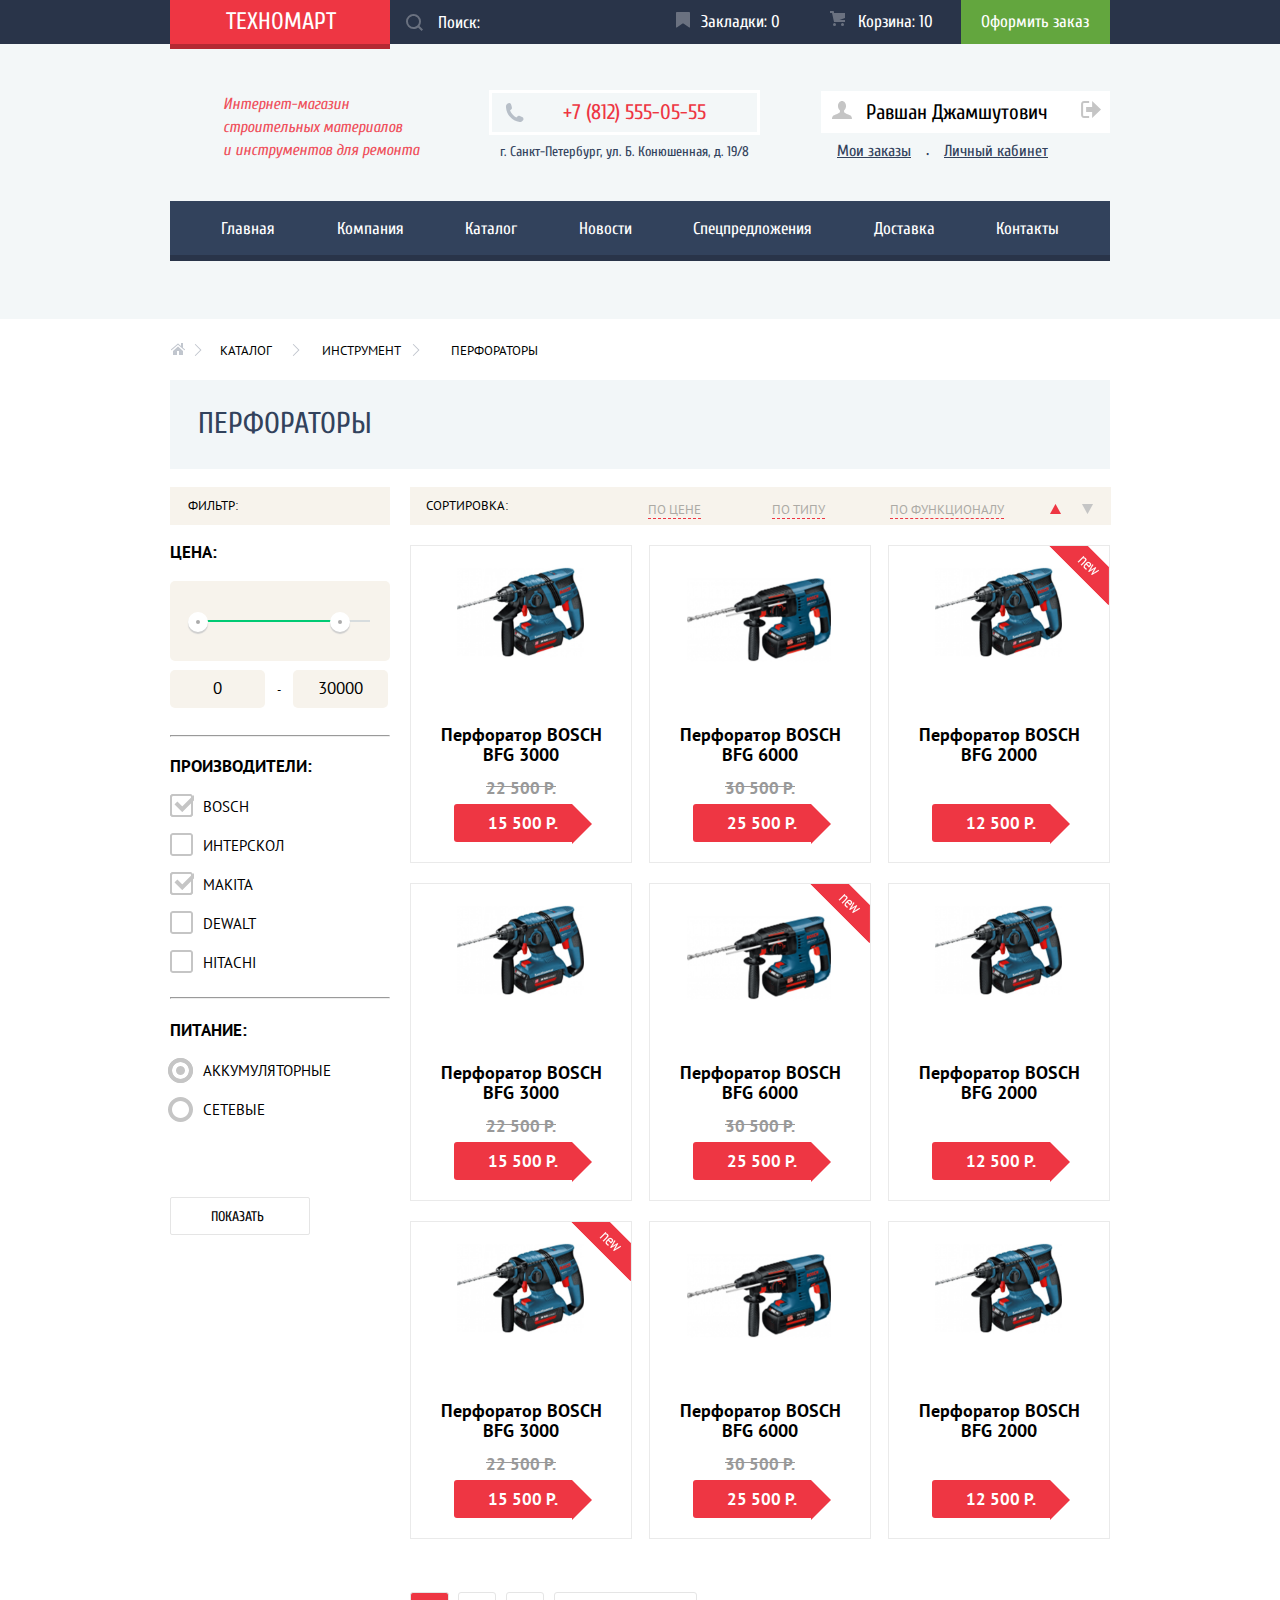
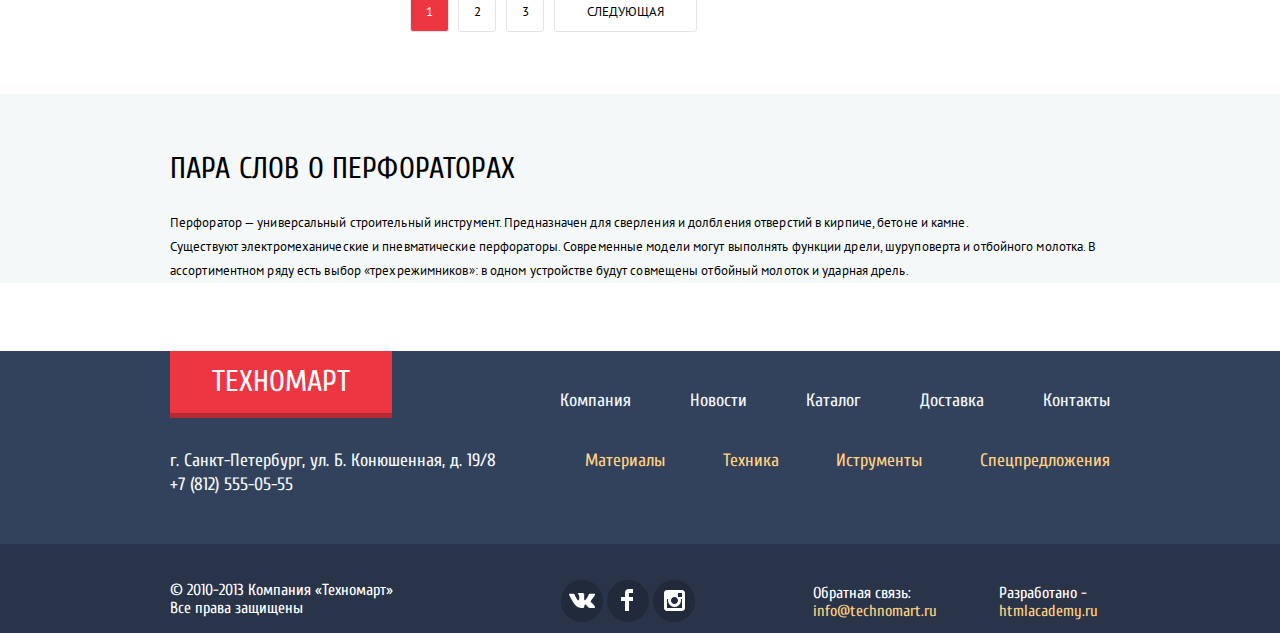
==== catalog.html @ dd12ba01 "Подправил обе страницы, прописал почти все состояния." ====
<!DOCTYPE html>
<html lang="ru">
  <head>
    <meta charset="utf-8">
    <title>Техномарт: Каталог</title>
    <link href="https://fonts.googleapis.com/css?family=Cuprum:400,400i,700&amp;subset=cyrillic" rel="stylesheet">
    <link href="https://fonts.googleapis.com/css?family=PT+Sans:400,400i,700" rel="stylesheet">
    <link href="css/normalize.css" rel="stylesheet">
    <link href="css/style.css" type="text/css" rel="stylesheet">
    <meta name="keywords" content="строительные материалы, стрительный инструмент, строительная техника, перфораторы, дрели, bosch, makita, dewalt, интерскол, hitachi, lg, aeg, metabo">
    <meta name="description" content="интернет магазин строительных материалов и инструментов для ремонта">
  </head>
  <body class="inner-page">
  	<header class="header"> <!--Скопировал шапку с главной и немного подправил-->
      <div class="top-menu-wrapper"> <!--Тянучка верхней панели хедера-->
        <div class="container"><!--Блок центровщик верхней панели хедера-->
          <div class="header-top-menu"><!--Блок верхней панели хедера-->
            <a class="top-menu-logo logo-button" href="index.html" aria-label="Логотип главной страницы">Техномарт</a><!--Эта ссылка на гл. страницу-->
              <div class="search-form">
                <form class="search" method="GET" action="https://echo.htmlacademy.ru">
                  <button class="search-button" type="submit" value="">
                    <svg xmlns="http://www.w3.org/2000/svg" width="17" height="17" viewBox="0 0 17 17">
                      <path fill="#ffffff" d="M17 15.586l-3.542-3.542A7.465 7.465 0 0 0 15 7.5 7.5 7.5 0 1 0 7.5 15c1.71 0 3.282-.579 4.544-1.542L15.586 17 17 15.586zM2 7.5C2 4.467 4.467 2 7.5 2 10.532 2 13 4.467 13 7.5c0 3.032-2.468 5.5-5.5 5.5A5.506 5.506 0 0 1 2 7.5z"/>
                    </svg>
                  </button>
                  <label class="visually-hidden" for="user-search">Поиск</label>
                  <input id="user-search" type="text" name="search" placeholder="Поиск:">
                </form>
              </div>
              <div class="user-items">
                <a class="bookmarks" href="#">Закладки: 0</a>
                <a class="cart cart-active" href="#">Корзина: 10</a>
              </div>
            <a class="order" href="#">Оформить заказ</a>  
          </div><!--Блок верхней панели закончен-->
        </div>
      </div>
      <div class="header-info-wrapper"><!--Блок средней панели шапки сайта-->
        <div class="container">
          <div class="header-info">
            <div class="middle-wrapper">
              <h1 class="header-page-title">Интернет-магазин строительных материалов<br> и инструментов для ремонта</h1><!--Далее шрифт уменьшу с помощью стилей CSS-->
              <div class="contact">
                <div class="contact-information">
                  <a href="tel:+7(812)555-05-55" aria-label="Номер телефона компании">+7 (812) 555-05-55</a>
                </div>
                <p class="address" aria-label="Адрес компании">г. Санкт-Петербург, ул. Б. Конюшенная, д. 19/8</p>
              </div>
              <div class="user-navigation">
                <div class="user-account-block">
                  <a class="user-login" href="#">
                  <svg xmlns="http://www.w3.org/2000/svg" width="20" height="18" viewBox="0 0 20 18">
                  <path fill="#c5c5c5" d="M17.881 14.166c-2.144-.735-4.256-1.666-5.207-2.39-.657-.501-.77-1.618-.517-2.415 1.118-.903 1.864-2.477 1.864-4.278C14.021 2.276 12.221 0 10 0S5.979 2.276 5.979 5.083c0 1.801.746 3.374 1.863 4.277.253.798.141 1.915-.517 2.416-.95.724-3.063 1.654-5.207 2.39S0 18 0 18h20s.025-3.099-2.119-3.834z"/>
                  </svg>
                  Равшан Джамшутович
                  </a>
                  <a class="user-logout" href="#">
                  <svg xmlns="http://www.w3.org/2000/svg" width="21" height="17" viewBox="0 0 21 17">
                  <g fill="#c5c5c5">
                  <path fill="#c5c5c5" d="M21 8.5L12.125 0v6h-6v5h6v6z"/>
                  <path fill="#c5c5c5" d="M3.106 13.952V3.048c.018-.376.171-1.057 1.01-1.057h5.027V0H4.116C1.938 0 1.112 1.81 1.087 3.027v10.946C1.112 15.189 1.938 17 4.116 17h5.027v-1.99H4.116c-.839 0-.992-.683-1.01-1.058z"/></g>
                  </svg>
                  </a>
                </div>
                <ul class="user-navigation user-block">
                  <li class="user-orders">
                    <a href="#">Мои заказы</a>
                    <span>.</span>
                  </li>
                  <li class="user-account">
                    <a href="#">Личный кабинет</a>
                  </li>
                </ul>
              </div>
            </div>
            <nav class="header-navigation" aria-label="Меню главнйо страницы"><!--Навигация в шапке сайта-->
              <ul class="site-navigation">
                <li><a href="index.html" aria-label="Главная страница сайта">Главная</a></li>
                <li><a href="#" aria-label="Переход на страницу компании">Компания</a></li>
                <li><a href="catalog.html" aria-label="Переход на страницу каталога">Каталог</a></li>
                <li><a href="#" aria-label="Переход на страницу новостей">Новости</a></li>
                <li><a href="#" aria-label="Переход на страницу спецпрдложений">Спецпредложения</a></li>
                <li><a href="#" aria-label="Информация о доставке товаров">Доставка</a></li>
                <li><a href="#" aria-label="Переход на страницу контактов">Контакты</a></li>
              </ul>
            </nav>
          </div>
        </div>
      </div>
    </header>
    <main class="main-content"><!--Блок основного контента страницы-->
      <div class="container"> <!--Блок центровщик страницы-->
        <ul class="breadcrumbs"><!--Делал по образу и подобию как в видео Barbershop-->
          <li><a href="#"></a></li>
          <li><a href="#">Каталог</a></li>
          <li><a href="#">Инструмент</a></li>
          <li class="breadcrumbs-current">Перфораторы</li>
        </ul>
        <div class="title">
          <h1 class="page-title">Перфораторы</h1>
        </div>
        <div class="catalog-columns">
          <aside class="filter-block">
            <div class="wrapper-filter">
              <h2 class="block-title">Фильтр:</h2>
            </div>
            <form class="filter" method="GET" action="https://echo.htmlacademy.ru" aria-label="Форма с фильтром"><!-- Блок с фильтром -->
              <fieldset class="filter-item">
                <legend>Цена:</legend>
                <div class="range-filter">
                  <div class="range-controls">
                    <div class="scale">
                      <div class="bar"></div>
                    </div>
                    <div class="toggle toggle-min"></div>
                    <div class="toggle toggle-max"></div>
                  </div>
                  <div class="price-controls">
                    <label class="min-price">
                      <input name="min-price" type="text" value="0">
                    </label>
                    <span>-</span>
                    <label class="max-price">
                      <input name="max-price" type="text" value="30000">
                    </label>
                  </div>
                </div>
              </fieldset>
              <hr class="filter-share1">
              <fieldset class="filter-item">
                <legend class="manufacturer">Производители:</legend>
                <ul>
                  
                  <li class="filter-option">
                    <input class="filter-input filter-input-checkbox" type="checkbox" name="bosch" value="bosch" id="bosch" checked>
                    <label class="checkbox-on" for="bosch">Bosch</label>
                  </li>
                  <li class="filter-option">
                    <input class="filter-input filter-input-checkbox" type="checkbox" name="интерскол" value="интерскол" id="interskol">
                    <label class="checkbox" for="interskol">Интерскол</label>
                  </li>
                  <li class="filter-option">
                    <input class="filter-input filter-input-checkbox" type="checkbox" name="makita" value="makita" id="makita" checked>
                    <label class="checkbox-on" for="makita">Makita</label>
                  </li>
                  <li class="filter-option">
                    <input class="filter-input filter-input-checkbox" type="checkbox" name="dewalt" value="dewalt" id="dewalt">
                    <label class="checkbox" for="dewalt">Dewalt</label>
                  </li>
                  <li class="filter-option">
                    <input class="filter-input filter-input-checkbox" type="checkbox" name="hitachi" value="hitachi" id="hitachi">
                    <label class="checkbox" for="hitachi">Hitachi</label>
                  </li>

                </ul>
              </fieldset>
              <hr class="filter-share2">
              <fieldset class="filter-item">
                <legend class="power-grid">Питание:</legend>
                <ul>
                  <li class="filter-option">
                    <input class="filter-input filter-input-radio" type="radio" name="power-supply" value="аккумуляторные" id="battery" checked>
                    <label class="radio-on" for="battery">Аккумуляторные</label>
                  </li>
                  <li class="filter-option">
                    <input class="filter-input filter-input-radio" type="radio" name="power-supply" value="сетевые" id="power-grid">
                    <label class="radio" for="power-grid">Сетевые</label>
                  </li>
                </ul>
              </fieldset>
              <button type="submit" class="filter-button button">
                Показать
              </button>
            </form>
          </aside>
          <div class="wrapper">
            <section class="sort-block">
              <h2 class="block-title">Сортировка:</h2>
              <ul class="sort-panel">
                <li class="by-price activ"><a href="#">По цене</a></li>
                <li class="by-type"><a href="#">По типу</a></li>
                <li class="by-function"><a href="#">По функционалу</a></li>
                <li class="sort-up"><a href="#"><img src="img/icon-up-dir.png" width="11" height="10" alt="Сортировка вверх"></a></li>
                <li class="sort-down"><a href="#"><img src="img/icon-down-dir.png" width="11" height="10" alt="Сортировка вниз"></a></li>
              </ul>
            </section>
            <section class="catalog-block">
              <h2 class="visually-hidden">Перечень товаров</h2><!--Заголовок раздела в последующем скроется-->
              <ul class="catalog-item-list">

                <li class="catalog-item"><!--Начало карточки одного из товаров-->
                  <div class="actions">
                    <a href="#" class="item-buy">Купить</a>
                    <a href="#" class="item-bookmarks">В закладки</a>
                  </div>
                  <a href="catalog-items.html">
                    <p class="image">
                      <img src="img/bfg3000.jpg" width="127" height="112" alt="Перфоратор BOSCH BFG 3000">
                    </p>
                    <h3>
                      <span class="catalog-item-title">Перфоратор BOSCH BFG 3000</span>
                    </h3>
                    <p class="catalog-item-price">
                      <b aria-label="Цена BOSCH BFG 3000">22 500 Р.</b>
                    </p>
                    <p class="item-discount btn" aria-label="Цена BOSCH BFG 3000 со скидкой">15 500 Р.</p>
                  </a>
                </li><!--Конец карточки одного из товаров-->

                <li class="catalog-item"><!--Карточка следующего товара-->
                  <div class="actions">
                    <a href="#" class="item-buy">Купить</a>
                    <a href="#" class="item-bookmarks">В закладки</a>
                  </div>
                  <a href="catalog-items.html">
                    <p class="image">
                      <img src="img/bfg6000.jpg" width="144" height="128" alt="Перфоратор BOSCH BFG 6000">
                    </p>
                    <h3>
                      <span class="catalog-item-title">Перфоратор BOSCH BFG 6000</span>
                    </h3>
                    <p class="catalog-item-price">
                      <b aria-label="Цена BOSCH BFG 6000">30 500 Р.</b>
                    </p>
                    <p class="item-discount btn" aria-label="Цена BOSCH BFG 6000 со скидкой">25 500 Р.</p>
                  </a>
                </li><!--Конец карточки следующего товара-->
                
                <li class="catalog-item flag-new">
                  <div class="actions">
                    <a href="#" class="item-buy">Купить</a>
                    <a href="#" class="item-bookmarks">В закладки</a>
                  </div>
                  <a href="catalog-items.html">
                    <p class="image">
                      <img src="img/bfg2000.jpg" width="127" height="112" alt="Перфоратор BOSCH BFG 2000">
                    </p>
                    <h3>
                      <span class="catalog-item-title">Перфоратор BOSCH BFG 2000</span>
                    </h3>
                    <p class="catalog-item-price">
                      <b></b>
                    </p>
                    <p class="item-discount btn" aria-label="Цена BOSCH BFG 2000 со скидкой">12 500 Р.</p>
                  </a>
                </li>

                <li class="catalog-item">
                  <div class="actions">
                    <a href="#" class="item-buy">Купить</a>
                    <a href="#" class="item-bookmarks">В закладки</a>
                  </div>
                  <a href="catalog-items.html">
                    <p class="image">
                      <img src="img/bfg3000.jpg" width="127" height="112" alt="Перфоратор BOSCH BFG 3000">
                    </p>
                    <h3>
                      <span class="catalog-item-title">Перфоратор BOSCH BFG 3000</span>
                    </h3>
                    <p class="catalog-item-price">
                      <b aria-label="Цена BOSCH BFG 3000">22 500 Р.</b>
                    </p>
                    <p class="item-discount btn" aria-label="Цена BOSCH BFG 3000 со скидкой">15 500 Р.</p>
                  </a>
                </li>

                <li class="catalog-item flag-new">
                  <div class="actions">
                    <a href="#" class="item-buy">Купить</a>
                    <a href="#" class="item-bookmarks">В закладки</a>
                  </div>
                  <a href="catalog-items.html">
                    <p class="image">
                      <img src="img/bfg6000.jpg" width="144" height="128" alt="Перфоратор BOSCH BFG 6000">
                    </p>
                    <h3>
                      <span class="catalog-item-title">Перфоратор BOSCH BFG 6000</span>
                    </h3>
                    <p class="catalog-item-price">
                      <b aria-label="Цена BOSCH BFG 6000">30 500 Р.</b>
                    </p>
                    <p class="item-discount btn" aria-label="Цена BOSCH BFG 6000 со скидкой">25 500 Р.</p>
                  </a>
                </li>

                <li class="catalog-item">
                  <div class="actions">
                    <a href="#" class="item-buy">Купить</a>
                    <a href="#" class="item-bookmarks">В закладки</a>
                  </div>
                  <a href="catalog-items.html">
                    <p class="image">
                      <img src="img/bfg2000.jpg" width="127" height="112" alt="Перфоратор BOSCH BFG 2000">
                    </p>
                    <h3>
                      <span class="catalog-item-title">Перфоратор BOSCH BFG 2000</span>
                    </h3>
                    <p class="catalog-item-price">
                      <b></b>
                    </p>
                    <p class="item-discount btn" aria-label="Цена BOSCH BFG 2000 со скидкой">12 500 Р.</p>
                  </a>
                </li>

                <li class="catalog-item flag-new">
                  <div class="actions">
                    <a href="#" class="item-buy">Купить</a>
                    <a href="#" class="item-bookmarks">В закладки</a>
                  </div>
                  <a href="catalog-items.html">
                    <p class="image">
                      <img src="img/bfg3000.jpg" width="127" height="112" alt="Перфоратор BOSCH BFG 3000">
                    </p>
                    <h3>
                      <span class="catalog-item-title">Перфоратор BOSCH BFG 3000</span>
                    </h3>
                    <p class="catalog-item-price">
                      <b aria-label="Цена BOSCH BFG 3000">22 500 Р.</b>
                    </p>
                    <p class="item-discount btn" aria-label="Цена BOSCH BFG 3000 со скидкой">15 500 Р.</p>
                  </a>
                </li>

                <li class="catalog-item">
                  <div class="actions">
                    <a href="#" class="item-buy">Купить</a>
                    <a href="#" class="item-bookmarks">В закладки</a>
                  </div>
                  <a href="catalog-items.html">
                    <p class="image">
                      <img src="img/bfg6000.jpg" width="144" height="128" alt="Перфоратор BOSCH BFG 6000">
                    </p>
                    <h3>
                      <span class="catalog-item-title">Перфоратор BOSCH BFG 6000</span>
                    </h3>
                    <p class="catalog-item-price">
                      <b aria-label="Цена BOSCH BFG 6000">30 500 Р.</b>
                    </p>
                    <p class="item-discount btn" aria-label="Цена BOSCH BFG 6000 со скидкой">25 500 Р.</p>
                  </a>
                </li>

                <li class="catalog-item">
                  <div class="actions">
                    <a href="#" class="item-buy">Купить</a>
                    <a href="#" class="item-bookmarks">В закладки</a>
                  </div>
                  <a href="catalog-items.html">
                    <p class="image">
                      <img src="img/bfg2000.jpg" width="127" height="112" alt="Перфоратор BOSCH BFG 2000">
                    </p>
                    <h3>
                      <span class="catalog-item-title">Перфоратор BOSCH BFG 2000</span>
                    </h3>
                    <p class="catalog-item-price">
                      <b></b>
                    </p>
                    <p class="item-discount btn" aria-label="Цена BOSCH BFG 2000 со скидкой">12 500 Р.</p>
                  </a>
                </li>
              </ul>
            </section>
            <ul class="pagination-list"><!--Пагинатор-->
              <li>
                <a href="#" class="pagination-item pagination-btn-active">1</a>
              </li><!--Текущая страница-->
              <li>
                <a href="#" class="pagination-item pagination-btn">2</a>
              </li>
              <li>
                <a href="#" class="pagination-item pagination-btn">3</a>
              </li>
              <li>
                <a href="#" class="pagination-item pagination-btn last-page">Следующая</a>
              </li>
            </ul>
          </div>
        </div>  
      </div>
      <div class="info-block-wrapper">
          <div class="container">
            <section class="info-items-block"><!-- Блок услуг данной компании -->
              <div class="info">
                <h2 class="info-block-title">Пара слов о перфораторах</h2>
                <p class="info-item">Перфоратор — универсальный строительный инструмент. Предназначен для сверления и долбления отверстий в кирпиче, бетоне и камне.<br> Существуют электромеханические и пневматические перфораторы. Современные модели могут выполнять функции дрели, шуруповерта и отбойного молотка. В ассортиментном ряду есть выбор «трехрежимников»: в одном устройстве будут совмещены отбойный молоток и ударная дрель.</p>
              </div>
            </section>
          </div>  
        </div>
    </main>
    <footer class="footer"><!--Блок футера-->
      <div class="container"><!--Блок центровщик футера-->
        <div class="footer-top"><!--Блок верхней панели в футере-->
          <a class="footer-top-logo logo-button" href="#" aria-label="Логотип главной страницы">Техномарт</a>
          <ul class="footer-user-navigation">
            <li><a href="#" aria-label="Переход на страницу компании">Компания</a></li>
            <li><a href="#" aria-label="Переход на страницу новостей">Новости</a></li>
            <li><a href="catalog.html" aria-label="Переход на страницу каталога">Каталог</a></li>
            <li><a href="#" aria-label="Информация о доставке товаров">Доставка</a></li>
            <li><a href="#" aria-label="Переход на страницу контактов">Контакты</a></li>
          </ul>
        </div>
        <div class="footer-middle"><!--Блок с адресом компании-->
          <div class="address-company">
            <p class="footer-address" aria-label="Адрес компании">г. Санкт-Петербург, ул. Б. Конюшенная, д. 19/8</p>
            <a href="tel:+7(812)555-05-55" aria-label="Номер телефона компании">+7 (812) 555-05-55</a>
          </div>
          <ul class="footer-goods-company">
            <li><a href="#" aria-label="Переход на страницу строительных материалов">Материалы</a></li>
            <li><a href="#" aria-label="Переход на страницу со строительной техникой">Техника</a></li>
            <li><a href="#" aria-label="Переход на страницу с инструментами">Иструменты</a></li>
            <li><a href="#" aria-label="Переход на страницу со спецпредложениями">Спецпредложения</a></li>
          </ul>
        </div>
      </div>  
      <div class="footer-bottom-wrapper">
        <div class="container">             
          <div class="footer-bottom">
            <div class="footer-contacts"> <!--Блок авторские права-->
              <p>© 2010-2013 Компания «Техномарт»<br>
              Все права защищены</p>
            </div>
            <div class="footer-social"> <!--Блок соцсети-->
              <a href="#" class="social-btn social-btn-vk" aria-label="Ссылка на страницу Вконтакте"><span>Вконтакте</span></a>
              <a href="#" class="social-btn social-btn-fb" aria-label="Ссылка на страницу Фейсбук"><span>Фейсбук</span></a>
              <a href="#" class="social-btn social-btn-inst" aria-label="Ссылка на страницу Инстаграмм"><span>Инстаграмм</span></a>
            </div>
            <div class="footer-contacts-mail"> <!--Блок обратной связи-->
              <span>Обратная связь:</span>
              <a class="btn-feedback-form" href="mailto:info@technomart.ru?subject=">info@technomart.ru</a>
            </div>
            <div class="footer-copyright"> <!--Блок разработчика-->
              <span>Разработано -</span>
              <a class="btn-developer" href="https://htmlacademy.ru/intensive/htmlcss">htmlacademy.ru</a>
            </div>
          </div>
        </div>
      </div>
    </footer>
    <div class="modal modal-buy-curt">
      <h2 class="visually-hidden">Форма оформления заказа</h2>
      <!-- Модальное окно - форма оформления заказа -->
      <div class="info-order">
        <img src="img/icon-mark.svg" width="66" height="66" alt="Успешная операция">
        <p>Товар добавлен в корзину!</p>
      </div>
      <div class="button-form">
        <form class="buy-order">
          <button class="submit-order button" type="submit" aria-label="Здесь откроется форма заказа товара">Оформить заказ</button>
          <a href="#" class="order-close button" aria-label="Продолжить покупки">Продолжить покупки</a>
        </form>
      </div>
      <button class="modal-close" type="button" value="Закрыть">
        <span>Закрыть</span><!-- Для чтения ридером и стилизации -->
      </button>
    </div>
    <script src="js/maininner.js"></script>
  </body>
</html>
---- css/style.css ----
/*Базовая стилизауия*/
body {
	margin: 0;
	padding: 0;

	font-family: "PT Sans", "Arial", sans-serif;
	font-size: 14px;
	line-height: 24px;
	font-weight: normal;
	color: #000000;

	background-color: #ffffff;
}

a {
	text-decoration: none;
}

img {
  max-width: 100%;
  height: auto;
}

/* Универсальный класс 
для скрытых эл-тов */
.visually-hidden:not(:focus):not(:active),
input[type="checkbox"].visually-hidden,
input[type="radio"].visually-hidden {
  	position: absolute;

  	width: 1px;
  	height: 1px;
  	margin: -1px;
  	border: 0;
  	padding: 0;

  	white-space: nowrap;

  	-webkit-clip-path: inset(100%);

  	        clip-path: inset(100%);
  	clip: rect(0 0 0 0);
  	overflow: hidden;
}


/* =====Верхняя панель хедера ==================*/
/* Сеточные стили */
html,
body {
	min-width: 1200px;
}
/*===Контейнер центровщик ===*/
.container {
	width: 940px;
	margin: 0 auto;
	padding: 0 10px;
}

/*========================*/
/*==Логотип Техномарт=====*/
.logo-button {
	padding-top: 10px;
    padding-bottom: 10px;
    padding-left: 50px;
    padding-right: 48px;
	min-width: 122px;
	text-align: center;
	vertical-align: middle;
	
	background-color: #ee3643;
	-webkit-box-shadow: 0px 5px 0px 0px #b52933;
	        box-shadow: 0px 5px 0px 0px #b52933;
}

.logo-button:hover {
	background-color: #ca2c37;
}


/*=========================*/
.header-top-menu {
	display: -webkit-box;
	display: -ms-flexbox;
	display: flex;
	-webkit-box-pack: justify;
	    -ms-flex-pack: justify;
	        justify-content: space-between;
	-webkit-box-align: center;
	    -ms-flex-align: center;
	        align-items: center;
	-ms-flex-wrap: wrap;
	    flex-wrap: wrap;
}

.search-button {
	/*background-image: url("../img/icon-search.svg");
	background-repeat: no-repeat;*/
	width: 17px;
	height: 17px;
	background-color: transparent;
	border: none;
	opacity: 0.3;
}

.search-button:hover {
	opacity: 1;
}

.search-button:focus path,
.search-button:active path {
	fill: #ee3643;
	opacity: 1;
	z-index: 100;
}

/*.search-button:focus {
	background-image: url("../img/icon-search-active.svg");
	background-repeat: no-repeat;
	width: 15px;
	height: 15px;
}*/

.search {
	position: relative;
}

.search input[type="text"] {
	background-color: transparent;
	border: none;
	min-width: 238px;
	height: 41px;
	
	cursor: pointer;
}

.inner-page .search input[type="text"] {
	min-width: 236px;
}

input[type="text"]:hover {
	background-color: #212a3a;
}

input[type="text"]:focus,
input[type="text"]:active {
	background-color: #ffffff;
	/*background-image: url("../img/icon-search-active.svg");
	background-repeat: no-repeat;
	background-position: 0 0;*/
}

input[type="text"]::-webkit-input-placeholder {
 	color: #ffffff; 
}

input[type="text"]:-ms-input-placeholder {
 	color: #ffffff; 
}

input[type="text"]::-ms-input-placeholder {
 	color: #ffffff; 
}

input[type="text"]::placeholder {
 	color: #ffffff; 
}

input[type="text"]:focus::-webkit-input-placeholder,
input[type="text"]:active::-webkit-input-placeholder {
 	color: #000000;
}

input[type="text"]:focus:-ms-input-placeholder,
input[type="text"]:active:-ms-input-placeholder {
 	color: #000000;
}

input[type="text"]:focus::-ms-input-placeholder,
input[type="text"]:active::-ms-input-placeholder {
 	color: #000000;
}

input[type="text"]:focus::placeholder,
input[type="text"]:active::placeholder {
 	color: #000000;
}

.search input[placeholder] {
	padding-left: 48px;
	/*color: #ffffff;*/
}

.search-button {
	position: absolute;
	top: 12px;
	left: 10px;
	/*margin-right: 15px;*/
}

.user-items .bookmarks {
	position: relative;
  	display: inline-block;
  	
	padding-top: 13px;
    padding-right: 36px;
    padding-bottom: 13px;
    padding-left: 25px;
    min-width: 49px;
    
	text-align: center;
	vertical-align: middle;
	
	background-color: #293449;
}

.inner-page .bookmarks {
    padding-right: 30px;
}

.bookmarks::before {
	content: "";
	
	position: absolute;
	top: 12px;
	left: 0px;
	
	width: 14px;
	height: 16px;
	
	background-image: url("../img/icon-bookmark.svg");
	background-repeat: no-repeat;
	background-position: 0 0;
	
	opacity: 0.3;
}

.bookmarks:hover::before {
	opacity: 1;
}

.bookmarks:hover {
	background-color: #212a3a;
}

.cart-background {
	background-color: #ee3643;
	color: green;
}

.cart {
	position: relative;
 
  	display: inline-block;
  	
	padding-top: 13px;
    padding-right: 31px;
    padding-bottom: 13px;
    padding-left: 35px;
    min-width: 49px;
    
	text-align: center;
	vertical-align: middle;
	
	background-color: #293449;
}

.inner-page .cart {
	background-color: #293449;
}

.inner-page .cart-background {
	background-color: #ee3643;
}

.cart::before {
	content: "";
	
	position: absolute;
	top: 12px;
	left: 5px;
	
	width: 15px;
	height: 16px;
	
	background-image: url("../img/icon-cart.svg");
	background-repeat: no-repeat;
	background-position: 0 0;
	
	opacity: 0.3;
}

.cart:hover::before {
	opacity: 1;
}

.cart:hover {
	background-color: #212a3a;
}

.order {
	display: inline-block;
	padding: 13px 10px;
	min-width: 130px;
	text-align: center;
	vertical-align: middle;
	
	background-color: #63a63e;
}

.order:hover {
	background-color: #5fbb2d;
}

.user-items {
	margin-left: auto;
}
/*=========================*/

/*==========================*/
/*Сетка для блока*/
.middle-wrapper {
	display: -webkit-box;
	display: -ms-flexbox;
	display: flex;
	-webkit-box-pack: justify;
	    -ms-flex-pack: justify;
	        justify-content: space-between;
	-webkit-box-align: center;
	    -ms-flex-align: center;
	        align-items: center;
	-ms-flex-wrap: wrap;
	    flex-wrap: wrap;
}

.middle-wrapper {
	min-width: 940px;
}


.header-info {
	display: -webkit-box;
	display: -ms-flexbox;
	display: flex;
	-ms-flex-pack: distribute;
	    justify-content: space-around;
	-webkit-box-align: center;
	    -ms-flex-align: center;
	        align-items: center;
	-ms-flex-wrap: wrap;
	    flex-wrap: wrap;
}

.header-page-title {
	width: 200px;
    margin-top: 49px;
    margin-bottom: 39px;
    margin-left: 53px;
    margin-right: 40px;
}
/*===========================*/
.user-navigation li {
	display: inline-block;
}

.registration {
	margin-right: 20px;
}

/*Главное меню хедера*/
/*Сетка для блока*/
.header-navigation {
	margin-bottom: 67px;
}

.inner-page .header-navigation {
	margin-bottom: 64px;
}

.site-navigation {
	display: -webkit-box;
	display: -ms-flexbox;
	display: flex;
	-webkit-box-pack: justify;
	    -ms-flex-pack: justify;
	        justify-content: space-between;
	-webkit-box-align: center;
	    -ms-flex-align: center;
	        align-items: center;
	-ms-flex-wrap: wrap;
	    flex-wrap: wrap;
}

.site-navigation a {
	display: block;
	padding: 18px 6px;
  	vertical-align: middle;
}

.site-navigation li:first-child {
	padding-left: 45px;
}

.site-navigation li:last-child {
	padding-right: 45px;
}

.site-navigation {
	width: 940px;
	/*height: 55px;*/
}

.site-navigation {
	-webkit-box-shadow: 0px 6px #293449;
	        box-shadow: 0px 6px #293449;
}
/*Состояния элементов*/
.site-navigation a:hover,
.site-navigation a:focus {
	background-color: #293449;
}

.site-navigation a:active {
	background-color: #1d2739;
}

/*Тянучка фона хедера 
на ширину браузера и верхней 
панели*/
.header {
	width: 100%;
	background-color: #f3f7f8;
}

.top-menu-wrapper {
	/*width: 100%;*/
	background-color: #293449
}

.header {
	margin-bottom: 58px;
}

/* Сброс маргинов и паддиногов */
.user-navigation,
.site-navigation,
.company-offer,
.cards-item h3,
.slider-list,
.slide-title,
.popular-items h3,
.popular-items-list,
.popular-company-list,
.list-services,
.service,
.delivery-company,
.footer-user-navigation {
	margin: 0;
	padding: 0;
}

.site-navigation {
	padding-top: 1px;
    padding-bottom: 0px;
}

/* Стили для текста - начало */
.top-menu-logo {
	font-family: "Cuprum", "Arial", sans-serif;
	font-size: 24px;
	line-height: 24px;
	font-weight: normal;
	color: #ffffff;
	text-transform: uppercase;

	background-color: #ee3643;
}

.search input[type="text"],
.bookmarks,
.cart,
.order {
	font-family: "Cuprum", "Arial", sans-serif;
	font-size: 17px;
	line-height: 18px;
	font-weight: normal;
	color: #ffffff;
}
/* Стили для текста - конец */

/* Фон верхней части хедера */
.header-top-menu {
	background-color: #293449;
}

/*.order {
	background-color: #63a63e;
}*/

/* =====Средняя панель хедера ================*/
/* Стили для текста - начало */
.header-page-title,
.contact-information a,
.address,
.user-navigation {
	font-family: "Cuprum", "Arial", sans-serif;
}

.header-page-title {
	font-size: 16px;
	font-style: italic;
	line-height: 23px;
	font-weight: normal;
	color: #ef505b;
}

.contact-information a {
	font-size: 21px;
	font-style: normal;
	line-height: 21px;
	font-weight: normal;
	color: #ee3643;
}

.address {
	font-size: 14px;
	line-height: 24px;
	font-weight: normal;
	color: #32425c;
}

.user-navigation {
	font-size: 21px;
	line-height: 21px;
	font-weight: normal;
	color: #000000;
	list-style: none;
}

.inner-page .user-login {
	font-size: 21px;
	line-height: 21px;
	font-weight: normal;
	color: #000000;
	list-style: none;
	text-decoration: none;
}
/*======= Стили для входа в 
личн. кабинет ======*/
.inner-page .user-orders a,
.inner-page .user-account a {
	font-size: 16px;
	line-height: 18px;
	font-weight: normal;
	color: #32425c;
	text-decoration: underline;
}
/* Стили для текста - конец */
/* Фон оставшейся части хедера */
.header-info {
	background-color: #f3f7f8;
}

.contact .contact-information {
	margin: 0;
}

.contact .contact-information {
	margin-top: 8px;
    margin-right: 35px;
    margin-bottom: 5px;
    border: 3px solid #ffffff;
    margin-left: 26px;
}

.contact-information a {
	display: block;
	text-align: center;
}

.contact-information {
	width: 252px;
    padding-top: 9px;
    padding-bottom: 9px;
    padding-right: 13px;
}

.contact-information a {
	position: relative;
    padding-left: 33px;
}

.contact-information a::before {
	content: "";
	
	position: absolute;
	top: 1px;
	left: 13px;
	
	width: 19px;
	height: 19px;
	
	background-image: url("../img/icon-phone.svg");
	background-repeat: no-repeat;
	background-position: 0 0;

	border-color: red;
}

.contact .address {
	margin: 0;
	margin-left: 37px;
}

.user-navigation li {
	margin: 0;
}

.user-navigation a {
	color: #000000;
}

.login-link a {
	display: inline-block;
	padding-top: 12px;
    padding-right: 29px;
    padding-bottom: 12px;
    min-width: 49px;
	text-align: center;
	vertical-align: middle;
	margin-right: 4px;
	
	background-color: #ffffff;
}

.login-link svg {
    padding-left: 13px;
    padding-right: 7px;
    vertical-align: middle;
}

.user-navigation {
	 margin-left: auto; 
	 padding-bottom: 21px; 
}

.inner-page .user-navigation {
	margin-left: auto;
    padding-top: 6px;
    padding-bottom: 0px;
}

.registration a {
	display: inline-block;
	padding-top: 12px;
    padding-right: 25px;
    padding-bottom: 12px;
    padding-left: 22px;
	min-width: 100px;
	text-align: center;
	vertical-align: middle;
	
	background-color: #ffffff;
}

.user-navigation .login-link {
	position: relative;
}

.login-link a:hover,
.registration a:hover {
	color: #ee3643;
}

.login-link:hover path {
  	fill: #293449;
}

.login-link a:active,
.registration a:active {
	color: #cacaca;
}

.login-link:active path {
  	fill: #cacaca;
}

.login-link:hover::before {
	opacity: 1;
}

/*Страница каталога*/

.inner-page .cart {
	position: relative;
    margin-right: -1px;
    padding-left: 28px;
    display: inline-block;
    padding-top: 13px;
    padding-right: 28px;
    padding-bottom: 13px;
    padding-left: 44px;
    min-width: 0px;
    text-align: center;
    vertical-align: middle;
    /*background-color: #ee3643;*/
}

.inner-page .cart::before {
	content: "";
    position: absolute;
    top: 11px;
    left: 16px;
    width: 15px;
    height: 16px;
    background-image: url(../img/icon-cart.svg);
    background-repeat: no-repeat;
    background-position: 0 0;
    opacity: 0.3;
}

.user-account-block {
	display: flex;
	justify-content: space-between;
}


.user-login {
	position: relative;
	display: inline-block;
	
    padding-top: 10px;
   
    padding-bottom: 10px;
   
    min-width: 184px;
    
    text-align: center;
    vertical-align: middle;
    /*margin-right: 4px;*/
    background-color: #ffffff;

}

.user-logout {
	position: relative;
	display: inline-block;
	
    padding-top: 10px;
   
    padding-bottom: 10px;
   
    min-width: 10px;
    
    text-align: center;
    vertical-align: middle;
    /*margin-right: 4px;*/
    background-color: #ffffff;

}

.user-login svg:first-child {
	padding-left: 11px;
    padding-right: 9px;
    /*vertical-align: middle;*/
}

.user-logout svg:last-child {
	padding-left: 32px;
    padding-right: 9px;
    /*vertical-align: middle;*/
}

.user-login:hover path {
	fill: #293449;
}

.user-logout:hover path {
	fill: #293449;
}

.user-login:active {
	color: #cacaca;
}

.user-login:active path,
.user-logout:active path {
	fill: #cacaca;
}

.inner-page .user-orders {
	padding-left: 16px;
    padding-right: 10px;
} 

.user-orders span {
	font-size: 19px;
	vertical-align: top;
	
	padding-left: 10px;
}


.inner-page .user-block {
	color: #32425c;
}

.inner-page .user-orders a:hover,
.inner-page .user-account a:hover {
	color: #ee3643;
}

/*.inner-page .user-navigation li {
	padding-left: 19px;
}*/

/* ===Панель главной навигаци ==*/
.header-navigation li {
	list-style: none;
	display: inline-block;
}

.header-navigation a {
	font-family: "Cuprum", "Arial", sans-serif;
	font-size: 17px;
	line-height: 17px;
	font-weight: normal;
	color: #ffffff;
}

.header-navigation {
	background-color: #32425c;
}

.inner-page .header {
	margin-bottom: 23px;
}
/* ==================================== */

/* =====Основной контент внутр. страницы====*/
/* Общие стили внутр. страниц */
/* Стили для текста*/
.block-title,
.breadcrumbs,
.input-price input[type="text"],
.filter-option label,
.filter-option label,
.sort-panel a,
.filter legend,
.filter-button,
.pagination-list {
	font-family: "PT Sans", "Arial", sans-serif;
	font-size: 14px;
	line-height: 18px;
	font-weight: normal;
	color: #000000;
}

/*.inner-page .bookmarks {
	margin-right: 23px;
	vertical-align: middle;
}*/

.breadcrumbs {
	font-size: 13px;
}

.breadcrumbs a {
	color: #000000;
}

.filter legend {
	font-weight: bold;
	text-transform: uppercase;
}

/*.inner-page .header {
	margin-bottom: 23px; 
}*/

.breadcrumbs {
	padding: 0;
  	margin: 0;
  	margin-bottom: 18px;
}

.breadcrumbs {
	display: -webkit-box;
	display: -ms-flexbox;
	display: flex;
}

.breadcrumbs,
.pagination-list {
	text-transform: uppercase;
}

.inner-page .title {
	height: 89px;
	margin-bottom: 18px;
}


/* Убрал маркеры */
.breadcrumbs {
	position: relative;
}

.breadcrumbs li {
	list-style: none;
}


.breadcrumbs a {
	position: relative;
    margin-right: 50px;
}

.breadcrumbs-current {
	margin-right: 1px;
}


.breadcrumbs li:first-child::before {
	position: absolute;
	top: 1px;
	content: "";
	background-image: url("../img/icon-home.svg");
	background-repeat: no-repeat;
	width: 14px;
	height: 12px;
	padding-left: 15px;
}

.breadcrumbs li:first-child::after {
	position: absolute;
	top: 2px;
	left: 24px;
	content: "";
	background-image: url("../img/icon-right-small.svg");
	background-repeat: no-repeat;
	width: 14px;
	height: 12px;
}

.breadcrumbs li:nth-child(2)::after {
	position: absolute;
	top: 2px;
	left: 122px;
	content: "";
	background-image: url("../img/icon-right-small.svg");
	background-repeat: no-repeat;
	width: 14px;
	height: 12px;
}

.breadcrumbs li:last-child::after {
	position: absolute;
	top: 2px;
	left: 242px;
	content: "";
	background-image: url("../img/icon-right-small.svg");
	background-repeat: no-repeat;
	width: 14px;
	height: 12px;
}


/*Сетка для фильтра и каталога*/
/*Сетка фильтра */
/*===========================*/
.filter-block {
	width: 220px;
	margin-right: 20px;
}

.wrapper-filter .block-title {
	font-size: 13px;
}

.wrapper-filter {
	width: 220px;
	margin-bottom: 12px;
	background-color: #f7f3ec;
}

.catalog-columns {
	display: -webkit-box;
	display: -ms-flexbox;
	display: flex;
}

.filter-item {
  	margin: 0;
  	padding: 0;
  
  	border: none;
}

.range-filter {
  	width: 220px;
  	margin-top: 14px;
}

.range-controls {
  	position: relative;

  	height: 41px;
  	padding-top: 39px;
	margin-bottom: 9px;
	padding-right: 20px;
	padding-left: 20px;
  	background-color: #f7f3ec;
  
  	border-radius: 5px;
}

.range-controls .bar {
	width: 80%;
	height: 2px;

	background: #00ca74;
}

.range-controls .scale {
	height: 2px;

	background: #d7dcde;
}

.range-controls .toggle {
	position: absolute;
	top: 31px;
	left: 0;

	width: 4px;
	height: 4px;
	padding: 0;

	border: 8px solid #ffffff;
	border-radius: 50%;
	background-color: #ababab;
	-webkit-box-shadow: 0 2px 1px 0 #cfcfcf;
	        box-shadow: 0 2px 1px 0 #cfcfcf;
	cursor: pointer;
}

.range-controls .toggle-min {
	left: 18px;
}

.range-controls .toggle-max {
	left: 160px;
}

.price-controls {
	font-size: 0;
}

.price-controls span {
	font-size: 12px;
	margin-right: 12px;
}

.price-controls label {
	display: inline-block;
	/*width: 50%;*/
	
	font-size: 17px;
	text-transform: uppercase;
}

.price-controls input {
	font-family: "PT Sans", "Arial", sans-serif;
	font-size: 17px;
	/*line-height: 18px;*/
	text-align: center;
	color: #000000;
	
	width: 95px;
	padding: 9px 0;
	margin-right: 12px;
	
	border: none;
	border-radius: 5px;
	background: #f7f3ec;
}

.max-price {
	text-align: right;
}

.max-price input {
	margin-right: 0;
}

.filter-share1 {
	margin-top: 27px;
    margin-bottom: 14px;
}

.filter-share2 {
	margin-top: 7px;
    margin-bottom: 16px;
}

.filter-block fieldset {
	border: none;
}

.filter legend {
	font-size: 17px;
	line-height: 30px;
}

.input-price input[type="text"] {
	font-size: 17px;
	line-height: 18px;
}

.filter-option label,
.filter-option label {
	font-size: 15px;
	line-height: 20px;
}

.manufacturer {
	margin-bottom: 14px;
}

.manufacturer input:focus {
	
}

.power-grid {
	margin-bottom: 14px;
}

.filter-option {
	margin-bottom: 15px;
}

.filter-option label {
	position: relative;
	padding-left: 33px;
	text-transform: uppercase;
	cursor: pointer;
}

.filter-option input[type="radio"],
.filter-option input[type="checkbox"] {
	display: none;
}


.filter-option input[type=checkbox] + label::before {
	content: "";
    position: absolute;
    width: 26px;
    height: 26px;
    top: -3px;
    left: -2px;
    background-image: url("../img/css_sprites.png");
    background-repeat: no-repeat;
    background-position: -55px -55px;
}
	
.filter-option input[type="checkbox"]:checked + label::after {
	content: '';
    position: absolute;
    width: 26px;
    height: 26px;
    top: -3px;
    left: -2px;
	background-image: url("../img/css_sprites.png");
	background-repeat: no-repeat;
	background-position: -8px -55px;
}

.filter-option input[type=radio] + label::before {
	content: "";
    position: absolute;
    width: 26px;
    height: 26px;
    top: -3px;
    left: -2px;
    background-image: url("../img/css_sprites.png");
    background-repeat: no-repeat;
    background-position: -10px -10px;
}

.filter-option input[type=radio]:checked + label::after {
	content: "";
    position: absolute;
    width: 26px;
    height: 26px;
    top: -3px;
    left: -2px;
    background-image: url("../img/css_sprites.png");
    background-repeat: no-repeat;
    background-position: -55px -10px;
}

.inner-page .filter-button {
	display: inline-block;
	padding-top: 10px;
    padding-right: 45px;
    padding-bottom: 8px;
    padding-left: 40px;
    
    margin-top: 60px;
	text-align: center;
	vertical-align: middle;
	border: 1px solid #e5e5e5;
	border-radius: 2px;
	
	background-color: #ffffff;
}


/*Сетка для сортировки*/
/*========================*/
.filter-block ul,
.inner-page .sort-panel,
.catalog-block h3,
.inner-page .footer-user-navigation,
.inner-page .footer-goods-company {
	margin: 0;
	padding: 0;
}

.sort-block {
	width: 685px;
    margin-bottom: 20px;
    padding-left: 16px;
    padding-top: 10px;
    padding-bottom: 4px;
}

.sort-block h2,
.filter-block h2 {
	margin: 0;
	padding: 0;
}

.wrapper-filter .block-title {
    font-size: 13px;
    text-transform: uppercase;
    margin: 10px 0;
    display: -webkit-inline-box;
    display: -ms-inline-flexbox;
    display: inline-flex;
    padding-left: 18px;
}

.sort-block {
	display: -webkit-box;
	display: -ms-flexbox;
	display: flex;
	-webkit-box-pack: justify;
	    -ms-flex-pack: justify;
	        justify-content: space-between;
	
    background-color: #f7f3ec;
    text-transform: uppercase;
}	

.sort-panel {
	display: -webkit-box;
	display: -ms-flexbox;
	display: flex;
	-ms-flex-pack: distribute;
	    justify-content: space-around;
}
/*=============================*/


/*Сетка для каталога*/
/*============================*/
.catalog-block {
	margin: 0;
	padding: 0;
}

.catalog-block {
	width: 700px;
	margin-bottom: 33px;
}

.catalog-item-list {
	margin: 0;
	padding: 0;
}

.catalog-item-list {
	display: -webkit-box;
	display: -ms-flexbox;
	display: flex;
	-webkit-box-pack: justify;
	    -ms-flex-pack: justify;
	        justify-content: space-between;
	-ms-flex-wrap: wrap;
	    flex-wrap: wrap;
}

.catalog-item {
	width: 220px;
    margin-bottom: 20px;
	border: 1px solid #eaeaea;
}

.catalog-item {
	display: -webkit-box;
	display: -ms-flexbox;
	display: flex;
	-webkit-box-orient: vertical;
	-webkit-box-direction: normal;
	    -ms-flex-direction: column;
	        flex-direction: column;
	-webkit-box-pack: center;
	    -ms-flex-pack: center;
	        justify-content: center;
	-webkit-box-align: center;
	    -ms-flex-align: center;
	        align-items: center;
}

.catalog-item {
	cursor: pointer;
}
/*===========================*/

/*Сетка пагинатора*/
/*=========================*/
.pagination-list {
	margin: 0;
	padding: 0;
}

.pagination-list {
	margin-bottom: 62px;
}

.pagination-list {
	display: -webkit-box;
	display: -ms-flexbox;
	display: flex;
}

/*.pagination-list li {
	width: 15px;
	margin-right: 10px;
}*/

.title {
	background-color: #f2f6f8;
}

.title h1 {
	font-family: "Cuprum", "Arial", sans-serif;
	font-size: 30px;
	line-height: 30px;
	font-weight: normal;
	color: #32425c;
	text-transform: uppercase;
}

.title h1 {
	padding-top: 29px;
    padding-left: 28px;
}


.filter-button,
.pagination-list {
	font-size: 13px;
	line-height: 18px;
}

.pagination-list .pagination-btn,
.pagination-list .last-page {
	color: #000000;
}

.pagination-btn {
	border: 1px solid #eaeaea;
}

.pagination-btn-active {
	border: 1px solid #eaeaea;
	color: #fef5f6;
    background-color: #ee3643;
}

.pagination-btn-active {
	display: -webkit-box;
	display: -ms-flexbox;
	display: flex;
    
    margin-right: 9px;
    padding-top: 10px;
    padding-right: 15px;
    padding-bottom: 10px;
    padding-left: 15px;
    /* min-width: 89px; */
    
    text-align: center;
    vertical-align: middle;
    color: #ffffff;
    
    border: 1px solid #e5e5e5;
    border-radius: 3px;
}    
	
.pagination-btn {
	display: -webkit-box;
	display: -ms-flexbox;
	display: flex;
	
	margin-right: 10px;
	padding-top: 10px;
    padding-right: 14px;
    padding-bottom: 10px;
    padding-left: 15px;
    
    text-align: center;
	vertical-align: middle;
	
	border: 1px solid #e5e5e5;
    border-radius: 3px;
}

.last-page {
	display: -webkit-box;
	display: -ms-flexbox;
	display: flex;
	
	margin-right: 10px;
	padding-top: 10px;
    padding-right: 32px;
    padding-bottom: 10px;
    padding-left: 32px;
    min-width: 76px;

    text-align: center;
	vertical-align: middle;
	
	border: 1px solid #e5e5e5;
    border-radius: 3px;
}

.pagination-item:hover {
	border-color: #bdc6ca;
}

.pagination-item:active {
	border-color: #ee3643;
}

.sort-panel li,
.pagination-list,
.filter-option {
	list-style: none;
}

.sort-block .block-title {
	font-size: 13px;
}

.sort-panel a {
	font-size: 13px;
}

.sort-panel .sort-down {
	padding-right: 18px;
}

.sort-panel .sort-up {
	padding-right: 21px;
}

.sort-panel .by-function {
	padding-right: 46px;
}

.by-function a {
	color: #acaaa5;
    border-bottom: 1px dashed #ee3643;
}

.by-function a:focus,
.by-function a:active {
	color: #ee3643;
    border-bottom: none;
}

.sort-panel .by-type {
	padding-right: 65px;
}

.by-type a {
	color: #acaaa5;
    border-bottom: 1px dashed #ee3643;
}

.by-type a:focus,
.by-type a:active {
	color: #ee3643;
    border-bottom: none;
}

.sort-panel .by-price {
	padding-right: 71px;
}

.by-price a {
    color: #acaaa5;
    border-bottom: 1px dashed #ee3643;
}

.by-price a:focus,
.by-price a:active {
    color: #ee3643;
    border-bottom: none;
}

.info-items-block {
	margin-bottom: 68px;
}

.info .info-block-title {
	margin: 0;
	padding: 0;
}

.info .info-block-title {
	margin-bottom: 27px;
	padding-top: 60px;
}

.info .info-item {
	margin: 0;
	padding: 0;
}

.info-block-wrapper {
	width: 100%;
    background-color: #f4f8f9;
    height: 100%;
}

/* =====Основной контент 
гл. страница =====*/
/* ========Промо-блок ======== */
/* ========Сетка ======== */
.top-line {
	display: -webkit-box;
	display: -ms-flexbox;
	display: flex;
	-webkit-box-pack: justify;
	    -ms-flex-pack: justify;
	        justify-content: space-between;
	/*align-items: center;*/
}

.top-line {
	margin-bottom: 20px;
}

.bottom-line {
	display: -webkit-box;
	display: -ms-flexbox;
	display: flex;
	-webkit-box-pack: justify;
	    -ms-flex-pack: justify;
	        justify-content: space-between;
	-ms-flex-wrap: wrap;
	    flex-wrap: wrap;
}

.vertical-line .discount {
	margin-bottom: 20px;
}

.promo-block {
	margin-bottom: 53px;
}

.cards-item .btn {
	display: inline-block;
	padding-top: 10px;
    padding-right: 23px;
    padding-bottom: 10px;
    padding-left: 23px;
	min-width: 89px;
	text-align: center;
	vertical-align: middle;
	
	background-color: #e5e5e5;
}

.materials,
.tools,
.mechanism,
.discount,
.delivery {
	position: relative;
}

.flag-new::before {
	content: '';
    position: absolute;
    top: 0;
    right: 0;
    z-index: 10;
    
    width: 60px;
    height: 60px;
  
	background-image: url("../img/new-flag.png");
	background-repeat: no-repeat;
	background-position: 0 0;
  
  	/*opacity: 0.3;*/
}

.materials p::after {
	content: "";
  
	position: absolute;
	bottom: 27px;
	right: 43px;
  
	width: 44px;
	height: 65px;
  
	background-image: url("../img/icon-1.svg");
	background-repeat: no-repeat;
	background-position: 0 0;
  
  	/*opacity: 0.3;*/
}

.tools p::after {
	content: "";
  
  	position: absolute;
  	bottom: 29px;
  	right: 28px;
  
  	width: 75px;
  	height: 61px;
  
  	background-image: url("../img/icon-2.svg");
  	background-repeat: no-repeat;
  	background-position: 0 0;
}

.mechanism p::after {
	content: "";
  
  	position: absolute;
  	bottom: 30px;
  	right: 31px;
  
  	width: 78px;
  	height: 62px;
  
  	background-image: url("../img/icon-3.svg");
  	background-repeat: no-repeat;
  	background-position: 0 0;
}

.discount p::after {
	content: "";
  
  	position: absolute;
  	bottom: 25px;
  	right: 45px;
  
  	width: 59px;
  	height: 72px;
  
  	background-image: url("../img/icon-4.svg");
  	background-repeat: no-repeat;
  	background-position: 0 0;
}

.delivery p::after {
	content: "";
  
  	position: absolute;
  	bottom: 28px;
  	right: 31px;
  
  	width: 78px;
  	height: 63px;
  
  	background-image: url("../img/icon-5.svg");
  	background-repeat: no-repeat;
  	background-position: 0 0;
}

/*===========================*/
/*Параметры блоков*/
.materials,
.tools,
.mechanism,
.discount,
.delivery {
	width: 300px;
	height: 123px;
}

.cards-item h3 {
	padding-top: 21px;
    padding-left: 23px;
}

.cards-item .btn {
	margin-left: 24px;
}

.slider {
	width: 620px;
	height: 266px;
}

.company-offer {
	list-style: none;
}
/* Стили для текста - начало */
.company-offer h3 {
	font-family: "Cuprum", "Arial", sans-serif;
	font-size: 24px;
	line-height: 30px;
	font-weight: bold;
	color: #ffffff;
}

.company-offer-item a {
	font-family: "Cuprum", "Arial", sans-serif;
	font-size: 14px;
	line-height: 18px;
	font-weight: normal;
	color: #ffffff;
	border-radius: 2px;
	
	text-transform: uppercase;
}
/* Стили для текста - конец */
/* Здесь фоны и состояния для блочков товаров и услуг */
.company-offer .materials {
	background-color: #ffbf47;
}

.company-offer .tools {
	background-color: #3bbce3;
}

.company-offer .mechanism {
	background-color: #dc91d8;
}

.company-offer .discount {
	background-color: #8ed78f;
}

.company-offer .delivery {
	background-color: #ffc047;
}

.cards-item .btn {
	background-color: rgba(0, 0, 0, 0.1);
}

.cards-item .btn:hover,
.cards-item .btn:focus {
	background-color: rgba(0, 0, 0, 0.2);
}

.cards-item .btn:active {
	background-color: rgba(0, 0, 0, 0.3);
}

/* Здесь стилизация для слайдера */
/* Стили для текста - начало */
.slider .slide-title {
	font-family: "Cuprum", "Arial", sans-serif;;
	font-size: 36px;
	line-height: 30px;
	font-weight: bold;
	color: #ffffff;
	text-transform: uppercase;
}

.slider .slide-description {
	font-family: "PT Sans", "Arial", sans-serif;;
	font-size: 18px;
	line-height: 24px;
	font-weight: normal;
	color: #ffffff;
}

.slider a {
	font-family: "Cuprum", "Arial", sans-serif;
	font-size: 14px;
	line-height: 18px;
	font-weight: normal;
	color: #ffffff;
}

/*Слайдер и его стили*/
/*стиль для обертки слайдера*/
.slider::after {
	content: "";
  	visibility: hidden;
}

.slider::after {
	background-image: url("../img/slider2.jpg");
}

.slider {
	width: 620px;
	position: relative;
}
/*дефолтные стили - сброс*/
.slider-list {
	margin: 0;
	padding: 0;
	list-style: none;
}

.slide-description {
	margin: 0;
}

.slide {
  display: none;
}

.slide-title {
	width: 620px;
	margin-left: 24px;
	padding-top: 27px;
}

.slide-description {
	margin-left: 24px;
	padding-bottom: 125px;
}

.slider-btn {
	display: inline-block;
	
	margin-left: 27px;
	margin-bottom: 20px;
	padding: 11px 44px;
	min-width: 105px;
	
	text-align: center;
	vertical-align: middle;
	
	background-color: #ee3643;
	border-radius: 3px;
	
	cursor: pointer;
}

.slider-btn:hover {
	background-color: #ca2c37;
}

.slider-btn:active {
	background-color: #ba2732;
}

.slider-controls {
  	position: absolute;
  	bottom: 23px;
  	right: 286px;
  	z-index: 20;
  
  	font-size: 0;
}

.arrow-left::before {
	content: "";
    position: absolute;
    z-index: 20;
    left: 22px;
    top: 123px;
    -webkit-transform: rotate(-45deg);
        -ms-transform: rotate(-45deg);
            transform: rotate(-45deg);
    display: block;
    width: 28px;
    height: 4px;
    background: #ffffff;
    cursor: pointer;
}

.arrow-left::after {
	content: "";
    position: absolute;
    z-index: 20;
    left: 22px;
    top: 140px;
    -webkit-transform: rotate(45deg);
        -ms-transform: rotate(45deg);
            transform: rotate(45deg);
    display: block;
    width: 28px;
    height: 4px;
    background: #ffffff;
    cursor: pointer;
}

.arrow-right::before {
	content: "";
    position: absolute;
    z-index: 20;
    right: 21px;
    top: 123px;
    -webkit-transform: rotate(45deg);
        -ms-transform: rotate(45deg);
            transform: rotate(45deg);
    display: block;
    width: 28px;
    height: 4px;
    background: #ffffff;
    cursor: pointer;
}

.arrow-right::after {
	content: "";
    position: absolute;
    z-index: 20;
    right: 21px;
    top: 140px;
    -webkit-transform: rotate(-45deg);
        -ms-transform: rotate(-45deg);
            transform: rotate(-45deg);
    display: block;
    width: 28px;
    height: 4px;
    background: #ffffff;
    cursor: pointer;
}

.slider-controls label {
	display: inline-block;
	width: 8px;
  	height: 8px;
  	margin-right: 8px;
  	
  	vertical-align: top;
  	
  	background-color: transparent;
  	border: 2px solid #ffffff;
  	border-radius: 50%;
  	cursor: pointer;
}

#btn-1:checked ~ .slider-list {
  background-image: url("../img/slider.jpg");
}

#btn-2:checked ~ .slider-list {
  background-image: url("../img/slider2.jpg");
}

#btn-1:checked ~ .slider-list #slide1,
#btn-2:checked ~ .slider-list #slide2 {
  display: block;
}

#btn-1:checked ~ .slider-controls label[for="btn-1"],
#btn-2:checked ~ .slider-controls label[for="btn-2"] {
  background-color: #ee3643;
}

#btn-1:not(:checked) ~ .slider-controls label[for="btn-1"],
#btn-2:not(:checked) ~ .slider-controls label[for="btn-2"] {
  background-color: #ffffff;
}

/*=====Блок популярные товары ==*/
/*Сетка для блока*/
.popular-items-block {
	display: -webkit-box;
	display: -ms-flexbox;
	display: flex;
    -webkit-box-pack: justify;
        -ms-flex-pack: justify;
            justify-content: space-between;
    -webkit-box-align: center;
        -ms-flex-align: center;
            align-items: center;
    
    padding-left: 28px;
    padding-top: 7px;
    padding-right: 23px;
}

.btn-popular-items {
	display: inline-block;
    padding: 11px 55px;
    min-width: 111px;
    text-align: center;
    vertical-align: middle;
    background-color: #ee3643;
    border-radius: 3px;
    /* cursor: pointer; */
}

.btn-popular-company {
	display: inline-block;
    padding: 11px 61px;
    min-width: 131px;
    text-align: center;
    vertical-align: middle;
    background-color: #ee3643;
    border-radius: 3px;
    /* cursor: pointer; */
}

.btn-popular-items:hover,
.btn-popular-company:hover {
	background-color: #ca2c37;
}

.popular-items-block {
	margin-bottom: 20px;
}

.popular-items-list {
	margin-bottom: 20px;
}

.popular-items-list {
	display: -webkit-box;
	display: -ms-flexbox;
	display: flex;
	-webkit-box-pack: justify;
	    -ms-flex-pack: justify;
	        justify-content: space-between;
}

.card-item,
.popular-item {
	display: -webkit-box;
	display: -ms-flexbox;
	display: flex;
	-webkit-box-orient: vertical;
	-webkit-box-direction: normal;
	    -ms-flex-direction: column;
	        flex-direction: column;
	-webkit-box-align: center;
	    -ms-flex-align: center;
	        align-items: center;
}

.catalog-category,
.catalog-item-title {
	display: block;
}

.catalog-category,
.catalog-item-title {
	text-align: center;
}

.popular-item,
.catalog-item {
    position: relative;
    display: inline-block;
    width: 220px;
    
    border: 1px solid #eaeaea;
 
    text-align: center;
}

.popular-item .flag,
.catalog-item .flag {
    position: absolute;
    top: -1px;
    right: -1px;
    width: 60px;
    height: 60px;
    text-indent: -1000px;
    overflow: hidden;
    z-index: 20;
}

.popular-item .flag-new,
.catalog-item .flag-new {
    background-image: url("../img/new-flag.png");
	background-repeat: no-repeat;
  	background-position: 0 0;
}

.popular-item .actions,
.catalog-item .actions {
    position: absolute;
    top: 0;
    left: 0;
    width: 218px;
    height: 88px;
    padding: 40px 0;
    background-color: rgba(255, 255, 255, 0.9);
    z-index: 10;
}

.actions .item-buy,
.actions .item-bookmarks {
    display: block;
    width: 129px;
    margin: 0 auto;
    margin-bottom: 7px;
    padding: 7px 0;
    border: 3px solid #63a63e;
    border-bottom-color: #367315; 
    background-color: #63a63e;
    color: #ffffff;
    font-size: 14px;
    font-weight: normal;
    font-family: "Cuprum", sans-serif;
    line-height: 18px;
    text-decoration: none;
    text-transform: uppercase;    
    border-radius: 3px;
}

.actions .item-buy:hover {
	background-color: #5fbb2d;
}

.actions .item-buy:active {
	background-color: #518534;
}

.actions .item-bookmarks {
    color: #32425c;
    background-color: #ffffff;
    border-bottom-color: #63a63e;
}

.actions .item-bookmarks:hover {
	border-color: #32425c;
}

.actions .item-bookmarks:active {
	color: rgba(50, 66, 92, 0.3);
	border-color: rgba(0, 0, 0, 0.3);;
}

.popular-item .actions,
.catalog-item .actions {
    display:none;
}

.popular-item:hover .actions,
.catalog-item:hover .actions {
    display:block;
}

.popular-item .image,
.catalog-item .image {
    width: 218px;
    height: 155px;
    margin-top: 10px;
}

.popular-item .image img,
.catalog-item .image img {
    max-width: 100%;
}
 
.catalog-item-title {
    min-height: 40px;
    padding: 0 25px;
    margin-top: 10px;
    margin-bottom: 15px;    
}

.catalog-item-price {
	margin: 0;
	padding: 0;
}

.catalog-item-price {
    height: 17px;
    margin-top: 12px;
    margin-bottom: 10px;
    color: #999999;
    text-decoration: line-through;
}

.inner-page .catalog-item-price {
	margin-top: -3px;
}

.popular-item .item-discount,
.catalog-item .item-discount {
    position: relative;
    width: 80px;
    margin: 10px 43px;
    margin-bottom: 20px;
    padding: 10px 29px;
    color: white;
    background: #ee3643;
    border-radius: 3px;
}

.popular-item .item-discount:after,
.catalog-item .item-discount:after {
    content: "";
    position: absolute;
    top: 0;
    right: -20px;
    width: 0;
    height: 0;
    border: 20px solid white;
    border-left-color: #ee3643;
}

.popular-item:hover,
.catalog-item:hover {
	-webkit-box-shadow: -2px 1px 15px 0px #a9adb5,
				2px 15px 25px 0px #a9adb5;
	        box-shadow: -2px 1px 15px 0px #a9adb5,
				2px 15px 25px 0px #a9adb5;
}

/*.popular-item {
	width: 220px;
	border: 1px solid #eaeaea;
}*/

/*===========================*/

/* Общий фон всего блока */
.popular-items-block {
	background-color: #f9f5f0;
}
/* Стили для текста - начало */
.popular-items-block .block-title {
	font-family: "Cuprum", "Arial", sans-serif;
	font-size: 30px;
	line-height: 30px;
	font-weight: normal;
	text-transform: uppercase;
	color: #32425c;
}

.popular-items-block a {
	font-family: "Cuprum", "Arial", sans-serif;
	font-size: 14px;
	line-height: 18px;
	font-weight: normal;
	color: #ffffff;
	text-transform: uppercase;
}

.popular-item  h3,
.catalog-item h3,
.catalog-item-new h3 {
	font-family: "PT Sans", "Arial", sans-serif;;
	font-size: 18px;
	line-height: 20px;
	font-weight: bold;
	color: #000000;
}

.item-buy,
.item-bookmarks {
	font-family: "Cuprum", "Arial", sans-serif;
	font-size: 14px;
	line-height: 18px;
	font-weight: normal;
	text-transform: uppercase;
}

.item-buy {
	color: #ffffff;
}

.item-bookmarks {
	color: #32425c;
}

.catalog-item-price b,
.item-discount,
.item-discount a {
	font-family: "PT Sans", "Arial", sans-serif;;
	font-size: 17px;
	line-height: 18px;
	font-weight: bold;
	color: #999999;
}

.item-discount,
.item-discount a {
	color: #ffffff;
}

/* ====Блок популярные компании ==*/
/*Сетка для блока*/
.popular-company-block {
	display: -webkit-box;
	display: -ms-flexbox;
	display: flex;
    -webkit-box-pack: justify;
        -ms-flex-pack: justify;
            justify-content: space-between;
    -webkit-box-align: center;
        -ms-flex-align: center;
            align-items: center;
    padding-left: 28px;
    padding-top: 7px;
    padding-right: 24px;
}

.popular-company-list {
	display: -webkit-box;
	display: -ms-flexbox;
	display: flex;
	-webkit-box-pack: justify;
	    -ms-flex-pack: justify;
	        justify-content: space-between;
	-ms-flex-line-pack: justify;
	    align-content: space-between;
	-ms-flex-wrap: wrap;
	    flex-wrap: wrap;
}

.brand-company {
	display: -webkit-box;
	display: -ms-flexbox;
	display: flex;
    -webkit-box-pack: center;
        -ms-flex-pack: center;
            justify-content: center;
    -webkit-box-align: center;
        -ms-flex-align: center;
            align-items: center;
}

.popular-company-block {
	margin-bottom: 20px;
}

.popular-company {
	margin-bottom:58px;
}

.brand-company:hover {
	-webkit-box-shadow: -2px 1px 15px 0px #a9adb5,
				2px 15px 25px 0px #a9adb5;
	        box-shadow: -2px 1px 15px 0px #a9adb5,
				2px 15px 25px 0px #a9adb5;
}

/* Общий фон всего блока */
.popular-company-block {
	background-color: #f9f5f0;
}

.brand-company {
	width: 220px;
	height: 145px;
	border: 1px solid #eaeaea;
    margin-bottom: 20px;
}

.popular-company-list {
	list-style: none;
}
/* Стили для текста - начало */
.popular-company-block .block-title {
	font-family: "Cuprum", "Arial", sans-serif;
	font-size: 30px;
	line-height: 30px;
	font-weight: normal;
	color: #32425c;
	text-transform: uppercase;
}

.popular-company-block a {
	font-family: "Cuprum", "Arial", sans-serif;
	font-size: 14px;
	line-height: 18px;
	font-weight: normal;
	color: #ffffff;
	text-transform: uppercase;
}
/* Стили для текста - конец */
.popular-company-block a {
	background-color: #ee3643;
}

/* =====Блок сервисы ========*/
/*Сетка для блока*/
.services-block .services-block-title,
.services-block .slogan {
	margin: 0;
	/*padding: 0;*/
}

.services-block .services-block-title {
	padding-bottom: 24px;
}


.services-block {
	margin-bottom: 76px;
}

.services {
	display: -webkit-box;
	display: -ms-flexbox;
	display: flex;
	-ms-flex-wrap: wrap;
	    flex-wrap: wrap;
	-webkit-box-align: center;
	    -ms-flex-align: center;
	        align-items: center;
}

.services {
	width: 400px;
	/*height: 105px;*/
	padding-top: 70px;
	padding-bottom: 68px;
}

.service-block-info {
	display: -webkit-box;
	display: -ms-flexbox;
	display: flex;
	-webkit-box-pack: start;
	    -ms-flex-pack: start;
	        justify-content: flex-start;
}

/*Слайдер в блоке сервисов*/
/*Подготовка блока переключения*/
.service-block-info {
	position: relative;
}

.list-services li {
	width: 240px;
    height: 61px;
    -webkit-box-align: center;
        -ms-flex-align: center;
            align-items: center;
    color: #ffffff;
    border-bottom: 1px solid #4d637b;
    background-color: #32425c;
}

.list-services label {
	display: block;
	padding-left: 22px;
	padding-top: 15px;
	padding-bottom: 16px;
}
/*============================*/
.list-services .credit-active {
	border-bottom: none;
	margin-bottom: 102px;
}
/*состояние при наведении*/
.list-services li:hover {
    background-color: #293449;
}
/*Картинки в псевдоэлементах*/
.service::before,
.service::after {
  content: "";

  visibility: hidden;
}

.service::before {
  background-image: url("../img/guaranty.png");
}

.service::after {
  background-image: url("../img/credit.png");
}
/*=============================*/
/*Здесь подключены слайды*/
#delivery:checked ~ .service {
	background-image: url("../img/delivery.png");
	background-repeat: no-repeat;
  	background-position: 232px 27px;
}

#guaranty:checked ~ .service {
	background-image: url("../img/guaranty.png");
	background-repeat: no-repeat;
  	background-position: 315px 0;
}

#credit:checked ~ .service {
	background-image: url("../img/credit.png");
	background-repeat: no-repeat;
  	background-position: 220px 0;
}
/*===========================*/
/*Здесь состояние кнопок при
нажатии*/
#delivery:checked ~ .service #sl1,
#guaranty:checked ~ .service #sl2,
#credit:checked ~ .service #sl3 {
  	display: block;
}

#delivery:checked ~ .list-services label[for="delivery"],
#guaranty:checked ~ .list-services label[for="guaranty"],
#credit:checked ~ .list-services label[for="credit"] {
  	padding-bottom: 18px;
  	color: #000000;
    background-color: #ffffff;
}

#delivery:checked ~ .list-services label[for="delivery"]:visited,
#guaranty:checked ~ .list-services label[for="guaranty"]:visited,
#credit:checked ~ .list-services label[for="credit"]:visited {
  	color: #000000;
  	background-color: #ffffff;
}

.service,
.service::before,
.service::after {
	width: auto;
}
/*============================*/
/* Общий фон всего блока */
.services-block-wrapper {
	width: 100%;
	background-color: #f4f8f9;
}
/* Стили для текста блока выбора услуги - начало */
.services .services-block-title,
.info-block-title {
	font-family: "Cuprum", "Arial", sans-serif;
	font-size: 30px;
	line-height: 30px;
	font-weight: normal;
	color: #000000;
	text-transform: uppercase;
}

.inner-page .info-block-title {
	letter-spacing: 0.16px;
}

.services .slogan,
.info .info-item {
	font-family: "PT Sans", "Arial", sans-serif;;
	font-size: 13px;
	line-height: 24px;
	font-weight: normal;
	color: #000000;
}

.info .info-item {
	letter-spacing: 0.1px;
}

.list-services label {
	font-family: "Cuprum", "Arial", sans-serif;
	font-size: 21px;
	line-height: 30px;
	font-weight: bold;
}
/* Стили для текста - конец */
.service-block-info .visually-hidden {
	display: none;
}

.list-services,
.service {
	list-style: none;
}

.list-services {
	position: relative
}

.list-services::after {
	content: "";
    position: absolute;
    z-index: 70;
    top: -45px;
    left: 230px;
    width: 10px;
    height: 284px;
    background-image: url(../img/line.png);
    background-repeat: no-repeat;
    background-position: 0 0;
}

/* Стили для текста блока 
какая услуга выбрана - начало */
.delivery-active h3,
.guaranty-active h3,
.credit-active h3 {
	font-family: "Cuprum", "Arial", sans-serif;
	font-size: 36px;
	line-height: 36px;
	font-weight: normal;
	color: #32425c;
	text-transform: uppercase;
	margin: 0;
    margin-top: 4px;
}

.delivery-active p,
.guaranty-active p,
.credit-active p {
	font-family: "PT Sans", "Arial", sans-serif;;
	font-size: 13px;
	line-height: 24px;
	font-weight: normal;
	color: #000000;
}

.credit-active a {
	font-family: "Cuprum", "Arial", sans-serif;
	font-size: 14px;
	line-height: 18px;
	font-weight: normal;
	color: #ffffff;
	text-transform: uppercase;
}

.delivery-company li {
	font-family: "Cuprum", "Arial", sans-serif;
	font-size: 18px;
	line-height: 20px;
	font-weight: normal;
	color: #000000;
}

/* Стили для текста - конец */
.credit-active a {
	margin-left: 80px;
	background-color: #ee3643;
}

.service-title {
	padding-left: 80px;
}

.service-description {
	width: 700px;
	padding-left: 80px;
    padding-bottom: 15px;
    padding-top: 10px;
}

/*====Блок о компании 
и блок с адресом==========*/
/*Сетка для блока*/
.company-promo {
	display: -webkit-box;
	display: -ms-flexbox;
	display: flex;
	-webkit-box-pack: justify;
	    -ms-flex-pack: justify;
	        justify-content: space-between;
}

.left-column {
	width: 540px;
	margin-right: 113px;
}

.right-column {
	width: 310px;
}

.company-promo .company-title,
.company-promo .address-title {
	margin: 0;
	margin-bottom: 26px;
}

.company-promo .company-info,
.company-promo .address-info,
.company-promo .company-delivery {
	margin: 0;
	margin-bottom: 24px;
}
/*Элементы списка*/
.delivery-company li {
	position: relative;
    padding-left: 36px;
    padding-bottom: 20px;
}

.delivery-company li::before {
	content: '';
    position: absolute;
    left: -2px;
    top: 9px;
    display: block;
    width: 25px;
    height: 2px;
    background: #fb565a;
}

.about-company .btn-company {
	text-transform: uppercase;
}

.about-company {
	margin: 0;
    margin-top: 17px;
    margin-bottom: 83px;
}

.about-company a {
	margin: 0;
}

.open-modal {
	margin: 0;
	margin-top: 40px;
}

.btn-company {
	display: inline-block;
	
	margin-left: 27px;
	margin-bottom: 20px;
	padding: 11px 40px;
	min-width: 105px;
	
	text-align: center;
	vertical-align: middle;
	
	background-color: #ee3643;
	border-radius: 3px;
	
	cursor: pointer;
}

.btn-company:hover {
	background-color: #ca2c37;
}	

.modal-btn {
	display: inline-block;
    margin-bottom: 20px;
    padding: 11px 61px;
    min-width: 121px;
    text-align: center;
    vertical-align: middle;
    background-color: #ee3643;
    border-radius: 3px;
}

.modal-btn:hover {
	background-color: #ca2c37;
}	
/*===========================*/

.company-promo .delivery-company {
	list-style: none;
}
/* Стили для текста - начало */
.company-promo {
	font-family: "Cuprum", "Arial", sans-serif;
}

.company-promo h2 {
	font-size: 30px;
	line-height: 30px;
	font-weight: normal;
	color: #000000;
	text-transform: uppercase;
}

.company-promo p {
	font-family: "PT Sans", "Arial", sans-serif;
	font-size: 13px;
	line-height: 24px;
	font-weight: normal;
	color: #000000;
	letter-spacing: 0.1px;
}

.company-promo .delivery {
	font-size: 18px;
	line-height: 20px;
	font-weight: normal;
	color: #000000;
}

.company-promo a {
	font-size: 14px;
	line-height: 18px;
	font-weight: normal;
	color: #ffffff;
}

.open-modal a {
	font-family: "Cuprum", "Arial", sans-serif;
	font-size: 14px;
	line-height: 18px;
	font-weight: normal;
	color: #ffffff;
	text-transform: uppercase;
}
/* Стили для текста - конец */
/*.company-promo a {
	background-color: #ee3643;
}*/

/*=======Футер - верх=========*/
/*Сетка для блока*/
.footer-top-logo {
	display: inline-block;
    padding: 16px 42px;
    min-width: 136px;
    text-align: center;
    vertical-align: middle;
    background-color: #ee3643;
}

.footer-top {
	display: -webkit-box;
	display: -ms-flexbox;
	display: flex;
	-webkit-box-pack: justify;
	    -ms-flex-pack: justify;
	        justify-content: space-between;
	margin-bottom: 36px; 
}

.footer-user-navigation {
	display: -webkit-box;
	display: -ms-flexbox;
	display: flex;
    -webkit-box-pack: justify;
        -ms-flex-pack: justify;
            justify-content: space-between;
    -webkit-box-align: center;
        -ms-flex-align: center;
            align-items: center;
    
    width: 550px;
    margin-top: 36px;
}

.inner-page .footer-user-navigation{
	-webkit-box-align: end;
	    -ms-flex-align: end;
	        align-items: flex-end;
}

.footer-middle {
	display: -webkit-box;
	display: -ms-flexbox;
	display: flex;
    -webkit-box-pack: justify;
        -ms-flex-pack: justify;
            justify-content: space-between;
    margin-bottom: 47px;
}

.footer-address {
	width: 380px;
}

.address-company a {
	font-family: "Cuprum", "Arial", sans-serif;
    font-size: 18px;
    line-height: 24px;
    font-weight: normal;
    color: #f3f7f9;
}

.footer-goods-company {
	display: -webkit-box;
	display: -ms-flexbox;
	display: flex;
	-webkit-box-pack: justify;
	    -ms-flex-pack: justify;
	        justify-content: space-between;
	-webkit-box-align: start;
	    -ms-flex-align: start;
	        align-items: flex-start;

	width: 540px;
	margin: 0;
}

.inner-page .footer-goods-company {
	width: 525px;
}

.footer-bottom,
.footer-contacts,
.footer-contacts-mail,
.footer-copyright {
	margin: 0;
}

.footer-bottom {
	display: -webkit-box;
	display: -ms-flexbox;
	display: flex;
    -webkit-box-align: center;
        -ms-flex-align: center;
            align-items: center;
}

.footer-contacts {
	width: 235px;
	margin-right: 155px;
	margin-top: 21px;
}

.footer-social {
	width: 135px;
	margin-right: 118px;
}

.footer-contacts-mail {
	width: 140px;
}

.footer-copyright {
	display: -webkit-box;
	display: -ms-flexbox;
	display: flex;
    -webkit-box-orient: vertical;
    -webkit-box-direction: normal;
        -ms-flex-direction: column;
            flex-direction: column;
    -webkit-box-align: start;
        -ms-flex-align: start;
            align-items: flex-start;
    margin-right: auto;
    
    margin-left: 46px;
    padding-top: 26px;
}

.footer {
	background-color: #32425c;
}
/* Стили для текста - начало */
.footer-top-logo {
	font-family: "Cuprum", "Arial", sans-serif;
	font-size: 30px;
	line-height: 30px;
	font-weight: normal;
	color: #ffffff;
	text-transform: uppercase;
}

.footer-top li,
.footer-goods-company li {
	list-style: none;
}

.footer-user-navigation a {
	font-family: "Cuprum", "Arial", sans-serif;
	font-size: 18px;
	line-height: 24px;
	font-weight: normal;
	color: #f3f7f9;
}
/* Стили для текста - конец */
.footer-user-navigation li {
	display: inline-block;
}

.footer-user-navigation a:hover,
.footer-goods-company a:hover {
	text-decoration: underline;
}

/*======== Футер середина ================*/
/* Стили для текста - начало */
.footer-address {
	font-family: "Cuprum", "Arial", sans-serif;
	font-size: 18px;
	line-height: 24px;
	font-weight: normal;
	color: #f3f7f9;
	margin: 0;
}

.footer-goods-company a {
	font-family: "Cuprum", "Arial", sans-serif;
	font-size: 18px;
	line-height: 24px;
	font-weight: normal;
	color: #ffd180;
}
/* Стили для текста - конец */
.footer-goods-company li {
	display: inline-block;
}

/*====== Нижняя часть футера ===================*/
.footer-bottom-wrapper {
	width: 100%;
	background-color: #293449;
}
/* Стили для текста - начало */
.footer-contacts p {
	font-family: "Cuprum", "Arial", sans-serif;
	font-size: 16px;
	line-height: 18px;
	font-weight: normal;
	color: #ffffff;
}

.footer-social {
	text-align: center;
}

.social-btn {
	color: #ffffff;
}

.social-btn-vk {
	position: relative;
    display: inline-block;
    margin-top: 32px;
    width: 42px;
    height: 42px;
    line-height: 42px;
    text-decoration: none;
    background-color: #212a3a;
    border-radius: 50px;
}

.social-btn-vk:hover {
	background-color: #ee3643;
}

.social-btn-vk::before {
	content: "";
    position: absolute;
	top: 13px;
    left: 8px;
    width: 26px;
	height: 15px;
	background-image: url("../img/icon-vk.svg");
	background-repeat: no-repeat;
}

.social-btn-fb {
	position: relative;
    display: inline-block;
    width: 42px;
    height: 42px;
    line-height: 42px;
    text-decoration: none;
    background-color: #212a3a;
    border-radius: 50px;
}

.social-btn-fb:hover {
	background-color: #ee3643;
}

.social-btn-fb::before {
	content: "";
    position: absolute;
    top: 9px;
    left: 14px;
    width: 12px;
	height: 22px;
	background-image: url("../img/icon-fb.svg");
	background-repeat: no-repeat;
}

.social-btn-inst {
	position: relative;
    display: inline-block;
    width: 42px;
    height: 42px;
    line-height: 42px;
    text-decoration: none;
    background-color: #212a3a;
    border-radius: 50px;
}

.social-btn-inst:hover {
	background-color: #ee3643;
}

.social-btn-inst::before {
	content: "";
    position: absolute;
    top: 10px;
    left: 11px;
    width: 21px;
	height: 21px;
	background-image: url("../img/icon-insta.svg");
	background-repeat: no-repeat;
}
.social-btn span {
	display: none;
}

/* Блок обратной связи */
.footer-contacts-mail {
	display: -webkit-box;
	display: -ms-flexbox;
	display: flex;
    -webkit-box-orient: vertical;
    -webkit-box-direction: normal;
        -ms-flex-direction: column;
            flex-direction: column;
    -webkit-box-align: start;
        -ms-flex-align: start;
            align-items: flex-start;
	text-align: right;
	padding-top: 27px;
}

.footer-contacts-mail span {
	font-family: "Cuprum", "Arial", sans-serif;
	font-size: 16px;
	line-height: 18px;
	font-weight: normal;
	color: #ffffff;
}

.footer-contacts-mail a {
	font-family: "Cuprum", "Arial", sans-serif;
	font-size: 16px;
	line-height: 18px;
	font-weight: normal;
	color: #ffd180;
}
/* Стили для текста - конец */
/* ===== Блок разработчика =====*/
.footer-copyright {
	text-align: right;
}

.footer-copyright span {
	font-family: "Cuprum", "Arial", sans-serif;
	font-size: 16px;
	line-height: 18px;
	font-weight: normal;
	color: #ffffff;
}

.footer-copyright a {
	font-family: "Cuprum", "Arial", sans-serif;
	font-size: 16px;
	line-height: 18px;
	font-weight: normal;
	color: #ffd180;
}

/* Модальные окна */
/* Форма связи*/
.modal {
	position: fixed;

	color: #000000;
	background-color: #ffffff;
	
	-webkit-box-shadow: 0 30px 50px rgba(0, 0, 0, 0.7);
	
	        box-shadow: 0 30px 50px rgba(0, 0, 0, 0.7);
}

.modal-close {
	position: absolute;
	top: 7px;
	right: 7px;

	width: 21px;
	height: 21px;
	
	font-size: 0;
	border: 0;
	background-color: #ffffff;
	
	cursor: pointer;
	
	z-index: 3;
}

.modal-close::before,
.modal-close::after {
	content: "";
	position: absolute;
	top: 9px;
	left: 0px;
	
	width: 21px;
	height: 3px;
	
	background-color: #ee3643;
}

.modal-close::before {
	-webkit-transform: rotate(45deg);
	    -ms-transform: rotate(45deg);
	        transform: rotate(45deg);
}

.modal-close::after {
	-webkit-transform: rotate(-45deg);
	    -ms-transform: rotate(-45deg);
	        transform: rotate(-45deg);
}

.modal-login {
	font-family: "Cuprum", "Arial", sans-serif;
	font-size: 18px;
	line-height: 18px;
	font-weight: normal;
}

.user-data input[type="text"],
.user-data input[type="email"],
.user-data textarea[name="letter"] {
	font-family: "PT Sans", "Arial", sans-serif;
	font-size: 14px;
	line-height: 18px;
	font-weight: normal;
	color: #a9a9a9;
	border: 2px solid #dee3e4;
}

.user-data input[type="text"]:hover,
.user-data input[type="email"]:hover {
	border-color: #b5b5b5;
}

.user-data input[type="text"]:focus,
.user-data input[type="email"]:focus {
	border-color: #ee3643;
}

.modal-login {
	width: 620px;
    margin-left: -310px;
    padding-top: 48px;
    z-index: 1000;
    
    top: 135px;
	left: 50%;
    
    border-top: 7px solid #ee3643;
}

.user-data {
	margin: 0 auto;
}

.user-data,
.feedback-form,
.button-form {
	display: -webkit-box;
	display: -ms-flexbox;
	display: flex;
	-ms-flex-pack: distribute;
	    justify-content: space-around;
	-ms-flex-wrap: wrap;
	    flex-wrap: wrap;
}

.feedback-form {
	width: 460px;
	margin: 0;
	padding: 0;
}

.appointment-item {
	margin: 0;
}

.button-form {
	width: 620px;
    background-color: #f4f4f4;
}

.appointment-item {
	width: 220px;
}

.name {
	margin-right: 20px;
	margin-bottom: 22px;
}

.textarea,
.user-data textarea[name="letter"] {
	width: 460px;
}

.user-data textarea[name="letter"]:hover {
	border-color: #b5b5b5;
}

.user-data textarea[name="letter"]:focus {
	border-color: #ee3643;
}

.appointment-item label {
  	display: block;
  	margin-bottom: 15px;
}

.appointment-item input {
  	-webkit-box-sizing: border-box;
  	        box-sizing: border-box;
  	width: 220px;
  	padding-top: 10px;
  	padding-left: 14px;
  	padding-right: 14px;
  	padding-bottom: 10px;

  	
  	border: 2px solid #dee3e4;
  	border-radius: 2px;
}  

.user-data textarea[name="letter"] {
	-webkit-box-sizing: border-box;
	        box-sizing: border-box;
  	width: 460px;
  	padding-top: 10px;
  	padding-left: 14px;
  	padding-right: 14px;
  	/*padding-bottom: 10px;*/

  	
  	border: 2px solid #dee3e4;
  	border-radius: 2px;
}

.user-data textarea {
	margin-bottom: 37px;
}

.button-form .button-submit {
	display: block;
	padding-top: 14px;
  	/*padding-left: 14px;
  	padding-right: 14px;*/
  	padding-bottom: 14px;
	width: 460px;
	border: 0;
	border-radius: 5px;
	margin-top: 37px;
    margin-bottom: 37px;
}

.button-form .button-submit:hover {
	background-color: #ca2c37;
}

.size-background {
	width: 100%;
	min-height: 112px;
	background-color: #f4f4f4;
}

.modal-map {
	width: 940px;
	height: 446px;
    margin-left: -470px;
    
    z-index: 1000;
    
    top: 55px;/*Координаты будут как и у формы*/
	left: 50%;
}

.modal-map p {
 	position: absolute;
 	top: 0;
	left: 0;
	z-index: 1;

	margin: 0;
}

.modal-map iframe {
  	position: relative;
  	z-index: 2;

  	border: none;
}

.modal-map p {
	margin: 0;
}

/* текстовый стиль кнопки*/
.button-submit {
	font-family: "Cuprum", "Arial", sans-serif;
	font-size: 14px;
	line-height: 18px;
	font-weight: normal;
	color: #ffffff;
	text-transform: uppercase;
	text-align: center;

	background-color: #ee3643;
}

.button {
	font-family: "Cuprum", "Arial", sans-serif;
	font-size: 14px;
	line-height: 18px;
	font-weight: normal;
	color: #000000;
	text-transform: uppercase;

	background-color: #ffffff;
}

/*.button-submit {
	text-align: center;
}*/


/* Форма закза */
.modal-buy-curt {
	font-family: "Cuprum", "Arial", sans-serif;
	font-size: 30px;
	line-height: 30px;
	font-weight: normal;
	color: #000000;

	background-color: #ffffff;
	
	z-index: 1000;
}

.modal-buy-curt {
	width: 620px;
    margin-left: -310px;
    /*padding-top: 48px;*/
    
    top: 47px;
	left: 50%;
	
	border-top: 7px solid #ee3643;
}

.info-order {
	display: -webkit-box;
	display: -ms-flexbox;
	display: flex;
	-webkit-box-pack: center;
	    -ms-flex-pack: center;
	        justify-content: center;
	-webkit-box-align: center;
	    -ms-flex-align: center;
	        align-items: center;
	-ms-flex-wrap: wrap;
	    flex-wrap: wrap;
}

.info-order img {
	margin-top: 48px;
	margin-right: 32px;
	margin-bottom: 49px;
}

.button-form .submit-order {
	display: inline-block;
	padding-top: 14px;
  	padding-left: 59px;
  	padding-right: 62px;
  	padding-bottom: 14px;
	min-width: 99px;
	border-radius: 5px;
	margin-top: 37px;
    margin-bottom: 37px;
    margin-right: 20px;
    
    color: #ffffff;
    background-color: #ee3643;
    
    border: 0;
}

.button-form .submit-order:hover {
	background-color: #ca2c37;
}

.button-form .order-close {
	display: inline-block;
	padding-top: 14px;
  	padding-left: 44px;
  	padding-right: 48px;
  	padding-bottom: 14px;
	min-width: 128px;
	border-radius: 5px;
	margin-top: 37px;
    margin-bottom: 37px;
}

.button-form .order-close:hover {
	background-color: #ee3643;
}

.modal {
	display: none;
}


.modal-show {
	display: block;
	-webkit-animation-name: bounce;
	        animation-name: bounce;
	-webkit-animation-duration: 0.6s;
	        animation-duration: 0.6s
}

.modal-error {
	-webkit-animation-name: shake;
	        animation-name: shake;
	-webkit-animation-duration: 0.6s;
	        animation-duration: 0.6s
}

@-webkit-keyframes bounce {
	0% {
	-webkit-transform: translateY(-1000px);
	        transform: translateY(-1000px);
  	}
  	70% {
	-webkit-transform: translateY(30px);
	        transform: translateY(30px);
  	}
  	90% {
	-webkit-transform: translateY(-10px);
	        transform: translateY(-10px);
  	}
  	100% {
	-webkit-transform: translateY(0);
	        transform: translateY(0);
  	}
}

@keyframes bounce {
	0% {
	-webkit-transform: translateY(-1000px);
	        transform: translateY(-1000px);
  	}
  	70% {
	-webkit-transform: translateY(30px);
	        transform: translateY(30px);
  	}
  	90% {
	-webkit-transform: translateY(-10px);
	        transform: translateY(-10px);
  	}
  	100% {
	-webkit-transform: translateY(0);
	        transform: translateY(0);
  	}
}

@-webkit-keyframes shake {
	0%, 100% {
	-webkit-transform: translateX(0);
	        transform: translateX(0);
  	}
  	10%, 30%, 50%, 70%, 90% {
	-webkit-transform: translateX(-10px);
	        transform: translateX(-10px);
  	}
  	20%, 40%, 60%, 80% {
	-webkit-transform: translateY(10px);
	        transform: translateY(10px);
  	}
}

@keyframes shake {
	0%, 100% {
	-webkit-transform: translateX(0);
	        transform: translateX(0);
  	}
  	10%, 30%, 50%, 70%, 90% {
	-webkit-transform: translateX(-10px);
	        transform: translateX(-10px);
  	}
  	20%, 40%, 60%, 80% {
	-webkit-transform: translateY(10px);
	        transform: translateY(10px);
  	}
}
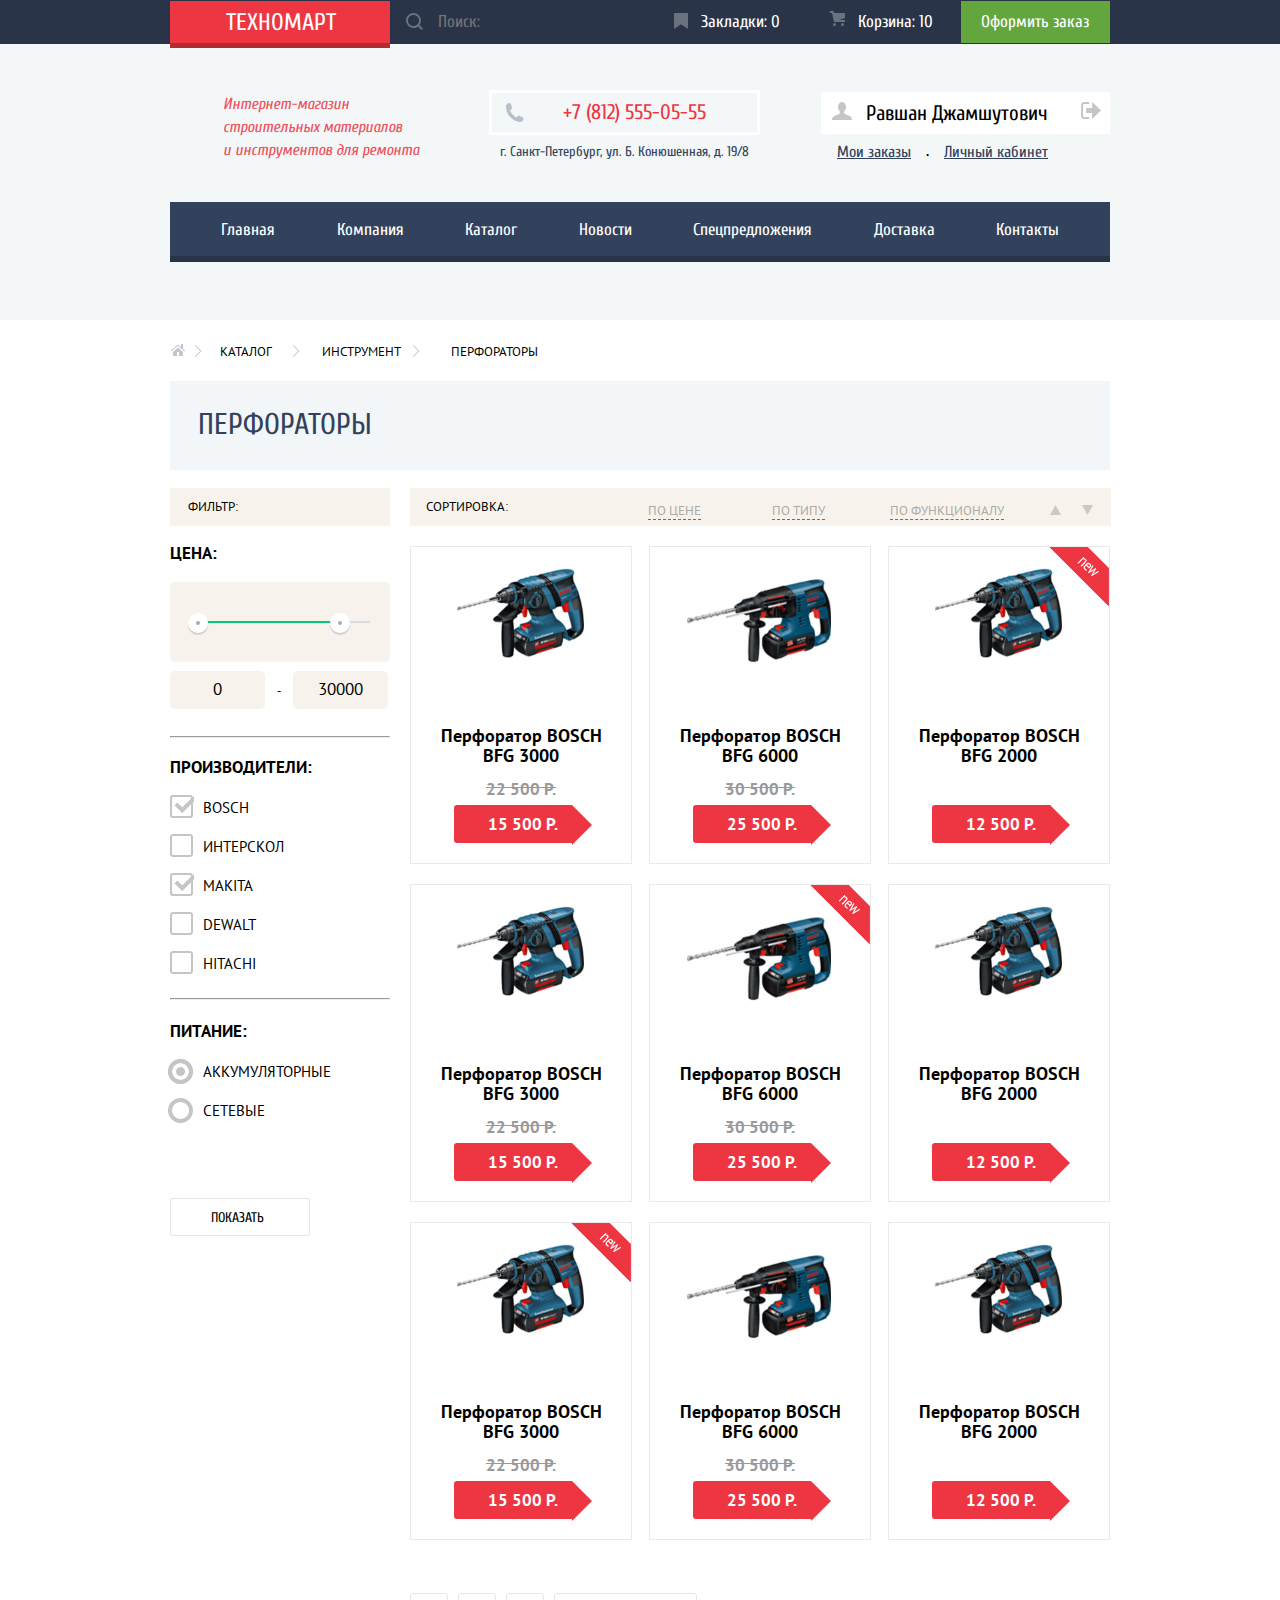
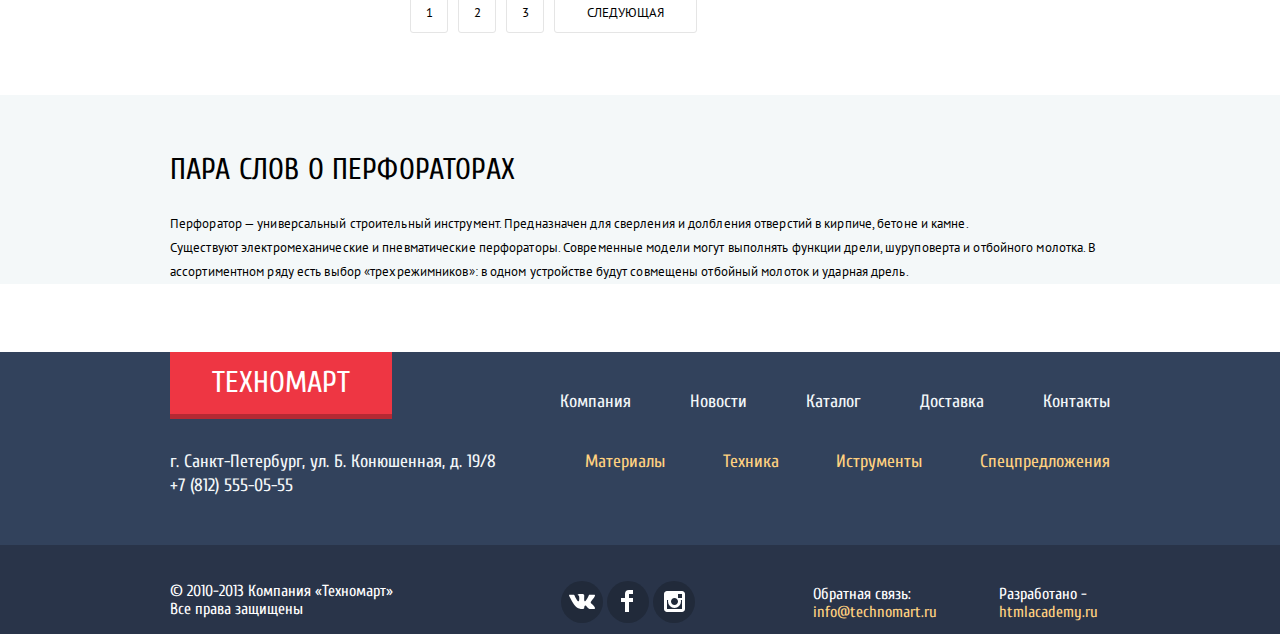
==== commit f0f5ba96: "Сделал состояние кнопок в сортировке и пагинаторе." ====
--- a/catalog.html
+++ b/catalog.html
@@ -18,13 +18,14 @@
             <a class="top-menu-logo logo-button" href="index.html" aria-label="Логотип главной страницы">Техномарт</a><!--Эта ссылка на гл. страницу-->
               <div class="search-form">
                 <form class="search" method="GET" action="https://echo.htmlacademy.ru">
+                  
+                  <label class="visually-hidden" for="user-search">Поиск</label>
+                  <input id="user-search" type="text" name="search" placeholder="Поиск:">
                   <button class="search-button" type="submit" value="">
                     <svg xmlns="http://www.w3.org/2000/svg" width="17" height="17" viewBox="0 0 17 17">
                       <path fill="#ffffff" d="M17 15.586l-3.542-3.542A7.465 7.465 0 0 0 15 7.5 7.5 7.5 0 1 0 7.5 15c1.71 0 3.282-.579 4.544-1.542L15.586 17 17 15.586zM2 7.5C2 4.467 4.467 2 7.5 2 10.532 2 13 4.467 13 7.5c0 3.032-2.468 5.5-5.5 5.5A5.506 5.506 0 0 1 2 7.5z"/>
                     </svg>
                   </button>
-                  <label class="visually-hidden" for="user-search">Поиск</label>
-                  <input id="user-search" type="text" name="search" placeholder="Поиск:">
                 </form>
               </div>
               <div class="user-items">
@@ -177,11 +178,23 @@
             <section class="sort-block">
               <h2 class="block-title">Сортировка:</h2>
               <ul class="sort-panel">
-                <li class="by-price activ"><a href="#">По цене</a></li>
+                <li class="by-price"><a href="#" class="sort-active">По цене</a></li>
                 <li class="by-type"><a href="#">По типу</a></li>
                 <li class="by-function"><a href="#">По функционалу</a></li>
-                <li class="sort-up"><a href="#"><img src="img/icon-up-dir.png" width="11" height="10" alt="Сортировка вверх"></a></li>
-                <li class="sort-down"><a href="#"><img src="img/icon-down-dir.png" width="11" height="10" alt="Сортировка вниз"></a></li>
+                <li class="sort-up">
+                  <a href="#"">
+                  <svg xmlns="http://www.w3.org/2000/svg" width="11" height="10" viewBox="0 0 11 10">
+                    <path fill="#231F20" d="M5.5 0L0 10h11z"/>
+                  </svg>
+                  </a>
+                </li>
+                <li class="sort-down">
+                  <a href="#">
+                    <svg xmlns="http://www.w3.org/2000/svg" width="11" height="10" viewBox="0 0 11 10">
+                      <path fill="#231F20" d="M5.5 10L0 0h11"/>
+                    </svg>
+                  </a>
+                </li>
               </ul>
             </section>
             <section class="catalog-block">
@@ -362,7 +375,7 @@
             </section>
             <ul class="pagination-list"><!--Пагинатор-->
               <li>
-                <a href="#" class="pagination-item pagination-btn-active">1</a>
+                <a href="#" class="pagination-item pagination-btn first-page">1</a>
               </li><!--Текущая страница-->
               <li>
                 <a href="#" class="pagination-item pagination-btn">2</a>
@@ -454,6 +467,7 @@
         <span>Закрыть</span><!-- Для чтения ридером и стилизации -->
       </button>
     </div>
+    <!-- <script src="js/main.js"></script> -->
     <script src="js/maininner.js"></script>
   </body>
 </html>
--- a/css/style.css
+++ b/css/style.css
@@ -61,7 +61,7 @@
 /*==Логотип Техномарт=====*/
 .logo-button {
 	padding-top: 10px;
-    padding-bottom: 10px;
+    padding-bottom: 8px;
     padding-left: 50px;
     padding-right: 48px;
 	min-width: 122px;
@@ -77,6 +77,9 @@
 	background-color: #ca2c37;
 }
 
+.logo-button:active {
+	background-color: #ba2732;
+}
 
 /*=========================*/
 .header-top-menu {
@@ -103,33 +106,35 @@
 	opacity: 0.3;
 }
 
+.search {
+	position: relative;
+}
+
 .search-button:hover {
 	opacity: 1;
 }
 
-.search-button:focus path,
-.search-button:active path {
-	fill: #ee3643;
+.search input[type="text"]:focus {
+	color: #000000;
+}
+
+.search input[type="text"]:focus + button {
 	opacity: 1;
-	z-index: 100;
-}
-
-/*.search-button:focus {
-	background-image: url("../img/icon-search-active.svg");
-	background-repeat: no-repeat;
-	width: 15px;
-	height: 15px;
-}*/
-
-.search {
-	position: relative;
+}
+
+.search input[type="text"]:focus + button path {
+	fill: red;
 }
 
 .search input[type="text"] {
 	background-color: transparent;
 	border: none;
+	padding-top: 12px;
+    /*padding-right: 36px;*/
+    padding-bottom: 12px;
+    /*padding-left: 25px;*/
 	min-width: 238px;
-	height: 41px;
+	/*height: 41px;*/
 	
 	cursor: pointer;
 }
@@ -140,50 +145,15 @@
 
 input[type="text"]:hover {
 	background-color: #212a3a;
+}
+
+input[type="text"]:hover + button {
+	opacity: 1;
 }
 
 input[type="text"]:focus,
 input[type="text"]:active {
 	background-color: #ffffff;
-	/*background-image: url("../img/icon-search-active.svg");
-	background-repeat: no-repeat;
-	background-position: 0 0;*/
-}
-
-input[type="text"]::-webkit-input-placeholder {
- 	color: #ffffff; 
-}
-
-input[type="text"]:-ms-input-placeholder {
- 	color: #ffffff; 
-}
-
-input[type="text"]::-ms-input-placeholder {
- 	color: #ffffff; 
-}
-
-input[type="text"]::placeholder {
- 	color: #ffffff; 
-}
-
-input[type="text"]:focus::-webkit-input-placeholder,
-input[type="text"]:active::-webkit-input-placeholder {
- 	color: #000000;
-}
-
-input[type="text"]:focus:-ms-input-placeholder,
-input[type="text"]:active:-ms-input-placeholder {
- 	color: #000000;
-}
-
-input[type="text"]:focus::-ms-input-placeholder,
-input[type="text"]:active::-ms-input-placeholder {
- 	color: #000000;
-}
-
-input[type="text"]:focus::placeholder,
-input[type="text"]:active::placeholder {
- 	color: #000000;
 }
 
 .search input[placeholder] {
@@ -193,7 +163,7 @@
 
 .search-button {
 	position: absolute;
-	top: 12px;
+	top: 11px;
 	left: 10px;
 	/*margin-right: 15px;*/
 }
@@ -202,9 +172,9 @@
 	position: relative;
   	display: inline-block;
   	
-	padding-top: 13px;
+	padding-top: 12px;
     padding-right: 36px;
-    padding-bottom: 13px;
+    padding-bottom: 12px;
     padding-left: 25px;
     min-width: 49px;
     
@@ -223,7 +193,7 @@
 	
 	position: absolute;
 	top: 12px;
-	left: 0px;
+	left: -2px;
 	
 	width: 14px;
 	height: 16px;
@@ -241,6 +211,10 @@
 
 .bookmarks:hover {
 	background-color: #212a3a;
+}
+
+.bookmarks:active {
+	background-color: #161d29;
 }
 
 .cart-background {
@@ -253,9 +227,9 @@
  
   	display: inline-block;
   	
-	padding-top: 13px;
+	padding-top: 12px;
     padding-right: 31px;
-    padding-bottom: 13px;
+    padding-bottom: 12px;
     padding-left: 35px;
     min-width: 49px;
     
@@ -278,7 +252,7 @@
 	
 	position: absolute;
 	top: 12px;
-	left: 5px;
+	left: 6px;
 	
 	width: 15px;
 	height: 16px;
@@ -294,13 +268,21 @@
 	opacity: 1;
 }
 
+.inner-page .cart:hover::before {
+	opacity: 1;
+}
+
 .cart:hover {
 	background-color: #212a3a;
 }
 
+.cart:active {
+	background-color: #161d29;
+}
+
 .order {
 	display: inline-block;
-	padding: 13px 10px;
+	padding: 12px 10px;
 	min-width: 130px;
 	text-align: center;
 	vertical-align: middle;
@@ -310,6 +292,10 @@
 
 .order:hover {
 	background-color: #5fbb2d;
+}
+
+.order:active {
+	background-color: #518534;
 }
 
 .user-items {
@@ -354,7 +340,7 @@
 .header-page-title {
 	width: 200px;
     margin-top: 49px;
-    margin-bottom: 39px;
+    margin-bottom: 40px;
     margin-left: 53px;
     margin-right: 40px;
 }
@@ -422,6 +408,7 @@
 
 .site-navigation a:active {
 	background-color: #1d2739;
+	color: rgba(255, 255, 255, 0.5);
 }
 
 /*Тянучка фона хедера 
@@ -555,6 +542,7 @@
 	color: #32425c;
 	text-decoration: underline;
 }
+
 /* Стили для текста - конец */
 /* Фон оставшейся части хедера */
 .header-info {
@@ -616,9 +604,9 @@
 	margin: 0;
 }
 
-.user-navigation a {
+/*.user-navigation a {
 	color: #000000;
-}
+}*/
 
 .login-link a {
 	display: inline-block;
@@ -629,6 +617,7 @@
 	text-align: center;
 	vertical-align: middle;
 	margin-right: 4px;
+	color: #000000;
 	
 	background-color: #ffffff;
 }
@@ -659,6 +648,7 @@
 	min-width: 100px;
 	text-align: center;
 	vertical-align: middle;
+	color: #000000;
 	
 	background-color: #ffffff;
 }
@@ -800,19 +790,15 @@
 	padding-left: 10px;
 }
 
-
-.inner-page .user-block {
-	color: #32425c;
-}
-
 .inner-page .user-orders a:hover,
 .inner-page .user-account a:hover {
 	color: #ee3643;
 }
 
-/*.inner-page .user-navigation li {
-	padding-left: 19px;
-}*/
+.inner-page .user-orders a:active,
+.inner-page .user-account a:active {
+	color: rgba(50, 66, 92, 0.3);
+}
 
 /* ===Панель главной навигаци ==*/
 .header-navigation li {
@@ -1383,38 +1369,6 @@
 }
 
 .pagination-btn {
-	border: 1px solid #eaeaea;
-}
-
-.pagination-btn-active {
-	border: 1px solid #eaeaea;
-	color: #fef5f6;
-    background-color: #ee3643;
-}
-
-.pagination-btn-active {
-	display: -webkit-box;
-	display: -ms-flexbox;
-	display: flex;
-    
-    margin-right: 9px;
-    padding-top: 10px;
-    padding-right: 15px;
-    padding-bottom: 10px;
-    padding-left: 15px;
-    /* min-width: 89px; */
-    
-    text-align: center;
-    vertical-align: middle;
-    color: #ffffff;
-    
-    border: 1px solid #e5e5e5;
-    border-radius: 3px;
-}    
-	
-.pagination-btn {
-	display: -webkit-box;
-	display: -ms-flexbox;
 	display: flex;
 	
 	margin-right: 10px;
@@ -1431,10 +1385,6 @@
 }
 
 .last-page {
-	display: -webkit-box;
-	display: -ms-flexbox;
-	display: flex;
-	
 	margin-right: 10px;
 	padding-top: 10px;
     padding-right: 32px;
@@ -1449,15 +1399,19 @@
     border-radius: 3px;
 }
 
-.pagination-item:hover {
-	border-color: #bdc6ca;
-}
-
-.pagination-item:active {
-	border-color: #ee3643;
+.pagination-btn:hover {
+	border: 1px solid #bdc6ca;
+}
+
+.pagination-btn:focus,
+.pagination-btn:active {
+	color: #fef5f6;
+    background-color: #ee3643;
+	border: 1px solid #ee3643;
 }
 
 .sort-panel li,
+.sort-up-down li,
 .pagination-list,
 .filter-option {
 	list-style: none;
@@ -1479,6 +1433,34 @@
 	padding-right: 21px;
 }
 
+.sort-up a path {
+	opacity: 0.2; 
+}
+
+.sort-up a:hover path {
+	opacity: 1; 
+}
+
+.sort-up a:focus path,
+.sort-up a:active path {
+	fill: #ee3643;
+	opacity: 1; 
+}
+
+.sort-down a path {
+	opacity: 0.2;
+}
+
+.sort-down a:hover path {
+	opacity: 1; 
+}
+
+.sort-down a:focus path,
+.sort-down a:active path {
+	fill: #ee3643; 
+	opacity: 1;
+}
+
 .sort-panel .by-function {
 	padding-right: 46px;
 }
@@ -1486,6 +1468,11 @@
 .by-function a {
 	color: #acaaa5;
     border-bottom: 1px dashed #ee3643;
+}
+
+.by-function a:hover {
+	color: #000000;
+	border-bottom: 1px dashed #ee3643;
 }
 
 .by-function a:focus,
@@ -1503,6 +1490,11 @@
     border-bottom: 1px dashed #ee3643;
 }
 
+.by-type a:hover {
+	color: #000000;
+	border-bottom: 1px dashed #ee3643;
+}
+
 .by-type a:focus,
 .by-type a:active {
 	color: #ee3643;
@@ -1516,6 +1508,11 @@
 .by-price a {
     color: #acaaa5;
     border-bottom: 1px dashed #ee3643;
+}
+
+.by-price a:hover {
+	color: #000000;
+	border-bottom: 1px dashed #ee3643;
 }
 
 .by-price a:focus,
@@ -2700,6 +2697,15 @@
 	margin: 0;
 	margin-bottom: 24px;
 }
+
+.company-promo .company-delivery {
+	padding-right: 132px;
+}
+
+.company-promo .address-info {
+	padding-right: 119px;
+}
+
 /*Элементы списка*/
 .delivery-company li {
 	position: relative;
@@ -2807,6 +2813,7 @@
 }
 
 .company-promo a {
+	font-family: "Cuprum", "Arial", sans-serif;
 	font-size: 14px;
 	line-height: 18px;
 	font-weight: normal;
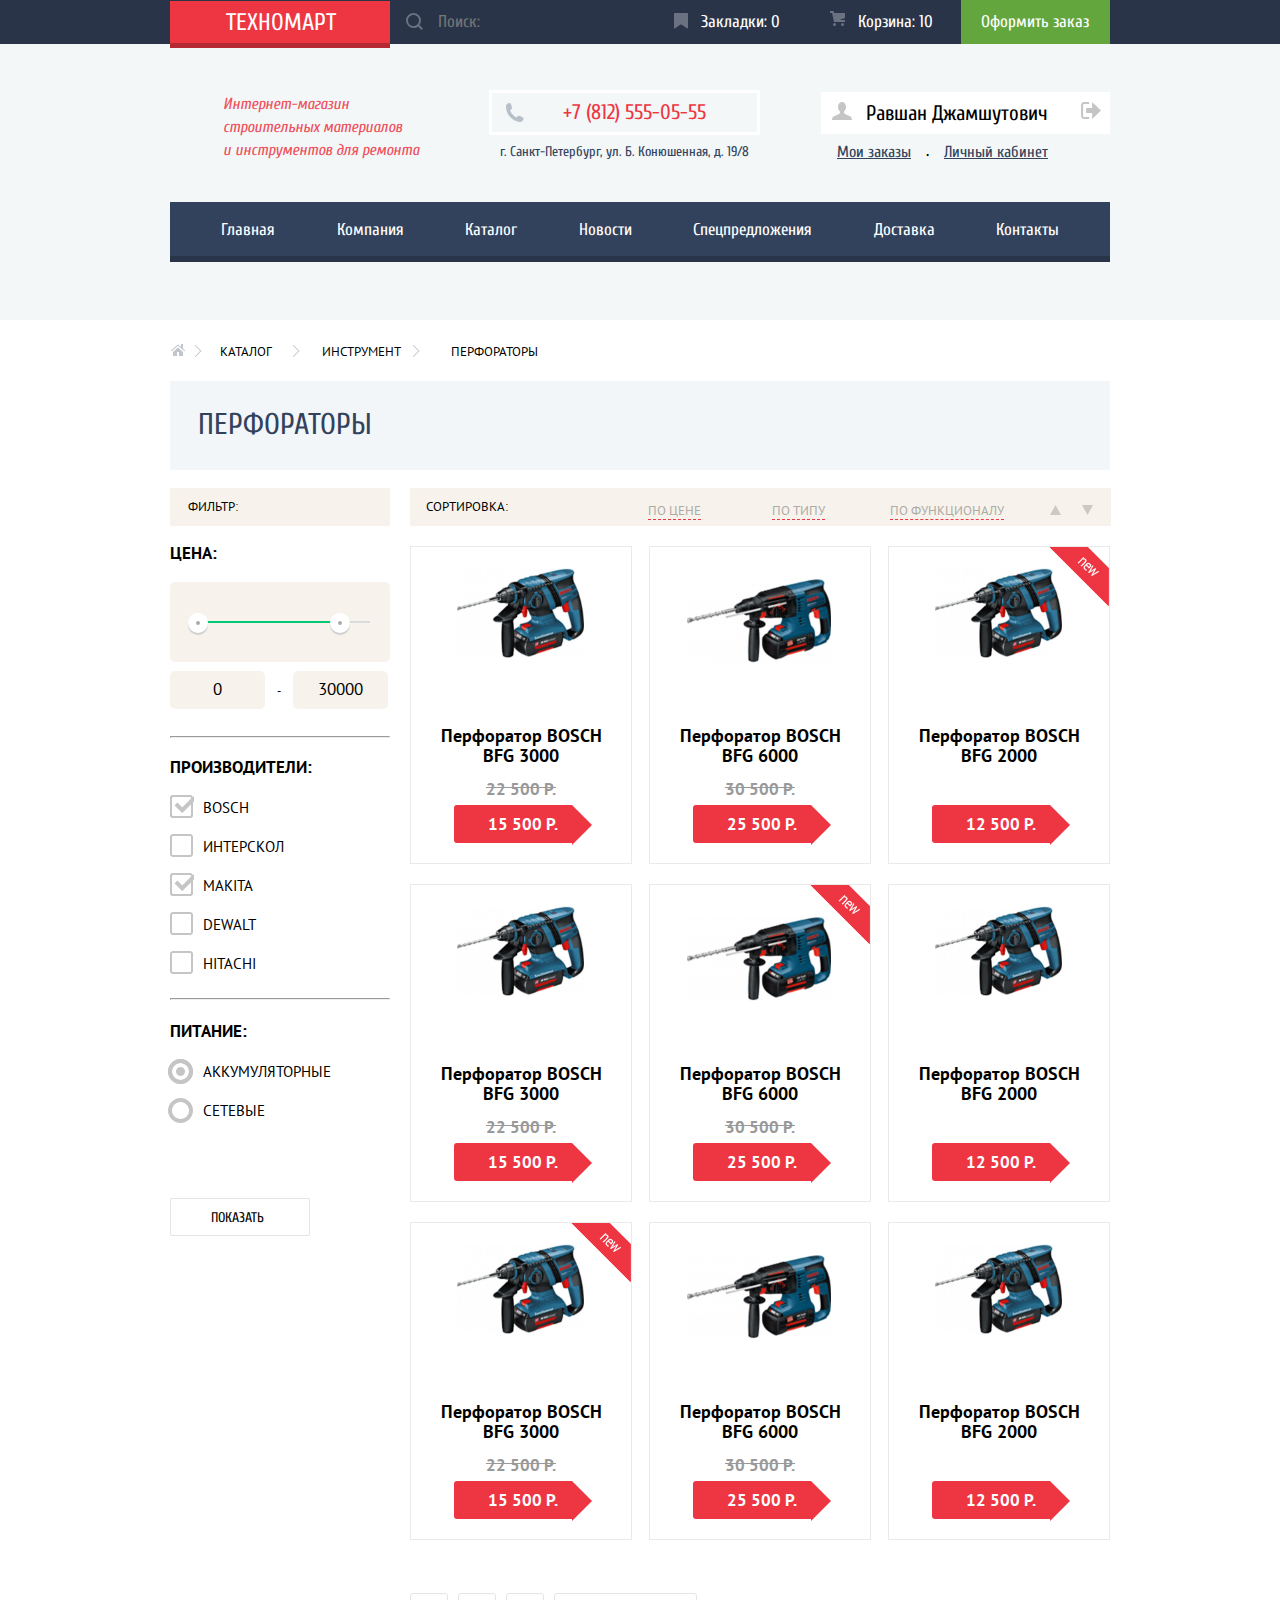
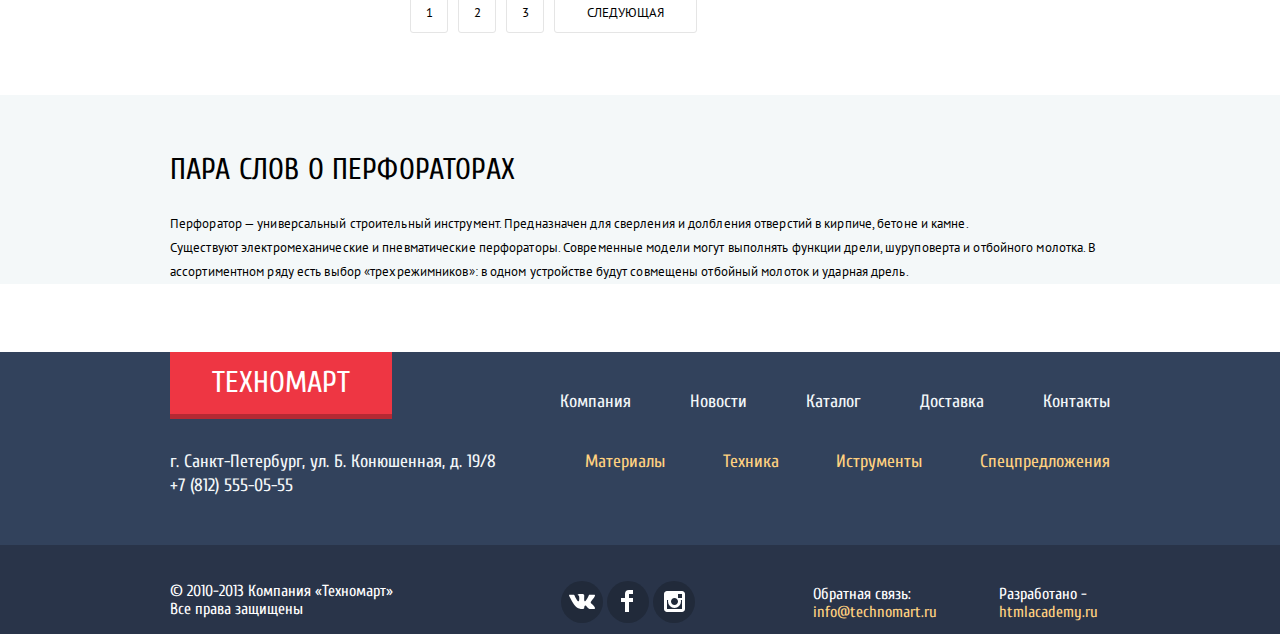
==== commit 487cf168: "Подготовил проект для предзащиты" ====
--- a/catalog.html
+++ b/catalog.html
@@ -6,7 +6,7 @@
     <link href="https://fonts.googleapis.com/css?family=Cuprum:400,400i,700&amp;subset=cyrillic" rel="stylesheet">
     <link href="https://fonts.googleapis.com/css?family=PT+Sans:400,400i,700" rel="stylesheet">
     <link href="css/normalize.css" rel="stylesheet">
-    <link href="css/style.css" type="text/css" rel="stylesheet">
+    <link href="css/style.min.css" type="text/css" rel="stylesheet">
     <meta name="keywords" content="строительные материалы, стрительный инструмент, строительная техника, перфораторы, дрели, bosch, makita, dewalt, интерскол, hitachi, lg, aeg, metabo">
     <meta name="description" content="интернет магазин строительных материалов и инструментов для ремонта">
   </head>
@@ -182,7 +182,7 @@
                 <li class="by-type"><a href="#">По типу</a></li>
                 <li class="by-function"><a href="#">По функционалу</a></li>
                 <li class="sort-up">
-                  <a href="#"">
+                  <a href="#">
                   <svg xmlns="http://www.w3.org/2000/svg" width="11" height="10" viewBox="0 0 11 10">
                     <path fill="#231F20" d="M5.5 0L0 10h11z"/>
                   </svg>
@@ -468,6 +468,6 @@
       </button>
     </div>
     <!-- <script src="js/main.js"></script> -->
-    <script src="js/maininner.js"></script>
+    <script src="js/popap.min.js"></script>
   </body>
 </html>
--- a/css/style.min.css
+++ b/css/style.min.css
@@ -0,0 +1 @@
+@-webkit-keyframes bounce{0%{-webkit-transform:translateY(-1000px);transform:translateY(-1000px)}70%{-webkit-transform:translateY(30px);transform:translateY(30px)}90%{-webkit-transform:translateY(-10px);transform:translateY(-10px)}to{-webkit-transform:translateY(0);transform:translateY(0)}}@keyframes bounce{0%{-webkit-transform:translateY(-1000px);transform:translateY(-1000px)}70%{-webkit-transform:translateY(30px);transform:translateY(30px)}90%{-webkit-transform:translateY(-10px);transform:translateY(-10px)}to{-webkit-transform:translateY(0);transform:translateY(0)}}@-webkit-keyframes shake{0%,to{-webkit-transform:translateX(0);transform:translateX(0)}10%,30%,50%,70%,90%{-webkit-transform:translateX(-10px);transform:translateX(-10px)}20%,40%,60%,80%{-webkit-transform:translateY(10px);transform:translateY(10px)}}@keyframes shake{0%,to{-webkit-transform:translateX(0);transform:translateX(0)}10%,30%,50%,70%,90%{-webkit-transform:translateX(-10px);transform:translateX(-10px)}20%,40%,60%,80%{-webkit-transform:translateY(10px);transform:translateY(10px)}}body{margin:0;padding:0;font-family:"PT Sans","Arial",sans-serif;font-size:14px;line-height:24px;font-weight:400;color:#000;background-color:#fff}a{text-decoration:none}img{max-width:100%;height:auto}.visually-hidden:not(:focus):not(:active),input[type=checkbox].visually-hidden,input[type=radio].visually-hidden{position:absolute;width:1px;height:1px;margin:-1px;border:0;padding:0;white-space:nowrap;-webkit-clip-path:inset(100%);clip-path:inset(100%);clip:rect(0,0,0,0);overflow:hidden}body,html{min-width:1200px}.container{width:940px;margin:0 auto;padding:0 10px}.logo-button{padding:10px 48px 8px 50px;min-width:122px;text-align:center;vertical-align:middle;background-color:#ee3643;-webkit-box-shadow:0 5px 0 0 #b52933;box-shadow:0 5px 0 0 #b52933}.logo-button:hover{background-color:#ca2c37}.logo-button:active{background-color:#ba2732}.header-top-menu{display:-webkit-box;display:-ms-flexbox;display:flex;-webkit-box-pack:justify;-ms-flex-pack:justify;justify-content:space-between;-webkit-box-align:center;-ms-flex-align:center;align-items:center;-ms-flex-wrap:wrap;flex-wrap:wrap}.search-button{width:17px;height:17px;background-color:transparent;border:0;opacity:.3}.search{position:relative}.bookmarks:hover::before,.cart:hover::before,.inner-page .cart:hover::before,.login-link:hover::before,.search-button:hover,.sort-up a:hover path,input[type=text]:hover+button{opacity:1}.search input[type=text]:focus{color:#000}.search input[type=text]:focus+button{opacity:1}.search input[type=text]:focus+button path{fill:red}.search input[type=text]{background-color:transparent;border:0;padding-top:12px;padding-bottom:12px;min-width:238px;cursor:pointer}.inner-page .search input[type=text]{min-width:236px}input[type=text]:hover{background-color:#212a3a}input[type=text]:active,input[type=text]:focus{background-color:#fff}.search input[placeholder]{padding-left:48px}.search-button{position:absolute;top:11px;left:10px}.user-items .bookmarks{position:relative;display:inline-block;padding:12px 36px 12px 25px;min-width:49px;text-align:center;vertical-align:middle;background-color:#293449}.inner-page .bookmarks{padding-right:30px}.bookmarks::before,.cart::before{content:"";position:absolute;top:12px;left:-2px;width:14px;height:16px;background-image:url(../img/icon-bookmark.svg);background-repeat:no-repeat;background-position:0 0;opacity:.3}.bookmarks:hover{background-color:#212a3a}.bookmarks:active{background-color:#161d29}.cart-background{background-color:#ee3643;color:green}.cart,.order{display:inline-block;text-align:center;vertical-align:middle}.cart{position:relative;padding:12px 31px 12px 35px;min-width:49px}.cart,.inner-page .cart{background-color:#293449}.inner-page .cart-background{background-color:#ee3643}.cart::before{left:6px;width:15px;background-image:url(../img/icon-cart.svg)}.cart:hover{background-color:#212a3a}.cart:active{background-color:#161d29}.order{padding:12px 10px;min-width:130px;background-color:#63a63e}.inner-page .order{padding:13px 10px}.order:hover{background-color:#5fbb2d}.order:active{background-color:#518534}.user-items{margin-left:auto}.header-info,.middle-wrapper{display:-webkit-box;display:-ms-flexbox;display:flex;-webkit-box-align:center;-ms-flex-align:center;align-items:center;-ms-flex-wrap:wrap;flex-wrap:wrap}.middle-wrapper{-webkit-box-pack:justify;min-width:940px;-ms-flex-pack:justify;justify-content:space-between}.header-info{-ms-flex-pack:distribute;justify-content:space-around}.header-page-title{width:200px;margin:49px 40px 40px 53px}.user-navigation li{display:inline-block;margin:0}.registration{margin-right:20px}.header-navigation{margin-bottom:67px}.inner-page .header-navigation{margin-bottom:64px}.site-navigation{display:-webkit-box;display:-ms-flexbox;display:flex;-webkit-box-pack:justify;-ms-flex-pack:justify;justify-content:space-between;-webkit-box-align:center;-ms-flex-align:center;align-items:center;-ms-flex-wrap:wrap;flex-wrap:wrap;width:940px;-webkit-box-shadow:0 6px #293449;box-shadow:0 6px #293449}.site-navigation a{display:block;padding:18px 6px;vertical-align:middle}.site-navigation li:first-child{padding-left:45px}.site-navigation li:last-child{padding-right:45px}.site-navigation a:focus,.site-navigation a:hover{background-color:#293449}.site-navigation a:active{background-color:#1d2739;color:rgba(255,255,255,.5)}.header{width:100%;background-color:#f3f7f8}.top-menu-wrapper{background-color:#293449}.header{margin-bottom:58px}.user-navigation{padding:0}.cards-item h3,.company-offer,.site-navigation{margin:0;padding:0}.popular-items-list,.slide-title{padding:0}.delivery-company,.list-services,.popular-company-list,.popular-items h3,.service{margin:0;padding:0}.footer-user-navigation{padding:0}.site-navigation{padding-top:1px;padding-bottom:0}.bookmarks,.cart,.order,.search input[type=text],.top-menu-logo{font-family:"Cuprum","Arial",sans-serif;font-weight:400;color:#fff}.top-menu-logo{text-transform:uppercase;background-color:#ee3643;font-size:24px;line-height:24px}.bookmarks,.cart,.order,.search input[type=text]{font-size:17px;line-height:18px}.header-top-menu,.list-services li:hover{background-color:#293449}.address,.contact-information a,.header-page-title,.user-navigation{font-family:"Cuprum","Arial",sans-serif}.header-page-title{font-size:16px;font-style:italic;line-height:23px;font-weight:400;color:#ef505b}.contact-information a{font-size:21px;font-style:normal;line-height:21px;font-weight:400;color:#ee3643;display:block;text-align:center;position:relative;padding-left:33px}.address{font-size:14px;line-height:24px;font-weight:400;color:#32425c}.inner-page .user-login,.user-navigation{font-size:21px;line-height:21px;font-weight:400;color:#000;list-style:none}.inner-page .user-login{text-decoration:none}.inner-page .user-account a,.inner-page .user-orders a{font-size:16px;line-height:18px;font-weight:400;color:#32425c;text-decoration:underline}.header-info{background-color:#f3f7f8}.contact .contact-information{border:3px solid #fff;margin:8px 35px 5px 26px}.contact-information{width:252px;padding-top:9px;padding-bottom:9px;padding-right:13px}.contact-information a::before,.inner-page .cart::before{content:"";position:absolute;background-repeat:no-repeat;background-position:0 0}.contact-information a::before{border-color:red;top:1px;left:13px;width:19px;height:19px;background-image:url(../img/icon-phone.svg)}.contact .address{margin:0 0 0 37px}.login-link a{padding-top:12px;padding-right:29px;padding-bottom:12px;min-width:49px;margin-right:4px;color:#000;background-color:#fff}.login-link svg{padding-left:13px;padding-right:7px;vertical-align:middle}.user-navigation{margin:0 0 0 auto;padding-bottom:21px}.inner-page .user-navigation{margin-left:auto;padding-top:6px;padding-bottom:0}.inner-page .cart,.login-link a,.registration a,.user-login,.user-logout{display:inline-block;text-align:center;vertical-align:middle}.registration a{padding:12px 25px 12px 22px;min-width:100px;color:#000;background-color:#fff}.user-navigation .login-link{position:relative}.inner-page .user-account a:hover,.inner-page .user-orders a:hover,.login-link a:hover,.registration a:hover{color:#ee3643}.login-link:hover path{fill:#293449}.login-link a:active,.registration a:active{color:#cacaca}.login-link:active path{fill:#cacaca}.inner-page .cart,.user-login,.user-logout{position:relative}.inner-page .cart{margin-right:-1px;padding:13px 28px 13px 44px;min-width:0}.inner-page .cart::before{top:11px;left:16px;width:15px;height:16px;background-image:url(../img/icon-cart.svg);opacity:.3}.user-account-block{display:flex;justify-content:space-between}.user-login,.user-logout{padding-top:10px;padding-bottom:10px;min-width:184px;background-color:#fff}.user-logout{min-width:10px}.user-login svg:first-child{padding-left:11px;padding-right:9px}.user-logout svg:last-child{padding-left:32px;padding-right:9px}.user-login:hover path,.user-logout:hover path{fill:#293449}.user-login:active{color:#cacaca}.user-login:active path,.user-logout:active path{fill:#cacaca}.inner-page .user-orders{padding-left:16px;padding-right:10px}.user-orders span{font-size:19px;vertical-align:top;padding-left:10px}.inner-page .user-account a:active,.inner-page .user-orders a:active{color:rgba(50,66,92,.3)}.header-navigation li{list-style:none;display:inline-block}.header-navigation a{font-family:"Cuprum","Arial",sans-serif;font-size:17px;line-height:17px;font-weight:400;color:#fff}.header-navigation{background-color:#32425c}.inner-page .header{margin-bottom:23px}.block-title{font-family:"PT Sans","Arial",sans-serif;font-size:14px;font-weight:400;color:#000}.block-title,.breadcrumbs,.sort-panel a{line-height:18px}.breadcrumbs,.filter legend,.filter-button,.filter-option label,.input-price input[type=text],.pagination-list,.sort-panel a{font-family:"PT Sans","Arial",sans-serif;font-weight:400;color:#000}.filter legend{font-weight:700;font-size:17px;line-height:30px}.breadcrumbs{font-size:13px;padding:0;margin:0 0 18px;display:-webkit-box;display:-ms-flexbox;display:flex}.breadcrumbs a{color:#000;margin-right:50px}.breadcrumbs,.filter legend,.pagination-list{text-transform:uppercase}.inner-page .title{height:89px;margin-bottom:18px}.breadcrumbs,.breadcrumbs a{position:relative}.breadcrumbs li{list-style:none}.breadcrumbs-current{margin-right:1px}.breadcrumbs li:first-child::after,.breadcrumbs li:first-child::before{position:absolute;content:"";background-repeat:no-repeat;width:14px;height:12px}.breadcrumbs li:first-child::before{padding-left:15px;top:1px;background-image:url(../img/icon-home.svg)}.breadcrumbs li:first-child::after{top:2px;left:24px;background-image:url(../img/icon-right-small.svg)}.breadcrumbs li:nth-child(2)::after{position:absolute;top:2px;left:122px;content:"";background-image:url(../img/icon-right-small.svg);background-repeat:no-repeat;width:14px;height:12px}.breadcrumbs li:last-child::after{position:absolute;top:2px;left:242px;content:"";background-image:url(../img/icon-right-small.svg);background-repeat:no-repeat;width:14px;height:12px}.filter-block{width:220px;margin-right:20px}.wrapper-filter{width:220px;margin-bottom:12px;background-color:#f7f3ec}.catalog-columns{display:-webkit-box;display:-ms-flexbox;display:flex}.filter-item{margin:0;padding:0;border:0}.range-filter{width:220px;margin-top:14px}.range-controls{position:relative;height:41px;padding-top:39px;margin-bottom:9px;padding-right:20px;padding-left:20px;background-color:#f7f3ec;border-radius:5px}.range-controls .bar{width:80%;height:2px;background:#00ca74}.range-controls .scale{height:2px;background:#d7dcde}.range-controls .toggle{position:absolute;top:31px;left:0;width:4px;height:4px;padding:0;border:8px solid #fff;border-radius:50%;background-color:#ababab;-webkit-box-shadow:0 2px 1px 0 #cfcfcf;box-shadow:0 2px 1px 0 #cfcfcf;cursor:pointer}.range-controls .toggle-min{left:18px}.range-controls .toggle-max{left:160px}.price-controls{font-size:0}.price-controls span{font-size:12px;margin-right:12px}.price-controls label{display:inline-block;font-size:17px;text-transform:uppercase}.price-controls input{font-family:"PT Sans","Arial",sans-serif;font-size:17px;text-align:center;color:#000;width:95px;padding:9px 0;margin-right:12px;border:0;border-radius:5px;background:#f7f3ec}.price-controls:hover input{background:#f7f3ec}.max-price{text-align:right}.max-price input{margin-right:0}.filter-share1{margin-top:27px;margin-bottom:14px}.filter-share2{margin-top:7px;margin-bottom:16px}.filter-block fieldset{border:0}.input-price input[type=text]{font-size:17px;line-height:18px}.filter-option label{font-size:15px;line-height:20px;position:relative;padding-left:33px;text-transform:uppercase;cursor:pointer}.manufacturer,.power-grid{margin-bottom:14px}.filter-option{margin-bottom:15px}.filter-option input[type=checkbox],.filter-option input[type=radio]{display:none}.filter-option input[type=checkbox]+label::before{content:"";position:absolute;width:26px;height:26px;top:-3px;left:-2px;background-image:url(../img/css_sprites.png);background-repeat:no-repeat;background-position:-55px -55px}.filter-option input[type=checkbox]:checked+label::after{content:'';position:absolute;width:26px;height:26px;top:-3px;left:-2px;background-image:url(../img/css_sprites.png);background-repeat:no-repeat;background-position:-8px -55px}.filter-option input[type=radio]+label::before{content:"";position:absolute;width:26px;height:26px;top:-3px;left:-2px;background-image:url(../img/css_sprites.png);background-repeat:no-repeat;background-position:-10px -10px}.filter-option input[type=radio]:checked+label::after{content:"";position:absolute;width:26px;height:26px;top:-3px;left:-2px;background-image:url(../img/css_sprites.png);background-repeat:no-repeat;background-position:-55px -10px}.inner-page .filter-button{display:inline-block;padding:10px 45px 8px 40px;margin-top:60px;text-align:center;vertical-align:middle;border:1px solid #e5e5e5;border-radius:2px;background-color:#fff}.catalog-block h3,.filter-block h2,.filter-block ul,.inner-page .footer-goods-company,.inner-page .footer-user-navigation,.inner-page .sort-panel,.sort-block h2{margin:0;padding:0}.sort-block,.sort-panel{display:-webkit-box;display:-ms-flexbox;display:flex}.sort-block{width:685px;margin-bottom:20px;padding-left:16px;padding-top:10px;padding-bottom:4px;-webkit-box-pack:justify;background-color:#f7f3ec;text-transform:uppercase;-ms-flex-pack:justify;justify-content:space-between}.wrapper-filter .block-title{font-size:13px;text-transform:uppercase;margin:10px 0;display:-webkit-inline-box;display:-ms-inline-flexbox;display:inline-flex;padding-left:18px}.sort-panel{-ms-flex-pack:distribute;justify-content:space-around}.catalog-block{padding:0;width:700px;margin:0 0 33px}.catalog-item-list{margin:0;padding:0;-webkit-box-pack:justify;-ms-flex-pack:justify;justify-content:space-between;-ms-flex-wrap:wrap;flex-wrap:wrap}.catalog-item,.catalog-item-list,.pagination-list{display:-webkit-box;display:-ms-flexbox;display:flex}.catalog-item{margin-bottom:20px;-webkit-box-orient:vertical;-webkit-box-direction:normal;-ms-flex-direction:column;flex-direction:column;-webkit-box-pack:center;-ms-flex-pack:center;justify-content:center;-webkit-box-align:center;-ms-flex-align:center;align-items:center;cursor:pointer}.pagination-list{padding:0;margin:0 0 62px}.title{background-color:#f2f6f8}.title h1{font-family:"Cuprum","Arial",sans-serif;font-size:30px;line-height:30px;font-weight:400;color:#32425c;text-transform:uppercase;padding-top:29px;padding-left:28px}.filter-button,.pagination-list{font-size:13px;line-height:18px}.pagination-list .last-page,.pagination-list .pagination-btn{color:#000}.last-page,.pagination-btn{margin-right:10px;text-align:center;vertical-align:middle;border:1px solid #e5e5e5;border-radius:3px}.pagination-btn{display:flex;padding:10px 14px 10px 15px}.last-page{padding:10px 32px;min-width:76px}.pagination-btn:hover{border:1px solid #bdc6ca}.pagination-btn:active,.pagination-btn:focus{color:#fef5f6;background-color:#ee3643;border:1px solid #ee3643}.filter-option,.pagination-list,.sort-panel li,.sort-up-down li{list-style:none}.sort-block .block-title,.sort-panel a{font-size:13px}.sort-panel .sort-down{padding-right:18px}.sort-panel .sort-up{padding-right:21px}.sort-down a path,.sort-up a path{opacity:.2}.sort-up a:active path,.sort-up a:focus path{fill:#ee3643;opacity:1}.sort-down a:hover path{opacity:1}.sort-down a:active path,.sort-down a:focus path{fill:#ee3643;opacity:1}.sort-panel .by-function{padding-right:46px}.by-function a,.by-function a:hover,.by-price a,.by-type a{color:#acaaa5;border-bottom:1px dashed #ee3643}.by-function a:hover{color:#000}.by-function a:active,.by-function a:focus{color:#ee3643;border-bottom:none}.sort-panel .by-type{padding-right:65px}.by-type a:hover{color:#000;border-bottom:1px dashed #ee3643}.by-type a:active,.by-type a:focus{color:#ee3643;border-bottom:none}.sort-panel .by-price{padding-right:71px}.by-price a:hover{color:#000;border-bottom:1px dashed #ee3643}.by-price a:active,.by-price a:focus{color:#ee3643;border-bottom:none}.info-items-block{margin-bottom:68px}.info .info-block-title{margin:0 0 27px;padding:60px 0 0}.info .info-item{margin:0;padding:0}.info-block-wrapper{width:100%;background-color:#f4f8f9;height:100%}.bottom-line,.top-line{display:-webkit-box;display:-ms-flexbox;display:flex;-webkit-box-pack:justify;-ms-flex-pack:justify;justify-content:space-between}.top-line{margin-bottom:20px}.bottom-line{-ms-flex-wrap:wrap;flex-wrap:wrap}.vertical-line .discount{margin-bottom:20px}.promo-block{margin-bottom:53px}.cards-item .btn{display:inline-block;padding:10px 23px;min-width:89px;text-align:center;vertical-align:middle;background-color:#e5e5e5;margin-left:24px}.delivery,.discount,.materials,.mechanism,.tools{position:relative;width:300px;height:123px}.flag-new::before{content:'';position:absolute;top:0;right:0;z-index:10;width:60px;height:60px;background-image:url(../img/new-flag.png);background-repeat:no-repeat;background-position:0 0}.delivery p::after,.discount p::after,.materials p::after,.mechanism p::after,.tools p::after{content:"";position:absolute;bottom:27px;right:43px;width:44px;height:65px;background-image:url(../img/icon-1.svg);background-repeat:no-repeat;background-position:0 0}.delivery p::after,.discount p::after,.mechanism p::after,.tools p::after{bottom:29px;right:28px;width:75px;height:61px;background-image:url(../img/icon-2.svg)}.delivery p::after,.discount p::after,.mechanism p::after{bottom:30px;right:31px;width:78px;height:62px;background-image:url(../img/icon-3.svg)}.delivery p::after,.discount p::after{bottom:25px;right:45px;width:59px;height:72px;background-image:url(../img/icon-4.svg)}.delivery p::after{bottom:28px;right:31px;width:78px;height:63px;background-image:url(../img/icon-5.svg)}.cards-item h3{padding-top:21px;padding-left:23px}.slider{height:266px}.company-offer{list-style:none}.company-offer h3,.company-offer-item a{font-family:"Cuprum","Arial",sans-serif;font-size:24px;line-height:30px;font-weight:700;color:#fff}.company-offer-item a{font-size:14px;line-height:18px;font-weight:400;border-radius:2px;text-transform:uppercase}.company-offer .materials{background-color:#ffbf47}.company-offer .tools{background-color:#3bbce3}.company-offer .mechanism{background-color:#dc91d8}.company-offer .discount{background-color:#8ed78f}.company-offer .delivery{background-color:#ffc047}.cards-item .btn{background-color:rgba(0,0,0,.1)}.cards-item .btn:focus,.cards-item .btn:hover{background-color:rgba(0,0,0,.2)}.cards-item .btn:active{background-color:rgba(0,0,0,.3)}.slider .slide-title{font-family:"Cuprum","Arial",sans-serif;font-size:36px;line-height:30px;font-weight:700;color:#fff;text-transform:uppercase}.slider .slide-description,.slider a{font-family:"PT Sans","Arial",sans-serif;font-size:18px;line-height:24px;font-weight:400;color:#fff}.slider a{font-family:"Cuprum","Arial",sans-serif;font-size:14px;line-height:18px}.slider::after{content:"";visibility:hidden;background-image:url(../img/slider2.jpg)}.slider{width:620px;position:relative}.slider-list{margin:0;padding:0;list-style:none}.slide-description{margin:0}.slide{display:none}.slide-title{width:620px;margin:0 0 0 24px;padding-top:27px}.slide-description{margin-left:24px;padding-bottom:125px}.slider-btn{display:inline-block;margin-left:27px;margin-bottom:20px;padding:11px 44px;min-width:105px;text-align:center;vertical-align:middle;background-color:#ee3643;border-radius:3px;cursor:pointer}.slider-btn:hover{background-color:#ca2c37}.slider-btn:active{background-color:#ba2732}.slider-controls{position:absolute;bottom:23px;right:286px;z-index:20;font-size:0}.arrow-left::after,.arrow-left::before,.arrow-right::after,.arrow-right::before{content:"";position:absolute;z-index:20;display:block;width:28px;height:4px;background:#fff;cursor:pointer}.arrow-left::before{left:22px;top:123px;-webkit-transform:rotate(-45deg);-ms-transform:rotate(-45deg);transform:rotate(-45deg)}.arrow-left::after,.arrow-right::after,.arrow-right::before{-webkit-transform:rotate(45deg);-ms-transform:rotate(45deg);transform:rotate(45deg)}.arrow-left::after{left:22px;top:140px}.arrow-right::after,.arrow-right::before{right:21px;top:123px}.arrow-right::after{top:140px;-webkit-transform:rotate(-45deg);-ms-transform:rotate(-45deg);transform:rotate(-45deg)}.slider-controls label{display:inline-block;width:8px;height:8px;margin-right:8px;vertical-align:top;background-color:transparent;border:2px solid #fff;border-radius:50%;cursor:pointer}#btn-1:checked~.slider-list{background-image:url(../img/slider.jpg)}#btn-2:checked~.slider-list{background-image:url(../img/slider2.jpg)}#btn-1:checked~.slider-list #slide1,#btn-2:checked~.slider-list #slide2,#credit:checked~.service #sl3,#delivery:checked~.service #sl1,#guaranty:checked~.service #sl2{display:block}#btn-1:checked~.slider-controls label[for=btn-1],#btn-2:checked~.slider-controls label[for=btn-2]{background-color:#ee3643}#btn-1:not(:checked)~.slider-controls label[for=btn-1],#btn-2:not(:checked)~.slider-controls label[for=btn-2]{background-color:#fff}.popular-items-block{display:-webkit-box;display:-ms-flexbox;display:flex;-webkit-box-pack:justify;-ms-flex-pack:justify;justify-content:space-between;-webkit-box-align:center;-ms-flex-align:center;align-items:center;padding-left:28px;padding-top:7px;padding-right:23px}.btn-popular-company,.btn-popular-items{display:inline-block;padding:11px 55px;min-width:111px;text-align:center;vertical-align:middle;background-color:#ee3643;border-radius:3px}.btn-popular-company{padding:11px 61px;min-width:131px}.btn-popular-company:hover,.btn-popular-items:hover{background-color:#ca2c37}.popular-items-block{margin-bottom:20px}.card-item,.popular-item,.popular-items-list{display:-webkit-box;display:-ms-flexbox;display:flex}.popular-items-list{margin:0 0 20px;-webkit-box-pack:justify;-ms-flex-pack:justify;justify-content:space-between}.card-item,.popular-item{-webkit-box-orient:vertical;-webkit-box-direction:normal;-ms-flex-direction:column;flex-direction:column;-webkit-box-align:center;-ms-flex-align:center;align-items:center}.catalog-category,.catalog-item-title{display:block;text-align:center}.catalog-item,.popular-item{position:relative;display:inline-block;width:220px;border:1px solid #eaeaea;text-align:center}.catalog-item .flag,.popular-item .flag{position:absolute;top:-1px;right:-1px;width:60px;height:60px;text-indent:-1000px;overflow:hidden;z-index:20}.catalog-item .flag-new,.popular-item .flag-new{background-image:url(../img/new-flag.png);background-repeat:no-repeat;background-position:0 0}.catalog-item .actions,.popular-item .actions{position:absolute;top:0;left:0;width:218px;height:88px;padding:40px 0;background-color:rgba(255,255,255,.9);z-index:10}.actions .item-bookmarks,.actions .item-buy{display:block;width:129px;margin:0 auto 7px;padding:7px 0;border:3px solid #63a63e;border-bottom-color:#367315;background-color:#63a63e;color:#fff;font-size:14px;font-weight:400;font-family:"Cuprum",sans-serif;line-height:18px;text-decoration:none;text-transform:uppercase;border-radius:3px}.actions .item-bookmarks{color:#32425c;background-color:#fff;border-bottom-color:#63a63e}.actions .item-buy:hover{background-color:#5fbb2d}.actions .item-buy:active{background-color:#518534}.actions .item-bookmarks:hover{border-color:#32425c}.actions .item-bookmarks:active{color:rgba(50,66,92,.3);border-color:rgba(0,0,0,.3)}.catalog-item .actions,.popular-item .actions{display:none}.catalog-item:hover .actions,.popular-item:hover .actions{display:block}.catalog-item .image,.popular-item .image{width:218px;height:155px;margin-top:10px}.catalog-item .image img,.popular-item .image img{max-width:100%}.catalog-item-title{min-height:40px;padding:0 25px;margin-top:10px;margin-bottom:15px}.catalog-item-price{padding:0;height:17px;margin:12px 0 10px;color:#999;text-decoration:line-through}.inner-page .catalog-item-price{margin-top:-3px}.catalog-item .item-discount,.popular-item .item-discount{position:relative;width:80px;margin:10px 43px 20px;padding:10px 29px;color:#fff;background:#ee3643;border-radius:3px}.catalog-item .item-discount:after,.popular-item .item-discount:after{content:"";position:absolute;top:0;right:-20px;width:0;height:0;border:20px solid #fff;border-left-color:#ee3643}.catalog-item:hover,.popular-item:hover{-webkit-box-shadow:-2px 1px 15px 0 #a9adb5,2px 15px 25px 0 #a9adb5;box-shadow:-2px 1px 15px 0 #a9adb5,2px 15px 25px 0 #a9adb5}.popular-items-block{background-color:#f9f5f0}.popular-items-block .block-title{font-family:"Cuprum","Arial",sans-serif;font-size:30px;line-height:30px;font-weight:400;text-transform:uppercase;color:#32425c}.popular-items-block a{color:#fff}.catalog-item h3,.catalog-item-new h3,.popular-item h3{font-family:"PT Sans","Arial",sans-serif;font-size:18px;line-height:20px;font-weight:700;color:#000}.item-bookmarks,.item-buy,.popular-items-block a{font-family:"Cuprum","Arial",sans-serif;font-size:14px;line-height:18px;font-weight:400;text-transform:uppercase}.item-buy{color:#fff}.item-bookmarks{color:#32425c}.catalog-item-price b,.item-discount,.item-discount a{font-family:"PT Sans","Arial",sans-serif;font-size:17px;line-height:18px;font-weight:700;color:#999}.item-discount,.item-discount a{color:#fff}.popular-company-block{-webkit-box-pack:justify;-ms-flex-pack:justify;justify-content:space-between;-webkit-box-align:center;-ms-flex-align:center;align-items:center;padding-left:28px;padding-top:7px;padding-right:24px}.brand-company,.popular-company-block,.popular-company-list{display:-webkit-box;display:-ms-flexbox;display:flex}.popular-company-list{-ms-flex-line-pack:justify;align-content:space-between;-ms-flex-wrap:wrap;flex-wrap:wrap;-webkit-box-pack:justify;-ms-flex-pack:justify;justify-content:space-between}.brand-company{-webkit-box-pack:center;-ms-flex-pack:center;justify-content:center;-webkit-box-align:center;-ms-flex-align:center;align-items:center}.popular-company-block{margin-bottom:20px}.popular-company{margin-bottom:58px}.brand-company:hover{-webkit-box-shadow:-2px 1px 15px 0 #a9adb5,2px 15px 25px 0 #a9adb5;box-shadow:-2px 1px 15px 0 #a9adb5,2px 15px 25px 0 #a9adb5}.popular-company-block{background-color:#f9f5f0}.brand-company{width:220px;height:145px;border:1px solid #eaeaea;margin-bottom:20px}.popular-company-list{list-style:none}.popular-company-block .block-title,.popular-company-block a{font-family:"Cuprum","Arial",sans-serif;font-size:30px;line-height:30px;font-weight:400;color:#32425c;text-transform:uppercase}.popular-company-block a{font-size:14px;line-height:18px;color:#fff;background-color:#ee3643}.services-block .services-block-title,.services-block .slogan{margin:0}.services-block .services-block-title{padding-bottom:24px}.services-block{margin-bottom:76px}.service-block-info,.services{display:-webkit-box;display:-ms-flexbox;display:flex}.services{-ms-flex-wrap:wrap;flex-wrap:wrap;-webkit-box-align:center;-ms-flex-align:center;align-items:center;width:400px;padding-top:70px;padding-bottom:68px}.service-block-info{-webkit-box-pack:start;-ms-flex-pack:start;justify-content:flex-start;position:relative}.list-services li{width:240px;height:61px;-webkit-box-align:center;-ms-flex-align:center;align-items:center;color:#fff;border-bottom:1px solid #4d637b;background-color:#32425c}.list-services label{display:block;padding-left:22px;padding-top:15px;padding-bottom:16px;font-family:"Cuprum","Arial",sans-serif;font-size:21px;line-height:30px;font-weight:700}.list-services .credit-active{border-bottom:none;margin-bottom:102px}.service::after,.service::before{content:"";visibility:hidden}.service::before{background-image:url(../img/guaranty.png)}.service::after{background-image:url(../img/credit.png)}#delivery:checked~.service{background-image:url(../img/delivery.png);background-repeat:no-repeat;background-position:232px 27px}#credit:checked~.service,#guaranty:checked~.service{background-image:url(../img/guaranty.png);background-repeat:no-repeat;background-position:315px 0}#credit:checked~.service{background-image:url(../img/credit.png);background-position:220px 0}#credit:checked~.list-services label[for=credit],#delivery:checked~.list-services label[for=delivery],#guaranty:checked~.list-services label[for=guaranty]{padding-bottom:18px;color:#000;background-color:#fff}#credit:checked~.list-services label[for=credit]:visited,#delivery:checked~.list-services label[for=delivery]:visited,#guaranty:checked~.list-services label[for=guaranty]:visited{color:#000;background-color:#fff}.service,.service::after,.service::before{width:auto}.services-block-wrapper{width:100%;background-color:#f4f8f9}.credit-active h3,.delivery-active h3,.guaranty-active h3,.info-block-title,.services .services-block-title{font-family:"Cuprum","Arial",sans-serif;font-size:30px;line-height:30px;font-weight:400;color:#000;text-transform:uppercase}.inner-page .info-block-title{letter-spacing:.16px}.credit-active p,.delivery-active p,.guaranty-active p,.info .info-item,.services .slogan{font-family:"PT Sans","Arial",sans-serif;font-size:13px;line-height:24px;font-weight:400;color:#000}.info .info-item{letter-spacing:.1px}.service-block-info .visually-hidden,.social-btn span{display:none}.list-services,.service{list-style:none}.list-services{position:relative}.list-services::after{content:"";position:absolute;z-index:70;top:-45px;left:230px;width:10px;height:284px;background-image:url(../img/line.png);background-repeat:no-repeat;background-position:0 0}.credit-active h3,.delivery-active h3,.guaranty-active h3{font-size:36px;line-height:36px;color:#32425c;margin:4px 0 0}.credit-active a,.delivery-company li{font-family:"Cuprum","Arial",sans-serif;font-weight:400}.credit-active a{text-transform:uppercase;margin-left:80px;background-color:#ee3643;font-size:14px;line-height:18px;color:#fff}.delivery-company li{font-size:18px;line-height:20px;color:#000;position:relative;padding-left:36px;padding-bottom:20px}.service-title{padding-left:80px}.service-description{width:700px;padding-left:80px;padding-bottom:15px;padding-top:10px}.company-promo{display:-webkit-box;display:-ms-flexbox;display:flex;-webkit-box-pack:justify;-ms-flex-pack:justify;justify-content:space-between}.left-column{width:540px;margin-right:113px}.right-column{width:310px}.company-promo .address-title,.company-promo .company-title{margin:0 0 26px}.company-promo .address-info,.company-promo .company-delivery,.company-promo .company-info{margin:0 0 24px}.company-promo .company-delivery{padding-right:132px}.company-promo .address-info{padding-right:119px}.delivery-company li::before{content:'';position:absolute;left:-2px;top:9px;display:block;width:25px;height:2px;background:#fb565a}.about-company .btn-company{text-transform:uppercase}.about-company{margin:17px 0 83px}.about-company a{margin:0}.open-modal{margin:40px 0 0}.btn-company,.modal-btn{display:inline-block;margin-bottom:20px;text-align:center;vertical-align:middle;background-color:#ee3643;border-radius:3px}.btn-company{margin-left:27px;cursor:pointer;padding:11px 40px;min-width:105px}.btn-company:hover,.button-form .button-submit:hover,.button-form .submit-order:hover,.modal-btn:hover{background-color:#ca2c37}.modal-btn{padding:11px 61px;min-width:121px}.company-promo .delivery-company,.footer-goods-company li,.footer-top li{list-style:none}.company-promo,.company-promo a,.open-modal a{font-family:"Cuprum","Arial",sans-serif}.company-promo .delivery,.company-promo h2,.company-promo p{font-size:30px;line-height:30px;font-weight:400;color:#000}.company-promo p{font-family:"PT Sans","Arial",sans-serif;font-size:13px;line-height:24px;letter-spacing:.1px}.company-promo .delivery{font-size:18px;line-height:20px}.company-promo a,.open-modal a{font-size:14px;line-height:18px;font-weight:400;color:#fff}.company-promo h2,.open-modal a{text-transform:uppercase}.footer-top-logo{display:inline-block;padding:16px 42px;min-width:136px;text-align:center;vertical-align:middle;background-color:#ee3643}.footer-top{margin-bottom:36px}.footer-middle,.footer-top,.footer-user-navigation{display:-webkit-box;display:-ms-flexbox;display:flex;-webkit-box-pack:justify;-ms-flex-pack:justify;justify-content:space-between}.footer-user-navigation{-webkit-box-align:center;-ms-flex-align:center;align-items:center;width:550px;margin:36px 0 0}.inner-page .footer-user-navigation{-webkit-box-align:end;-ms-flex-align:end;align-items:flex-end}.footer-middle{margin-bottom:47px}.footer-address{width:380px}.address-company a,.footer-user-navigation a{font-family:"Cuprum","Arial",sans-serif;font-size:18px;line-height:24px;font-weight:400;color:#f3f7f9}.footer-goods-company{display:-webkit-box;display:-ms-flexbox;display:flex;-webkit-box-pack:justify;-ms-flex-pack:justify;justify-content:space-between;-webkit-box-align:start;-ms-flex-align:start;align-items:flex-start;width:540px;margin:0}.inner-page .footer-goods-company{width:525px}.footer-bottom,.footer-contacts,.footer-contacts-mail,.footer-copyright{margin:0}.footer-bottom{display:-webkit-box;display:-ms-flexbox;display:flex;-webkit-box-align:center;-ms-flex-align:center;align-items:center}.footer-contacts{width:235px;margin-right:155px;margin-top:21px}.footer-social{width:135px;margin-right:118px}.footer-contacts-mail{width:140px}.footer-copyright{display:-webkit-box;display:-ms-flexbox;display:flex;-webkit-box-orient:vertical;-webkit-box-direction:normal;-ms-flex-direction:column;flex-direction:column;-webkit-box-align:start;-ms-flex-align:start;align-items:flex-start;margin-right:auto;margin-left:46px;padding-top:26px}.footer{background-color:#32425c}.footer-top-logo{font-family:"Cuprum","Arial",sans-serif;font-size:30px;line-height:30px;font-weight:400;color:#fff;text-transform:uppercase}.footer-goods-company li,.footer-user-navigation li{display:inline-block}.footer-goods-company a:hover,.footer-user-navigation a:hover{text-decoration:underline}.footer-address,.footer-goods-company a{font-family:"Cuprum","Arial",sans-serif;font-size:18px;line-height:24px;font-weight:400}.footer-address{margin:0;color:#f3f7f9}.footer-goods-company a{color:#ffd180}.footer-bottom-wrapper{width:100%;background-color:#293449}.footer-contacts p,.footer-contacts-mail a,.footer-contacts-mail span,.footer-copyright a,.footer-copyright span{font-family:"Cuprum","Arial",sans-serif;font-size:16px;line-height:18px;font-weight:400;color:#fff}.footer-social{text-align:center}.social-btn{color:#fff}.social-btn-vk{margin-top:32px}.button-form .order-close:hover,.social-btn-fb:hover,.social-btn-inst:hover,.social-btn-vk:hover{background-color:#ee3643}.social-btn-fb::before,.social-btn-inst::before,.social-btn-vk::before{content:"";position:absolute;top:13px;left:8px;width:26px;height:15px;background-image:url(../img/icon-vk.svg);background-repeat:no-repeat}.social-btn-fb,.social-btn-inst,.social-btn-vk{position:relative;display:inline-block;width:42px;height:42px;line-height:42px;text-decoration:none;background-color:#212a3a;border-radius:50px}.social-btn-fb::before,.social-btn-inst::before{top:9px;left:14px;width:12px;height:22px;background-image:url(../img/icon-fb.svg)}.social-btn-inst::before{top:10px;left:11px;width:21px;height:21px;background-image:url(../img/icon-insta.svg)}.footer-contacts-mail{display:-webkit-box;display:-ms-flexbox;display:flex;-webkit-box-orient:vertical;-webkit-box-direction:normal;-ms-flex-direction:column;flex-direction:column;-webkit-box-align:start;-ms-flex-align:start;align-items:flex-start;text-align:right;padding-top:27px}.footer-contacts-mail a,.footer-copyright a{color:#ffd180}.footer-copyright{text-align:right}.modal,.modal-close{background-color:#fff}.modal{color:#000;-webkit-box-shadow:0 30px 50px rgba(0,0,0,.7);box-shadow:0 30px 50px rgba(0,0,0,.7);position:fixed}.modal-close{position:absolute;top:7px;right:7px;width:21px;height:21px;font-size:0;border:0;cursor:pointer;z-index:3}.modal-close::after,.modal-close::before{content:"";position:absolute;top:9px;left:0;width:21px;height:3px;background-color:#ee3643}.modal-close::before{-webkit-transform:rotate(45deg);-ms-transform:rotate(45deg);transform:rotate(45deg)}.modal-close::after{-webkit-transform:rotate(-45deg);-ms-transform:rotate(-45deg);transform:rotate(-45deg)}.modal-login{font-family:"Cuprum","Arial",sans-serif;font-size:18px;line-height:18px;font-weight:400;width:620px;margin-left:-310px;padding-top:48px;z-index:1000;top:135px;left:50%;border-top:7px solid #ee3643}.user-data input[type=email],.user-data input[type=text]{border:2px solid #dee3e4}.user-data input[type=email],.user-data input[type=text],.user-data textarea[name=letter]{font-family:"PT Sans","Arial",sans-serif;font-size:14px;line-height:18px;font-weight:400;color:#a9a9a9}.user-data input[type=email]:hover,.user-data input[type=text]:hover,.user-data textarea[name=letter]:hover{border-color:#b5b5b5}.user-data input[type=email]:focus,.user-data input[type=text]:focus,.user-data textarea[name=letter]:focus{border-color:#ee3643}.user-data{margin:0 auto}.button-form,.feedback-form,.user-data{display:-webkit-box;display:-ms-flexbox;display:flex;-ms-flex-pack:distribute;justify-content:space-around;-ms-flex-wrap:wrap;flex-wrap:wrap}.feedback-form{width:460px;margin:0;padding:0}.appointment-item{margin:0}.button-form{width:620px;background-color:#f4f4f4}.appointment-item{width:220px}.name{margin-right:20px;margin-bottom:22px}.textarea{width:460px}.appointment-item label{display:block;margin-bottom:15px}.appointment-item input,.user-data textarea[name=letter]{-webkit-box-sizing:border-box;box-sizing:border-box;border:2px solid #dee3e4;border-radius:2px;outline:0}.appointment-item input{padding:10px 14px;width:220px}.user-data textarea[name=letter]{width:460px;padding-top:10px;padding-left:14px;padding-right:14px}.user-data textarea{margin-bottom:37px}.button-form .button-submit{display:block;padding-top:14px;padding-bottom:14px;width:460px;border:0;border-radius:5px;margin-top:37px;margin-bottom:37px}.size-background{width:100%;min-height:112px;background-color:#f4f4f4}.modal-map{width:940px;height:446px;margin-left:-470px;z-index:1000;top:55px;left:50%}.modal-map p{position:absolute;top:0;left:0;z-index:1;margin:0}.modal-map iframe{position:relative;z-index:2;border:0}.button,.button-submit,.modal-buy-curt{font-family:"Cuprum","Arial",sans-serif;font-weight:400}.button-submit{font-size:14px;line-height:18px;text-transform:uppercase;text-align:center;color:#fff;background-color:#ee3643}.button,.modal-buy-curt{color:#000;background-color:#fff}.button{text-transform:uppercase;font-size:14px;line-height:18px}.modal-buy-curt{font-size:30px;line-height:30px;z-index:1000;width:620px;margin-left:-310px;top:47px;left:50%;border-top:7px solid #ee3643}.info-order{display:-webkit-box;display:-ms-flexbox;display:flex;-webkit-box-pack:center;-ms-flex-pack:center;justify-content:center;-webkit-box-align:center;-ms-flex-align:center;align-items:center;-ms-flex-wrap:wrap;flex-wrap:wrap}.info-order img{margin-top:48px;margin-right:32px;margin-bottom:49px}.button-form .order-close,.button-form .submit-order{display:inline-block;border-radius:5px;margin-top:37px;margin-bottom:37px}.button-form .submit-order{margin-right:20px;color:#fff;background-color:#ee3643;border:0;padding:14px 62px 14px 59px;min-width:99px}.button-form .order-close{padding:14px 48px 14px 44px;min-width:128px}.modal{display:none}.modal-error,.modal-show{-webkit-animation-duration:.6s;animation-duration:.6s}.modal-show{display:block;-webkit-animation-name:bounce;animation-name:bounce}.modal-error{-webkit-animation-name:shake;animation-name:shake}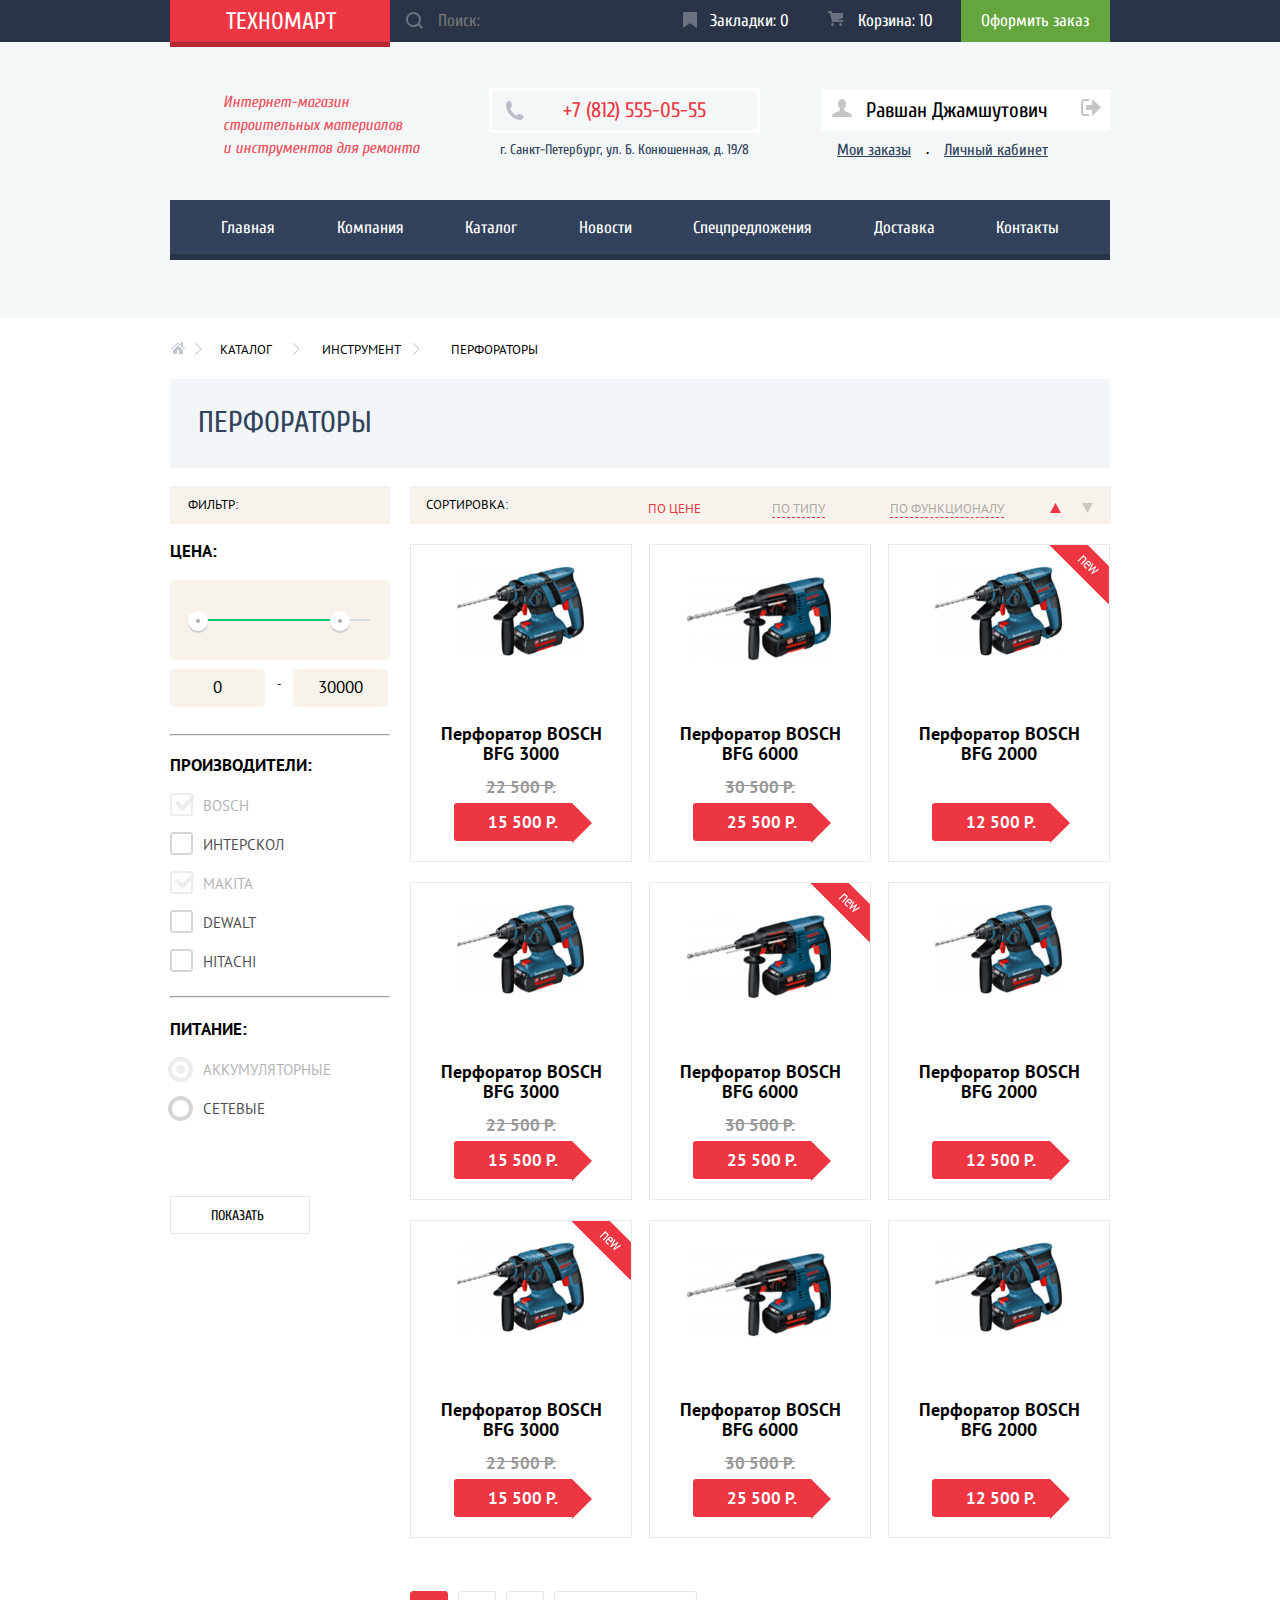
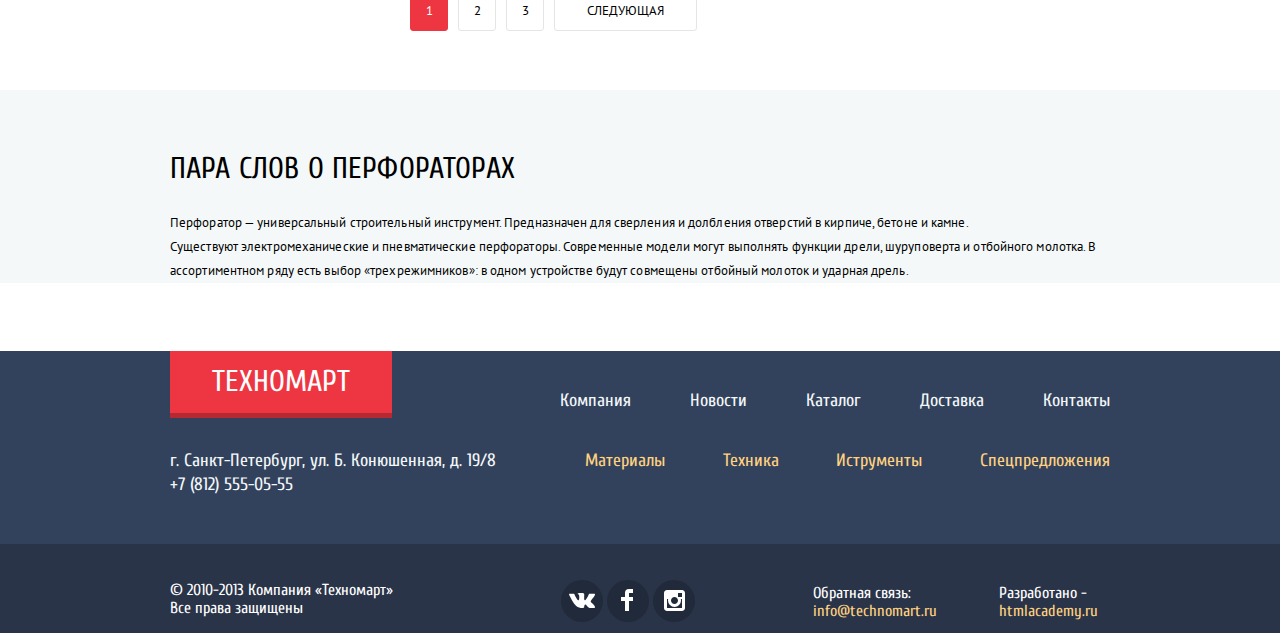
==== commit bcc5a976: "Устранил замечания наставника" ====
--- a/catalog.html
+++ b/catalog.html
@@ -16,18 +16,16 @@
         <div class="container"><!--Блок центровщик верхней панели хедера-->
           <div class="header-top-menu"><!--Блок верхней панели хедера-->
             <a class="top-menu-logo logo-button" href="index.html" aria-label="Логотип главной страницы">Техномарт</a><!--Эта ссылка на гл. страницу-->
-              <div class="search-form">
-                <form class="search" method="GET" action="https://echo.htmlacademy.ru">
+            <form class="search" method="GET" action="https://echo.htmlacademy.ru">
                   
-                  <label class="visually-hidden" for="user-search">Поиск</label>
-                  <input id="user-search" type="text" name="search" placeholder="Поиск:">
-                  <button class="search-button" type="submit" value="">
-                    <svg xmlns="http://www.w3.org/2000/svg" width="17" height="17" viewBox="0 0 17 17">
-                      <path fill="#ffffff" d="M17 15.586l-3.542-3.542A7.465 7.465 0 0 0 15 7.5 7.5 7.5 0 1 0 7.5 15c1.71 0 3.282-.579 4.544-1.542L15.586 17 17 15.586zM2 7.5C2 4.467 4.467 2 7.5 2 10.532 2 13 4.467 13 7.5c0 3.032-2.468 5.5-5.5 5.5A5.506 5.506 0 0 1 2 7.5z"/>
-                    </svg>
-                  </button>
-                </form>
-              </div>
+              <label class="visually-hidden" for="user-search">Поиск</label>
+              <input id="user-search" type="text" name="search" placeholder="Поиск:">
+              <button class="search-button" type="submit" value="">
+                <svg xmlns="http://www.w3.org/2000/svg" width="17" height="17" viewBox="0 0 17 17">
+                  <path fill="#ffffff" d="M17 15.586l-3.542-3.542A7.465 7.465 0 0 0 15 7.5 7.5 7.5 0 1 0 7.5 15c1.71 0 3.282-.579 4.544-1.542L15.586 17 17 15.586zM2 7.5C2 4.467 4.467 2 7.5 2 10.532 2 13 4.467 13 7.5c0 3.032-2.468 5.5-5.5 5.5A5.506 5.506 0 0 1 2 7.5z"/>
+                </svg>
+              </button>
+            </form>
               <div class="user-items">
                 <a class="bookmarks" href="#">Закладки: 0</a>
                 <a class="cart cart-active" href="#">Корзина: 10</a>
@@ -77,12 +75,12 @@
             <nav class="header-navigation" aria-label="Меню главнйо страницы"><!--Навигация в шапке сайта-->
               <ul class="site-navigation">
                 <li><a href="index.html" aria-label="Главная страница сайта">Главная</a></li>
-                <li><a href="#" aria-label="Переход на страницу компании">Компания</a></li>
+                <li><a href="company.html" aria-label="Переход на страницу компании">Компания</a></li>
                 <li><a href="catalog.html" aria-label="Переход на страницу каталога">Каталог</a></li>
-                <li><a href="#" aria-label="Переход на страницу новостей">Новости</a></li>
-                <li><a href="#" aria-label="Переход на страницу спецпрдложений">Спецпредложения</a></li>
-                <li><a href="#" aria-label="Информация о доставке товаров">Доставка</a></li>
-                <li><a href="#" aria-label="Переход на страницу контактов">Контакты</a></li>
+                <li><a href="news.html" aria-label="Переход на страницу новостей">Новости</a></li>
+                <li><a href="actions.html" aria-label="Переход на страницу спецпрдложений">Спецпредложения</a></li>
+                <li><a href="delivery.html" aria-label="Информация о доставке товаров">Доставка</a></li>
+                <li><a href="contacts.html" aria-label="Переход на страницу контактов">Контакты</a></li>
               </ul>
             </nav>
           </div>
@@ -178,10 +176,10 @@
             <section class="sort-block">
               <h2 class="block-title">Сортировка:</h2>
               <ul class="sort-panel">
-                <li class="by-price"><a href="#" class="sort-active">По цене</a></li>
+                <li class="by-price activ"><a href="#" class="sort-active">По цене</a></li>
                 <li class="by-type"><a href="#">По типу</a></li>
                 <li class="by-function"><a href="#">По функционалу</a></li>
-                <li class="sort-up">
+                <li class="sort-up activ">
                   <a href="#">
                   <svg xmlns="http://www.w3.org/2000/svg" width="11" height="10" viewBox="0 0 11 10">
                     <path fill="#231F20" d="M5.5 0L0 10h11z"/>
@@ -203,16 +201,14 @@
 
                 <li class="catalog-item"><!--Начало карточки одного из товаров-->
                   <div class="actions">
-                    <a href="#" class="item-buy">Купить</a>
-                    <a href="#" class="item-bookmarks">В закладки</a>
-                  </div>
-                  <a href="catalog-items.html">
-                    <p class="image">
-                      <img src="img/bfg3000.jpg" width="127" height="112" alt="Перфоратор BOSCH BFG 3000">
-                    </p>
-                    <h3>
-                      <span class="catalog-item-title">Перфоратор BOSCH BFG 3000</span>
-                    </h3>
+                    <a href="form.html" class="item-buy open-form">Купить</a>
+                    <a href="#" class="item-bookmarks">В закладки</a>
+                  </div>
+                  <a href="catalog-items.html">
+                    <p class="image">
+                      <img src="img/perforator-3000.jpg" width="127" height="112" alt="Перфоратор BOSCH BFG 3000">
+                    </p>
+                    <h3>Перфоратор BOSCH BFG 3000</h3>
                     <p class="catalog-item-price">
                       <b aria-label="Цена BOSCH BFG 3000">22 500 Р.</b>
                     </p>
@@ -222,16 +218,14 @@
 
                 <li class="catalog-item"><!--Карточка следующего товара-->
                   <div class="actions">
-                    <a href="#" class="item-buy">Купить</a>
-                    <a href="#" class="item-bookmarks">В закладки</a>
-                  </div>
-                  <a href="catalog-items.html">
-                    <p class="image">
-                      <img src="img/bfg6000.jpg" width="144" height="128" alt="Перфоратор BOSCH BFG 6000">
-                    </p>
-                    <h3>
-                      <span class="catalog-item-title">Перфоратор BOSCH BFG 6000</span>
-                    </h3>
+                    <a href="form.html" class="item-buy open-form">Купить</a>
+                    <a href="#" class="item-bookmarks">В закладки</a>
+                  </div>
+                  <a href="catalog-items.html">
+                    <p class="image">
+                      <img src="img/perforator-6000.jpg" width="144" height="128" alt="Перфоратор BOSCH BFG 6000">
+                    </p>
+                    <h3>Перфоратор BOSCH BFG 6000</h3>
                     <p class="catalog-item-price">
                       <b aria-label="Цена BOSCH BFG 6000">30 500 Р.</b>
                     </p>
@@ -241,16 +235,14 @@
                 
                 <li class="catalog-item flag-new">
                   <div class="actions">
-                    <a href="#" class="item-buy">Купить</a>
-                    <a href="#" class="item-bookmarks">В закладки</a>
-                  </div>
-                  <a href="catalog-items.html">
-                    <p class="image">
-                      <img src="img/bfg2000.jpg" width="127" height="112" alt="Перфоратор BOSCH BFG 2000">
-                    </p>
-                    <h3>
-                      <span class="catalog-item-title">Перфоратор BOSCH BFG 2000</span>
-                    </h3>
+                    <a href="form.html" class="item-buy open-form">Купить</a>
+                    <a href="#" class="item-bookmarks">В закладки</a>
+                  </div>
+                  <a href="catalog-items.html">
+                    <p class="image">
+                      <img src="img/perforator-2000.jpg" width="127" height="112" alt="Перфоратор BOSCH BFG 2000">
+                    </p>
+                    <h3>Перфоратор BOSCH BFG 2000</h3>
                     <p class="catalog-item-price">
                       <b></b>
                     </p>
@@ -260,16 +252,14 @@
 
                 <li class="catalog-item">
                   <div class="actions">
-                    <a href="#" class="item-buy">Купить</a>
-                    <a href="#" class="item-bookmarks">В закладки</a>
-                  </div>
-                  <a href="catalog-items.html">
-                    <p class="image">
-                      <img src="img/bfg3000.jpg" width="127" height="112" alt="Перфоратор BOSCH BFG 3000">
-                    </p>
-                    <h3>
-                      <span class="catalog-item-title">Перфоратор BOSCH BFG 3000</span>
-                    </h3>
+                    <a href="form.html" class="item-buy open-form">Купить</a>
+                    <a href="#" class="item-bookmarks">В закладки</a>
+                  </div>
+                  <a href="catalog-items.html">
+                    <p class="image">
+                      <img src="img/perforator-3000.jpg" width="127" height="112" alt="Перфоратор BOSCH BFG 3000">
+                    </p>
+                    <h3>Перфоратор BOSCH BFG 3000</h3>
                     <p class="catalog-item-price">
                       <b aria-label="Цена BOSCH BFG 3000">22 500 Р.</b>
                     </p>
@@ -279,16 +269,14 @@
 
                 <li class="catalog-item flag-new">
                   <div class="actions">
-                    <a href="#" class="item-buy">Купить</a>
-                    <a href="#" class="item-bookmarks">В закладки</a>
-                  </div>
-                  <a href="catalog-items.html">
-                    <p class="image">
-                      <img src="img/bfg6000.jpg" width="144" height="128" alt="Перфоратор BOSCH BFG 6000">
-                    </p>
-                    <h3>
-                      <span class="catalog-item-title">Перфоратор BOSCH BFG 6000</span>
-                    </h3>
+                    <a href="form.html" class="item-buy open-form">Купить</a>
+                    <a href="#" class="item-bookmarks">В закладки</a>
+                  </div>
+                  <a href="catalog-items.html">
+                    <p class="image">
+                      <img src="img/perforator-6000.jpg" width="144" height="128" alt="Перфоратор BOSCH BFG 6000">
+                    </p>
+                    <h3>Перфоратор BOSCH BFG 6000</h3>
                     <p class="catalog-item-price">
                       <b aria-label="Цена BOSCH BFG 6000">30 500 Р.</b>
                     </p>
@@ -298,16 +286,14 @@
 
                 <li class="catalog-item">
                   <div class="actions">
-                    <a href="#" class="item-buy">Купить</a>
-                    <a href="#" class="item-bookmarks">В закладки</a>
-                  </div>
-                  <a href="catalog-items.html">
-                    <p class="image">
-                      <img src="img/bfg2000.jpg" width="127" height="112" alt="Перфоратор BOSCH BFG 2000">
-                    </p>
-                    <h3>
-                      <span class="catalog-item-title">Перфоратор BOSCH BFG 2000</span>
-                    </h3>
+                    <a href="form.html" class="item-buy open-form">Купить</a>
+                    <a href="#" class="item-bookmarks">В закладки</a>
+                  </div>
+                  <a href="catalog-items.html">
+                    <p class="image">
+                      <img src="img/perforator-2000.jpg" width="127" height="112" alt="Перфоратор BOSCH BFG 2000">
+                    </p>
+                    <h3>Перфоратор BOSCH BFG 2000</h3>
                     <p class="catalog-item-price">
                       <b></b>
                     </p>
@@ -317,16 +303,14 @@
 
                 <li class="catalog-item flag-new">
                   <div class="actions">
-                    <a href="#" class="item-buy">Купить</a>
-                    <a href="#" class="item-bookmarks">В закладки</a>
-                  </div>
-                  <a href="catalog-items.html">
-                    <p class="image">
-                      <img src="img/bfg3000.jpg" width="127" height="112" alt="Перфоратор BOSCH BFG 3000">
-                    </p>
-                    <h3>
-                      <span class="catalog-item-title">Перфоратор BOSCH BFG 3000</span>
-                    </h3>
+                    <a href="form.html" class="item-buy open-form">Купить</a>
+                    <a href="#" class="item-bookmarks">В закладки</a>
+                  </div>
+                  <a href="catalog-items.html">
+                    <p class="image">
+                      <img src="img/perforator-3000.jpg" width="127" height="112" alt="Перфоратор BOSCH BFG 3000">
+                    </p>
+                    <h3>Перфоратор BOSCH BFG 3000</h3>
                     <p class="catalog-item-price">
                       <b aria-label="Цена BOSCH BFG 3000">22 500 Р.</b>
                     </p>
@@ -336,16 +320,14 @@
 
                 <li class="catalog-item">
                   <div class="actions">
-                    <a href="#" class="item-buy">Купить</a>
-                    <a href="#" class="item-bookmarks">В закладки</a>
-                  </div>
-                  <a href="catalog-items.html">
-                    <p class="image">
-                      <img src="img/bfg6000.jpg" width="144" height="128" alt="Перфоратор BOSCH BFG 6000">
-                    </p>
-                    <h3>
-                      <span class="catalog-item-title">Перфоратор BOSCH BFG 6000</span>
-                    </h3>
+                    <a href="form.html" class="item-buy open-form">Купить</a>
+                    <a href="#" class="item-bookmarks">В закладки</a>
+                  </div>
+                  <a href="catalog-items.html">
+                    <p class="image">
+                      <img src="img/perforator-6000.jpg" width="144" height="128" alt="Перфоратор BOSCH BFG 6000">
+                    </p>
+                    <h3>Перфоратор BOSCH BFG 6000</h3>
                     <p class="catalog-item-price">
                       <b aria-label="Цена BOSCH BFG 6000">30 500 Р.</b>
                     </p>
@@ -355,16 +337,14 @@
 
                 <li class="catalog-item">
                   <div class="actions">
-                    <a href="#" class="item-buy">Купить</a>
-                    <a href="#" class="item-bookmarks">В закладки</a>
-                  </div>
-                  <a href="catalog-items.html">
-                    <p class="image">
-                      <img src="img/bfg2000.jpg" width="127" height="112" alt="Перфоратор BOSCH BFG 2000">
-                    </p>
-                    <h3>
-                      <span class="catalog-item-title">Перфоратор BOSCH BFG 2000</span>
-                    </h3>
+                    <a href="form.html" class="item-buy open-form">Купить</a>
+                    <a href="#" class="item-bookmarks">В закладки</a>
+                  </div>
+                  <a href="catalog-items.html">
+                    <p class="image">
+                      <img src="img/perforator-2000.jpg" width="127" height="112" alt="Перфоратор BOSCH BFG 2000">
+                    </p>
+                    <h3>Перфоратор BOSCH BFG 2000</h3>
                     <p class="catalog-item-price">
                       <b></b>
                     </p>
@@ -375,7 +355,7 @@
             </section>
             <ul class="pagination-list"><!--Пагинатор-->
               <li>
-                <a href="#" class="pagination-item pagination-btn first-page">1</a>
+                <a href="#" class="pagination-item pagination-btn first-page active-btn">1</a>
               </li><!--Текущая страница-->
               <li>
                 <a href="#" class="pagination-item pagination-btn">2</a>
@@ -404,7 +384,7 @@
     <footer class="footer"><!--Блок футера-->
       <div class="container"><!--Блок центровщик футера-->
         <div class="footer-top"><!--Блок верхней панели в футере-->
-          <a class="footer-top-logo logo-button" href="#" aria-label="Логотип главной страницы">Техномарт</a>
+          <a class="footer-top-logo logo-button" href="index.html" aria-label="Логотип главной страницы">Техномарт</a>
           <ul class="footer-user-navigation">
             <li><a href="#" aria-label="Переход на страницу компании">Компания</a></li>
             <li><a href="#" aria-label="Переход на страницу новостей">Новости</a></li>
--- a/css/style.min.css
+++ b/css/style.min.css
@@ -1 +1 @@
-@-webkit-keyframes bounce{0%{-webkit-transform:translateY(-1000px);transform:translateY(-1000px)}70%{-webkit-transform:translateY(30px);transform:translateY(30px)}90%{-webkit-transform:translateY(-10px);transform:translateY(-10px)}to{-webkit-transform:translateY(0);transform:translateY(0)}}@keyframes bounce{0%{-webkit-transform:translateY(-1000px);transform:translateY(-1000px)}70%{-webkit-transform:translateY(30px);transform:translateY(30px)}90%{-webkit-transform:translateY(-10px);transform:translateY(-10px)}to{-webkit-transform:translateY(0);transform:translateY(0)}}@-webkit-keyframes shake{0%,to{-webkit-transform:translateX(0);transform:translateX(0)}10%,30%,50%,70%,90%{-webkit-transform:translateX(-10px);transform:translateX(-10px)}20%,40%,60%,80%{-webkit-transform:translateY(10px);transform:translateY(10px)}}@keyframes shake{0%,to{-webkit-transform:translateX(0);transform:translateX(0)}10%,30%,50%,70%,90%{-webkit-transform:translateX(-10px);transform:translateX(-10px)}20%,40%,60%,80%{-webkit-transform:translateY(10px);transform:translateY(10px)}}body{margin:0;padding:0;font-family:"PT Sans","Arial",sans-serif;font-size:14px;line-height:24px;font-weight:400;color:#000;background-color:#fff}a{text-decoration:none}img{max-width:100%;height:auto}.visually-hidden:not(:focus):not(:active),input[type=checkbox].visually-hidden,input[type=radio].visually-hidden{position:absolute;width:1px;height:1px;margin:-1px;border:0;padding:0;white-space:nowrap;-webkit-clip-path:inset(100%);clip-path:inset(100%);clip:rect(0,0,0,0);overflow:hidden}body,html{min-width:1200px}.container{width:940px;margin:0 auto;padding:0 10px}.logo-button{padding:10px 48px 8px 50px;min-width:122px;text-align:center;vertical-align:middle;background-color:#ee3643;-webkit-box-shadow:0 5px 0 0 #b52933;box-shadow:0 5px 0 0 #b52933}.logo-button:hover{background-color:#ca2c37}.logo-button:active{background-color:#ba2732}.header-top-menu{display:-webkit-box;display:-ms-flexbox;display:flex;-webkit-box-pack:justify;-ms-flex-pack:justify;justify-content:space-between;-webkit-box-align:center;-ms-flex-align:center;align-items:center;-ms-flex-wrap:wrap;flex-wrap:wrap}.search-button{width:17px;height:17px;background-color:transparent;border:0;opacity:.3}.search{position:relative}.bookmarks:hover::before,.cart:hover::before,.inner-page .cart:hover::before,.login-link:hover::before,.search-button:hover,.sort-up a:hover path,input[type=text]:hover+button{opacity:1}.search input[type=text]:focus{color:#000}.search input[type=text]:focus+button{opacity:1}.search input[type=text]:focus+button path{fill:red}.search input[type=text]{background-color:transparent;border:0;padding-top:12px;padding-bottom:12px;min-width:238px;cursor:pointer}.inner-page .search input[type=text]{min-width:236px}input[type=text]:hover{background-color:#212a3a}input[type=text]:active,input[type=text]:focus{background-color:#fff}.search input[placeholder]{padding-left:48px}.search-button{position:absolute;top:11px;left:10px}.user-items .bookmarks{position:relative;display:inline-block;padding:12px 36px 12px 25px;min-width:49px;text-align:center;vertical-align:middle;background-color:#293449}.inner-page .bookmarks{padding-right:30px}.bookmarks::before,.cart::before{content:"";position:absolute;top:12px;left:-2px;width:14px;height:16px;background-image:url(../img/icon-bookmark.svg);background-repeat:no-repeat;background-position:0 0;opacity:.3}.bookmarks:hover{background-color:#212a3a}.bookmarks:active{background-color:#161d29}.cart-background{background-color:#ee3643;color:green}.cart,.order{display:inline-block;text-align:center;vertical-align:middle}.cart{position:relative;padding:12px 31px 12px 35px;min-width:49px}.cart,.inner-page .cart{background-color:#293449}.inner-page .cart-background{background-color:#ee3643}.cart::before{left:6px;width:15px;background-image:url(../img/icon-cart.svg)}.cart:hover{background-color:#212a3a}.cart:active{background-color:#161d29}.order{padding:12px 10px;min-width:130px;background-color:#63a63e}.inner-page .order{padding:13px 10px}.order:hover{background-color:#5fbb2d}.order:active{background-color:#518534}.user-items{margin-left:auto}.header-info,.middle-wrapper{display:-webkit-box;display:-ms-flexbox;display:flex;-webkit-box-align:center;-ms-flex-align:center;align-items:center;-ms-flex-wrap:wrap;flex-wrap:wrap}.middle-wrapper{-webkit-box-pack:justify;min-width:940px;-ms-flex-pack:justify;justify-content:space-between}.header-info{-ms-flex-pack:distribute;justify-content:space-around}.header-page-title{width:200px;margin:49px 40px 40px 53px}.user-navigation li{display:inline-block;margin:0}.registration{margin-right:20px}.header-navigation{margin-bottom:67px}.inner-page .header-navigation{margin-bottom:64px}.site-navigation{display:-webkit-box;display:-ms-flexbox;display:flex;-webkit-box-pack:justify;-ms-flex-pack:justify;justify-content:space-between;-webkit-box-align:center;-ms-flex-align:center;align-items:center;-ms-flex-wrap:wrap;flex-wrap:wrap;width:940px;-webkit-box-shadow:0 6px #293449;box-shadow:0 6px #293449}.site-navigation a{display:block;padding:18px 6px;vertical-align:middle}.site-navigation li:first-child{padding-left:45px}.site-navigation li:last-child{padding-right:45px}.site-navigation a:focus,.site-navigation a:hover{background-color:#293449}.site-navigation a:active{background-color:#1d2739;color:rgba(255,255,255,.5)}.header{width:100%;background-color:#f3f7f8}.top-menu-wrapper{background-color:#293449}.header{margin-bottom:58px}.user-navigation{padding:0}.cards-item h3,.company-offer,.site-navigation{margin:0;padding:0}.popular-items-list,.slide-title{padding:0}.delivery-company,.list-services,.popular-company-list,.popular-items h3,.service{margin:0;padding:0}.footer-user-navigation{padding:0}.site-navigation{padding-top:1px;padding-bottom:0}.bookmarks,.cart,.order,.search input[type=text],.top-menu-logo{font-family:"Cuprum","Arial",sans-serif;font-weight:400;color:#fff}.top-menu-logo{text-transform:uppercase;background-color:#ee3643;font-size:24px;line-height:24px}.bookmarks,.cart,.order,.search input[type=text]{font-size:17px;line-height:18px}.header-top-menu,.list-services li:hover{background-color:#293449}.address,.contact-information a,.header-page-title,.user-navigation{font-family:"Cuprum","Arial",sans-serif}.header-page-title{font-size:16px;font-style:italic;line-height:23px;font-weight:400;color:#ef505b}.contact-information a{font-size:21px;font-style:normal;line-height:21px;font-weight:400;color:#ee3643;display:block;text-align:center;position:relative;padding-left:33px}.address{font-size:14px;line-height:24px;font-weight:400;color:#32425c}.inner-page .user-login,.user-navigation{font-size:21px;line-height:21px;font-weight:400;color:#000;list-style:none}.inner-page .user-login{text-decoration:none}.inner-page .user-account a,.inner-page .user-orders a{font-size:16px;line-height:18px;font-weight:400;color:#32425c;text-decoration:underline}.header-info{background-color:#f3f7f8}.contact .contact-information{border:3px solid #fff;margin:8px 35px 5px 26px}.contact-information{width:252px;padding-top:9px;padding-bottom:9px;padding-right:13px}.contact-information a::before,.inner-page .cart::before{content:"";position:absolute;background-repeat:no-repeat;background-position:0 0}.contact-information a::before{border-color:red;top:1px;left:13px;width:19px;height:19px;background-image:url(../img/icon-phone.svg)}.contact .address{margin:0 0 0 37px}.login-link a{padding-top:12px;padding-right:29px;padding-bottom:12px;min-width:49px;margin-right:4px;color:#000;background-color:#fff}.login-link svg{padding-left:13px;padding-right:7px;vertical-align:middle}.user-navigation{margin:0 0 0 auto;padding-bottom:21px}.inner-page .user-navigation{margin-left:auto;padding-top:6px;padding-bottom:0}.inner-page .cart,.login-link a,.registration a,.user-login,.user-logout{display:inline-block;text-align:center;vertical-align:middle}.registration a{padding:12px 25px 12px 22px;min-width:100px;color:#000;background-color:#fff}.user-navigation .login-link{position:relative}.inner-page .user-account a:hover,.inner-page .user-orders a:hover,.login-link a:hover,.registration a:hover{color:#ee3643}.login-link:hover path{fill:#293449}.login-link a:active,.registration a:active{color:#cacaca}.login-link:active path{fill:#cacaca}.inner-page .cart,.user-login,.user-logout{position:relative}.inner-page .cart{margin-right:-1px;padding:13px 28px 13px 44px;min-width:0}.inner-page .cart::before{top:11px;left:16px;width:15px;height:16px;background-image:url(../img/icon-cart.svg);opacity:.3}.user-account-block{display:flex;justify-content:space-between}.user-login,.user-logout{padding-top:10px;padding-bottom:10px;min-width:184px;background-color:#fff}.user-logout{min-width:10px}.user-login svg:first-child{padding-left:11px;padding-right:9px}.user-logout svg:last-child{padding-left:32px;padding-right:9px}.user-login:hover path,.user-logout:hover path{fill:#293449}.user-login:active{color:#cacaca}.user-login:active path,.user-logout:active path{fill:#cacaca}.inner-page .user-orders{padding-left:16px;padding-right:10px}.user-orders span{font-size:19px;vertical-align:top;padding-left:10px}.inner-page .user-account a:active,.inner-page .user-orders a:active{color:rgba(50,66,92,.3)}.header-navigation li{list-style:none;display:inline-block}.header-navigation a{font-family:"Cuprum","Arial",sans-serif;font-size:17px;line-height:17px;font-weight:400;color:#fff}.header-navigation{background-color:#32425c}.inner-page .header{margin-bottom:23px}.block-title{font-family:"PT Sans","Arial",sans-serif;font-size:14px;font-weight:400;color:#000}.block-title,.breadcrumbs,.sort-panel a{line-height:18px}.breadcrumbs,.filter legend,.filter-button,.filter-option label,.input-price input[type=text],.pagination-list,.sort-panel a{font-family:"PT Sans","Arial",sans-serif;font-weight:400;color:#000}.filter legend{font-weight:700;font-size:17px;line-height:30px}.breadcrumbs{font-size:13px;padding:0;margin:0 0 18px;display:-webkit-box;display:-ms-flexbox;display:flex}.breadcrumbs a{color:#000;margin-right:50px}.breadcrumbs,.filter legend,.pagination-list{text-transform:uppercase}.inner-page .title{height:89px;margin-bottom:18px}.breadcrumbs,.breadcrumbs a{position:relative}.breadcrumbs li{list-style:none}.breadcrumbs-current{margin-right:1px}.breadcrumbs li:first-child::after,.breadcrumbs li:first-child::before{position:absolute;content:"";background-repeat:no-repeat;width:14px;height:12px}.breadcrumbs li:first-child::before{padding-left:15px;top:1px;background-image:url(../img/icon-home.svg)}.breadcrumbs li:first-child::after{top:2px;left:24px;background-image:url(../img/icon-right-small.svg)}.breadcrumbs li:nth-child(2)::after{position:absolute;top:2px;left:122px;content:"";background-image:url(../img/icon-right-small.svg);background-repeat:no-repeat;width:14px;height:12px}.breadcrumbs li:last-child::after{position:absolute;top:2px;left:242px;content:"";background-image:url(../img/icon-right-small.svg);background-repeat:no-repeat;width:14px;height:12px}.filter-block{width:220px;margin-right:20px}.wrapper-filter{width:220px;margin-bottom:12px;background-color:#f7f3ec}.catalog-columns{display:-webkit-box;display:-ms-flexbox;display:flex}.filter-item{margin:0;padding:0;border:0}.range-filter{width:220px;margin-top:14px}.range-controls{position:relative;height:41px;padding-top:39px;margin-bottom:9px;padding-right:20px;padding-left:20px;background-color:#f7f3ec;border-radius:5px}.range-controls .bar{width:80%;height:2px;background:#00ca74}.range-controls .scale{height:2px;background:#d7dcde}.range-controls .toggle{position:absolute;top:31px;left:0;width:4px;height:4px;padding:0;border:8px solid #fff;border-radius:50%;background-color:#ababab;-webkit-box-shadow:0 2px 1px 0 #cfcfcf;box-shadow:0 2px 1px 0 #cfcfcf;cursor:pointer}.range-controls .toggle-min{left:18px}.range-controls .toggle-max{left:160px}.price-controls{font-size:0}.price-controls span{font-size:12px;margin-right:12px}.price-controls label{display:inline-block;font-size:17px;text-transform:uppercase}.price-controls input{font-family:"PT Sans","Arial",sans-serif;font-size:17px;text-align:center;color:#000;width:95px;padding:9px 0;margin-right:12px;border:0;border-radius:5px;background:#f7f3ec}.price-controls:hover input{background:#f7f3ec}.max-price{text-align:right}.max-price input{margin-right:0}.filter-share1{margin-top:27px;margin-bottom:14px}.filter-share2{margin-top:7px;margin-bottom:16px}.filter-block fieldset{border:0}.input-price input[type=text]{font-size:17px;line-height:18px}.filter-option label{font-size:15px;line-height:20px;position:relative;padding-left:33px;text-transform:uppercase;cursor:pointer}.manufacturer,.power-grid{margin-bottom:14px}.filter-option{margin-bottom:15px}.filter-option input[type=checkbox],.filter-option input[type=radio]{display:none}.filter-option input[type=checkbox]+label::before{content:"";position:absolute;width:26px;height:26px;top:-3px;left:-2px;background-image:url(../img/css_sprites.png);background-repeat:no-repeat;background-position:-55px -55px}.filter-option input[type=checkbox]:checked+label::after{content:'';position:absolute;width:26px;height:26px;top:-3px;left:-2px;background-image:url(../img/css_sprites.png);background-repeat:no-repeat;background-position:-8px -55px}.filter-option input[type=radio]+label::before{content:"";position:absolute;width:26px;height:26px;top:-3px;left:-2px;background-image:url(../img/css_sprites.png);background-repeat:no-repeat;background-position:-10px -10px}.filter-option input[type=radio]:checked+label::after{content:"";position:absolute;width:26px;height:26px;top:-3px;left:-2px;background-image:url(../img/css_sprites.png);background-repeat:no-repeat;background-position:-55px -10px}.inner-page .filter-button{display:inline-block;padding:10px 45px 8px 40px;margin-top:60px;text-align:center;vertical-align:middle;border:1px solid #e5e5e5;border-radius:2px;background-color:#fff}.catalog-block h3,.filter-block h2,.filter-block ul,.inner-page .footer-goods-company,.inner-page .footer-user-navigation,.inner-page .sort-panel,.sort-block h2{margin:0;padding:0}.sort-block,.sort-panel{display:-webkit-box;display:-ms-flexbox;display:flex}.sort-block{width:685px;margin-bottom:20px;padding-left:16px;padding-top:10px;padding-bottom:4px;-webkit-box-pack:justify;background-color:#f7f3ec;text-transform:uppercase;-ms-flex-pack:justify;justify-content:space-between}.wrapper-filter .block-title{font-size:13px;text-transform:uppercase;margin:10px 0;display:-webkit-inline-box;display:-ms-inline-flexbox;display:inline-flex;padding-left:18px}.sort-panel{-ms-flex-pack:distribute;justify-content:space-around}.catalog-block{padding:0;width:700px;margin:0 0 33px}.catalog-item-list{margin:0;padding:0;-webkit-box-pack:justify;-ms-flex-pack:justify;justify-content:space-between;-ms-flex-wrap:wrap;flex-wrap:wrap}.catalog-item,.catalog-item-list,.pagination-list{display:-webkit-box;display:-ms-flexbox;display:flex}.catalog-item{margin-bottom:20px;-webkit-box-orient:vertical;-webkit-box-direction:normal;-ms-flex-direction:column;flex-direction:column;-webkit-box-pack:center;-ms-flex-pack:center;justify-content:center;-webkit-box-align:center;-ms-flex-align:center;align-items:center;cursor:pointer}.pagination-list{padding:0;margin:0 0 62px}.title{background-color:#f2f6f8}.title h1{font-family:"Cuprum","Arial",sans-serif;font-size:30px;line-height:30px;font-weight:400;color:#32425c;text-transform:uppercase;padding-top:29px;padding-left:28px}.filter-button,.pagination-list{font-size:13px;line-height:18px}.pagination-list .last-page,.pagination-list .pagination-btn{color:#000}.last-page,.pagination-btn{margin-right:10px;text-align:center;vertical-align:middle;border:1px solid #e5e5e5;border-radius:3px}.pagination-btn{display:flex;padding:10px 14px 10px 15px}.last-page{padding:10px 32px;min-width:76px}.pagination-btn:hover{border:1px solid #bdc6ca}.pagination-btn:active,.pagination-btn:focus{color:#fef5f6;background-color:#ee3643;border:1px solid #ee3643}.filter-option,.pagination-list,.sort-panel li,.sort-up-down li{list-style:none}.sort-block .block-title,.sort-panel a{font-size:13px}.sort-panel .sort-down{padding-right:18px}.sort-panel .sort-up{padding-right:21px}.sort-down a path,.sort-up a path{opacity:.2}.sort-up a:active path,.sort-up a:focus path{fill:#ee3643;opacity:1}.sort-down a:hover path{opacity:1}.sort-down a:active path,.sort-down a:focus path{fill:#ee3643;opacity:1}.sort-panel .by-function{padding-right:46px}.by-function a,.by-function a:hover,.by-price a,.by-type a{color:#acaaa5;border-bottom:1px dashed #ee3643}.by-function a:hover{color:#000}.by-function a:active,.by-function a:focus{color:#ee3643;border-bottom:none}.sort-panel .by-type{padding-right:65px}.by-type a:hover{color:#000;border-bottom:1px dashed #ee3643}.by-type a:active,.by-type a:focus{color:#ee3643;border-bottom:none}.sort-panel .by-price{padding-right:71px}.by-price a:hover{color:#000;border-bottom:1px dashed #ee3643}.by-price a:active,.by-price a:focus{color:#ee3643;border-bottom:none}.info-items-block{margin-bottom:68px}.info .info-block-title{margin:0 0 27px;padding:60px 0 0}.info .info-item{margin:0;padding:0}.info-block-wrapper{width:100%;background-color:#f4f8f9;height:100%}.bottom-line,.top-line{display:-webkit-box;display:-ms-flexbox;display:flex;-webkit-box-pack:justify;-ms-flex-pack:justify;justify-content:space-between}.top-line{margin-bottom:20px}.bottom-line{-ms-flex-wrap:wrap;flex-wrap:wrap}.vertical-line .discount{margin-bottom:20px}.promo-block{margin-bottom:53px}.cards-item .btn{display:inline-block;padding:10px 23px;min-width:89px;text-align:center;vertical-align:middle;background-color:#e5e5e5;margin-left:24px}.delivery,.discount,.materials,.mechanism,.tools{position:relative;width:300px;height:123px}.flag-new::before{content:'';position:absolute;top:0;right:0;z-index:10;width:60px;height:60px;background-image:url(../img/new-flag.png);background-repeat:no-repeat;background-position:0 0}.delivery p::after,.discount p::after,.materials p::after,.mechanism p::after,.tools p::after{content:"";position:absolute;bottom:27px;right:43px;width:44px;height:65px;background-image:url(../img/icon-1.svg);background-repeat:no-repeat;background-position:0 0}.delivery p::after,.discount p::after,.mechanism p::after,.tools p::after{bottom:29px;right:28px;width:75px;height:61px;background-image:url(../img/icon-2.svg)}.delivery p::after,.discount p::after,.mechanism p::after{bottom:30px;right:31px;width:78px;height:62px;background-image:url(../img/icon-3.svg)}.delivery p::after,.discount p::after{bottom:25px;right:45px;width:59px;height:72px;background-image:url(../img/icon-4.svg)}.delivery p::after{bottom:28px;right:31px;width:78px;height:63px;background-image:url(../img/icon-5.svg)}.cards-item h3{padding-top:21px;padding-left:23px}.slider{height:266px}.company-offer{list-style:none}.company-offer h3,.company-offer-item a{font-family:"Cuprum","Arial",sans-serif;font-size:24px;line-height:30px;font-weight:700;color:#fff}.company-offer-item a{font-size:14px;line-height:18px;font-weight:400;border-radius:2px;text-transform:uppercase}.company-offer .materials{background-color:#ffbf47}.company-offer .tools{background-color:#3bbce3}.company-offer .mechanism{background-color:#dc91d8}.company-offer .discount{background-color:#8ed78f}.company-offer .delivery{background-color:#ffc047}.cards-item .btn{background-color:rgba(0,0,0,.1)}.cards-item .btn:focus,.cards-item .btn:hover{background-color:rgba(0,0,0,.2)}.cards-item .btn:active{background-color:rgba(0,0,0,.3)}.slider .slide-title{font-family:"Cuprum","Arial",sans-serif;font-size:36px;line-height:30px;font-weight:700;color:#fff;text-transform:uppercase}.slider .slide-description,.slider a{font-family:"PT Sans","Arial",sans-serif;font-size:18px;line-height:24px;font-weight:400;color:#fff}.slider a{font-family:"Cuprum","Arial",sans-serif;font-size:14px;line-height:18px}.slider::after{content:"";visibility:hidden;background-image:url(../img/slider2.jpg)}.slider{width:620px;position:relative}.slider-list{margin:0;padding:0;list-style:none}.slide-description{margin:0}.slide{display:none}.slide-title{width:620px;margin:0 0 0 24px;padding-top:27px}.slide-description{margin-left:24px;padding-bottom:125px}.slider-btn{display:inline-block;margin-left:27px;margin-bottom:20px;padding:11px 44px;min-width:105px;text-align:center;vertical-align:middle;background-color:#ee3643;border-radius:3px;cursor:pointer}.slider-btn:hover{background-color:#ca2c37}.slider-btn:active{background-color:#ba2732}.slider-controls{position:absolute;bottom:23px;right:286px;z-index:20;font-size:0}.arrow-left::after,.arrow-left::before,.arrow-right::after,.arrow-right::before{content:"";position:absolute;z-index:20;display:block;width:28px;height:4px;background:#fff;cursor:pointer}.arrow-left::before{left:22px;top:123px;-webkit-transform:rotate(-45deg);-ms-transform:rotate(-45deg);transform:rotate(-45deg)}.arrow-left::after,.arrow-right::after,.arrow-right::before{-webkit-transform:rotate(45deg);-ms-transform:rotate(45deg);transform:rotate(45deg)}.arrow-left::after{left:22px;top:140px}.arrow-right::after,.arrow-right::before{right:21px;top:123px}.arrow-right::after{top:140px;-webkit-transform:rotate(-45deg);-ms-transform:rotate(-45deg);transform:rotate(-45deg)}.slider-controls label{display:inline-block;width:8px;height:8px;margin-right:8px;vertical-align:top;background-color:transparent;border:2px solid #fff;border-radius:50%;cursor:pointer}#btn-1:checked~.slider-list{background-image:url(../img/slider.jpg)}#btn-2:checked~.slider-list{background-image:url(../img/slider2.jpg)}#btn-1:checked~.slider-list #slide1,#btn-2:checked~.slider-list #slide2,#credit:checked~.service #sl3,#delivery:checked~.service #sl1,#guaranty:checked~.service #sl2{display:block}#btn-1:checked~.slider-controls label[for=btn-1],#btn-2:checked~.slider-controls label[for=btn-2]{background-color:#ee3643}#btn-1:not(:checked)~.slider-controls label[for=btn-1],#btn-2:not(:checked)~.slider-controls label[for=btn-2]{background-color:#fff}.popular-items-block{display:-webkit-box;display:-ms-flexbox;display:flex;-webkit-box-pack:justify;-ms-flex-pack:justify;justify-content:space-between;-webkit-box-align:center;-ms-flex-align:center;align-items:center;padding-left:28px;padding-top:7px;padding-right:23px}.btn-popular-company,.btn-popular-items{display:inline-block;padding:11px 55px;min-width:111px;text-align:center;vertical-align:middle;background-color:#ee3643;border-radius:3px}.btn-popular-company{padding:11px 61px;min-width:131px}.btn-popular-company:hover,.btn-popular-items:hover{background-color:#ca2c37}.popular-items-block{margin-bottom:20px}.card-item,.popular-item,.popular-items-list{display:-webkit-box;display:-ms-flexbox;display:flex}.popular-items-list{margin:0 0 20px;-webkit-box-pack:justify;-ms-flex-pack:justify;justify-content:space-between}.card-item,.popular-item{-webkit-box-orient:vertical;-webkit-box-direction:normal;-ms-flex-direction:column;flex-direction:column;-webkit-box-align:center;-ms-flex-align:center;align-items:center}.catalog-category,.catalog-item-title{display:block;text-align:center}.catalog-item,.popular-item{position:relative;display:inline-block;width:220px;border:1px solid #eaeaea;text-align:center}.catalog-item .flag,.popular-item .flag{position:absolute;top:-1px;right:-1px;width:60px;height:60px;text-indent:-1000px;overflow:hidden;z-index:20}.catalog-item .flag-new,.popular-item .flag-new{background-image:url(../img/new-flag.png);background-repeat:no-repeat;background-position:0 0}.catalog-item .actions,.popular-item .actions{position:absolute;top:0;left:0;width:218px;height:88px;padding:40px 0;background-color:rgba(255,255,255,.9);z-index:10}.actions .item-bookmarks,.actions .item-buy{display:block;width:129px;margin:0 auto 7px;padding:7px 0;border:3px solid #63a63e;border-bottom-color:#367315;background-color:#63a63e;color:#fff;font-size:14px;font-weight:400;font-family:"Cuprum",sans-serif;line-height:18px;text-decoration:none;text-transform:uppercase;border-radius:3px}.actions .item-bookmarks{color:#32425c;background-color:#fff;border-bottom-color:#63a63e}.actions .item-buy:hover{background-color:#5fbb2d}.actions .item-buy:active{background-color:#518534}.actions .item-bookmarks:hover{border-color:#32425c}.actions .item-bookmarks:active{color:rgba(50,66,92,.3);border-color:rgba(0,0,0,.3)}.catalog-item .actions,.popular-item .actions{display:none}.catalog-item:hover .actions,.popular-item:hover .actions{display:block}.catalog-item .image,.popular-item .image{width:218px;height:155px;margin-top:10px}.catalog-item .image img,.popular-item .image img{max-width:100%}.catalog-item-title{min-height:40px;padding:0 25px;margin-top:10px;margin-bottom:15px}.catalog-item-price{padding:0;height:17px;margin:12px 0 10px;color:#999;text-decoration:line-through}.inner-page .catalog-item-price{margin-top:-3px}.catalog-item .item-discount,.popular-item .item-discount{position:relative;width:80px;margin:10px 43px 20px;padding:10px 29px;color:#fff;background:#ee3643;border-radius:3px}.catalog-item .item-discount:after,.popular-item .item-discount:after{content:"";position:absolute;top:0;right:-20px;width:0;height:0;border:20px solid #fff;border-left-color:#ee3643}.catalog-item:hover,.popular-item:hover{-webkit-box-shadow:-2px 1px 15px 0 #a9adb5,2px 15px 25px 0 #a9adb5;box-shadow:-2px 1px 15px 0 #a9adb5,2px 15px 25px 0 #a9adb5}.popular-items-block{background-color:#f9f5f0}.popular-items-block .block-title{font-family:"Cuprum","Arial",sans-serif;font-size:30px;line-height:30px;font-weight:400;text-transform:uppercase;color:#32425c}.popular-items-block a{color:#fff}.catalog-item h3,.catalog-item-new h3,.popular-item h3{font-family:"PT Sans","Arial",sans-serif;font-size:18px;line-height:20px;font-weight:700;color:#000}.item-bookmarks,.item-buy,.popular-items-block a{font-family:"Cuprum","Arial",sans-serif;font-size:14px;line-height:18px;font-weight:400;text-transform:uppercase}.item-buy{color:#fff}.item-bookmarks{color:#32425c}.catalog-item-price b,.item-discount,.item-discount a{font-family:"PT Sans","Arial",sans-serif;font-size:17px;line-height:18px;font-weight:700;color:#999}.item-discount,.item-discount a{color:#fff}.popular-company-block{-webkit-box-pack:justify;-ms-flex-pack:justify;justify-content:space-between;-webkit-box-align:center;-ms-flex-align:center;align-items:center;padding-left:28px;padding-top:7px;padding-right:24px}.brand-company,.popular-company-block,.popular-company-list{display:-webkit-box;display:-ms-flexbox;display:flex}.popular-company-list{-ms-flex-line-pack:justify;align-content:space-between;-ms-flex-wrap:wrap;flex-wrap:wrap;-webkit-box-pack:justify;-ms-flex-pack:justify;justify-content:space-between}.brand-company{-webkit-box-pack:center;-ms-flex-pack:center;justify-content:center;-webkit-box-align:center;-ms-flex-align:center;align-items:center}.popular-company-block{margin-bottom:20px}.popular-company{margin-bottom:58px}.brand-company:hover{-webkit-box-shadow:-2px 1px 15px 0 #a9adb5,2px 15px 25px 0 #a9adb5;box-shadow:-2px 1px 15px 0 #a9adb5,2px 15px 25px 0 #a9adb5}.popular-company-block{background-color:#f9f5f0}.brand-company{width:220px;height:145px;border:1px solid #eaeaea;margin-bottom:20px}.popular-company-list{list-style:none}.popular-company-block .block-title,.popular-company-block a{font-family:"Cuprum","Arial",sans-serif;font-size:30px;line-height:30px;font-weight:400;color:#32425c;text-transform:uppercase}.popular-company-block a{font-size:14px;line-height:18px;color:#fff;background-color:#ee3643}.services-block .services-block-title,.services-block .slogan{margin:0}.services-block .services-block-title{padding-bottom:24px}.services-block{margin-bottom:76px}.service-block-info,.services{display:-webkit-box;display:-ms-flexbox;display:flex}.services{-ms-flex-wrap:wrap;flex-wrap:wrap;-webkit-box-align:center;-ms-flex-align:center;align-items:center;width:400px;padding-top:70px;padding-bottom:68px}.service-block-info{-webkit-box-pack:start;-ms-flex-pack:start;justify-content:flex-start;position:relative}.list-services li{width:240px;height:61px;-webkit-box-align:center;-ms-flex-align:center;align-items:center;color:#fff;border-bottom:1px solid #4d637b;background-color:#32425c}.list-services label{display:block;padding-left:22px;padding-top:15px;padding-bottom:16px;font-family:"Cuprum","Arial",sans-serif;font-size:21px;line-height:30px;font-weight:700}.list-services .credit-active{border-bottom:none;margin-bottom:102px}.service::after,.service::before{content:"";visibility:hidden}.service::before{background-image:url(../img/guaranty.png)}.service::after{background-image:url(../img/credit.png)}#delivery:checked~.service{background-image:url(../img/delivery.png);background-repeat:no-repeat;background-position:232px 27px}#credit:checked~.service,#guaranty:checked~.service{background-image:url(../img/guaranty.png);background-repeat:no-repeat;background-position:315px 0}#credit:checked~.service{background-image:url(../img/credit.png);background-position:220px 0}#credit:checked~.list-services label[for=credit],#delivery:checked~.list-services label[for=delivery],#guaranty:checked~.list-services label[for=guaranty]{padding-bottom:18px;color:#000;background-color:#fff}#credit:checked~.list-services label[for=credit]:visited,#delivery:checked~.list-services label[for=delivery]:visited,#guaranty:checked~.list-services label[for=guaranty]:visited{color:#000;background-color:#fff}.service,.service::after,.service::before{width:auto}.services-block-wrapper{width:100%;background-color:#f4f8f9}.credit-active h3,.delivery-active h3,.guaranty-active h3,.info-block-title,.services .services-block-title{font-family:"Cuprum","Arial",sans-serif;font-size:30px;line-height:30px;font-weight:400;color:#000;text-transform:uppercase}.inner-page .info-block-title{letter-spacing:.16px}.credit-active p,.delivery-active p,.guaranty-active p,.info .info-item,.services .slogan{font-family:"PT Sans","Arial",sans-serif;font-size:13px;line-height:24px;font-weight:400;color:#000}.info .info-item{letter-spacing:.1px}.service-block-info .visually-hidden,.social-btn span{display:none}.list-services,.service{list-style:none}.list-services{position:relative}.list-services::after{content:"";position:absolute;z-index:70;top:-45px;left:230px;width:10px;height:284px;background-image:url(../img/line.png);background-repeat:no-repeat;background-position:0 0}.credit-active h3,.delivery-active h3,.guaranty-active h3{font-size:36px;line-height:36px;color:#32425c;margin:4px 0 0}.credit-active a,.delivery-company li{font-family:"Cuprum","Arial",sans-serif;font-weight:400}.credit-active a{text-transform:uppercase;margin-left:80px;background-color:#ee3643;font-size:14px;line-height:18px;color:#fff}.delivery-company li{font-size:18px;line-height:20px;color:#000;position:relative;padding-left:36px;padding-bottom:20px}.service-title{padding-left:80px}.service-description{width:700px;padding-left:80px;padding-bottom:15px;padding-top:10px}.company-promo{display:-webkit-box;display:-ms-flexbox;display:flex;-webkit-box-pack:justify;-ms-flex-pack:justify;justify-content:space-between}.left-column{width:540px;margin-right:113px}.right-column{width:310px}.company-promo .address-title,.company-promo .company-title{margin:0 0 26px}.company-promo .address-info,.company-promo .company-delivery,.company-promo .company-info{margin:0 0 24px}.company-promo .company-delivery{padding-right:132px}.company-promo .address-info{padding-right:119px}.delivery-company li::before{content:'';position:absolute;left:-2px;top:9px;display:block;width:25px;height:2px;background:#fb565a}.about-company .btn-company{text-transform:uppercase}.about-company{margin:17px 0 83px}.about-company a{margin:0}.open-modal{margin:40px 0 0}.btn-company,.modal-btn{display:inline-block;margin-bottom:20px;text-align:center;vertical-align:middle;background-color:#ee3643;border-radius:3px}.btn-company{margin-left:27px;cursor:pointer;padding:11px 40px;min-width:105px}.btn-company:hover,.button-form .button-submit:hover,.button-form .submit-order:hover,.modal-btn:hover{background-color:#ca2c37}.modal-btn{padding:11px 61px;min-width:121px}.company-promo .delivery-company,.footer-goods-company li,.footer-top li{list-style:none}.company-promo,.company-promo a,.open-modal a{font-family:"Cuprum","Arial",sans-serif}.company-promo .delivery,.company-promo h2,.company-promo p{font-size:30px;line-height:30px;font-weight:400;color:#000}.company-promo p{font-family:"PT Sans","Arial",sans-serif;font-size:13px;line-height:24px;letter-spacing:.1px}.company-promo .delivery{font-size:18px;line-height:20px}.company-promo a,.open-modal a{font-size:14px;line-height:18px;font-weight:400;color:#fff}.company-promo h2,.open-modal a{text-transform:uppercase}.footer-top-logo{display:inline-block;padding:16px 42px;min-width:136px;text-align:center;vertical-align:middle;background-color:#ee3643}.footer-top{margin-bottom:36px}.footer-middle,.footer-top,.footer-user-navigation{display:-webkit-box;display:-ms-flexbox;display:flex;-webkit-box-pack:justify;-ms-flex-pack:justify;justify-content:space-between}.footer-user-navigation{-webkit-box-align:center;-ms-flex-align:center;align-items:center;width:550px;margin:36px 0 0}.inner-page .footer-user-navigation{-webkit-box-align:end;-ms-flex-align:end;align-items:flex-end}.footer-middle{margin-bottom:47px}.footer-address{width:380px}.address-company a,.footer-user-navigation a{font-family:"Cuprum","Arial",sans-serif;font-size:18px;line-height:24px;font-weight:400;color:#f3f7f9}.footer-goods-company{display:-webkit-box;display:-ms-flexbox;display:flex;-webkit-box-pack:justify;-ms-flex-pack:justify;justify-content:space-between;-webkit-box-align:start;-ms-flex-align:start;align-items:flex-start;width:540px;margin:0}.inner-page .footer-goods-company{width:525px}.footer-bottom,.footer-contacts,.footer-contacts-mail,.footer-copyright{margin:0}.footer-bottom{display:-webkit-box;display:-ms-flexbox;display:flex;-webkit-box-align:center;-ms-flex-align:center;align-items:center}.footer-contacts{width:235px;margin-right:155px;margin-top:21px}.footer-social{width:135px;margin-right:118px}.footer-contacts-mail{width:140px}.footer-copyright{display:-webkit-box;display:-ms-flexbox;display:flex;-webkit-box-orient:vertical;-webkit-box-direction:normal;-ms-flex-direction:column;flex-direction:column;-webkit-box-align:start;-ms-flex-align:start;align-items:flex-start;margin-right:auto;margin-left:46px;padding-top:26px}.footer{background-color:#32425c}.footer-top-logo{font-family:"Cuprum","Arial",sans-serif;font-size:30px;line-height:30px;font-weight:400;color:#fff;text-transform:uppercase}.footer-goods-company li,.footer-user-navigation li{display:inline-block}.footer-goods-company a:hover,.footer-user-navigation a:hover{text-decoration:underline}.footer-address,.footer-goods-company a{font-family:"Cuprum","Arial",sans-serif;font-size:18px;line-height:24px;font-weight:400}.footer-address{margin:0;color:#f3f7f9}.footer-goods-company a{color:#ffd180}.footer-bottom-wrapper{width:100%;background-color:#293449}.footer-contacts p,.footer-contacts-mail a,.footer-contacts-mail span,.footer-copyright a,.footer-copyright span{font-family:"Cuprum","Arial",sans-serif;font-size:16px;line-height:18px;font-weight:400;color:#fff}.footer-social{text-align:center}.social-btn{color:#fff}.social-btn-vk{margin-top:32px}.button-form .order-close:hover,.social-btn-fb:hover,.social-btn-inst:hover,.social-btn-vk:hover{background-color:#ee3643}.social-btn-fb::before,.social-btn-inst::before,.social-btn-vk::before{content:"";position:absolute;top:13px;left:8px;width:26px;height:15px;background-image:url(../img/icon-vk.svg);background-repeat:no-repeat}.social-btn-fb,.social-btn-inst,.social-btn-vk{position:relative;display:inline-block;width:42px;height:42px;line-height:42px;text-decoration:none;background-color:#212a3a;border-radius:50px}.social-btn-fb::before,.social-btn-inst::before{top:9px;left:14px;width:12px;height:22px;background-image:url(../img/icon-fb.svg)}.social-btn-inst::before{top:10px;left:11px;width:21px;height:21px;background-image:url(../img/icon-insta.svg)}.footer-contacts-mail{display:-webkit-box;display:-ms-flexbox;display:flex;-webkit-box-orient:vertical;-webkit-box-direction:normal;-ms-flex-direction:column;flex-direction:column;-webkit-box-align:start;-ms-flex-align:start;align-items:flex-start;text-align:right;padding-top:27px}.footer-contacts-mail a,.footer-copyright a{color:#ffd180}.footer-copyright{text-align:right}.modal,.modal-close{background-color:#fff}.modal{color:#000;-webkit-box-shadow:0 30px 50px rgba(0,0,0,.7);box-shadow:0 30px 50px rgba(0,0,0,.7);position:fixed}.modal-close{position:absolute;top:7px;right:7px;width:21px;height:21px;font-size:0;border:0;cursor:pointer;z-index:3}.modal-close::after,.modal-close::before{content:"";position:absolute;top:9px;left:0;width:21px;height:3px;background-color:#ee3643}.modal-close::before{-webkit-transform:rotate(45deg);-ms-transform:rotate(45deg);transform:rotate(45deg)}.modal-close::after{-webkit-transform:rotate(-45deg);-ms-transform:rotate(-45deg);transform:rotate(-45deg)}.modal-login{font-family:"Cuprum","Arial",sans-serif;font-size:18px;line-height:18px;font-weight:400;width:620px;margin-left:-310px;padding-top:48px;z-index:1000;top:135px;left:50%;border-top:7px solid #ee3643}.user-data input[type=email],.user-data input[type=text]{border:2px solid #dee3e4}.user-data input[type=email],.user-data input[type=text],.user-data textarea[name=letter]{font-family:"PT Sans","Arial",sans-serif;font-size:14px;line-height:18px;font-weight:400;color:#a9a9a9}.user-data input[type=email]:hover,.user-data input[type=text]:hover,.user-data textarea[name=letter]:hover{border-color:#b5b5b5}.user-data input[type=email]:focus,.user-data input[type=text]:focus,.user-data textarea[name=letter]:focus{border-color:#ee3643}.user-data{margin:0 auto}.button-form,.feedback-form,.user-data{display:-webkit-box;display:-ms-flexbox;display:flex;-ms-flex-pack:distribute;justify-content:space-around;-ms-flex-wrap:wrap;flex-wrap:wrap}.feedback-form{width:460px;margin:0;padding:0}.appointment-item{margin:0}.button-form{width:620px;background-color:#f4f4f4}.appointment-item{width:220px}.name{margin-right:20px;margin-bottom:22px}.textarea{width:460px}.appointment-item label{display:block;margin-bottom:15px}.appointment-item input,.user-data textarea[name=letter]{-webkit-box-sizing:border-box;box-sizing:border-box;border:2px solid #dee3e4;border-radius:2px;outline:0}.appointment-item input{padding:10px 14px;width:220px}.user-data textarea[name=letter]{width:460px;padding-top:10px;padding-left:14px;padding-right:14px}.user-data textarea{margin-bottom:37px}.button-form .button-submit{display:block;padding-top:14px;padding-bottom:14px;width:460px;border:0;border-radius:5px;margin-top:37px;margin-bottom:37px}.size-background{width:100%;min-height:112px;background-color:#f4f4f4}.modal-map{width:940px;height:446px;margin-left:-470px;z-index:1000;top:55px;left:50%}.modal-map p{position:absolute;top:0;left:0;z-index:1;margin:0}.modal-map iframe{position:relative;z-index:2;border:0}.button,.button-submit,.modal-buy-curt{font-family:"Cuprum","Arial",sans-serif;font-weight:400}.button-submit{font-size:14px;line-height:18px;text-transform:uppercase;text-align:center;color:#fff;background-color:#ee3643}.button,.modal-buy-curt{color:#000;background-color:#fff}.button{text-transform:uppercase;font-size:14px;line-height:18px}.modal-buy-curt{font-size:30px;line-height:30px;z-index:1000;width:620px;margin-left:-310px;top:47px;left:50%;border-top:7px solid #ee3643}.info-order{display:-webkit-box;display:-ms-flexbox;display:flex;-webkit-box-pack:center;-ms-flex-pack:center;justify-content:center;-webkit-box-align:center;-ms-flex-align:center;align-items:center;-ms-flex-wrap:wrap;flex-wrap:wrap}.info-order img{margin-top:48px;margin-right:32px;margin-bottom:49px}.button-form .order-close,.button-form .submit-order{display:inline-block;border-radius:5px;margin-top:37px;margin-bottom:37px}.button-form .submit-order{margin-right:20px;color:#fff;background-color:#ee3643;border:0;padding:14px 62px 14px 59px;min-width:99px}.button-form .order-close{padding:14px 48px 14px 44px;min-width:128px}.modal{display:none}.modal-error,.modal-show{-webkit-animation-duration:.6s;animation-duration:.6s}.modal-show{display:block;-webkit-animation-name:bounce;animation-name:bounce}.modal-error{-webkit-animation-name:shake;animation-name:shake}+@-webkit-keyframes bounce{0%{-webkit-transform:translateY(-1000px);transform:translateY(-1000px)}70%{-webkit-transform:translateY(30px);transform:translateY(30px)}90%{-webkit-transform:translateY(-10px);transform:translateY(-10px)}to{-webkit-transform:translateY(0);transform:translateY(0)}}@keyframes bounce{0%{-webkit-transform:translateY(-1000px);transform:translateY(-1000px)}70%{-webkit-transform:translateY(30px);transform:translateY(30px)}90%{-webkit-transform:translateY(-10px);transform:translateY(-10px)}to{-webkit-transform:translateY(0);transform:translateY(0)}}@-webkit-keyframes shake{0%,to{-webkit-transform:translateX(0);transform:translateX(0)}10%,30%,50%,70%,90%{-webkit-transform:translateX(-10px);transform:translateX(-10px)}20%,40%,60%,80%{-webkit-transform:translateY(10px);transform:translateY(10px)}}@keyframes shake{0%,to{-webkit-transform:translateX(0);transform:translateX(0)}10%,30%,50%,70%,90%{-webkit-transform:translateX(-10px);transform:translateX(-10px)}20%,40%,60%,80%{-webkit-transform:translateY(10px);transform:translateY(10px)}}body{margin:0;padding:0;font-family:"PT Sans","Arial",sans-serif;font-size:14px;line-height:24px;font-weight:400;color:#000;background-color:#fff}a{text-decoration:none}img{max-width:100%;height:auto}.visually-hidden:not(:focus):not(:active),input[type=checkbox].visually-hidden,input[type=radio].visually-hidden{position:absolute;width:1px;height:1px;margin:-1px;border:0;padding:0;white-space:nowrap;-webkit-clip-path:inset(100%);clip-path:inset(100%);clip:rect(0,0,0,0);overflow:hidden}body,html{min-width:1200px}.container{width:940px;margin:0 auto;padding:0 10px}.logo-button{padding:10px 48px 8px 50px;min-width:122px;text-align:center;vertical-align:middle;background-color:#ee3643;-webkit-box-shadow:0 5px 0 0 #b52933;box-shadow:0 5px 0 0 #b52933}.logo-button:hover{background-color:#ca2c37}.logo-button:active{background-color:#ba2732}.header-top-menu{display:-webkit-box;display:-ms-flexbox;display:flex;-webkit-box-pack:justify;-ms-flex-pack:justify;justify-content:space-between;-webkit-box-align:center;-ms-flex-align:center;align-items:center;-ms-flex-wrap:wrap;flex-wrap:wrap}.search-button{width:17px;height:17px;background-color:transparent;border:0;opacity:.3}.search{position:relative}.bookmarks:hover::before,.cart:hover::before,.filter-option input[type=checkbox]+label:hover,.inner-page .cart:hover::before,.login-link:hover::before,.search-button:hover,input[type=text]:hover+button{opacity:1}.search input[type=text]:focus{color:#000}.search input[type=text]:focus+.search-button{opacity:1}.search input[type=text]:focus+.search-button path{fill:red}.search input[type=text]{background-color:transparent;border:0;padding-top:12px;padding-bottom:12px;min-width:240px;cursor:pointer}.inner-page .search input[type=text]{min-width:236px}input[type=text]:hover{background-color:#212a3a}input[type=text]:active,input[type=text]:focus{background-color:#fff}.search input[placeholder]{padding-left:48px}.search-button{position:absolute;top:11px;left:10px}.user-items .bookmarks{position:relative;display:inline-block;padding:12px 36px 12px 27px;min-width:49px;text-align:center;vertical-align:middle;background-color:#293449}.inner-page .bookmarks{padding-right:27px}.bookmarks::before,.cart::before{content:"";position:absolute;top:12px;left:0;width:14px;height:16px;background-image:url(../img/icon-bookmark.svg);background-repeat:no-repeat;background-position:0 0;opacity:.3}.bookmarks:hover{background-color:#212a3a}.bookmarks:active{background-color:#161d29}.cart-background{background-color:#ee3643;color:green}.cart,.order{display:inline-block;text-align:center;vertical-align:middle}.cart{position:relative;padding:12px 31px 12px 35px;min-width:49px}.cart,.inner-page .cart{background-color:#293449}.inner-page .cart-background{background-color:#ee3643}.cart::before{left:6px;width:15px;background-image:url(../img/icon-cart.svg)}.cart:hover{background-color:#212a3a}.cart:active{background-color:#161d29}.order{min-width:130px;background-color:#63a63e}.inner-page .order,.order{padding:12px 10px}.order:hover{background-color:#5fbb2d}.order:active{background-color:#518534}.user-items{margin-left:auto}.header-info,.middle-wrapper{display:-webkit-box;display:-ms-flexbox;display:flex;-webkit-box-align:center;-ms-flex-align:center;align-items:center;-ms-flex-wrap:wrap;flex-wrap:wrap}.middle-wrapper{-webkit-box-pack:justify;min-width:940px;-ms-flex-pack:justify;justify-content:space-between}.header-info{-ms-flex-pack:distribute;justify-content:space-around}.header-page-title{width:200px;margin:49px 40px 40px 53px}.user-navigation li{display:inline-block;vertical-align:middle;margin:0}.registration{margin-right:20px}.header-navigation{margin-bottom:67px}.inner-page .header-navigation{margin-bottom:64px}.site-navigation{display:-webkit-box;display:-ms-flexbox;display:flex;-webkit-box-pack:justify;-ms-flex-pack:justify;justify-content:space-between;-webkit-box-align:center;-ms-flex-align:center;align-items:center;-ms-flex-wrap:wrap;flex-wrap:wrap;width:940px;-webkit-box-shadow:0 6px #293449;box-shadow:0 6px #293449}.site-navigation a{display:block;padding:18px 6px;vertical-align:middle}.site-navigation li:first-child{padding-left:45px}.site-navigation li:last-child{padding-right:45px}.site-navigation a:focus,.site-navigation a:hover{background-color:#293449}.site-navigation a:active{background-color:#1d2739;color:rgba(255,255,255,.5)}.header{width:100%;background-color:#f3f7f8}.top-menu-wrapper{background-color:#293449}.header{margin-bottom:58px}.user-navigation{padding:0}.cards-item h3,.company-offer,.site-navigation{margin:0;padding:0}.popular-items-list,.slide-title{padding:0}.delivery-company,.list-services,.popular-company-list,.popular-items h3,.service{margin:0;padding:0}.footer-user-navigation{padding:0}.site-navigation{padding-top:1px;padding-bottom:0}.bookmarks,.cart,.order,.search input[type=text],.top-menu-logo{font-family:"Cuprum","Arial",sans-serif;font-weight:400;color:#fff}.top-menu-logo{text-transform:uppercase;background-color:#ee3643;font-size:24px;line-height:24px}.bookmarks,.cart,.order,.search input[type=text]{font-size:17px;line-height:18px}.header-top-menu,.list-services li:hover{background-color:#293449}.address,.contact-information a,.header-page-title,.user-navigation{font-family:"Cuprum","Arial",sans-serif}.header-page-title{font-size:16px;font-style:italic;line-height:23px;font-weight:400;color:#ef505b}.contact-information a{font-size:21px;font-style:normal;line-height:21px;font-weight:400;color:#ee3643;display:block;text-align:center;position:relative;padding-left:33px}.address{font-size:14px;line-height:24px;font-weight:400;color:#32425c}.inner-page .user-login,.user-navigation{font-size:21px;line-height:21px;font-weight:400;color:#000;list-style:none}.inner-page .user-login{text-decoration:none}.inner-page .user-account a,.inner-page .user-orders a{font-size:16px;line-height:18px;font-weight:400;color:#32425c;text-decoration:underline}.header-info{background-color:#f3f7f8}.contact .contact-information{border:3px solid #fff;margin:8px 35px 5px 26px}.contact-information{width:252px;padding-top:9px;padding-bottom:9px;padding-right:13px}.contact-information a::before,.inner-page .cart::before{content:"";position:absolute;background-repeat:no-repeat;background-position:0 0}.contact-information a::before{border-color:red;top:1px;left:13px;width:19px;height:19px;background-image:url(../img/icon-phone.svg)}.contact .address{margin:0 0 0 37px}.login-link a{padding-top:12px;padding-right:29px;padding-bottom:12px;min-width:49px;margin-right:4px;color:#000;background-color:#fff}.login-link svg{padding-left:13px;padding-right:7px;vertical-align:middle}.user-navigation{margin:0 0 0 auto;padding-bottom:21px}.inner-page .user-navigation{margin-left:auto;padding-top:6px;padding-bottom:0}.inner-page .cart,.login-link a,.registration a,.user-login,.user-logout{display:inline-block;text-align:center;vertical-align:middle}.registration a{padding:12px 25px 12px 22px;min-width:100px;color:#000;background-color:#fff}.user-navigation .login-link{position:relative}.inner-page .user-account a:hover,.inner-page .user-orders a:hover,.login-link a:hover,.registration a:hover{color:#ee3643}.login-link:hover path{fill:#293449}.login-link a:active,.registration a:active{color:#cacaca}.login-link:active path{fill:#cacaca}.inner-page .cart,.user-login,.user-logout{position:relative}.inner-page .cart{margin-right:-1px;padding:12px 28px 12px 38px;min-width:0}.inner-page .cart::before{top:11px;left:8px;width:15px;height:16px;background-image:url(../img/icon-cart.svg);opacity:.3}.user-account-block{display:flex;justify-content:space-between}.user-login,.user-logout{padding-top:10px;padding-bottom:10px;min-width:184px;background-color:#fff}.user-logout{min-width:10px}.user-login svg:first-child{padding-left:11px;padding-right:9px}.user-logout svg:last-child{padding-left:32px;padding-right:9px}.user-login:hover path,.user-logout:hover path{fill:#293449}.user-login:active{color:#cacaca}.user-login:active path,.user-logout:active path{fill:#cacaca}.inner-page .user-orders{padding-left:16px;padding-right:10px}.user-orders span{font-size:19px;vertical-align:top;padding-left:10px}.inner-page .user-account a:active,.inner-page .user-orders a:active{color:rgba(50,66,92,.3)}.header-navigation li{list-style:none;display:inline-block;vertical-align:middle}.header-navigation a{font-family:"Cuprum","Arial",sans-serif;font-size:17px;line-height:17px;font-weight:400;color:#fff}.header-navigation{background-color:#32425c}.inner-page .header{margin-bottom:23px}.block-title{font-family:"PT Sans","Arial",sans-serif;font-size:14px;font-weight:400;color:#000}.block-title,.breadcrumbs,.sort-panel a{line-height:18px}.breadcrumbs,.filter legend,.filter-button,.filter-option label,.input-price input[type=text],.pagination-list,.sort-panel a{font-family:"PT Sans","Arial",sans-serif;font-weight:400;color:#000}.filter legend{font-weight:700;font-size:17px;line-height:30px}.breadcrumbs{font-size:13px;padding:0;margin:0 0 18px;display:-webkit-box;display:-ms-flexbox;display:flex}.breadcrumbs a{color:#000;margin-right:50px}.breadcrumbs,.filter legend,.pagination-list{text-transform:uppercase}.inner-page .title{height:89px;margin-bottom:18px}.breadcrumbs,.breadcrumbs a{position:relative}.breadcrumbs li{list-style:none}.breadcrumbs-current{margin-right:1px}.breadcrumbs li:first-child::after,.breadcrumbs li:first-child::before{position:absolute;content:"";background-repeat:no-repeat;width:14px;height:12px}.breadcrumbs li:first-child::before{padding-left:15px;top:1px;background-image:url(../img/icon-home.svg)}.breadcrumbs li:first-child::after{top:2px;left:24px;background-image:url(../img/icon-right-small.svg)}.breadcrumbs li:nth-child(2)::after{position:absolute;top:2px;left:122px;content:"";background-image:url(../img/icon-right-small.svg);background-repeat:no-repeat;width:14px;height:12px}.breadcrumbs li:last-child::after{position:absolute;top:2px;left:242px;content:"";background-image:url(../img/icon-right-small.svg);background-repeat:no-repeat;width:14px;height:12px}.filter-block{width:220px;margin-right:20px}.wrapper-filter{width:220px;margin-bottom:12px;background-color:#f7f3ec}.catalog-columns{display:-webkit-box;display:-ms-flexbox;display:flex}.filter-item{margin:0;padding:0;border:0}.range-filter{width:220px;margin-top:14px}.range-controls{position:relative;height:41px;padding-top:39px;margin-bottom:9px;padding-right:20px;padding-left:20px;background-color:#f7f3ec;border-radius:5px}.range-controls .bar{width:80%;height:2px;background:#00ca74}.range-controls .scale{height:2px;background:#d7dcde}.range-controls .toggle{position:absolute;top:31px;left:0;width:4px;height:4px;padding:0;border:8px solid #fff;border-radius:50%;background-color:#ababab;-webkit-box-shadow:0 2px 1px 0 #cfcfcf;box-shadow:0 2px 1px 0 #cfcfcf;cursor:pointer}.range-controls .toggle-min{left:18px}.range-controls .toggle-max{left:160px}.price-controls{font-size:0}.price-controls span{font-size:12px;margin-right:12px}.price-controls label{display:inline-block;vertical-align:middle;font-size:17px;text-transform:uppercase}.price-controls input{font-family:"PT Sans","Arial",sans-serif;font-size:17px;text-align:center;color:#000;width:95px;padding:9px 0;margin-right:12px;border:0;border-radius:5px;background:#f7f3ec}.price-controls:hover input{background:#f7f3ec}.max-price{text-align:right}.max-price input{margin-right:0}.filter-share1{margin-top:27px;margin-bottom:14px}.filter-share2{margin-top:7px;margin-bottom:16px}.filter-block fieldset{border:0}.input-price input[type=text]{font-size:17px;line-height:18px}.filter-option label{font-size:15px;line-height:20px;position:relative;padding-left:33px;text-transform:uppercase;cursor:pointer}.manufacturer,.power-grid{margin-bottom:14px}.filter-option{margin-bottom:15px}.filter-option input[type=checkbox],.filter-option input[type=radio]{display:none}.filter-option input[type=checkbox]+label::before{content:"";position:absolute;width:26px;height:26px;top:-3px;left:-2px;background-image:url(../img/css_sprites.png);background-repeat:no-repeat;background-position:-55px -55px}.filter-option input[type=checkbox]:checked+label::after{content:'';position:absolute;width:26px;height:26px;top:-3px;left:-2px;background-image:url(../img/css_sprites.png);background-repeat:no-repeat;background-position:-8px -55px}.filter-option input[type=checkbox]+label,.filter-option input[type=radio]+label{opacity:.7}.filter-option input[type=checkbox]:checked+label{opacity:.3}.filter-option input[type=radio]+label::before{content:"";position:absolute;width:26px;height:26px;top:-3px;left:-2px;background-image:url(../img/css_sprites.png);background-repeat:no-repeat;background-position:-10px -10px}.filter-option input[type=radio]:checked+label::after{content:"";position:absolute;width:26px;height:26px;top:-3px;left:-2px;background-image:url(../img/css_sprites.png);background-repeat:no-repeat;background-position:-55px -10px}.filter-option input[type=radio]+label:hover,.sort-up a:hover path{opacity:1}.filter-option input[type=radio]:checked+label{opacity:.3}.inner-page .filter-button{display:inline-block;padding:10px 45px 8px 40px;margin-top:60px;text-align:center;vertical-align:middle;border:1px solid #e5e5e5;border-radius:2px;background-color:#fff}.catalog-block h3,.filter-block h2,.filter-block ul,.inner-page .footer-goods-company,.inner-page .footer-user-navigation,.inner-page .sort-panel,.sort-block h2{margin:0;padding:0}.sort-block,.sort-panel{display:-webkit-box;display:-ms-flexbox;display:flex;flex-wrap:wrap}.sort-block{min-width:685px;margin-bottom:20px;padding-left:16px;padding-top:10px;padding-bottom:4px;-webkit-box-pack:justify;background-color:#f7f3ec;text-transform:uppercase;-ms-flex-pack:justify;justify-content:space-between}.wrapper-filter .block-title{font-size:13px;text-transform:uppercase;margin:10px 0;display:-webkit-inline-box;display:-ms-inline-flexbox;display:inline-flex;padding-left:18px}.sort-panel{-ms-flex-pack:distribute;justify-content:space-around}.catalog-block{padding:0;width:700px;margin:0 0 33px}.catalog-item-list{margin:0;padding:0;-webkit-box-pack:justify;-ms-flex-pack:justify;justify-content:space-between;-ms-flex-wrap:wrap;flex-wrap:wrap}.catalog-item,.catalog-item-list,.pagination-list{display:-webkit-box;display:-ms-flexbox;display:flex}.catalog-item{margin-bottom:20px;-webkit-box-orient:vertical;-webkit-box-direction:normal;-ms-flex-direction:column;flex-direction:column;-webkit-box-pack:center;-ms-flex-pack:center;justify-content:center;-webkit-box-align:center;-ms-flex-align:center;align-items:center;cursor:pointer}.pagination-list{padding:0;margin:0 0 59px}.title{background-color:#f2f6f8}.title h1{font-family:"Cuprum","Arial",sans-serif;font-size:30px;line-height:30px;font-weight:400;color:#32425c;text-transform:uppercase;padding-top:29px;padding-left:28px}.filter-button,.pagination-list{font-size:13px;line-height:18px}.pagination-list .last-page,.pagination-list .pagination-btn{color:#000}.last-page,.pagination-btn{margin-right:10px;text-align:center;vertical-align:middle;border:1px solid #e5e5e5;border-radius:3px}.pagination-btn{display:flex;padding:10px 14px 10px 15px}.last-page{padding:10px 32px;min-width:76px}.pagination-btn:hover{border:1px solid #bdc6ca}.pagination-btn:active,.pagination-btn:focus{color:#fef5f6;background-color:#ee3643;border:1px solid #ee3643}.pagination-list .active-btn{color:#fff;background-color:#ee3643;border:1px solid #ee3643}.filter-option,.pagination-list,.sort-panel li,.sort-up-down li{list-style:none}.sort-block .block-title,.sort-panel a{font-size:13px}.sort-panel .sort-down{padding-right:18px}.sort-panel .sort-up{padding-right:21px}.sort-up path{opacity:.2}.activ path{fill:#ee3643;opacity:1}.sort-up a:active path,.sort-up a:focus path{fill:#ee3643;opacity:1}.sort-down path{opacity:.2}.sort-down a:hover path{opacity:1}.sort-down a:active path,.sort-down a:focus path{fill:#ee3643;opacity:1}.sort-panel .by-function{padding-right:46px}.by-function a,.by-function a:hover,.by-price a,.by-type a{color:#acaaa5;border-bottom:1px dashed #ee3643}.by-function a:hover{color:#000}.by-function a:active,.by-function a:focus{color:#ee3643;border-bottom:none}.sort-panel .by-type{padding-right:65px}.by-type a:hover{color:#000;border-bottom:1px dashed #ee3643}.by-type a:active,.by-type a:focus{color:#ee3643;border-bottom:none}.sort-panel .by-price{padding-right:71px}.sort-panel .activ a{color:#ee3643;border-bottom:none}.by-price a:hover{color:#000;border-bottom:1px dashed #ee3643}.by-price a:active,.by-price a:focus{color:#ee3643;border-bottom:none}.info-items-block{margin-bottom:68px}.info .info-block-title{margin:0 0 27px;padding:64px 0 0}.info .info-item{margin:0;padding:0}.info-block-wrapper{width:100%;background-color:#f4f8f9;height:100%}.bottom-line,.top-line{display:-webkit-box;display:-ms-flexbox;display:flex;-webkit-box-pack:justify;-ms-flex-pack:justify;justify-content:space-between;flex-wrap:wrap}.top-line{margin-bottom:20px}.bottom-line{-ms-flex-wrap:wrap}.vertical-line .discount{margin-bottom:20px}.promo-block{margin-bottom:53px}.cards-item .btn{display:inline-block;padding:10px 23px;min-width:89px;text-align:center;vertical-align:middle;background-color:#e5e5e5;margin-left:24px}.delivery,.discount,.materials,.mechanism,.tools{position:relative;width:300px;height:123px}.flag-new::before{content:'';position:absolute;top:0;right:0;z-index:11;width:60px;height:60px;background-image:url(../img/new-flag.png);background-repeat:no-repeat;background-position:0 0}.delivery p::after,.discount p::after,.materials p::after,.mechanism p::after,.tools p::after{content:"";position:absolute;bottom:27px;right:43px;width:44px;height:65px;background-image:url(../img/icon-1.svg);background-repeat:no-repeat;background-position:0 0}.delivery p::after,.discount p::after,.mechanism p::after,.tools p::after{bottom:29px;right:28px;width:75px;height:61px;background-image:url(../img/icon-2.svg)}.delivery p::after,.discount p::after,.mechanism p::after{bottom:30px;right:31px;width:78px;height:62px;background-image:url(../img/icon-3.svg)}.delivery p::after,.discount p::after{bottom:25px;right:45px;width:59px;height:72px;background-image:url(../img/icon-4.svg)}.delivery p::after{bottom:28px;right:31px;width:78px;height:63px;background-image:url(../img/icon-5.svg)}.cards-item h3{padding-top:21px;padding-left:23px}.slider{height:266px}.company-offer{list-style:none}.company-offer h3,.company-offer-item a{font-family:"Cuprum","Arial",sans-serif;font-size:24px;line-height:30px;font-weight:700;color:#fff}.company-offer-item a{font-size:14px;line-height:18px;font-weight:400;border-radius:2px;text-transform:uppercase}.company-offer .materials{background-color:#ffbf47}.company-offer .tools{background-color:#3bbce3}.company-offer .mechanism{background-color:#dc91d8}.company-offer .discount{background-color:#8ed78f}.company-offer .delivery{background-color:#ffc047}.cards-item .btn{background-color:rgba(0,0,0,.1)}.cards-item .btn:focus,.cards-item .btn:hover{background-color:rgba(0,0,0,.2)}.cards-item .btn:active{background-color:rgba(0,0,0,.3)}.slider .slide-title{font-family:"Cuprum","Arial",sans-serif;font-size:36px;line-height:30px;font-weight:700;color:#fff;text-transform:uppercase}.slider .slide-description,.slider a{font-family:"PT Sans","Arial",sans-serif;font-size:18px;line-height:24px;font-weight:400;color:#fff}.slider a{font-family:"Cuprum","Arial",sans-serif;font-size:14px;line-height:18px}.slider::after{content:"";visibility:hidden;background-image:url(../img/slider2.jpg)}.slider{width:620px;position:relative}.slider-list{margin:0;padding:0;list-style:none}.slide-description{margin:0}.slide{display:none}.slide-title{width:620px;margin:0 0 0 24px;padding-top:27px}.slide-description{margin-left:24px;padding-bottom:125px}.slider-btn{display:inline-block;margin-left:27px;margin-bottom:20px;padding:11px 44px;min-width:105px;text-align:center;vertical-align:middle;background-color:#ee3643;border-radius:3px;cursor:pointer}.slider-btn:hover{background-color:#ca2c37}.slider-btn:active{background-color:#ba2732}.slider-controls{position:absolute;bottom:23px;right:286px;z-index:20;font-size:0}.arrow-left::after,.arrow-left::before,.arrow-right::after,.arrow-right::before{content:"";position:absolute;z-index:20;display:block;width:28px;height:4px;background:#fff;cursor:pointer}.arrow-left::before{left:22px;top:123px;-webkit-transform:rotate(-45deg);-ms-transform:rotate(-45deg);transform:rotate(-45deg)}.arrow-left::after,.arrow-right::after,.arrow-right::before{-webkit-transform:rotate(45deg);-ms-transform:rotate(45deg);transform:rotate(45deg)}.arrow-left::after{left:22px;top:140px}.arrow-right::after,.arrow-right::before{right:21px;top:123px}.arrow-right::after{top:140px;-webkit-transform:rotate(-45deg);-ms-transform:rotate(-45deg);transform:rotate(-45deg)}.slider-controls label{display:inline-block;width:8px;height:8px;margin-right:8px;vertical-align:top;background-color:transparent;border:2px solid #fff;border-radius:50%;cursor:pointer}#btn-1:checked~.slider-list{background-image:url(../img/slider.jpg);background-color:#7d797b}#btn-2:checked~.slider-list{background-image:url(../img/slider2.jpg);background-color:#64373d}#btn-1:checked~.slider-list #slide1,#btn-2:checked~.slider-list #slide2,#credit:checked~.service #sl3,#delivery:checked~.service #sl1,#guaranty:checked~.service #sl2{display:block}#btn-1:checked~.slider-controls label[for=btn-1],#btn-2:checked~.slider-controls label[for=btn-2]{background-color:#ee3643}#btn-1:not(:checked)~.slider-controls label[for=btn-1],#btn-2:not(:checked)~.slider-controls label[for=btn-2]{background-color:#fff}.popular-items-block{display:-webkit-box;display:-ms-flexbox;display:flex;-webkit-box-pack:justify;-ms-flex-pack:justify;justify-content:space-between;-webkit-box-align:center;-ms-flex-align:center;align-items:center;padding-left:28px;padding-top:7px;padding-right:23px}.btn-popular-company,.btn-popular-items{display:inline-block;padding:11px 55px;min-width:111px;text-align:center;vertical-align:middle;background-color:#ee3643;border-radius:3px}.btn-popular-company{padding:11px 61px;min-width:131px}.btn-popular-company:hover,.btn-popular-items:hover{background-color:#ca2c37}.popular-items-block{margin-bottom:20px}.card-item,.popular-item,.popular-items-list{display:-webkit-box;display:-ms-flexbox;display:flex}.popular-items-list{margin:0 0 20px;-webkit-box-pack:justify;-ms-flex-pack:justify;justify-content:space-between}.card-item,.popular-item{-webkit-box-orient:vertical;-webkit-box-direction:normal;-ms-flex-direction:column;flex-direction:column;-webkit-box-align:center;-ms-flex-align:center;align-items:center}.catalog-category,.catalog-item-title{display:block;text-align:center}.catalog-item,.popular-item{position:relative;display:inline-block;width:220px;vertical-align:middle;border:1px solid #eaeaea;text-align:center}.catalog-item .flag,.popular-item .flag{position:absolute;top:-1px;right:-1px;width:60px;height:60px;text-indent:-1000px;overflow:hidden;z-index:20}.actions .item-buy::before,.catalog-item .flag-new,.popular-item .flag-new{background-image:url(../img/new-flag.png);background-repeat:no-repeat;background-position:0 0}.catalog-item .actions,.popular-item .actions{position:absolute;top:0;left:0;width:218px;height:88px;padding:40px 0;background-color:#fff;z-index:10}.actions .item-buy{padding:10px 2px;background-color:#63a63e;color:#fff}.actions .item-bookmarks,.actions .item-buy{display:block;width:130px;margin:5px auto 8px;font-size:14px;font-weight:400;font-family:"Cuprum","Arial",sans-serif;line-height:18px;text-decoration:none;text-transform:uppercase;border-radius:3px}.actions .item-buy,.popular-item .item-buy{position:relative}.actions .item-buy::before{content:"";position:absolute;top:11px;left:13px;width:15px;height:16px;background-image:url(../img/icon-cart.svg);opacity:.3}.item-buy:hover::before{opacity:1}.actions .item-buy{-webkit-box-shadow:inset 0 -3px 0 0 #367315;box-shadow:inset 0 -3px 0 0 #367315}.actions .item-buy:hover{background-color:#5fbb2d}.actions .item-buy:active{background-color:#518534;box-shadow:none}.actions .item-bookmarks{padding:7px 0;color:#32425c;background-color:#fff;border:3px solid #63a63e;border-bottom-color:#63a63e}.actions .item-bookmarks:hover{border-color:#32425c}.actions .item-bookmarks:active{color:rgba(50,66,92,.3);border-color:rgba(0,0,0,.3)}.catalog-item .actions,.popular-item .actions{display:none}.catalog-item:hover .actions,.popular-item:hover .actions{display:block}.catalog-item .image,.popular-item .image{width:218px;height:155px;margin-top:10px}.catalog-item .image img,.popular-item .image img{max-width:100%}.catalog-item h3,.popular-item .popular-title{min-height:40px;padding:0 25px;margin-top:10px;margin-bottom:15px}.catalog-item-price{padding:0;height:17px;margin:12px 0 10px;color:#999;text-decoration:line-through}.inner-page .catalog-item-price{margin-top:-3px}.catalog-item .item-discount,.popular-item .item-discount{position:relative;width:80px;margin:10px 43px 20px;padding:10px 29px;color:#fff;background:#ee3643;border-radius:3px}.catalog-item .item-discount:after,.popular-item .item-discount:after{content:"";position:absolute;top:0;right:-20px;width:0;height:0;border:20px solid #fff;border-left-color:#ee3643}.catalog-item:hover,.popular-item:hover{-webkit-box-shadow:-2px 1px 15px 0 #a9adb5,2px 15px 25px 0 #a9adb5;box-shadow:-2px 1px 15px 0 #a9adb5,2px 15px 25px 0 #a9adb5;opacity:1}.popular-items-block{background-color:#f9f5f0}.popular-items-block .block-title{font-family:"Cuprum","Arial",sans-serif;font-size:30px;line-height:30px;font-weight:400;text-transform:uppercase;color:#32425c}.popular-items-block a{color:#fff}.catalog-item h3,.catalog-item-new h3,.popular-item h3{font-family:"PT Sans","Arial",sans-serif;font-size:18px;line-height:20px;font-weight:700;color:#000}.item-bookmarks,.item-buy,.popular-items-block a{font-family:"Cuprum","Arial",sans-serif;font-size:14px;line-height:18px;font-weight:400;text-transform:uppercase}.item-buy{color:#fff}.item-bookmarks{color:#32425c}.catalog-item-price b,.item-discount,.item-discount a{font-family:"PT Sans","Arial",sans-serif;font-size:17px;line-height:18px;font-weight:700;color:#999}.item-discount,.item-discount a{color:#fff}.popular-company-block{display:-webkit-box;display:-ms-flexbox;display:flex;-webkit-box-pack:justify;-ms-flex-pack:justify;justify-content:space-between;-webkit-box-align:center;-ms-flex-align:center;align-items:center;padding-left:28px;padding-top:7px;padding-right:24px}.brand-company,.popular-company-list{display:-webkit-box;display:-ms-flexbox;display:flex;-ms-flex-wrap:wrap;flex-wrap:wrap}.popular-company-list{-ms-flex-line-pack:justify;align-content:space-between;-webkit-box-pack:justify;-ms-flex-pack:justify;justify-content:space-between}.brand-company{-webkit-box-pack:center;-ms-flex-pack:center;justify-content:center;-webkit-box-align:center;-ms-flex-align:center;align-items:center}.popular-company-block{margin-bottom:20px}.popular-company{margin-bottom:58px}.brand-company:hover{-webkit-box-shadow:-2px 1px 15px 0 #a9adb5,2px 15px 25px 0 #a9adb5;box-shadow:-2px 1px 15px 0 #a9adb5,2px 15px 25px 0 #a9adb5}.brand-company:active{opacity:.3}.popular-company-block{background-color:#f9f5f0}.brand-company{width:220px;height:145px;border:1px solid #eaeaea;margin-bottom:20px}.popular-company-list{list-style:none}.popular-company-block .block-title,.popular-company-block a{font-family:"Cuprum","Arial",sans-serif;font-size:30px;line-height:30px;font-weight:400;color:#32425c;text-transform:uppercase}.popular-company-block a{font-size:14px;line-height:18px;color:#fff;background-color:#ee3643}.services-block .services-block-title,.services-block .slogan{margin:0}.services-block .services-block-title{padding-bottom:24px}.services-block{margin-bottom:78px}.service-block-info,.services{display:-webkit-box;display:-ms-flexbox;display:flex}.services{-ms-flex-wrap:wrap;flex-wrap:wrap;-webkit-box-align:center;-ms-flex-align:center;align-items:center;width:400px;padding-top:70px;padding-bottom:68px}.service-block-info{-webkit-box-pack:start;-ms-flex-pack:start;justify-content:flex-start;position:relative}.list-services li{width:240px;height:61px;-webkit-box-align:center;-ms-flex-align:center;align-items:center;color:#fff;border-bottom:1px solid #4d637b;background-color:#32425c}.list-services label{display:block;padding-left:22px;padding-top:15px;padding-bottom:16px;font-family:"Cuprum","Arial",sans-serif;font-size:21px;line-height:30px;font-weight:700;cursor:pointer}.list-services .credit-active{border-bottom:none;margin-bottom:102px}.service::after,.service::before{content:"";visibility:hidden}.service::before{background-image:url(../img/guaranty.png)}.service::after{background-image:url(../img/credit.png)}#delivery:checked~.service{background-image:url(../img/delivery.png);background-repeat:no-repeat;background-position:232px 27px}#credit:checked~.service,#guaranty:checked~.service{background-image:url(../img/guaranty.png);background-repeat:no-repeat;background-position:315px 0}#credit:checked~.service{background-image:url(../img/credit.png);background-position:220px 0}#credit:checked~.list-services label[for=credit],#delivery:checked~.list-services label[for=delivery],#guaranty:checked~.list-services label[for=guaranty]{padding-bottom:18px;color:#000;background-color:#fff}#credit:checked~.list-services label[for=credit]:visited,#delivery:checked~.list-services label[for=delivery]:visited,#guaranty:checked~.list-services label[for=guaranty]:visited{color:#000;background-color:#fff}.service,.service::after,.service::before{width:auto}.services-block-wrapper{width:100%;background-color:#f4f8f9}.credit-active h3,.delivery-active h3,.guaranty-active h3,.info-block-title,.services .services-block-title{font-family:"Cuprum","Arial",sans-serif;font-size:30px;line-height:30px;font-weight:400;color:#000;text-transform:uppercase}.inner-page .info-block-title{letter-spacing:.16px}.credit-active p,.delivery-active p,.guaranty-active p,.info .info-item,.services .slogan{font-family:"PT Sans","Arial",sans-serif;font-size:13px;line-height:24px;font-weight:400;color:#000}.info .info-item{letter-spacing:.1px}.service-block-info .visually-hidden,.social-btn span{display:none}.list-services,.service{list-style:none}.list-services{position:relative}.list-services::after{content:"";position:absolute;z-index:70;top:-45px;left:230px;width:10px;height:284px;background-image:url(../img/line.png);background-repeat:no-repeat;background-position:0 0}.credit-active h3,.delivery-active h3,.guaranty-active h3{font-size:36px;line-height:36px;color:#32425c;margin:3px 0 0}.credit-active a,.delivery-company li{font-family:"Cuprum","Arial",sans-serif;font-weight:400}.credit-active a{text-transform:uppercase;margin-left:80px;background-color:#ee3643;font-size:14px;line-height:18px;color:#fff}.delivery-company li{font-size:18px;line-height:20px;color:#000;position:relative;padding-left:36px;padding-bottom:20px}.service-title{padding-left:80px}.service-description{width:700px;padding-left:80px;padding-bottom:15px;padding-top:10px}.company-promo{display:-webkit-box;display:-ms-flexbox;display:flex;-webkit-box-pack:justify;-ms-flex-pack:justify;justify-content:space-between}.left-column{width:540px;margin-right:113px}.right-column{width:310px}.company-promo .address-title,.company-promo .company-info,.company-promo .company-title{margin:0 0 26px}.company-promo .company-delivery{margin:0 0 20px}.company-promo .address-info{margin:0 0 32px}.company-promo .company-delivery{padding-right:132px}.company-promo .address-info{padding-right:119px}.delivery-company li::before{content:'';position:absolute;left:-2px;top:9px;display:block;width:25px;height:2px;background:#fb565a}.about-company .btn-company{text-transform:uppercase}.about-company{margin:16px 0 86px}.about-company a{margin:0}.open-modal{margin:31px 0 0}.btn-company,.modal-btn{display:inline-block;margin-bottom:20px;text-align:center;vertical-align:middle;background-color:#ee3643;border-radius:3px}.btn-company{margin-left:27px;cursor:pointer;padding:10px 40px;min-width:105px}.btn-company:hover,.button-form .button-submit:hover,.button-form .submit-order:hover,.modal-btn:hover{background-color:#ca2c37}.modal-btn{padding:11px 61px;min-width:121px}.company-promo .delivery-company,.footer-goods-company li,.footer-top li{list-style:none}.company-promo,.company-promo a,.open-modal a{font-family:"Cuprum","Arial",sans-serif}.company-promo .delivery,.company-promo h2,.company-promo p{font-size:30px;line-height:30px;font-weight:400;color:#000}.company-promo p{font-family:"PT Sans","Arial",sans-serif;font-size:13px;line-height:24px;letter-spacing:.1px}.company-promo .delivery{font-size:18px;line-height:20px}.company-promo a,.open-modal a{font-size:14px;line-height:18px;font-weight:400;color:#fff}.company-promo img{background-color:#eee8ef}.company-promo h2,.open-modal a{text-transform:uppercase}.footer-top-logo{display:inline-block;padding:16px 42px;min-width:136px;text-align:center;vertical-align:middle;background-color:#ee3643}.footer-top{margin-bottom:36px}.footer-middle,.footer-top,.footer-user-navigation{display:-webkit-box;display:-ms-flexbox;display:flex;-webkit-box-pack:justify;-ms-flex-pack:justify;justify-content:space-between}.footer-user-navigation{-webkit-box-align:center;-ms-flex-align:center;align-items:center;width:550px;margin:36px 0 0}.inner-page .footer-user-navigation{-webkit-box-align:end;-ms-flex-align:end;align-items:flex-end}.footer-middle{margin-bottom:47px}.footer-address{width:380px}.address-company a,.footer-user-navigation a{font-family:"Cuprum","Arial",sans-serif;font-size:18px;line-height:24px;font-weight:400;color:#f3f7f9}.footer-goods-company{display:-webkit-box;display:-ms-flexbox;display:flex;-webkit-box-pack:justify;-ms-flex-pack:justify;justify-content:space-between;-webkit-box-align:start;-ms-flex-align:start;align-items:flex-start;width:540px;margin:0}.inner-page .footer-goods-company{width:525px}.footer-bottom,.footer-contacts,.footer-contacts-mail,.footer-copyright{margin:0}.footer-bottom{display:-webkit-box;display:-ms-flexbox;display:flex;-webkit-box-align:center;-ms-flex-align:center;align-items:center}.footer-contacts{min-width:235px;margin-right:155px;margin-top:21px}.footer-social{min-width:135px;margin-right:118px;margin-top:24px}.footer-contacts-mail{min-width:140px}.footer-copyright{display:-webkit-box;display:-ms-flexbox;display:flex;-webkit-box-orient:vertical;-webkit-box-direction:normal;-ms-flex-direction:column;flex-direction:column;-webkit-box-align:start;-ms-flex-align:start;align-items:flex-start;margin-right:auto;margin-left:46px;padding-top:26px}.footer{background-color:#32425c}.footer-top-logo{font-family:"Cuprum","Arial",sans-serif;font-size:30px;line-height:30px;font-weight:400;color:#fff;text-transform:uppercase}.footer-goods-company li,.footer-user-navigation li{display:inline-block;vertical-align:middle}.footer-goods-company a:hover,.footer-user-navigation a:hover{text-decoration:underline}.footer-user-navigation a:active{color:rgba(241,245,247,.5);text-decoration:none}.footer-goods-company a:active{color:rgba(255,209,128,.5);text-decoration:none}.footer-address,.footer-goods-company a{font-family:"Cuprum","Arial",sans-serif;font-size:18px;line-height:24px;font-weight:400}.footer-address{margin:0;color:#f3f7f9}.footer-goods-company a{color:#ffd180}.footer-bottom-wrapper{width:100%;background-color:#293449}.footer-contacts p,.footer-contacts-mail a,.footer-contacts-mail span,.footer-copyright a,.footer-copyright span{font-family:"Cuprum","Arial",sans-serif;font-size:16px;line-height:18px;font-weight:400;color:#fff}.footer-social{text-align:center}.social-btn{color:#fff}.social-btn-fb,.social-btn-inst,.social-btn-vk{position:relative;display:inline-block;vertical-align:middle;width:42px;height:42px;line-height:42px;text-decoration:none;background-color:#212a3a;border-radius:50px}.button-form .order-close:hover,.social-btn-fb:hover,.social-btn-inst:hover,.social-btn-vk:hover{background-color:#ee3643}.social-btn-fb::before,.social-btn-inst::before,.social-btn-vk::before{content:"";position:absolute;top:13px;left:8px;width:26px;height:15px;background-image:url(../img/icon-vk.svg);background-repeat:no-repeat}.social-btn-fb::before,.social-btn-inst::before{top:9px;left:14px;width:12px;height:22px;background-image:url(../img/icon-fb.svg)}.social-btn-inst::before{top:10px;left:11px;width:21px;height:21px;background-image:url(../img/icon-insta.svg)}.footer-contacts-mail{display:-webkit-box;display:-ms-flexbox;display:flex;-webkit-box-orient:vertical;-webkit-box-direction:normal;-ms-flex-direction:column;flex-direction:column;-webkit-box-align:start;-ms-flex-align:start;align-items:flex-start;text-align:right;padding-top:27px}.footer-contacts-mail a,.footer-copyright a{color:#ffd180}.footer-contacts-mail a:hover{text-decoration:underline}.footer-contacts-mail a:active{color:#ee3643;text-decoration:none}.footer-copyright{text-align:right}.footer-copyright a:hover{text-decoration:underline}.footer-copyright a:active{color:#ee3643;text-decoration:none}.modal,.modal-close{background-color:#fff}.modal{color:#000;-webkit-box-shadow:0 30px 50px rgba(0,0,0,.7);box-shadow:0 30px 50px rgba(0,0,0,.7);position:fixed}.modal-close{position:absolute;top:7px;right:7px;width:21px;height:21px;font-size:0;border:0;cursor:pointer;z-index:3}.modal-close::after,.modal-close::before{content:"";position:absolute;top:9px;left:0;width:21px;height:3px;background-color:#ee3643}.modal-close::before{-webkit-transform:rotate(45deg);-ms-transform:rotate(45deg);transform:rotate(45deg)}.modal-close::after{-webkit-transform:rotate(-45deg);-ms-transform:rotate(-45deg);transform:rotate(-45deg)}.modal-login{font-family:"Cuprum","Arial",sans-serif;font-size:18px;line-height:18px;font-weight:400;width:620px;margin-left:-310px;padding-top:48px;z-index:1000;top:135px;left:50%;border-top:7px solid #ee3643}.user-data input[type=email],.user-data input[type=text]{border:2px solid #dee3e4}.user-data input[type=email],.user-data input[type=text],.user-data textarea[name=letter]{font-family:"PT Sans","Arial",sans-serif;font-size:14px;line-height:18px;font-weight:400;color:#a9a9a9}.user-data input[type=email]:hover,.user-data input[type=text]:hover,.user-data textarea[name=letter]:hover{border-color:#b5b5b5}.user-data input[type=email]:focus,.user-data input[type=text]:focus,.user-data textarea[name=letter]:focus{border-color:#ee3643}.user-data{margin:0 auto}.button-form,.feedback-form,.user-data{display:-webkit-box;display:-ms-flexbox;display:flex;-ms-flex-pack:distribute;justify-content:space-around;-ms-flex-wrap:wrap;flex-wrap:wrap}.feedback-form{width:460px;margin:0;padding:0}.appointment-item{margin:0}.button-form{width:620px;background-color:#f4f4f4}.appointment-item{width:220px}.name{margin-right:20px;margin-bottom:22px}.textarea{width:460px}.appointment-item label{display:block;margin-bottom:15px}.appointment-item input,.user-data textarea[name=letter]{-webkit-box-sizing:border-box;box-sizing:border-box;border:2px solid #dee3e4;border-radius:2px;outline:0}.appointment-item input{padding:10px 14px;width:220px}.user-data textarea[name=letter]{width:460px;padding-top:10px;padding-left:14px;padding-right:14px}.user-data textarea{margin-bottom:37px}.button-form .button-submit{display:block;padding-top:14px;padding-bottom:14px;width:460px;border:0;border-radius:5px;margin-top:37px;margin-bottom:37px}.size-background{width:100%;min-height:112px;background-color:#f4f4f4}.modal-map{width:940px;height:446px;margin-left:-470px;z-index:1000;top:55px;left:50%}.modal-map p{position:absolute;top:0;left:0;z-index:1;margin:0}.modal-map iframe{position:relative;z-index:2;border:0}.button,.button-submit,.modal-buy-curt{font-family:"Cuprum","Arial",sans-serif;font-weight:400}.button-submit{font-size:14px;line-height:18px;text-transform:uppercase;text-align:center;color:#fff;background-color:#ee3643}.button,.modal-buy-curt{color:#000;background-color:#fff}.button{text-transform:uppercase;font-size:14px;line-height:18px}.modal-buy-curt{font-size:30px;line-height:30px;z-index:1000;width:620px;margin-left:-310px;top:47px;left:50%;border-top:7px solid #ee3643}.info-order{display:-webkit-box;display:-ms-flexbox;display:flex;-webkit-box-pack:center;-ms-flex-pack:center;justify-content:center;-webkit-box-align:center;-ms-flex-align:center;align-items:center;-ms-flex-wrap:wrap;flex-wrap:wrap}.info-order img{margin-top:48px;margin-right:32px;margin-bottom:49px}.button-form .order-close,.button-form .submit-order{display:inline-block;vertical-align:middle;border-radius:5px;margin-top:37px;margin-bottom:37px}.button-form .submit-order{margin-right:20px;color:#fff;background-color:#ee3643;border:0;padding:14px 62px 14px 59px;min-width:99px}.button-form .order-close{padding:14px 48px 14px 44px;min-width:128px}.modal{display:none}.modal-error,.modal-show{-webkit-animation-duration:.6s;animation-duration:.6s}.modal-show{display:block;-webkit-animation-name:bounce;animation-name:bounce}.modal-error{-webkit-animation-name:shake;animation-name:shake}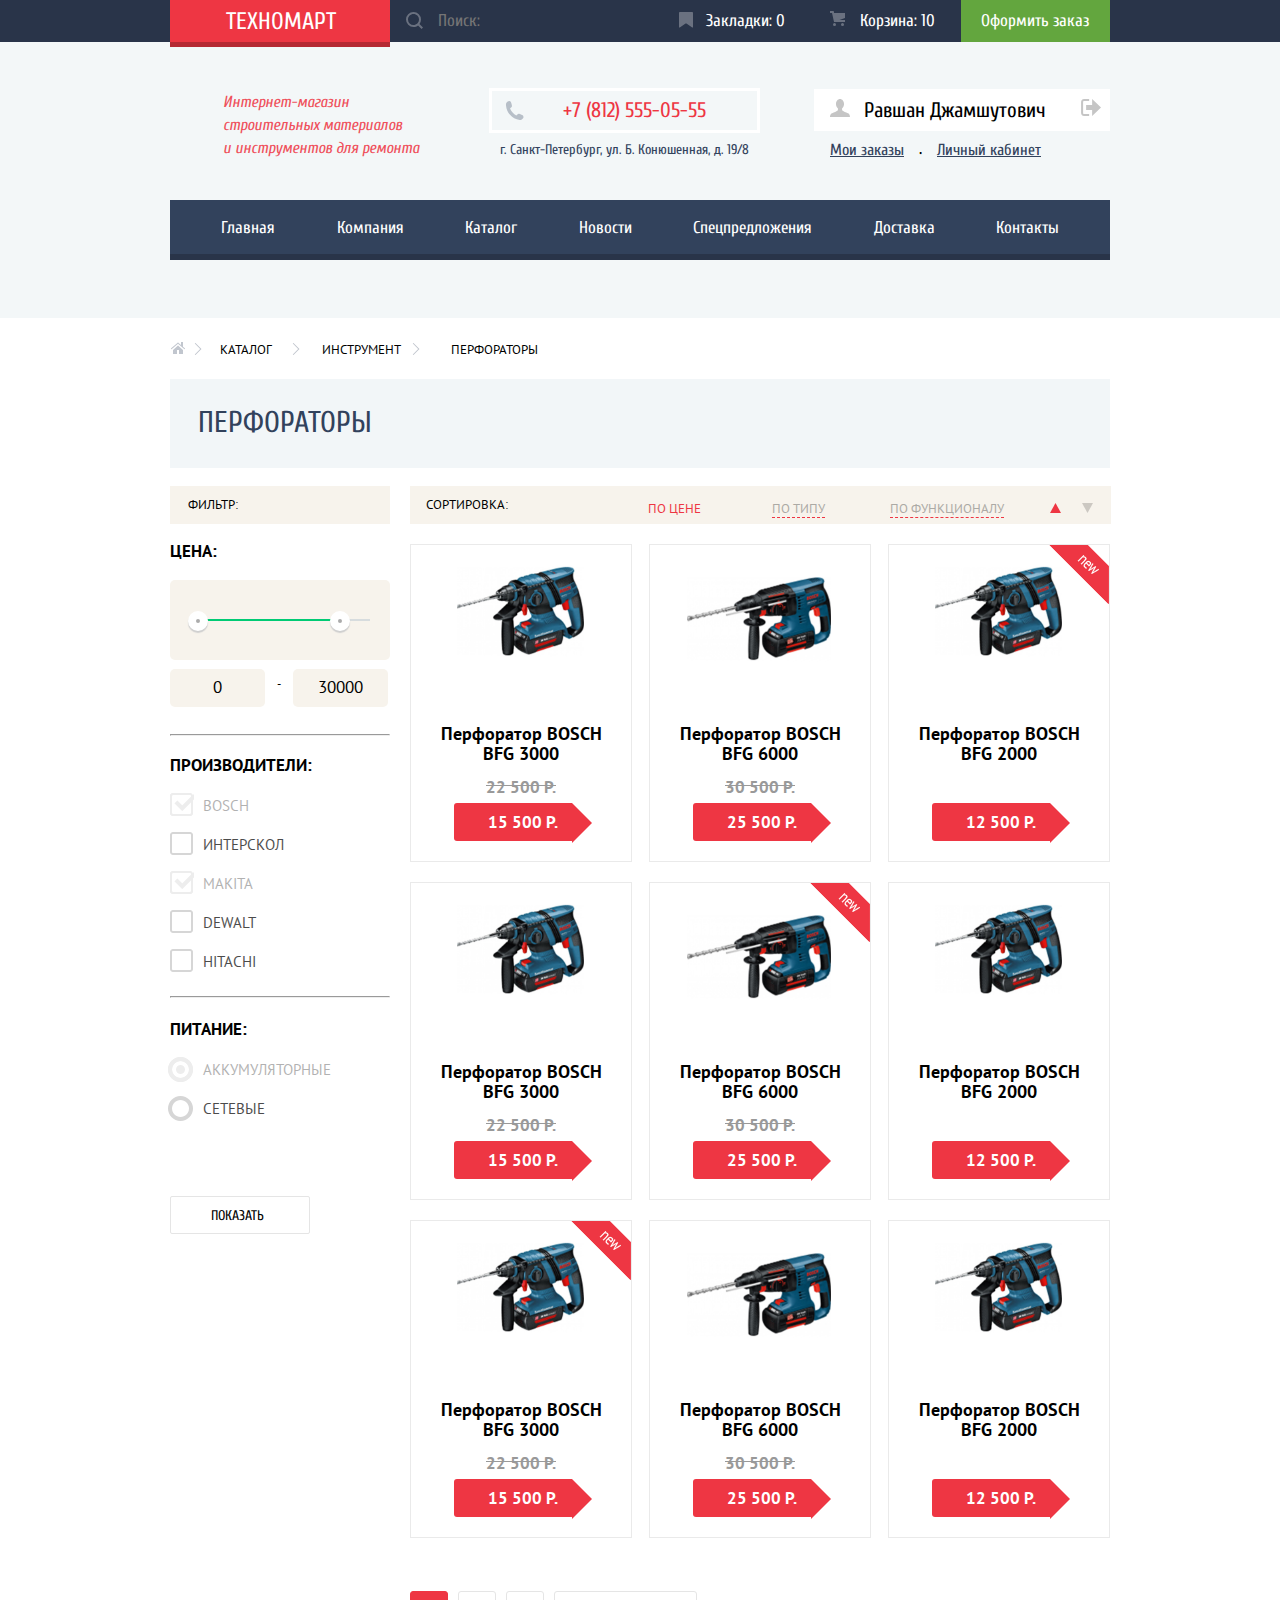
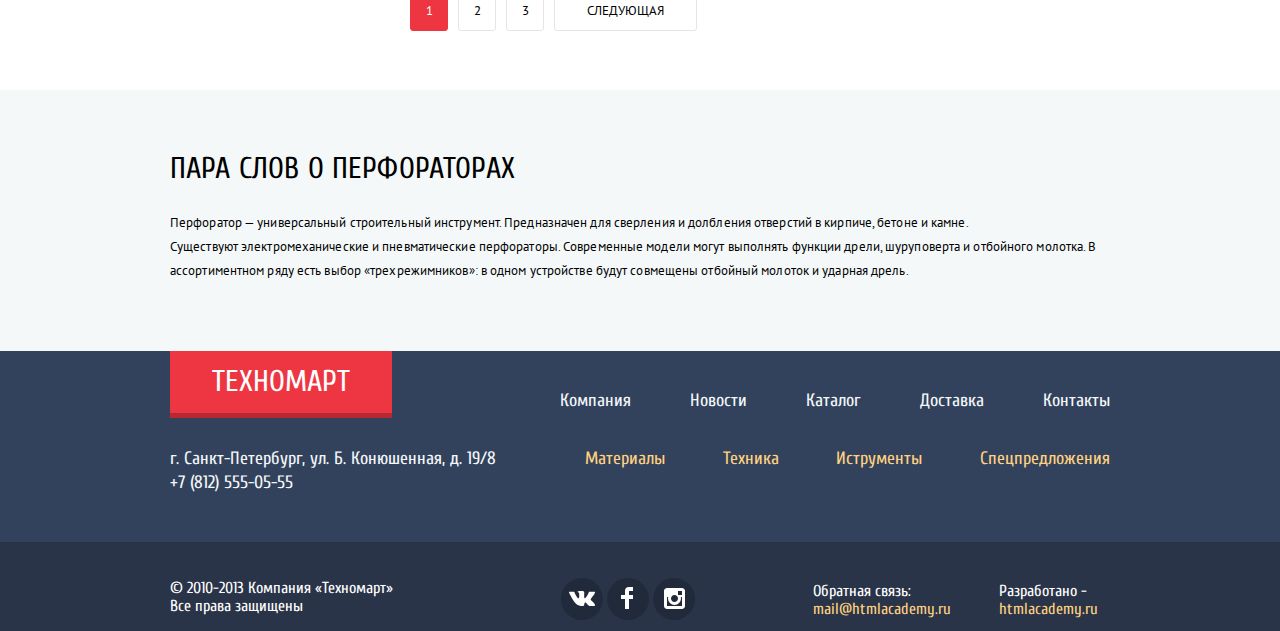
==== commit de38ba98: "Устранил замечания предварительной защиты" ====
--- a/catalog.html
+++ b/catalog.html
@@ -420,7 +420,7 @@
             </div>
             <div class="footer-contacts-mail"> <!--Блок обратной связи-->
               <span>Обратная связь:</span>
-              <a class="btn-feedback-form" href="mailto:info@technomart.ru?subject=">info@technomart.ru</a>
+              <a class="btn-feedback-form" href="mailto:info@technomart.ru?subject=">mail@htmlacademy.ru</a>
             </div>
             <div class="footer-copyright"> <!--Блок разработчика-->
               <span>Разработано -</span>
--- a/css/style.min.css
+++ b/css/style.min.css
@@ -1 +1 @@
-@-webkit-keyframes bounce{0%{-webkit-transform:translateY(-1000px);transform:translateY(-1000px)}70%{-webkit-transform:translateY(30px);transform:translateY(30px)}90%{-webkit-transform:translateY(-10px);transform:translateY(-10px)}to{-webkit-transform:translateY(0);transform:translateY(0)}}@keyframes bounce{0%{-webkit-transform:translateY(-1000px);transform:translateY(-1000px)}70%{-webkit-transform:translateY(30px);transform:translateY(30px)}90%{-webkit-transform:translateY(-10px);transform:translateY(-10px)}to{-webkit-transform:translateY(0);transform:translateY(0)}}@-webkit-keyframes shake{0%,to{-webkit-transform:translateX(0);transform:translateX(0)}10%,30%,50%,70%,90%{-webkit-transform:translateX(-10px);transform:translateX(-10px)}20%,40%,60%,80%{-webkit-transform:translateY(10px);transform:translateY(10px)}}@keyframes shake{0%,to{-webkit-transform:translateX(0);transform:translateX(0)}10%,30%,50%,70%,90%{-webkit-transform:translateX(-10px);transform:translateX(-10px)}20%,40%,60%,80%{-webkit-transform:translateY(10px);transform:translateY(10px)}}body{margin:0;padding:0;font-family:"PT Sans","Arial",sans-serif;font-size:14px;line-height:24px;font-weight:400;color:#000;background-color:#fff}a{text-decoration:none}img{max-width:100%;height:auto}.visually-hidden:not(:focus):not(:active),input[type=checkbox].visually-hidden,input[type=radio].visually-hidden{position:absolute;width:1px;height:1px;margin:-1px;border:0;padding:0;white-space:nowrap;-webkit-clip-path:inset(100%);clip-path:inset(100%);clip:rect(0,0,0,0);overflow:hidden}body,html{min-width:1200px}.container{width:940px;margin:0 auto;padding:0 10px}.logo-button{padding:10px 48px 8px 50px;min-width:122px;text-align:center;vertical-align:middle;background-color:#ee3643;-webkit-box-shadow:0 5px 0 0 #b52933;box-shadow:0 5px 0 0 #b52933}.logo-button:hover{background-color:#ca2c37}.logo-button:active{background-color:#ba2732}.header-top-menu{display:-webkit-box;display:-ms-flexbox;display:flex;-webkit-box-pack:justify;-ms-flex-pack:justify;justify-content:space-between;-webkit-box-align:center;-ms-flex-align:center;align-items:center;-ms-flex-wrap:wrap;flex-wrap:wrap}.search-button{width:17px;height:17px;background-color:transparent;border:0;opacity:.3}.search{position:relative}.bookmarks:hover::before,.cart:hover::before,.filter-option input[type=checkbox]+label:hover,.inner-page .cart:hover::before,.login-link:hover::before,.search-button:hover,input[type=text]:hover+button{opacity:1}.search input[type=text]:focus{color:#000}.search input[type=text]:focus+.search-button{opacity:1}.search input[type=text]:focus+.search-button path{fill:red}.search input[type=text]{background-color:transparent;border:0;padding-top:12px;padding-bottom:12px;min-width:240px;cursor:pointer}.inner-page .search input[type=text]{min-width:236px}input[type=text]:hover{background-color:#212a3a}input[type=text]:active,input[type=text]:focus{background-color:#fff}.search input[placeholder]{padding-left:48px}.search-button{position:absolute;top:11px;left:10px}.user-items .bookmarks{position:relative;display:inline-block;padding:12px 36px 12px 27px;min-width:49px;text-align:center;vertical-align:middle;background-color:#293449}.inner-page .bookmarks{padding-right:27px}.bookmarks::before,.cart::before{content:"";position:absolute;top:12px;left:0;width:14px;height:16px;background-image:url(../img/icon-bookmark.svg);background-repeat:no-repeat;background-position:0 0;opacity:.3}.bookmarks:hover{background-color:#212a3a}.bookmarks:active{background-color:#161d29}.cart-background{background-color:#ee3643;color:green}.cart,.order{display:inline-block;text-align:center;vertical-align:middle}.cart{position:relative;padding:12px 31px 12px 35px;min-width:49px}.cart,.inner-page .cart{background-color:#293449}.inner-page .cart-background{background-color:#ee3643}.cart::before{left:6px;width:15px;background-image:url(../img/icon-cart.svg)}.cart:hover{background-color:#212a3a}.cart:active{background-color:#161d29}.order{min-width:130px;background-color:#63a63e}.inner-page .order,.order{padding:12px 10px}.order:hover{background-color:#5fbb2d}.order:active{background-color:#518534}.user-items{margin-left:auto}.header-info,.middle-wrapper{display:-webkit-box;display:-ms-flexbox;display:flex;-webkit-box-align:center;-ms-flex-align:center;align-items:center;-ms-flex-wrap:wrap;flex-wrap:wrap}.middle-wrapper{-webkit-box-pack:justify;min-width:940px;-ms-flex-pack:justify;justify-content:space-between}.header-info{-ms-flex-pack:distribute;justify-content:space-around}.header-page-title{width:200px;margin:49px 40px 40px 53px}.user-navigation li{display:inline-block;vertical-align:middle;margin:0}.registration{margin-right:20px}.header-navigation{margin-bottom:67px}.inner-page .header-navigation{margin-bottom:64px}.site-navigation{display:-webkit-box;display:-ms-flexbox;display:flex;-webkit-box-pack:justify;-ms-flex-pack:justify;justify-content:space-between;-webkit-box-align:center;-ms-flex-align:center;align-items:center;-ms-flex-wrap:wrap;flex-wrap:wrap;width:940px;-webkit-box-shadow:0 6px #293449;box-shadow:0 6px #293449}.site-navigation a{display:block;padding:18px 6px;vertical-align:middle}.site-navigation li:first-child{padding-left:45px}.site-navigation li:last-child{padding-right:45px}.site-navigation a:focus,.site-navigation a:hover{background-color:#293449}.site-navigation a:active{background-color:#1d2739;color:rgba(255,255,255,.5)}.header{width:100%;background-color:#f3f7f8}.top-menu-wrapper{background-color:#293449}.header{margin-bottom:58px}.user-navigation{padding:0}.cards-item h3,.company-offer,.site-navigation{margin:0;padding:0}.popular-items-list,.slide-title{padding:0}.delivery-company,.list-services,.popular-company-list,.popular-items h3,.service{margin:0;padding:0}.footer-user-navigation{padding:0}.site-navigation{padding-top:1px;padding-bottom:0}.bookmarks,.cart,.order,.search input[type=text],.top-menu-logo{font-family:"Cuprum","Arial",sans-serif;font-weight:400;color:#fff}.top-menu-logo{text-transform:uppercase;background-color:#ee3643;font-size:24px;line-height:24px}.bookmarks,.cart,.order,.search input[type=text]{font-size:17px;line-height:18px}.header-top-menu,.list-services li:hover{background-color:#293449}.address,.contact-information a,.header-page-title,.user-navigation{font-family:"Cuprum","Arial",sans-serif}.header-page-title{font-size:16px;font-style:italic;line-height:23px;font-weight:400;color:#ef505b}.contact-information a{font-size:21px;font-style:normal;line-height:21px;font-weight:400;color:#ee3643;display:block;text-align:center;position:relative;padding-left:33px}.address{font-size:14px;line-height:24px;font-weight:400;color:#32425c}.inner-page .user-login,.user-navigation{font-size:21px;line-height:21px;font-weight:400;color:#000;list-style:none}.inner-page .user-login{text-decoration:none}.inner-page .user-account a,.inner-page .user-orders a{font-size:16px;line-height:18px;font-weight:400;color:#32425c;text-decoration:underline}.header-info{background-color:#f3f7f8}.contact .contact-information{border:3px solid #fff;margin:8px 35px 5px 26px}.contact-information{width:252px;padding-top:9px;padding-bottom:9px;padding-right:13px}.contact-information a::before,.inner-page .cart::before{content:"";position:absolute;background-repeat:no-repeat;background-position:0 0}.contact-information a::before{border-color:red;top:1px;left:13px;width:19px;height:19px;background-image:url(../img/icon-phone.svg)}.contact .address{margin:0 0 0 37px}.login-link a{padding-top:12px;padding-right:29px;padding-bottom:12px;min-width:49px;margin-right:4px;color:#000;background-color:#fff}.login-link svg{padding-left:13px;padding-right:7px;vertical-align:middle}.user-navigation{margin:0 0 0 auto;padding-bottom:21px}.inner-page .user-navigation{margin-left:auto;padding-top:6px;padding-bottom:0}.inner-page .cart,.login-link a,.registration a,.user-login,.user-logout{display:inline-block;text-align:center;vertical-align:middle}.registration a{padding:12px 25px 12px 22px;min-width:100px;color:#000;background-color:#fff}.user-navigation .login-link{position:relative}.inner-page .user-account a:hover,.inner-page .user-orders a:hover,.login-link a:hover,.registration a:hover{color:#ee3643}.login-link:hover path{fill:#293449}.login-link a:active,.registration a:active{color:#cacaca}.login-link:active path{fill:#cacaca}.inner-page .cart,.user-login,.user-logout{position:relative}.inner-page .cart{margin-right:-1px;padding:12px 28px 12px 38px;min-width:0}.inner-page .cart::before{top:11px;left:8px;width:15px;height:16px;background-image:url(../img/icon-cart.svg);opacity:.3}.user-account-block{display:flex;justify-content:space-between}.user-login,.user-logout{padding-top:10px;padding-bottom:10px;min-width:184px;background-color:#fff}.user-logout{min-width:10px}.user-login svg:first-child{padding-left:11px;padding-right:9px}.user-logout svg:last-child{padding-left:32px;padding-right:9px}.user-login:hover path,.user-logout:hover path{fill:#293449}.user-login:active{color:#cacaca}.user-login:active path,.user-logout:active path{fill:#cacaca}.inner-page .user-orders{padding-left:16px;padding-right:10px}.user-orders span{font-size:19px;vertical-align:top;padding-left:10px}.inner-page .user-account a:active,.inner-page .user-orders a:active{color:rgba(50,66,92,.3)}.header-navigation li{list-style:none;display:inline-block;vertical-align:middle}.header-navigation a{font-family:"Cuprum","Arial",sans-serif;font-size:17px;line-height:17px;font-weight:400;color:#fff}.header-navigation{background-color:#32425c}.inner-page .header{margin-bottom:23px}.block-title{font-family:"PT Sans","Arial",sans-serif;font-size:14px;font-weight:400;color:#000}.block-title,.breadcrumbs,.sort-panel a{line-height:18px}.breadcrumbs,.filter legend,.filter-button,.filter-option label,.input-price input[type=text],.pagination-list,.sort-panel a{font-family:"PT Sans","Arial",sans-serif;font-weight:400;color:#000}.filter legend{font-weight:700;font-size:17px;line-height:30px}.breadcrumbs{font-size:13px;padding:0;margin:0 0 18px;display:-webkit-box;display:-ms-flexbox;display:flex}.breadcrumbs a{color:#000;margin-right:50px}.breadcrumbs,.filter legend,.pagination-list{text-transform:uppercase}.inner-page .title{height:89px;margin-bottom:18px}.breadcrumbs,.breadcrumbs a{position:relative}.breadcrumbs li{list-style:none}.breadcrumbs-current{margin-right:1px}.breadcrumbs li:first-child::after,.breadcrumbs li:first-child::before{position:absolute;content:"";background-repeat:no-repeat;width:14px;height:12px}.breadcrumbs li:first-child::before{padding-left:15px;top:1px;background-image:url(../img/icon-home.svg)}.breadcrumbs li:first-child::after{top:2px;left:24px;background-image:url(../img/icon-right-small.svg)}.breadcrumbs li:nth-child(2)::after{position:absolute;top:2px;left:122px;content:"";background-image:url(../img/icon-right-small.svg);background-repeat:no-repeat;width:14px;height:12px}.breadcrumbs li:last-child::after{position:absolute;top:2px;left:242px;content:"";background-image:url(../img/icon-right-small.svg);background-repeat:no-repeat;width:14px;height:12px}.filter-block{width:220px;margin-right:20px}.wrapper-filter{width:220px;margin-bottom:12px;background-color:#f7f3ec}.catalog-columns{display:-webkit-box;display:-ms-flexbox;display:flex}.filter-item{margin:0;padding:0;border:0}.range-filter{width:220px;margin-top:14px}.range-controls{position:relative;height:41px;padding-top:39px;margin-bottom:9px;padding-right:20px;padding-left:20px;background-color:#f7f3ec;border-radius:5px}.range-controls .bar{width:80%;height:2px;background:#00ca74}.range-controls .scale{height:2px;background:#d7dcde}.range-controls .toggle{position:absolute;top:31px;left:0;width:4px;height:4px;padding:0;border:8px solid #fff;border-radius:50%;background-color:#ababab;-webkit-box-shadow:0 2px 1px 0 #cfcfcf;box-shadow:0 2px 1px 0 #cfcfcf;cursor:pointer}.range-controls .toggle-min{left:18px}.range-controls .toggle-max{left:160px}.price-controls{font-size:0}.price-controls span{font-size:12px;margin-right:12px}.price-controls label{display:inline-block;vertical-align:middle;font-size:17px;text-transform:uppercase}.price-controls input{font-family:"PT Sans","Arial",sans-serif;font-size:17px;text-align:center;color:#000;width:95px;padding:9px 0;margin-right:12px;border:0;border-radius:5px;background:#f7f3ec}.price-controls:hover input{background:#f7f3ec}.max-price{text-align:right}.max-price input{margin-right:0}.filter-share1{margin-top:27px;margin-bottom:14px}.filter-share2{margin-top:7px;margin-bottom:16px}.filter-block fieldset{border:0}.input-price input[type=text]{font-size:17px;line-height:18px}.filter-option label{font-size:15px;line-height:20px;position:relative;padding-left:33px;text-transform:uppercase;cursor:pointer}.manufacturer,.power-grid{margin-bottom:14px}.filter-option{margin-bottom:15px}.filter-option input[type=checkbox],.filter-option input[type=radio]{display:none}.filter-option input[type=checkbox]+label::before{content:"";position:absolute;width:26px;height:26px;top:-3px;left:-2px;background-image:url(../img/css_sprites.png);background-repeat:no-repeat;background-position:-55px -55px}.filter-option input[type=checkbox]:checked+label::after{content:'';position:absolute;width:26px;height:26px;top:-3px;left:-2px;background-image:url(../img/css_sprites.png);background-repeat:no-repeat;background-position:-8px -55px}.filter-option input[type=checkbox]+label,.filter-option input[type=radio]+label{opacity:.7}.filter-option input[type=checkbox]:checked+label{opacity:.3}.filter-option input[type=radio]+label::before{content:"";position:absolute;width:26px;height:26px;top:-3px;left:-2px;background-image:url(../img/css_sprites.png);background-repeat:no-repeat;background-position:-10px -10px}.filter-option input[type=radio]:checked+label::after{content:"";position:absolute;width:26px;height:26px;top:-3px;left:-2px;background-image:url(../img/css_sprites.png);background-repeat:no-repeat;background-position:-55px -10px}.filter-option input[type=radio]+label:hover,.sort-up a:hover path{opacity:1}.filter-option input[type=radio]:checked+label{opacity:.3}.inner-page .filter-button{display:inline-block;padding:10px 45px 8px 40px;margin-top:60px;text-align:center;vertical-align:middle;border:1px solid #e5e5e5;border-radius:2px;background-color:#fff}.catalog-block h3,.filter-block h2,.filter-block ul,.inner-page .footer-goods-company,.inner-page .footer-user-navigation,.inner-page .sort-panel,.sort-block h2{margin:0;padding:0}.sort-block,.sort-panel{display:-webkit-box;display:-ms-flexbox;display:flex;flex-wrap:wrap}.sort-block{min-width:685px;margin-bottom:20px;padding-left:16px;padding-top:10px;padding-bottom:4px;-webkit-box-pack:justify;background-color:#f7f3ec;text-transform:uppercase;-ms-flex-pack:justify;justify-content:space-between}.wrapper-filter .block-title{font-size:13px;text-transform:uppercase;margin:10px 0;display:-webkit-inline-box;display:-ms-inline-flexbox;display:inline-flex;padding-left:18px}.sort-panel{-ms-flex-pack:distribute;justify-content:space-around}.catalog-block{padding:0;width:700px;margin:0 0 33px}.catalog-item-list{margin:0;padding:0;-webkit-box-pack:justify;-ms-flex-pack:justify;justify-content:space-between;-ms-flex-wrap:wrap;flex-wrap:wrap}.catalog-item,.catalog-item-list,.pagination-list{display:-webkit-box;display:-ms-flexbox;display:flex}.catalog-item{margin-bottom:20px;-webkit-box-orient:vertical;-webkit-box-direction:normal;-ms-flex-direction:column;flex-direction:column;-webkit-box-pack:center;-ms-flex-pack:center;justify-content:center;-webkit-box-align:center;-ms-flex-align:center;align-items:center;cursor:pointer}.pagination-list{padding:0;margin:0 0 59px}.title{background-color:#f2f6f8}.title h1{font-family:"Cuprum","Arial",sans-serif;font-size:30px;line-height:30px;font-weight:400;color:#32425c;text-transform:uppercase;padding-top:29px;padding-left:28px}.filter-button,.pagination-list{font-size:13px;line-height:18px}.pagination-list .last-page,.pagination-list .pagination-btn{color:#000}.last-page,.pagination-btn{margin-right:10px;text-align:center;vertical-align:middle;border:1px solid #e5e5e5;border-radius:3px}.pagination-btn{display:flex;padding:10px 14px 10px 15px}.last-page{padding:10px 32px;min-width:76px}.pagination-btn:hover{border:1px solid #bdc6ca}.pagination-btn:active,.pagination-btn:focus{color:#fef5f6;background-color:#ee3643;border:1px solid #ee3643}.pagination-list .active-btn{color:#fff;background-color:#ee3643;border:1px solid #ee3643}.filter-option,.pagination-list,.sort-panel li,.sort-up-down li{list-style:none}.sort-block .block-title,.sort-panel a{font-size:13px}.sort-panel .sort-down{padding-right:18px}.sort-panel .sort-up{padding-right:21px}.sort-up path{opacity:.2}.activ path{fill:#ee3643;opacity:1}.sort-up a:active path,.sort-up a:focus path{fill:#ee3643;opacity:1}.sort-down path{opacity:.2}.sort-down a:hover path{opacity:1}.sort-down a:active path,.sort-down a:focus path{fill:#ee3643;opacity:1}.sort-panel .by-function{padding-right:46px}.by-function a,.by-function a:hover,.by-price a,.by-type a{color:#acaaa5;border-bottom:1px dashed #ee3643}.by-function a:hover{color:#000}.by-function a:active,.by-function a:focus{color:#ee3643;border-bottom:none}.sort-panel .by-type{padding-right:65px}.by-type a:hover{color:#000;border-bottom:1px dashed #ee3643}.by-type a:active,.by-type a:focus{color:#ee3643;border-bottom:none}.sort-panel .by-price{padding-right:71px}.sort-panel .activ a{color:#ee3643;border-bottom:none}.by-price a:hover{color:#000;border-bottom:1px dashed #ee3643}.by-price a:active,.by-price a:focus{color:#ee3643;border-bottom:none}.info-items-block{margin-bottom:68px}.info .info-block-title{margin:0 0 27px;padding:64px 0 0}.info .info-item{margin:0;padding:0}.info-block-wrapper{width:100%;background-color:#f4f8f9;height:100%}.bottom-line,.top-line{display:-webkit-box;display:-ms-flexbox;display:flex;-webkit-box-pack:justify;-ms-flex-pack:justify;justify-content:space-between;flex-wrap:wrap}.top-line{margin-bottom:20px}.bottom-line{-ms-flex-wrap:wrap}.vertical-line .discount{margin-bottom:20px}.promo-block{margin-bottom:53px}.cards-item .btn{display:inline-block;padding:10px 23px;min-width:89px;text-align:center;vertical-align:middle;background-color:#e5e5e5;margin-left:24px}.delivery,.discount,.materials,.mechanism,.tools{position:relative;width:300px;height:123px}.flag-new::before{content:'';position:absolute;top:0;right:0;z-index:11;width:60px;height:60px;background-image:url(../img/new-flag.png);background-repeat:no-repeat;background-position:0 0}.delivery p::after,.discount p::after,.materials p::after,.mechanism p::after,.tools p::after{content:"";position:absolute;bottom:27px;right:43px;width:44px;height:65px;background-image:url(../img/icon-1.svg);background-repeat:no-repeat;background-position:0 0}.delivery p::after,.discount p::after,.mechanism p::after,.tools p::after{bottom:29px;right:28px;width:75px;height:61px;background-image:url(../img/icon-2.svg)}.delivery p::after,.discount p::after,.mechanism p::after{bottom:30px;right:31px;width:78px;height:62px;background-image:url(../img/icon-3.svg)}.delivery p::after,.discount p::after{bottom:25px;right:45px;width:59px;height:72px;background-image:url(../img/icon-4.svg)}.delivery p::after{bottom:28px;right:31px;width:78px;height:63px;background-image:url(../img/icon-5.svg)}.cards-item h3{padding-top:21px;padding-left:23px}.slider{height:266px}.company-offer{list-style:none}.company-offer h3,.company-offer-item a{font-family:"Cuprum","Arial",sans-serif;font-size:24px;line-height:30px;font-weight:700;color:#fff}.company-offer-item a{font-size:14px;line-height:18px;font-weight:400;border-radius:2px;text-transform:uppercase}.company-offer .materials{background-color:#ffbf47}.company-offer .tools{background-color:#3bbce3}.company-offer .mechanism{background-color:#dc91d8}.company-offer .discount{background-color:#8ed78f}.company-offer .delivery{background-color:#ffc047}.cards-item .btn{background-color:rgba(0,0,0,.1)}.cards-item .btn:focus,.cards-item .btn:hover{background-color:rgba(0,0,0,.2)}.cards-item .btn:active{background-color:rgba(0,0,0,.3)}.slider .slide-title{font-family:"Cuprum","Arial",sans-serif;font-size:36px;line-height:30px;font-weight:700;color:#fff;text-transform:uppercase}.slider .slide-description,.slider a{font-family:"PT Sans","Arial",sans-serif;font-size:18px;line-height:24px;font-weight:400;color:#fff}.slider a{font-family:"Cuprum","Arial",sans-serif;font-size:14px;line-height:18px}.slider::after{content:"";visibility:hidden;background-image:url(../img/slider2.jpg)}.slider{width:620px;position:relative}.slider-list{margin:0;padding:0;list-style:none}.slide-description{margin:0}.slide{display:none}.slide-title{width:620px;margin:0 0 0 24px;padding-top:27px}.slide-description{margin-left:24px;padding-bottom:125px}.slider-btn{display:inline-block;margin-left:27px;margin-bottom:20px;padding:11px 44px;min-width:105px;text-align:center;vertical-align:middle;background-color:#ee3643;border-radius:3px;cursor:pointer}.slider-btn:hover{background-color:#ca2c37}.slider-btn:active{background-color:#ba2732}.slider-controls{position:absolute;bottom:23px;right:286px;z-index:20;font-size:0}.arrow-left::after,.arrow-left::before,.arrow-right::after,.arrow-right::before{content:"";position:absolute;z-index:20;display:block;width:28px;height:4px;background:#fff;cursor:pointer}.arrow-left::before{left:22px;top:123px;-webkit-transform:rotate(-45deg);-ms-transform:rotate(-45deg);transform:rotate(-45deg)}.arrow-left::after,.arrow-right::after,.arrow-right::before{-webkit-transform:rotate(45deg);-ms-transform:rotate(45deg);transform:rotate(45deg)}.arrow-left::after{left:22px;top:140px}.arrow-right::after,.arrow-right::before{right:21px;top:123px}.arrow-right::after{top:140px;-webkit-transform:rotate(-45deg);-ms-transform:rotate(-45deg);transform:rotate(-45deg)}.slider-controls label{display:inline-block;width:8px;height:8px;margin-right:8px;vertical-align:top;background-color:transparent;border:2px solid #fff;border-radius:50%;cursor:pointer}#btn-1:checked~.slider-list{background-image:url(../img/slider.jpg);background-color:#7d797b}#btn-2:checked~.slider-list{background-image:url(../img/slider2.jpg);background-color:#64373d}#btn-1:checked~.slider-list #slide1,#btn-2:checked~.slider-list #slide2,#credit:checked~.service #sl3,#delivery:checked~.service #sl1,#guaranty:checked~.service #sl2{display:block}#btn-1:checked~.slider-controls label[for=btn-1],#btn-2:checked~.slider-controls label[for=btn-2]{background-color:#ee3643}#btn-1:not(:checked)~.slider-controls label[for=btn-1],#btn-2:not(:checked)~.slider-controls label[for=btn-2]{background-color:#fff}.popular-items-block{display:-webkit-box;display:-ms-flexbox;display:flex;-webkit-box-pack:justify;-ms-flex-pack:justify;justify-content:space-between;-webkit-box-align:center;-ms-flex-align:center;align-items:center;padding-left:28px;padding-top:7px;padding-right:23px}.btn-popular-company,.btn-popular-items{display:inline-block;padding:11px 55px;min-width:111px;text-align:center;vertical-align:middle;background-color:#ee3643;border-radius:3px}.btn-popular-company{padding:11px 61px;min-width:131px}.btn-popular-company:hover,.btn-popular-items:hover{background-color:#ca2c37}.popular-items-block{margin-bottom:20px}.card-item,.popular-item,.popular-items-list{display:-webkit-box;display:-ms-flexbox;display:flex}.popular-items-list{margin:0 0 20px;-webkit-box-pack:justify;-ms-flex-pack:justify;justify-content:space-between}.card-item,.popular-item{-webkit-box-orient:vertical;-webkit-box-direction:normal;-ms-flex-direction:column;flex-direction:column;-webkit-box-align:center;-ms-flex-align:center;align-items:center}.catalog-category,.catalog-item-title{display:block;text-align:center}.catalog-item,.popular-item{position:relative;display:inline-block;width:220px;vertical-align:middle;border:1px solid #eaeaea;text-align:center}.catalog-item .flag,.popular-item .flag{position:absolute;top:-1px;right:-1px;width:60px;height:60px;text-indent:-1000px;overflow:hidden;z-index:20}.actions .item-buy::before,.catalog-item .flag-new,.popular-item .flag-new{background-image:url(../img/new-flag.png);background-repeat:no-repeat;background-position:0 0}.catalog-item .actions,.popular-item .actions{position:absolute;top:0;left:0;width:218px;height:88px;padding:40px 0;background-color:#fff;z-index:10}.actions .item-buy{padding:10px 2px;background-color:#63a63e;color:#fff}.actions .item-bookmarks,.actions .item-buy{display:block;width:130px;margin:5px auto 8px;font-size:14px;font-weight:400;font-family:"Cuprum","Arial",sans-serif;line-height:18px;text-decoration:none;text-transform:uppercase;border-radius:3px}.actions .item-buy,.popular-item .item-buy{position:relative}.actions .item-buy::before{content:"";position:absolute;top:11px;left:13px;width:15px;height:16px;background-image:url(../img/icon-cart.svg);opacity:.3}.item-buy:hover::before{opacity:1}.actions .item-buy{-webkit-box-shadow:inset 0 -3px 0 0 #367315;box-shadow:inset 0 -3px 0 0 #367315}.actions .item-buy:hover{background-color:#5fbb2d}.actions .item-buy:active{background-color:#518534;box-shadow:none}.actions .item-bookmarks{padding:7px 0;color:#32425c;background-color:#fff;border:3px solid #63a63e;border-bottom-color:#63a63e}.actions .item-bookmarks:hover{border-color:#32425c}.actions .item-bookmarks:active{color:rgba(50,66,92,.3);border-color:rgba(0,0,0,.3)}.catalog-item .actions,.popular-item .actions{display:none}.catalog-item:hover .actions,.popular-item:hover .actions{display:block}.catalog-item .image,.popular-item .image{width:218px;height:155px;margin-top:10px}.catalog-item .image img,.popular-item .image img{max-width:100%}.catalog-item h3,.popular-item .popular-title{min-height:40px;padding:0 25px;margin-top:10px;margin-bottom:15px}.catalog-item-price{padding:0;height:17px;margin:12px 0 10px;color:#999;text-decoration:line-through}.inner-page .catalog-item-price{margin-top:-3px}.catalog-item .item-discount,.popular-item .item-discount{position:relative;width:80px;margin:10px 43px 20px;padding:10px 29px;color:#fff;background:#ee3643;border-radius:3px}.catalog-item .item-discount:after,.popular-item .item-discount:after{content:"";position:absolute;top:0;right:-20px;width:0;height:0;border:20px solid #fff;border-left-color:#ee3643}.catalog-item:hover,.popular-item:hover{-webkit-box-shadow:-2px 1px 15px 0 #a9adb5,2px 15px 25px 0 #a9adb5;box-shadow:-2px 1px 15px 0 #a9adb5,2px 15px 25px 0 #a9adb5;opacity:1}.popular-items-block{background-color:#f9f5f0}.popular-items-block .block-title{font-family:"Cuprum","Arial",sans-serif;font-size:30px;line-height:30px;font-weight:400;text-transform:uppercase;color:#32425c}.popular-items-block a{color:#fff}.catalog-item h3,.catalog-item-new h3,.popular-item h3{font-family:"PT Sans","Arial",sans-serif;font-size:18px;line-height:20px;font-weight:700;color:#000}.item-bookmarks,.item-buy,.popular-items-block a{font-family:"Cuprum","Arial",sans-serif;font-size:14px;line-height:18px;font-weight:400;text-transform:uppercase}.item-buy{color:#fff}.item-bookmarks{color:#32425c}.catalog-item-price b,.item-discount,.item-discount a{font-family:"PT Sans","Arial",sans-serif;font-size:17px;line-height:18px;font-weight:700;color:#999}.item-discount,.item-discount a{color:#fff}.popular-company-block{display:-webkit-box;display:-ms-flexbox;display:flex;-webkit-box-pack:justify;-ms-flex-pack:justify;justify-content:space-between;-webkit-box-align:center;-ms-flex-align:center;align-items:center;padding-left:28px;padding-top:7px;padding-right:24px}.brand-company,.popular-company-list{display:-webkit-box;display:-ms-flexbox;display:flex;-ms-flex-wrap:wrap;flex-wrap:wrap}.popular-company-list{-ms-flex-line-pack:justify;align-content:space-between;-webkit-box-pack:justify;-ms-flex-pack:justify;justify-content:space-between}.brand-company{-webkit-box-pack:center;-ms-flex-pack:center;justify-content:center;-webkit-box-align:center;-ms-flex-align:center;align-items:center}.popular-company-block{margin-bottom:20px}.popular-company{margin-bottom:58px}.brand-company:hover{-webkit-box-shadow:-2px 1px 15px 0 #a9adb5,2px 15px 25px 0 #a9adb5;box-shadow:-2px 1px 15px 0 #a9adb5,2px 15px 25px 0 #a9adb5}.brand-company:active{opacity:.3}.popular-company-block{background-color:#f9f5f0}.brand-company{width:220px;height:145px;border:1px solid #eaeaea;margin-bottom:20px}.popular-company-list{list-style:none}.popular-company-block .block-title,.popular-company-block a{font-family:"Cuprum","Arial",sans-serif;font-size:30px;line-height:30px;font-weight:400;color:#32425c;text-transform:uppercase}.popular-company-block a{font-size:14px;line-height:18px;color:#fff;background-color:#ee3643}.services-block .services-block-title,.services-block .slogan{margin:0}.services-block .services-block-title{padding-bottom:24px}.services-block{margin-bottom:78px}.service-block-info,.services{display:-webkit-box;display:-ms-flexbox;display:flex}.services{-ms-flex-wrap:wrap;flex-wrap:wrap;-webkit-box-align:center;-ms-flex-align:center;align-items:center;width:400px;padding-top:70px;padding-bottom:68px}.service-block-info{-webkit-box-pack:start;-ms-flex-pack:start;justify-content:flex-start;position:relative}.list-services li{width:240px;height:61px;-webkit-box-align:center;-ms-flex-align:center;align-items:center;color:#fff;border-bottom:1px solid #4d637b;background-color:#32425c}.list-services label{display:block;padding-left:22px;padding-top:15px;padding-bottom:16px;font-family:"Cuprum","Arial",sans-serif;font-size:21px;line-height:30px;font-weight:700;cursor:pointer}.list-services .credit-active{border-bottom:none;margin-bottom:102px}.service::after,.service::before{content:"";visibility:hidden}.service::before{background-image:url(../img/guaranty.png)}.service::after{background-image:url(../img/credit.png)}#delivery:checked~.service{background-image:url(../img/delivery.png);background-repeat:no-repeat;background-position:232px 27px}#credit:checked~.service,#guaranty:checked~.service{background-image:url(../img/guaranty.png);background-repeat:no-repeat;background-position:315px 0}#credit:checked~.service{background-image:url(../img/credit.png);background-position:220px 0}#credit:checked~.list-services label[for=credit],#delivery:checked~.list-services label[for=delivery],#guaranty:checked~.list-services label[for=guaranty]{padding-bottom:18px;color:#000;background-color:#fff}#credit:checked~.list-services label[for=credit]:visited,#delivery:checked~.list-services label[for=delivery]:visited,#guaranty:checked~.list-services label[for=guaranty]:visited{color:#000;background-color:#fff}.service,.service::after,.service::before{width:auto}.services-block-wrapper{width:100%;background-color:#f4f8f9}.credit-active h3,.delivery-active h3,.guaranty-active h3,.info-block-title,.services .services-block-title{font-family:"Cuprum","Arial",sans-serif;font-size:30px;line-height:30px;font-weight:400;color:#000;text-transform:uppercase}.inner-page .info-block-title{letter-spacing:.16px}.credit-active p,.delivery-active p,.guaranty-active p,.info .info-item,.services .slogan{font-family:"PT Sans","Arial",sans-serif;font-size:13px;line-height:24px;font-weight:400;color:#000}.info .info-item{letter-spacing:.1px}.service-block-info .visually-hidden,.social-btn span{display:none}.list-services,.service{list-style:none}.list-services{position:relative}.list-services::after{content:"";position:absolute;z-index:70;top:-45px;left:230px;width:10px;height:284px;background-image:url(../img/line.png);background-repeat:no-repeat;background-position:0 0}.credit-active h3,.delivery-active h3,.guaranty-active h3{font-size:36px;line-height:36px;color:#32425c;margin:3px 0 0}.credit-active a,.delivery-company li{font-family:"Cuprum","Arial",sans-serif;font-weight:400}.credit-active a{text-transform:uppercase;margin-left:80px;background-color:#ee3643;font-size:14px;line-height:18px;color:#fff}.delivery-company li{font-size:18px;line-height:20px;color:#000;position:relative;padding-left:36px;padding-bottom:20px}.service-title{padding-left:80px}.service-description{width:700px;padding-left:80px;padding-bottom:15px;padding-top:10px}.company-promo{display:-webkit-box;display:-ms-flexbox;display:flex;-webkit-box-pack:justify;-ms-flex-pack:justify;justify-content:space-between}.left-column{width:540px;margin-right:113px}.right-column{width:310px}.company-promo .address-title,.company-promo .company-info,.company-promo .company-title{margin:0 0 26px}.company-promo .company-delivery{margin:0 0 20px}.company-promo .address-info{margin:0 0 32px}.company-promo .company-delivery{padding-right:132px}.company-promo .address-info{padding-right:119px}.delivery-company li::before{content:'';position:absolute;left:-2px;top:9px;display:block;width:25px;height:2px;background:#fb565a}.about-company .btn-company{text-transform:uppercase}.about-company{margin:16px 0 86px}.about-company a{margin:0}.open-modal{margin:31px 0 0}.btn-company,.modal-btn{display:inline-block;margin-bottom:20px;text-align:center;vertical-align:middle;background-color:#ee3643;border-radius:3px}.btn-company{margin-left:27px;cursor:pointer;padding:10px 40px;min-width:105px}.btn-company:hover,.button-form .button-submit:hover,.button-form .submit-order:hover,.modal-btn:hover{background-color:#ca2c37}.modal-btn{padding:11px 61px;min-width:121px}.company-promo .delivery-company,.footer-goods-company li,.footer-top li{list-style:none}.company-promo,.company-promo a,.open-modal a{font-family:"Cuprum","Arial",sans-serif}.company-promo .delivery,.company-promo h2,.company-promo p{font-size:30px;line-height:30px;font-weight:400;color:#000}.company-promo p{font-family:"PT Sans","Arial",sans-serif;font-size:13px;line-height:24px;letter-spacing:.1px}.company-promo .delivery{font-size:18px;line-height:20px}.company-promo a,.open-modal a{font-size:14px;line-height:18px;font-weight:400;color:#fff}.company-promo img{background-color:#eee8ef}.company-promo h2,.open-modal a{text-transform:uppercase}.footer-top-logo{display:inline-block;padding:16px 42px;min-width:136px;text-align:center;vertical-align:middle;background-color:#ee3643}.footer-top{margin-bottom:36px}.footer-middle,.footer-top,.footer-user-navigation{display:-webkit-box;display:-ms-flexbox;display:flex;-webkit-box-pack:justify;-ms-flex-pack:justify;justify-content:space-between}.footer-user-navigation{-webkit-box-align:center;-ms-flex-align:center;align-items:center;width:550px;margin:36px 0 0}.inner-page .footer-user-navigation{-webkit-box-align:end;-ms-flex-align:end;align-items:flex-end}.footer-middle{margin-bottom:47px}.footer-address{width:380px}.address-company a,.footer-user-navigation a{font-family:"Cuprum","Arial",sans-serif;font-size:18px;line-height:24px;font-weight:400;color:#f3f7f9}.footer-goods-company{display:-webkit-box;display:-ms-flexbox;display:flex;-webkit-box-pack:justify;-ms-flex-pack:justify;justify-content:space-between;-webkit-box-align:start;-ms-flex-align:start;align-items:flex-start;width:540px;margin:0}.inner-page .footer-goods-company{width:525px}.footer-bottom,.footer-contacts,.footer-contacts-mail,.footer-copyright{margin:0}.footer-bottom{display:-webkit-box;display:-ms-flexbox;display:flex;-webkit-box-align:center;-ms-flex-align:center;align-items:center}.footer-contacts{min-width:235px;margin-right:155px;margin-top:21px}.footer-social{min-width:135px;margin-right:118px;margin-top:24px}.footer-contacts-mail{min-width:140px}.footer-copyright{display:-webkit-box;display:-ms-flexbox;display:flex;-webkit-box-orient:vertical;-webkit-box-direction:normal;-ms-flex-direction:column;flex-direction:column;-webkit-box-align:start;-ms-flex-align:start;align-items:flex-start;margin-right:auto;margin-left:46px;padding-top:26px}.footer{background-color:#32425c}.footer-top-logo{font-family:"Cuprum","Arial",sans-serif;font-size:30px;line-height:30px;font-weight:400;color:#fff;text-transform:uppercase}.footer-goods-company li,.footer-user-navigation li{display:inline-block;vertical-align:middle}.footer-goods-company a:hover,.footer-user-navigation a:hover{text-decoration:underline}.footer-user-navigation a:active{color:rgba(241,245,247,.5);text-decoration:none}.footer-goods-company a:active{color:rgba(255,209,128,.5);text-decoration:none}.footer-address,.footer-goods-company a{font-family:"Cuprum","Arial",sans-serif;font-size:18px;line-height:24px;font-weight:400}.footer-address{margin:0;color:#f3f7f9}.footer-goods-company a{color:#ffd180}.footer-bottom-wrapper{width:100%;background-color:#293449}.footer-contacts p,.footer-contacts-mail a,.footer-contacts-mail span,.footer-copyright a,.footer-copyright span{font-family:"Cuprum","Arial",sans-serif;font-size:16px;line-height:18px;font-weight:400;color:#fff}.footer-social{text-align:center}.social-btn{color:#fff}.social-btn-fb,.social-btn-inst,.social-btn-vk{position:relative;display:inline-block;vertical-align:middle;width:42px;height:42px;line-height:42px;text-decoration:none;background-color:#212a3a;border-radius:50px}.button-form .order-close:hover,.social-btn-fb:hover,.social-btn-inst:hover,.social-btn-vk:hover{background-color:#ee3643}.social-btn-fb::before,.social-btn-inst::before,.social-btn-vk::before{content:"";position:absolute;top:13px;left:8px;width:26px;height:15px;background-image:url(../img/icon-vk.svg);background-repeat:no-repeat}.social-btn-fb::before,.social-btn-inst::before{top:9px;left:14px;width:12px;height:22px;background-image:url(../img/icon-fb.svg)}.social-btn-inst::before{top:10px;left:11px;width:21px;height:21px;background-image:url(../img/icon-insta.svg)}.footer-contacts-mail{display:-webkit-box;display:-ms-flexbox;display:flex;-webkit-box-orient:vertical;-webkit-box-direction:normal;-ms-flex-direction:column;flex-direction:column;-webkit-box-align:start;-ms-flex-align:start;align-items:flex-start;text-align:right;padding-top:27px}.footer-contacts-mail a,.footer-copyright a{color:#ffd180}.footer-contacts-mail a:hover{text-decoration:underline}.footer-contacts-mail a:active{color:#ee3643;text-decoration:none}.footer-copyright{text-align:right}.footer-copyright a:hover{text-decoration:underline}.footer-copyright a:active{color:#ee3643;text-decoration:none}.modal,.modal-close{background-color:#fff}.modal{color:#000;-webkit-box-shadow:0 30px 50px rgba(0,0,0,.7);box-shadow:0 30px 50px rgba(0,0,0,.7);position:fixed}.modal-close{position:absolute;top:7px;right:7px;width:21px;height:21px;font-size:0;border:0;cursor:pointer;z-index:3}.modal-close::after,.modal-close::before{content:"";position:absolute;top:9px;left:0;width:21px;height:3px;background-color:#ee3643}.modal-close::before{-webkit-transform:rotate(45deg);-ms-transform:rotate(45deg);transform:rotate(45deg)}.modal-close::after{-webkit-transform:rotate(-45deg);-ms-transform:rotate(-45deg);transform:rotate(-45deg)}.modal-login{font-family:"Cuprum","Arial",sans-serif;font-size:18px;line-height:18px;font-weight:400;width:620px;margin-left:-310px;padding-top:48px;z-index:1000;top:135px;left:50%;border-top:7px solid #ee3643}.user-data input[type=email],.user-data input[type=text]{border:2px solid #dee3e4}.user-data input[type=email],.user-data input[type=text],.user-data textarea[name=letter]{font-family:"PT Sans","Arial",sans-serif;font-size:14px;line-height:18px;font-weight:400;color:#a9a9a9}.user-data input[type=email]:hover,.user-data input[type=text]:hover,.user-data textarea[name=letter]:hover{border-color:#b5b5b5}.user-data input[type=email]:focus,.user-data input[type=text]:focus,.user-data textarea[name=letter]:focus{border-color:#ee3643}.user-data{margin:0 auto}.button-form,.feedback-form,.user-data{display:-webkit-box;display:-ms-flexbox;display:flex;-ms-flex-pack:distribute;justify-content:space-around;-ms-flex-wrap:wrap;flex-wrap:wrap}.feedback-form{width:460px;margin:0;padding:0}.appointment-item{margin:0}.button-form{width:620px;background-color:#f4f4f4}.appointment-item{width:220px}.name{margin-right:20px;margin-bottom:22px}.textarea{width:460px}.appointment-item label{display:block;margin-bottom:15px}.appointment-item input,.user-data textarea[name=letter]{-webkit-box-sizing:border-box;box-sizing:border-box;border:2px solid #dee3e4;border-radius:2px;outline:0}.appointment-item input{padding:10px 14px;width:220px}.user-data textarea[name=letter]{width:460px;padding-top:10px;padding-left:14px;padding-right:14px}.user-data textarea{margin-bottom:37px}.button-form .button-submit{display:block;padding-top:14px;padding-bottom:14px;width:460px;border:0;border-radius:5px;margin-top:37px;margin-bottom:37px}.size-background{width:100%;min-height:112px;background-color:#f4f4f4}.modal-map{width:940px;height:446px;margin-left:-470px;z-index:1000;top:55px;left:50%}.modal-map p{position:absolute;top:0;left:0;z-index:1;margin:0}.modal-map iframe{position:relative;z-index:2;border:0}.button,.button-submit,.modal-buy-curt{font-family:"Cuprum","Arial",sans-serif;font-weight:400}.button-submit{font-size:14px;line-height:18px;text-transform:uppercase;text-align:center;color:#fff;background-color:#ee3643}.button,.modal-buy-curt{color:#000;background-color:#fff}.button{text-transform:uppercase;font-size:14px;line-height:18px}.modal-buy-curt{font-size:30px;line-height:30px;z-index:1000;width:620px;margin-left:-310px;top:47px;left:50%;border-top:7px solid #ee3643}.info-order{display:-webkit-box;display:-ms-flexbox;display:flex;-webkit-box-pack:center;-ms-flex-pack:center;justify-content:center;-webkit-box-align:center;-ms-flex-align:center;align-items:center;-ms-flex-wrap:wrap;flex-wrap:wrap}.info-order img{margin-top:48px;margin-right:32px;margin-bottom:49px}.button-form .order-close,.button-form .submit-order{display:inline-block;vertical-align:middle;border-radius:5px;margin-top:37px;margin-bottom:37px}.button-form .submit-order{margin-right:20px;color:#fff;background-color:#ee3643;border:0;padding:14px 62px 14px 59px;min-width:99px}.button-form .order-close{padding:14px 48px 14px 44px;min-width:128px}.modal{display:none}.modal-error,.modal-show{-webkit-animation-duration:.6s;animation-duration:.6s}.modal-show{display:block;-webkit-animation-name:bounce;animation-name:bounce}.modal-error{-webkit-animation-name:shake;animation-name:shake}+@-webkit-keyframes bounce{0%{-webkit-transform:translateY(-1000px);transform:translateY(-1000px)}70%{-webkit-transform:translateY(30px);transform:translateY(30px)}90%{-webkit-transform:translateY(-10px);transform:translateY(-10px)}to{-webkit-transform:translateY(0);transform:translateY(0)}}@keyframes bounce{0%{-webkit-transform:translateY(-1000px);transform:translateY(-1000px)}70%{-webkit-transform:translateY(30px);transform:translateY(30px)}90%{-webkit-transform:translateY(-10px);transform:translateY(-10px)}to{-webkit-transform:translateY(0);transform:translateY(0)}}@-webkit-keyframes shake{0%,to{-webkit-transform:translateX(0);transform:translateX(0)}10%,30%,50%,70%,90%{-webkit-transform:translateX(-10px);transform:translateX(-10px)}20%,40%,60%,80%{-webkit-transform:translateY(10px);transform:translateY(10px)}}@keyframes shake{0%,to{-webkit-transform:translateX(0);transform:translateX(0)}10%,30%,50%,70%,90%{-webkit-transform:translateX(-10px);transform:translateX(-10px)}20%,40%,60%,80%{-webkit-transform:translateY(10px);transform:translateY(10px)}}body{margin:0;padding:0;font-family:"PT Sans","Arial",sans-serif;font-size:14px;line-height:24px;font-weight:400;color:#000;background-color:#fff}a{text-decoration:none}img{max-width:100%;height:auto}.visually-hidden:not(:focus):not(:active),input[type=checkbox].visually-hidden,input[type=radio].visually-hidden{position:absolute;width:1px;height:1px;margin:-1px;border:0;padding:0;white-space:nowrap;-webkit-clip-path:inset(100%);clip-path:inset(100%);clip:rect(0,0,0,0);overflow:hidden}body,html{min-width:1200px}.container{width:940px;margin:0 auto;padding:0 10px}.logo-button{padding:10px 48px 8px 50px;min-width:122px;text-align:center;vertical-align:middle;background-color:#ee3643;-webkit-box-shadow:0 5px 0 0 #b52933;box-shadow:0 5px 0 0 #b52933}.logo-button:hover{background-color:#ca2c37}.logo-button:active{background-color:#ba2732}.header-top-menu{display:-webkit-box;display:-ms-flexbox;display:flex;-webkit-box-pack:justify;-ms-flex-pack:justify;justify-content:space-between;-webkit-box-align:center;-ms-flex-align:center;align-items:center;-ms-flex-wrap:wrap;flex-wrap:wrap}.search-button{width:17px;height:17px;background-color:transparent;border:0;opacity:.3}.search{position:relative}.bookmarks:hover::before,.cart:hover::before,.filter-option input[type=checkbox]+label:hover,.inner-page .cart:hover::before,.login-link:hover::before,.search-button:hover,input[type=text]:hover+button{opacity:1}.search input[type=text]:focus{color:#000}.search input[type=text]:focus+.search-button{opacity:1}.search input[type=text]:focus+.search-button path{fill:red}.search input[type=text]{background-color:transparent;border:0;padding-top:12px;padding-bottom:12px;min-width:240px;cursor:pointer}.inner-page .search input[type=text]{min-width:236px}input[type=text]:hover{background-color:#212a3a}input[type=text]:active,input[type=text]:focus{background-color:#fff}.search input[placeholder]{padding-left:48px}.search-button{position:absolute;top:11px;left:10px}.user-items .bookmarks{position:relative;display:inline-block;padding:12px 36px 12px 27px;min-width:49px;text-align:center;vertical-align:middle;background-color:#293449}.inner-page .bookmarks{padding-right:33px;min-width:40px}.bookmarks::before,.cart::before{content:"";position:absolute;top:12px;left:0;width:14px;height:16px;background-image:url(../img/icon-bookmark.svg);background-repeat:no-repeat;background-position:0 0;opacity:.3}.bookmarks:hover{background-color:#212a3a}.bookmarks:active{background-color:#161d29}.cart-background{background-color:#ee3643;color:green}.cart,.order{display:inline-block;text-align:center;vertical-align:middle}.cart{position:relative;padding:12px 31px 12px 35px;min-width:49px}.cart,.inner-page .cart{background-color:#293449}.inner-page .cart-background{background-color:#ee3643}.cart::before{left:6px;width:15px;background-image:url(../img/icon-cart.svg)}.cart:hover{background-color:#212a3a}.cart:active{background-color:#161d29}.order{min-width:130px;background-color:#63a63e}.inner-page .order,.order{padding:12px 10px}.order:hover{background-color:#5fbb2d}.order:active{background-color:#518534}.user-items{margin-left:auto}.header-info,.middle-wrapper{display:-webkit-box;display:-ms-flexbox;display:flex;-webkit-box-align:center;-ms-flex-align:center;align-items:center;-ms-flex-wrap:wrap;flex-wrap:wrap}.middle-wrapper{-webkit-box-pack:justify;min-width:940px;-ms-flex-pack:justify;justify-content:space-between}.header-info{-ms-flex-pack:distribute;justify-content:space-around}.header-page-title{width:200px;margin:49px 40px 40px 53px}.user-navigation li{display:inline-block;vertical-align:middle;margin:0}.registration{margin-right:20px}.header-navigation{margin-bottom:67px}.inner-page .header-navigation{margin-bottom:64px}.site-navigation{display:-webkit-box;display:-ms-flexbox;display:flex;-webkit-box-pack:justify;-ms-flex-pack:justify;justify-content:space-between;-webkit-box-align:center;-ms-flex-align:center;align-items:center;-ms-flex-wrap:wrap;flex-wrap:wrap;width:940px;-webkit-box-shadow:0 6px #293449;box-shadow:0 6px #293449}.site-navigation a{display:block;padding:18px 6px;vertical-align:middle}.site-navigation li:first-child{padding-left:45px}.site-navigation li:last-child{padding-right:45px}.site-navigation a:focus,.site-navigation a:hover{background-color:#293449}.site-navigation a:active{background-color:#1d2739;color:rgba(255,255,255,.5)}.header{width:100%;background-color:#f3f7f8}.top-menu-wrapper{background-color:#293449}.header{margin-bottom:58px}.user-navigation{padding:0}.cards-item h3,.company-offer,.site-navigation{margin:0;padding:0}.popular-items-list,.slide-title{padding:0}.delivery-company,.list-services,.popular-company-list,.popular-items h3,.service{margin:0;padding:0}.footer-user-navigation{padding:0}.site-navigation{padding-top:1px;padding-bottom:0}.bookmarks,.cart,.order,.search input[type=text],.top-menu-logo{font-family:"Cuprum","Arial",sans-serif;font-weight:400;color:#fff}.top-menu-logo{text-transform:uppercase;background-color:#ee3643;font-size:24px;line-height:24px}.bookmarks,.cart,.order,.search input[type=text]{font-size:17px;line-height:18px}.header-top-menu,.list-services li:hover{background-color:#293449}.address,.contact-information a,.header-page-title,.user-navigation{font-family:"Cuprum","Arial",sans-serif}.header-page-title{font-size:16px;font-style:italic;line-height:23px;font-weight:400;color:#ef505b}.contact-information a{font-size:21px;font-style:normal;line-height:21px;font-weight:400;color:#ee3643;display:block;text-align:center;position:relative;padding-left:33px}.address{font-size:14px;line-height:24px;font-weight:400;color:#32425c}.inner-page .user-login,.user-navigation{font-size:21px;line-height:21px;font-weight:400;color:#000;list-style:none}.inner-page .user-login{text-decoration:none}.inner-page .user-account a,.inner-page .user-orders a{font-size:16px;line-height:18px;font-weight:400;color:#32425c;text-decoration:underline}.header-info{background-color:#f3f7f8}.contact .contact-information{border:3px solid #fff;margin:8px 35px 5px 26px}.contact-information{width:252px;padding-top:9px;padding-bottom:9px;padding-right:13px}.contact-information a::before,.inner-page .cart::before{content:"";position:absolute;background-repeat:no-repeat;background-position:0 0}.contact-information a::before{border-color:red;top:1px;left:13px;width:19px;height:19px;background-image:url(../img/icon-phone.svg)}.contact .address{margin:0 0 0 37px}.login-link a{padding-top:12px;padding-right:29px;padding-bottom:12px;min-width:49px;margin-right:4px;color:#000;background-color:#fff}.login-link svg{padding-left:13px;padding-right:7px;vertical-align:middle}.user-navigation{margin:0 0 0 auto;padding-bottom:21px}.inner-page .user-navigation{margin-left:auto;padding-top:6px;padding-bottom:0}.inner-page .cart,.login-link a,.registration a,.user-login,.user-logout{display:inline-block;text-align:center;vertical-align:middle}.registration a{padding:12px 25px 12px 22px;min-width:100px;color:#000;background-color:#fff}.user-navigation .login-link{position:relative}.inner-page .user-account a:hover,.inner-page .user-orders a:hover,.login-link a:hover,.registration a:hover{color:#ee3643}.login-link:hover path{fill:#293449}.login-link a:active,.registration a:active{color:#cacaca}.login-link:active path{fill:#cacaca}.inner-page .cart,.user-login,.user-logout{position:relative}.inner-page .cart{margin-right:-1px;padding:12px 26px 12px 38px;min-width:0}.inner-page .cart::before{top:11px;left:8px;width:15px;height:16px;background-image:url(../img/icon-cart.svg);opacity:.3}.user-account-block{display:flex;justify-content:space-between}.user-login,.user-logout{background-color:#fff}.user-login{padding:10px 2px 10px 5px;min-width:184px}.user-logout{padding-top:10px;padding-bottom:10px;min-width:10px}.user-login svg:first-child{padding-left:11px;padding-right:9px}.user-logout svg:last-child{padding-left:32px;padding-right:9px}.user-login:hover path,.user-logout:hover path{fill:#293449}.user-login:active{color:#cacaca}.user-login:active path,.user-logout:active path{fill:#cacaca}.inner-page .user-orders{padding-left:16px;padding-right:10px}.user-orders span{font-size:19px;vertical-align:top;padding-left:10px}.inner-page .user-account a:active,.inner-page .user-orders a:active{color:rgba(50,66,92,.3)}.header-navigation li{list-style:none;display:inline-block;vertical-align:middle}.header-navigation a{font-family:"Cuprum","Arial",sans-serif;font-size:17px;line-height:17px;font-weight:400;color:#fff}.header-navigation{background-color:#32425c}.inner-page .header{margin-bottom:23px}.block-title{font-family:"PT Sans","Arial",sans-serif;font-size:14px;font-weight:400;color:#000}.block-title,.breadcrumbs,.sort-panel a{line-height:18px}.breadcrumbs,.filter legend,.filter-button,.filter-option label,.input-price input[type=text],.pagination-list,.sort-panel a{font-family:"PT Sans","Arial",sans-serif;font-weight:400;color:#000}.filter legend{font-weight:700;font-size:17px;line-height:30px}.breadcrumbs{font-size:13px;padding:0;margin:0 0 18px;display:-webkit-box;display:-ms-flexbox;display:flex}.breadcrumbs a{color:#000;margin-right:50px}.breadcrumbs,.filter legend,.pagination-list{text-transform:uppercase}.inner-page .title{height:89px;margin-bottom:18px}.breadcrumbs,.breadcrumbs a{position:relative}.breadcrumbs li{list-style:none}.breadcrumbs-current{margin-right:1px}.breadcrumbs li:first-child::after,.breadcrumbs li:first-child::before{position:absolute;content:"";background-repeat:no-repeat;width:14px;height:12px}.breadcrumbs li:first-child::before{padding-left:15px;top:1px;background-image:url(../img/icon-home.svg)}.breadcrumbs li:first-child::after{top:2px;left:24px;background-image:url(../img/icon-right-small.svg)}.breadcrumbs li:nth-child(2)::after{position:absolute;top:2px;left:122px;content:"";background-image:url(../img/icon-right-small.svg);background-repeat:no-repeat;width:14px;height:12px}.breadcrumbs li:last-child::after{position:absolute;top:2px;left:242px;content:"";background-image:url(../img/icon-right-small.svg);background-repeat:no-repeat;width:14px;height:12px}.filter-block{width:220px;margin-right:20px}.wrapper-filter{width:220px;margin-bottom:12px;background-color:#f7f3ec}.catalog-columns{display:-webkit-box;display:-ms-flexbox;display:flex}.filter-item{margin:0;padding:0;border:0}.range-filter{width:220px;margin-top:14px}.range-controls{position:relative;height:41px;padding-top:39px;margin-bottom:9px;padding-right:20px;padding-left:20px;background-color:#f7f3ec;border-radius:5px}.range-controls .bar{width:80%;height:2px;background:#00ca74}.range-controls .scale{height:2px;background:#d7dcde}.range-controls .toggle{position:absolute;top:31px;left:0;width:4px;height:4px;padding:0;border:8px solid #fff;border-radius:50%;background-color:#ababab;-webkit-box-shadow:0 2px 1px 0 #cfcfcf;box-shadow:0 2px 1px 0 #cfcfcf;cursor:pointer}.range-controls .toggle-min{left:18px}.range-controls .toggle-max{left:160px}.price-controls{font-size:0}.price-controls span{font-size:12px;margin-right:12px}.price-controls label{display:inline-block;vertical-align:middle;font-size:17px;text-transform:uppercase}.price-controls input{font-family:"PT Sans","Arial",sans-serif;font-size:17px;text-align:center;color:#000;width:95px;padding:9px 0;margin-right:12px;border:0;border-radius:5px;background:#f7f3ec}.price-controls:hover input{background:#f7f3ec}.max-price{text-align:right}.max-price input{margin-right:0}.filter-share1{margin-top:27px;margin-bottom:14px}.filter-share2{margin-top:7px;margin-bottom:16px}.filter-block fieldset{border:0}.input-price input[type=text]{font-size:17px;line-height:18px}.filter-option label{font-size:15px;line-height:20px;position:relative;padding-left:33px;text-transform:uppercase;cursor:pointer}.manufacturer,.power-grid{margin-bottom:14px}.filter-option{margin-bottom:15px}.filter-option input[type=checkbox],.filter-option input[type=radio]{display:none}.filter-option input[type=checkbox]+label::before{content:"";position:absolute;width:26px;height:26px;top:-3px;left:-2px;background-image:url(../img/css_sprites.png);background-repeat:no-repeat;background-position:-55px -55px}.filter-option input[type=checkbox]:checked+label::after{content:'';position:absolute;width:26px;height:26px;top:-3px;left:-2px;background-image:url(../img/css_sprites.png);background-repeat:no-repeat;background-position:-8px -55px}.filter-option input[type=checkbox]+label,.filter-option input[type=radio]+label{opacity:.7}.filter-option input[type=checkbox]:checked+label{opacity:.3}.filter-option input[type=radio]+label::before{content:"";position:absolute;width:26px;height:26px;top:-3px;left:-2px;background-image:url(../img/css_sprites.png);background-repeat:no-repeat;background-position:-10px -10px}.filter-option input[type=radio]:checked+label::after{content:"";position:absolute;width:26px;height:26px;top:-3px;left:-2px;background-image:url(../img/css_sprites.png);background-repeat:no-repeat;background-position:-55px -10px}.filter-option input[type=radio]+label:hover,.sort-up a:hover path{opacity:1}.filter-option input[type=radio]:checked+label{opacity:.3}.inner-page .filter-button{display:inline-block;padding:10px 45px 8px 40px;margin-top:60px;text-align:center;vertical-align:middle;border:1px solid #e5e5e5;border-radius:2px;background-color:#fff}.catalog-block h3,.filter-block h2,.filter-block ul,.inner-page .footer-goods-company,.inner-page .footer-user-navigation,.inner-page .sort-panel,.sort-block h2{margin:0;padding:0}.sort-block,.sort-panel{display:-webkit-box;display:-ms-flexbox;display:flex;flex-wrap:wrap}.sort-block{min-width:685px;margin-bottom:20px;padding-left:16px;padding-top:10px;padding-bottom:4px;-webkit-box-pack:justify;background-color:#f7f3ec;text-transform:uppercase;-ms-flex-pack:justify;justify-content:space-between}.wrapper-filter .block-title{font-size:13px;text-transform:uppercase;margin:10px 0;display:-webkit-inline-box;display:-ms-inline-flexbox;display:inline-flex;padding-left:18px}.sort-panel{-ms-flex-pack:distribute;justify-content:space-around}.catalog-block{padding:0;width:700px;margin:0 0 33px}.catalog-item-list{margin:0;padding:0;-webkit-box-pack:justify;-ms-flex-pack:justify;justify-content:space-between;-ms-flex-wrap:wrap;flex-wrap:wrap}.catalog-item,.catalog-item-list,.pagination-list{display:-webkit-box;display:-ms-flexbox;display:flex}.catalog-item{margin-bottom:20px;-webkit-box-orient:vertical;-webkit-box-direction:normal;-ms-flex-direction:column;flex-direction:column;-webkit-box-pack:center;-ms-flex-pack:center;justify-content:center;-webkit-box-align:center;-ms-flex-align:center;align-items:center;cursor:pointer}.pagination-list{padding:0;margin:0 0 59px}.title{background-color:#f2f6f8}.title h1{font-family:"Cuprum","Arial",sans-serif;font-size:30px;line-height:30px;font-weight:400;color:#32425c;text-transform:uppercase;padding-top:29px;padding-left:28px}.filter-button,.pagination-list{font-size:13px;line-height:18px}.pagination-list .last-page,.pagination-list .pagination-btn{color:#000}.last-page,.pagination-btn{margin-right:10px;text-align:center;vertical-align:middle;border:1px solid #e5e5e5;border-radius:3px}.pagination-btn{display:flex;padding:10px 14px 10px 15px}.last-page{padding:10px 32px;min-width:76px}.pagination-btn:hover{border:1px solid #bdc6ca}.pagination-btn:active,.pagination-btn:focus{color:#fef5f6;background-color:#ee3643;border:1px solid #ee3643}.pagination-list .active-btn{color:#fff;background-color:#ee3643;border:1px solid #ee3643}.filter-option,.pagination-list,.sort-panel li,.sort-up-down li{list-style:none}.sort-block .block-title,.sort-panel a{font-size:13px}.sort-panel .sort-down{padding-right:18px}.sort-panel .sort-up{padding-right:21px}.sort-up path{opacity:.2}.activ path{fill:#ee3643;opacity:1}.sort-up a:active path,.sort-up a:focus path{fill:#ee3643;opacity:1}.sort-down path{opacity:.2}.sort-down a:hover path{opacity:1}.sort-down a:active path,.sort-down a:focus path{fill:#ee3643;opacity:1}.sort-panel .by-function{padding-right:46px}.by-function a,.by-function a:hover,.by-price a,.by-type a{color:#acaaa5;border-bottom:1px dashed #ee3643}.by-function a:hover{color:#000}.by-function a:active,.by-function a:focus{color:#ee3643;border-bottom:none}.sort-panel .by-type{padding-right:65px}.by-type a:hover{color:#000;border-bottom:1px dashed #ee3643}.by-type a:active,.by-type a:focus{color:#ee3643;border-bottom:none}.sort-panel .by-price{padding-right:71px}.sort-panel .activ a{color:#ee3643;border-bottom:none}.by-price a:hover{color:#000;border-bottom:1px dashed #ee3643}.by-price a:active,.by-price a:focus{color:#ee3643;border-bottom:none}.info .info-block-title{margin:0 0 27px;padding:64px 0 0}.info .info-item{margin:0;padding:0}.info-block-wrapper{width:100%;background-color:#f4f8f9;min-height:261px}.bottom-line,.top-line{display:-webkit-box;display:-ms-flexbox;display:flex;-webkit-box-pack:justify;-ms-flex-pack:justify;justify-content:space-between;flex-wrap:wrap}.top-line{margin-bottom:20px}.bottom-line{-ms-flex-wrap:wrap}.vertical-line .discount{margin-bottom:20px}.promo-block{margin-bottom:53px}.cards-item .btn{display:inline-block;padding:10px 23px;min-width:89px;text-align:center;vertical-align:middle;background-color:#e5e5e5;margin-left:24px}.delivery,.discount,.materials,.mechanism,.tools{position:relative;width:300px;height:123px}.flag-new::before{content:'';position:absolute;top:0;right:0;z-index:11;width:60px;height:60px;background-image:url(../img/new-flag.png);background-repeat:no-repeat;background-position:0 0}.delivery p::after,.discount p::after,.materials p::after,.mechanism p::after,.tools p::after{content:"";position:absolute;bottom:27px;right:43px;width:44px;height:65px;background-image:url(../img/icon-1.svg);background-repeat:no-repeat;background-position:0 0}.delivery p::after,.discount p::after,.mechanism p::after,.tools p::after{bottom:29px;right:28px;width:75px;height:61px;background-image:url(../img/icon-2.svg)}.delivery p::after,.discount p::after,.mechanism p::after{bottom:30px;right:31px;width:78px;height:62px;background-image:url(../img/icon-3.svg)}.delivery p::after,.discount p::after{bottom:25px;right:45px;width:59px;height:72px;background-image:url(../img/icon-4.svg)}.delivery p::after{bottom:28px;right:31px;width:78px;height:63px;background-image:url(../img/icon-5.svg)}.cards-item h3{padding-top:21px;padding-left:23px}.slider{height:266px}.company-offer{list-style:none}.company-offer h3,.company-offer-item a{font-family:"Cuprum","Arial",sans-serif;font-size:24px;line-height:30px;font-weight:700;color:#fff}.company-offer-item a{font-size:14px;line-height:18px;font-weight:400;border-radius:2px;text-transform:uppercase}.company-offer .materials{background-color:#ffbf47}.company-offer .tools{background-color:#3bbce3}.company-offer .mechanism{background-color:#dc91d8}.company-offer .discount{background-color:#8ed78f}.company-offer .delivery{background-color:#ffc047}.cards-item .btn{background-color:rgba(0,0,0,.1)}.cards-item .btn:focus,.cards-item .btn:hover{background-color:rgba(0,0,0,.2)}.cards-item .btn:active{background-color:rgba(0,0,0,.3)}.slider .slide-title{font-family:"Cuprum","Arial",sans-serif;font-size:36px;line-height:30px;font-weight:700;color:#fff;text-transform:uppercase}.slider .slide-description,.slider a{font-family:"PT Sans","Arial",sans-serif;font-size:18px;line-height:24px;font-weight:400;color:#fff}.slider a{font-family:"Cuprum","Arial",sans-serif;font-size:14px;line-height:18px}.slider::after{content:"";visibility:hidden;background-image:url(../img/slider2.jpg)}.slider{width:620px;position:relative}.slider-list{margin:0;padding:0;list-style:none}.slide-description{margin:0}.slide{display:none}.slide-title{width:620px;margin:0 0 0 24px;padding-top:27px}.slide-description{margin-left:24px;padding-bottom:125px}.slider-btn{display:inline-block;margin-left:27px;margin-bottom:20px;padding:11px 44px;min-width:105px;text-align:center;vertical-align:middle;background-color:#ee3643;border-radius:3px;cursor:pointer}.slider-btn:hover{background-color:#ca2c37}.slider-btn:active{background-color:#ba2732}.slider-controls{position:absolute;bottom:23px;right:286px;z-index:20;font-size:0}.arrow-left::after,.arrow-left::before,.arrow-right::after,.arrow-right::before{content:"";position:absolute;z-index:20;display:block;width:28px;height:4px;background:#fff;cursor:pointer}.arrow-left::before{left:22px;top:123px;-webkit-transform:rotate(-45deg);-ms-transform:rotate(-45deg);transform:rotate(-45deg)}.arrow-left::after,.arrow-right::after,.arrow-right::before{-webkit-transform:rotate(45deg);-ms-transform:rotate(45deg);transform:rotate(45deg)}.arrow-left::after{left:22px;top:140px}.arrow-right::after,.arrow-right::before{right:21px;top:123px}.arrow-right::after{top:140px;-webkit-transform:rotate(-45deg);-ms-transform:rotate(-45deg);transform:rotate(-45deg)}.slider-controls label{display:inline-block;width:8px;height:8px;margin-right:8px;vertical-align:top;background-color:transparent;border:2px solid #fff;border-radius:50%;cursor:pointer}#btn-1:checked~.slider-list{background-image:url(../img/slider.jpg);background-color:#7d797b}#btn-2:checked~.slider-list{background-image:url(../img/slider2.jpg);background-color:#64373d}#btn-1:checked~.slider-list #slide1,#btn-2:checked~.slider-list #slide2,#credit:checked~.service #sl3,#delivery:checked~.service #sl1,#guaranty:checked~.service #sl2{display:block}#btn-1:checked~.slider-controls label[for=btn-1],#btn-2:checked~.slider-controls label[for=btn-2]{background-color:#ee3643}#btn-1:not(:checked)~.slider-controls label[for=btn-1],#btn-2:not(:checked)~.slider-controls label[for=btn-2]{background-color:#fff}.popular-items-block{display:-webkit-box;display:-ms-flexbox;display:flex;-webkit-box-pack:justify;-ms-flex-pack:justify;justify-content:space-between;-webkit-box-align:center;-ms-flex-align:center;align-items:center;padding-left:28px;padding-top:7px;padding-right:23px}.btn-popular-company,.btn-popular-items{display:inline-block;padding:11px 55px;min-width:111px;text-align:center;vertical-align:middle;background-color:#ee3643;border-radius:3px}.btn-popular-company{padding:11px 61px;min-width:131px}.btn-popular-company:hover,.btn-popular-items:hover{background-color:#ca2c37}.popular-items-block{margin-bottom:20px}.card-item,.popular-item,.popular-items-list{display:-webkit-box;display:-ms-flexbox;display:flex}.popular-items-list{margin:0 0 20px;-webkit-box-pack:justify;-ms-flex-pack:justify;justify-content:space-between}.card-item,.popular-item{-webkit-box-orient:vertical;-webkit-box-direction:normal;-ms-flex-direction:column;flex-direction:column;-webkit-box-align:center;-ms-flex-align:center;align-items:center}.catalog-category,.catalog-item-title{display:block;text-align:center}.catalog-item,.popular-item{position:relative;display:inline-block;width:220px;vertical-align:middle;border:1px solid #eaeaea;text-align:center}.catalog-item .flag,.popular-item .flag{position:absolute;top:-1px;right:-1px;width:60px;height:60px;text-indent:-1000px;overflow:hidden;z-index:20}.actions .item-buy::before,.catalog-item .flag-new,.popular-item .flag-new{background-image:url(../img/new-flag.png);background-repeat:no-repeat;background-position:0 0}.catalog-item .actions,.popular-item .actions{position:absolute;top:0;left:0;width:218px;height:88px;padding:40px 0;background-color:#fff;z-index:10}.actions .item-buy{padding:10px 2px;background-color:#63a63e;color:#fff}.actions .item-bookmarks,.actions .item-buy{display:block;width:130px;margin:5px auto 8px;font-size:14px;font-weight:400;font-family:"Cuprum","Arial",sans-serif;line-height:18px;text-decoration:none;text-transform:uppercase;border-radius:3px}.actions .item-buy,.popular-item .item-buy{position:relative}.actions .item-buy::before{content:"";position:absolute;top:11px;left:13px;width:15px;height:16px;background-image:url(../img/icon-cart.svg);opacity:.3}.item-buy:hover::before{opacity:1}.actions .item-buy{-webkit-box-shadow:inset 0 -3px 0 0 #367315;box-shadow:inset 0 -3px 0 0 #367315}.actions .item-buy:hover{background-color:#5fbb2d}.actions .item-buy:active{background-color:#518534;box-shadow:none}.actions .item-bookmarks{padding:7px 0;color:#32425c;background-color:#fff;border:3px solid #63a63e;border-bottom-color:#63a63e}.actions .item-bookmarks:hover{border-color:#32425c}.actions .item-bookmarks:active{color:rgba(50,66,92,.3);border-color:rgba(0,0,0,.3)}.catalog-item .actions,.popular-item .actions{display:none}.catalog-item:hover .actions,.popular-item:hover .actions{display:block}.catalog-item .image,.popular-item .image{width:218px;height:155px;margin-top:10px}.catalog-item .image img,.popular-item .image img{max-width:100%}.catalog-item h3,.popular-item .popular-title{min-height:40px;padding:0 25px;margin-top:10px;margin-bottom:15px}.catalog-item-price{padding:0;height:17px;margin:12px 0 10px;color:#999;text-decoration:line-through}.inner-page .catalog-item-price{margin-top:-3px}.catalog-item .item-discount,.popular-item .item-discount{position:relative;width:80px;margin:10px 43px 20px;padding:10px 29px;color:#fff;background:#ee3643;border-radius:3px}.catalog-item .item-discount:after,.popular-item .item-discount:after{content:"";position:absolute;top:0;right:-20px;width:0;height:0;border:20px solid #fff;border-left-color:#ee3643}.catalog-item:hover,.popular-item:hover{-webkit-box-shadow:-2px 1px 15px 0 #a9adb5,2px 15px 25px 0 #a9adb5;box-shadow:-2px 1px 15px 0 #a9adb5,2px 15px 25px 0 #a9adb5;opacity:1}.popular-items-block{background-color:#f9f5f0}.popular-items-block .block-title{font-family:"Cuprum","Arial",sans-serif;font-size:30px;line-height:30px;font-weight:400;text-transform:uppercase;color:#32425c}.popular-items-block a{color:#fff}.catalog-item h3,.catalog-item-new h3,.popular-item h3{font-family:"PT Sans","Arial",sans-serif;font-size:18px;line-height:20px;font-weight:700;color:#000}.item-bookmarks,.item-buy,.popular-items-block a{font-family:"Cuprum","Arial",sans-serif;font-size:14px;line-height:18px;font-weight:400;text-transform:uppercase}.item-buy{color:#fff}.item-bookmarks{color:#32425c}.catalog-item-price b,.item-discount,.item-discount a{font-family:"PT Sans","Arial",sans-serif;font-size:17px;line-height:18px;font-weight:700;color:#999}.item-discount,.item-discount a{color:#fff}.popular-company-block{display:-webkit-box;display:-ms-flexbox;display:flex;-webkit-box-pack:justify;-ms-flex-pack:justify;justify-content:space-between;-webkit-box-align:center;-ms-flex-align:center;align-items:center;padding-left:28px;padding-top:7px;padding-right:24px}.brand-company,.popular-company-list{display:-webkit-box;display:-ms-flexbox;display:flex;-ms-flex-wrap:wrap;flex-wrap:wrap}.popular-company-list{-ms-flex-line-pack:justify;align-content:space-between;-webkit-box-pack:justify;-ms-flex-pack:justify;justify-content:space-between}.brand-company{-webkit-box-pack:center;-ms-flex-pack:center;justify-content:center;-webkit-box-align:center;-ms-flex-align:center;align-items:center}.popular-company-block{margin-bottom:20px}.popular-company{margin-bottom:58px}.brand-company:hover{-webkit-box-shadow:-2px 1px 15px 0 #a9adb5,2px 15px 25px 0 #a9adb5;box-shadow:-2px 1px 15px 0 #a9adb5,2px 15px 25px 0 #a9adb5}.brand-company:active{opacity:.3}.popular-company-block{background-color:#f9f5f0}.brand-company{width:220px;height:145px;border:1px solid #eaeaea;margin-bottom:20px}.popular-company-list{list-style:none}.popular-company-block .block-title,.popular-company-block a{font-family:"Cuprum","Arial",sans-serif;font-size:30px;line-height:30px;font-weight:400;color:#32425c;text-transform:uppercase}.popular-company-block a{font-size:14px;line-height:18px;color:#fff;background-color:#ee3643}.services-block .services-block-title,.services-block .slogan{margin:0}.services-block .services-block-title{padding-bottom:24px}.services-block{margin-bottom:78px}.service-block-info,.services{display:-webkit-box;display:-ms-flexbox;display:flex}.services{-ms-flex-wrap:wrap;flex-wrap:wrap;-webkit-box-align:center;-ms-flex-align:center;align-items:center;width:400px;padding-top:70px;padding-bottom:68px}.service-block-info{-webkit-box-pack:start;-ms-flex-pack:start;justify-content:flex-start;position:relative}.list-services li{width:240px;height:61px;-webkit-box-align:center;-ms-flex-align:center;align-items:center;color:#fff;border-bottom:1px solid #4d637b;background-color:#32425c}.list-services label{display:block;padding-left:22px;padding-top:15px;padding-bottom:16px;font-family:"Cuprum","Arial",sans-serif;font-size:21px;line-height:30px;font-weight:700;cursor:pointer}.list-services .credit-active{border-bottom:none;margin-bottom:102px}.service::after,.service::before{content:"";visibility:hidden}.service::before{background-image:url(../img/guaranty.png)}.service::after{background-image:url(../img/credit.png)}#delivery:checked~.service{background-image:url(../img/delivery.png);background-repeat:no-repeat;background-position:232px 27px}#credit:checked~.service,#guaranty:checked~.service{background-image:url(../img/guaranty.png);background-repeat:no-repeat;background-position:315px 0}#credit:checked~.service{background-image:url(../img/credit.png);background-position:220px 0}#credit:checked~.list-services label[for=credit],#delivery:checked~.list-services label[for=delivery],#guaranty:checked~.list-services label[for=guaranty]{padding-bottom:18px;color:#32425c;background-color:#fff}#credit:checked~.list-services label[for=credit]:visited,#delivery:checked~.list-services label[for=delivery]:visited,#guaranty:checked~.list-services label[for=guaranty]:visited{color:#000;background-color:#fff}.service,.service::after,.service::before{width:auto}.services-block-wrapper{width:100%;background-color:#f4f8f9}.credit-active h3,.delivery-active h3,.guaranty-active h3,.info-block-title,.services .services-block-title{font-family:"Cuprum","Arial",sans-serif;font-size:30px;line-height:30px;font-weight:400;color:#000;text-transform:uppercase}.inner-page .info-block-title{letter-spacing:.16px}.credit-active p,.delivery-active p,.guaranty-active p,.info .info-item,.services .slogan{font-family:"PT Sans","Arial",sans-serif;font-size:13px;line-height:24px;font-weight:400;color:#000}.info .info-item{letter-spacing:.1px}.service-block-info .visually-hidden,.social-btn span{display:none}.list-services,.service{list-style:none}.list-services{position:relative}.list-services::after{content:"";position:absolute;z-index:70;top:-45px;left:230px;width:10px;height:284px;background-image:url(../img/line.png);background-repeat:no-repeat;background-position:0 0}.credit-active h3,.delivery-active h3,.guaranty-active h3{font-size:36px;line-height:36px;color:#32425c;margin:3px 0 0}.credit-active a,.delivery-company li{font-family:"Cuprum","Arial",sans-serif;font-weight:400}.credit-active a{text-transform:uppercase;margin-left:80px;background-color:#ee3643;font-size:14px;line-height:18px;color:#fff}.delivery-company li{font-size:18px;line-height:20px;color:#000;position:relative;padding-left:36px;padding-bottom:20px}.service-title{padding-left:80px}.service-description{width:700px;padding-left:80px;padding-bottom:15px;padding-top:10px}.company-promo{display:-webkit-box;display:-ms-flexbox;display:flex;-webkit-box-pack:justify;-ms-flex-pack:justify;justify-content:space-between}.left-column{width:540px;margin-right:113px}.right-column{width:310px}.company-promo .address-title,.company-promo .company-info,.company-promo .company-title{margin:0 0 26px}.company-promo .company-delivery{margin:0 0 20px}.company-promo .address-info{margin:0 0 32px}.company-promo .company-delivery{padding-right:132px}.company-promo .address-info{padding-right:119px}.delivery-company li::before{content:'';position:absolute;left:-2px;top:9px;display:block;width:25px;height:2px;background:#fb565a}.about-company .btn-company{text-transform:uppercase}.about-company{margin:16px 0 86px}.about-company a{margin:0}.open-modal{margin:31px 0 0}.btn-company,.modal-btn{display:inline-block;margin-bottom:20px;text-align:center;vertical-align:middle;background-color:#ee3643;border-radius:3px}.btn-company{margin-left:27px;cursor:pointer;padding:10px 40px;min-width:105px}.btn-company:hover,.button-form .button-submit:hover,.button-form .submit-order:hover,.modal-btn:hover{background-color:#ca2c37}.modal-btn{padding:11px 61px;min-width:121px}.company-promo .delivery-company,.footer-goods-company li,.footer-top li{list-style:none}.company-promo,.company-promo a,.open-modal a{font-family:"Cuprum","Arial",sans-serif}.company-promo .delivery,.company-promo h2,.company-promo p{font-size:30px;line-height:30px;font-weight:400;color:#000}.company-promo p{font-family:"PT Sans","Arial",sans-serif;font-size:13px;line-height:24px;letter-spacing:.1px}.company-promo .delivery{font-size:18px;line-height:20px}.company-promo a,.open-modal a{font-size:14px;line-height:18px;font-weight:400;color:#fff}.company-promo img{background-color:#eee8ef}.company-promo h2,.open-modal a{text-transform:uppercase}.footer-top-logo{display:inline-block;padding:16px 42px;min-width:136px;text-align:center;vertical-align:middle;background-color:#ee3643}.footer-top{margin-bottom:34px}.footer-middle,.footer-top,.footer-user-navigation{display:-webkit-box;display:-ms-flexbox;display:flex;-webkit-box-pack:justify;-ms-flex-pack:justify;justify-content:space-between}.footer-user-navigation{-webkit-box-align:center;-ms-flex-align:center;align-items:center;width:550px;margin:36px 0 0}.inner-page .footer-user-navigation{-webkit-box-align:end;-ms-flex-align:end;align-items:flex-end}.footer-middle{margin-bottom:47px}.footer-address{width:380px}.address-company a,.footer-user-navigation a{font-family:"Cuprum","Arial",sans-serif;font-size:18px;line-height:24px;font-weight:400;color:#f3f7f9}.footer-goods-company{display:-webkit-box;display:-ms-flexbox;display:flex;-webkit-box-pack:justify;-ms-flex-pack:justify;justify-content:space-between;-webkit-box-align:start;-ms-flex-align:start;align-items:flex-start;width:540px;margin:0}.inner-page .footer-goods-company{width:525px}.footer-bottom,.footer-contacts,.footer-contacts-mail,.footer-copyright{margin:0}.footer-bottom{display:-webkit-box;display:-ms-flexbox;display:flex;-webkit-box-align:center;-ms-flex-align:center;align-items:center}.footer-contacts{min-width:235px;margin-right:155px;margin-top:21px}.footer-social{min-width:135px;margin-right:118px;margin-top:24px}.footer-contacts-mail{min-width:140px}.footer-copyright{display:-webkit-box;display:-ms-flexbox;display:flex;-webkit-box-orient:vertical;-webkit-box-direction:normal;-ms-flex-direction:column;flex-direction:column;-webkit-box-align:start;-ms-flex-align:start;align-items:flex-start;margin-right:auto;margin-left:46px;padding-top:26px}.footer{background-color:#32425c}.footer-top-logo{font-family:"Cuprum","Arial",sans-serif;font-size:30px;line-height:30px;font-weight:400;color:#fff;text-transform:uppercase}.footer-goods-company li,.footer-user-navigation li{display:inline-block;vertical-align:middle}.footer-goods-company a:hover,.footer-user-navigation a:hover{text-decoration:underline}.footer-user-navigation a:active{color:rgba(241,245,247,.5);text-decoration:none}.footer-goods-company a:active{color:rgba(255,209,128,.5);text-decoration:none}.footer-address,.footer-goods-company a{font-family:"Cuprum","Arial",sans-serif;font-size:18px;line-height:24px;font-weight:400}.footer-address{margin:0;color:#f3f7f9}.footer-goods-company a{color:#ffd180}.footer-bottom-wrapper{width:100%;background-color:#293449}.footer-contacts p,.footer-contacts-mail a,.footer-contacts-mail span,.footer-copyright a,.footer-copyright span{font-family:"Cuprum","Arial",sans-serif;font-size:16px;line-height:18px;font-weight:400;color:#fff}.footer-social{text-align:center}.social-btn{color:#fff}.social-btn-fb,.social-btn-inst,.social-btn-vk{position:relative;display:inline-block;vertical-align:middle;width:42px;height:42px;line-height:42px;text-decoration:none;background-color:#212a3a;border-radius:50px}.button-form .order-close:hover,.social-btn-fb:hover,.social-btn-inst:hover,.social-btn-vk:hover{background-color:#ee3643}.social-btn-fb::before,.social-btn-inst::before,.social-btn-vk::before{content:"";position:absolute;top:13px;left:8px;width:26px;height:15px;background-image:url(../img/icon-vk.svg);background-repeat:no-repeat}.social-btn-fb::before,.social-btn-inst::before{top:9px;left:14px;width:12px;height:22px;background-image:url(../img/icon-fb.svg)}.social-btn-inst::before{top:10px;left:11px;width:21px;height:21px;background-image:url(../img/icon-insta.svg)}.footer-contacts-mail{display:-webkit-box;display:-ms-flexbox;display:flex;-webkit-box-orient:vertical;-webkit-box-direction:normal;-ms-flex-direction:column;flex-direction:column;-webkit-box-align:start;-ms-flex-align:start;align-items:flex-start;text-align:right;padding-top:27px}.footer-contacts-mail a,.footer-copyright a{color:#ffd180}.footer-contacts-mail a:hover{text-decoration:underline}.footer-contacts-mail a:active{color:#ee3643;text-decoration:none}.footer-copyright{text-align:right}.footer-copyright a:hover{text-decoration:underline}.footer-copyright a:active{color:#ee3643;text-decoration:none}.modal,.modal-close{background-color:#fff}.modal{color:#000;-webkit-box-shadow:0 30px 50px rgba(0,0,0,.7);box-shadow:0 30px 50px rgba(0,0,0,.7);position:fixed}.modal-close{position:absolute;top:7px;right:7px;width:21px;height:21px;font-size:0;border:0;cursor:pointer;z-index:3}.modal-close::after,.modal-close::before{content:"";position:absolute;top:9px;left:0;width:21px;height:3px;background-color:#ee3643}.modal-close::before{-webkit-transform:rotate(45deg);-ms-transform:rotate(45deg);transform:rotate(45deg)}.modal-close::after{-webkit-transform:rotate(-45deg);-ms-transform:rotate(-45deg);transform:rotate(-45deg)}.modal-login{font-family:"Cuprum","Arial",sans-serif;font-size:18px;line-height:18px;font-weight:400;width:620px;margin-left:-310px;padding-top:48px;z-index:1000;top:135px;left:50%;border-top:7px solid #ee3643}.user-data input[type=email],.user-data input[type=text]{border:2px solid #dee3e4}.user-data input[type=email],.user-data input[type=text],.user-data textarea[name=letter]{font-family:"PT Sans","Arial",sans-serif;font-size:14px;line-height:18px;font-weight:400;color:#a9a9a9}.user-data input[type=email]:hover,.user-data input[type=text]:hover,.user-data textarea[name=letter]:hover{border-color:#b5b5b5}.user-data input[type=email]:focus,.user-data input[type=text]:focus,.user-data textarea[name=letter]:focus{border-color:#ee3643}.user-data{margin:0 auto}.button-form,.feedback-form,.user-data{display:-webkit-box;display:-ms-flexbox;display:flex;-ms-flex-pack:distribute;justify-content:space-around;-ms-flex-wrap:wrap;flex-wrap:wrap}.feedback-form{width:460px;margin:0;padding:0}.appointment-item{margin:0}.button-form{width:620px;background-color:#f4f4f4}.appointment-item{width:220px}.name{margin-right:20px;margin-bottom:22px}.textarea{width:460px}.appointment-item label{display:block;margin-bottom:15px}.appointment-item input,.user-data textarea[name=letter]{-webkit-box-sizing:border-box;box-sizing:border-box;border:2px solid #dee3e4;border-radius:2px;outline:0}.appointment-item input{padding:10px 14px;width:220px}.user-data textarea[name=letter]{width:460px;padding-top:10px;padding-left:14px;padding-right:14px}.user-data textarea{margin-bottom:37px}.button-form .button-submit{display:block;padding-top:14px;padding-bottom:14px;width:460px;border:0;border-radius:5px;margin-top:37px;margin-bottom:37px}.size-background{width:100%;min-height:112px;background-color:#f4f4f4}.modal-map{width:940px;height:446px;margin-left:-470px;z-index:1000;top:55px;left:50%}.modal-map p{position:absolute;top:0;left:0;z-index:1;margin:0}.modal-map iframe{position:relative;z-index:2;border:0}.button,.button-submit,.modal-buy-curt{font-family:"Cuprum","Arial",sans-serif;font-weight:400}.button-submit{font-size:14px;line-height:18px;text-transform:uppercase;text-align:center;color:#fff;background-color:#ee3643}.button,.modal-buy-curt{color:#000;background-color:#fff}.button{text-transform:uppercase;font-size:14px;line-height:18px}.modal-buy-curt{font-size:30px;line-height:30px;z-index:1000;width:620px;margin-left:-310px;top:47px;left:50%;border-top:7px solid #ee3643}.info-order{display:-webkit-box;display:-ms-flexbox;display:flex;-webkit-box-pack:center;-ms-flex-pack:center;justify-content:center;-webkit-box-align:center;-ms-flex-align:center;align-items:center;-ms-flex-wrap:wrap;flex-wrap:wrap}.info-order img{margin-top:48px;margin-right:32px;margin-bottom:49px}.button-form .order-close,.button-form .submit-order{display:inline-block;vertical-align:middle;border-radius:5px;margin-top:37px;margin-bottom:37px}.button-form .submit-order{margin-right:20px;color:#fff;background-color:#ee3643;border:0;padding:14px 62px 14px 59px;min-width:99px}.button-form .order-close{padding:14px 48px 14px 44px;min-width:128px}.modal{display:none}.modal-error,.modal-show{-webkit-animation-duration:.6s;animation-duration:.6s}.modal-show{display:block;-webkit-animation-name:bounce;animation-name:bounce}.modal-error{-webkit-animation-name:shake;animation-name:shake}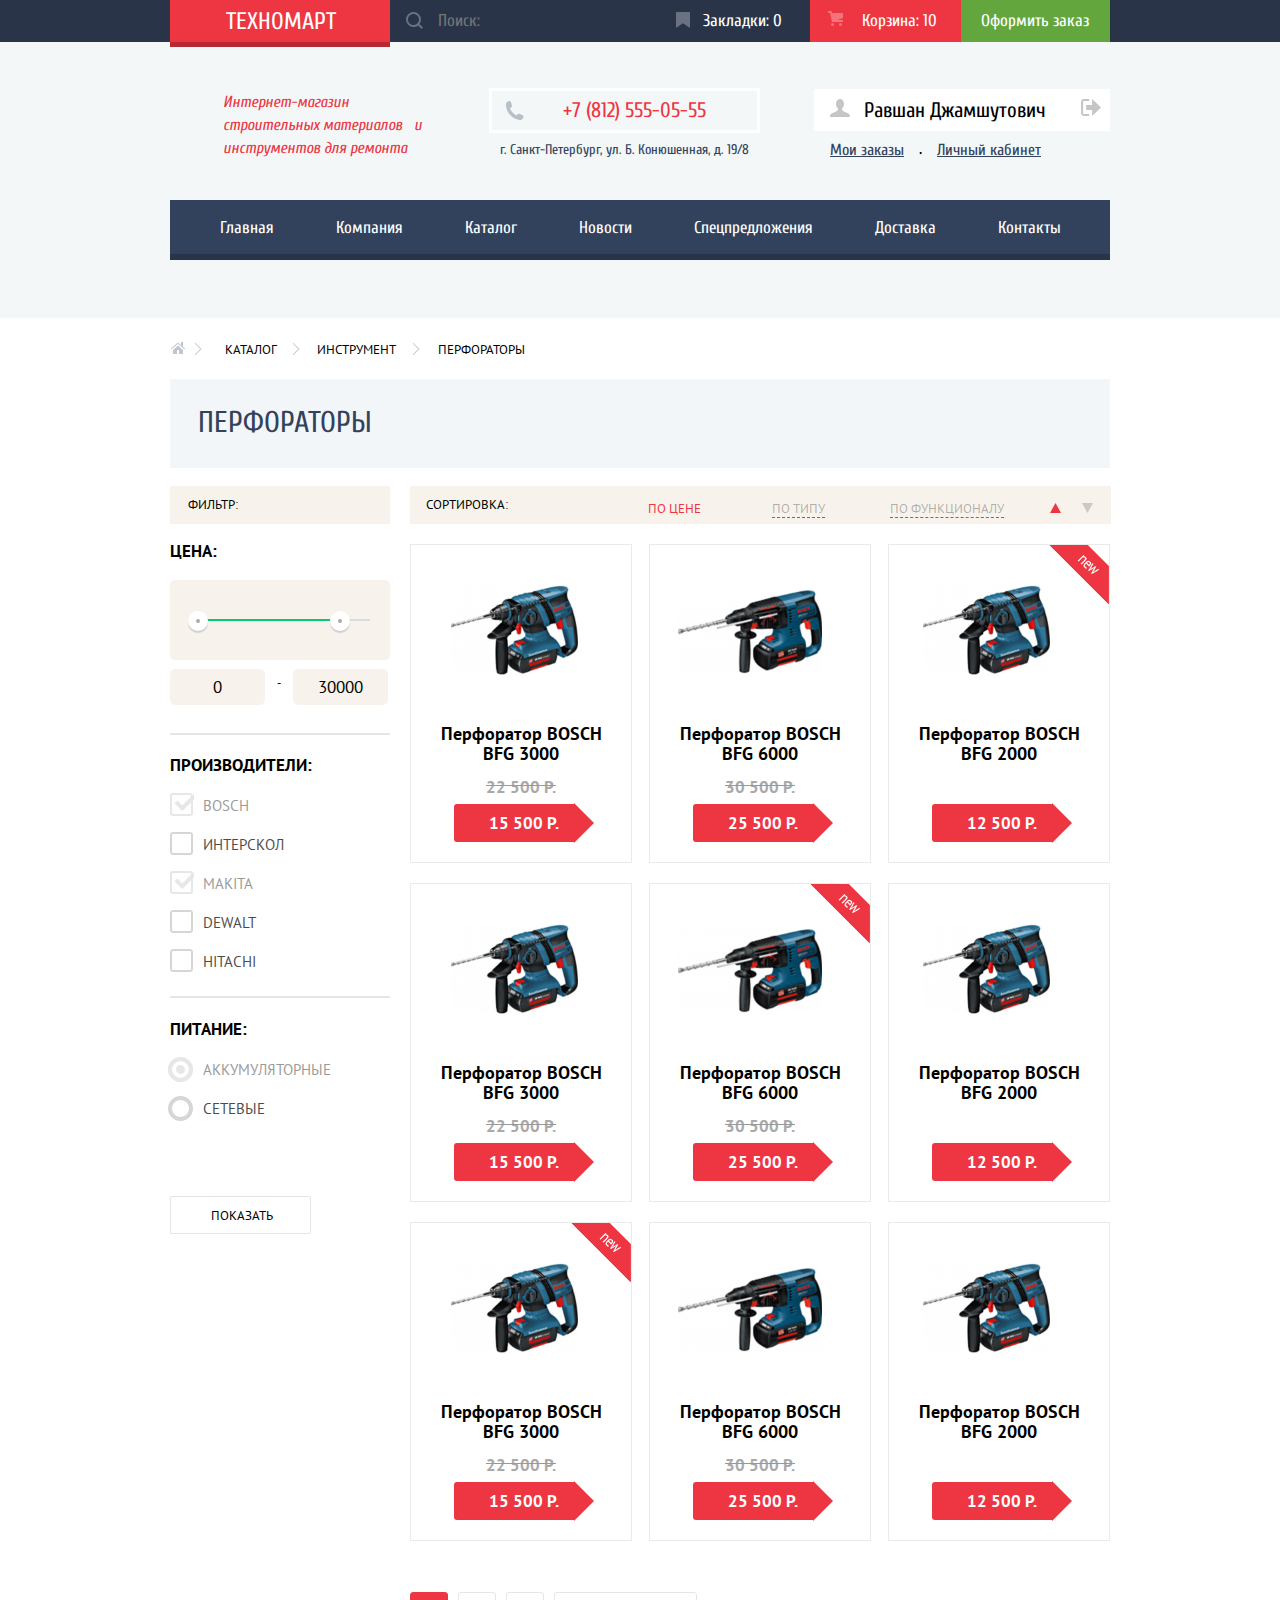
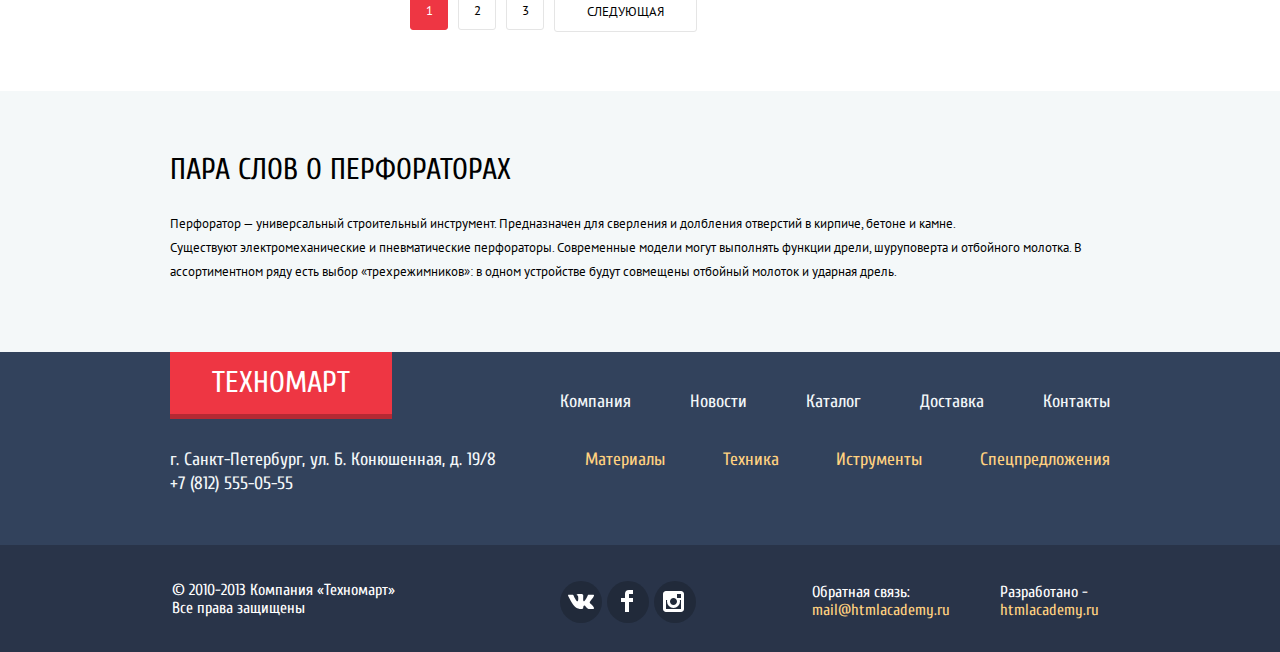
==== commit fda0659b: "Устранил замечания выявленные наставником на первой попытке защиты." ====
--- a/catalog.html
+++ b/catalog.html
@@ -11,80 +11,74 @@
     <meta name="description" content="интернет магазин строительных материалов и инструментов для ремонта">
   </head>
   <body class="inner-page">
-  	<header class="header"> <!--Скопировал шапку с главной и немного подправил-->
+    <header class="header"> <!--Скопировал шапку с главной и немного подправил-->
       <div class="top-menu-wrapper"> <!--Тянучка верхней панели хедера-->
-        <div class="container"><!--Блок центровщик верхней панели хедера-->
-          <div class="header-top-menu"><!--Блок верхней панели хедера-->
-            <a class="top-menu-logo logo-button" href="index.html" aria-label="Логотип главной страницы">Техномарт</a><!--Эта ссылка на гл. страницу-->
-            <form class="search" method="GET" action="https://echo.htmlacademy.ru">
-                  
-              <label class="visually-hidden" for="user-search">Поиск</label>
-              <input id="user-search" type="text" name="search" placeholder="Поиск:">
-              <button class="search-button" type="submit" value="">
-                <svg xmlns="http://www.w3.org/2000/svg" width="17" height="17" viewBox="0 0 17 17">
-                  <path fill="#ffffff" d="M17 15.586l-3.542-3.542A7.465 7.465 0 0 0 15 7.5 7.5 7.5 0 1 0 7.5 15c1.71 0 3.282-.579 4.544-1.542L15.586 17 17 15.586zM2 7.5C2 4.467 4.467 2 7.5 2 10.532 2 13 4.467 13 7.5c0 3.032-2.468 5.5-5.5 5.5A5.506 5.506 0 0 1 2 7.5z"/>
+        <div class="header-top-menu container"><!--Блок верхней панели хедера-->
+          <a class="top-menu-logo logo-button" href="index.html" aria-label="Логотип главной страницы">Техномарт</a><!--Эта ссылка на гл. страницу-->
+          <form class="search" method="GET" action="https://echo.htmlacademy.ru">
+            <label class="visually-hidden" for="user-search">Поиск</label>
+            <input id="user-search" type="text" name="search" placeholder="Поиск:">
+            <button class="search-button" type="submit" value="">
+              <svg xmlns="http://www.w3.org/2000/svg" width="17" height="17" viewBox="0 0 17 17">
+                <path fill="#ffffff" d="M17 15.586l-3.542-3.542A7.465 7.465 0 0 0 15 7.5 7.5 7.5 0 1 0 7.5 15c1.71 0 3.282-.579 4.544-1.542L15.586 17 17 15.586zM2 7.5C2 4.467 4.467 2 7.5 2 10.532 2 13 4.467 13 7.5c0 3.032-2.468 5.5-5.5 5.5A5.506 5.506 0 0 1 2 7.5z"/>
+              </svg>
+            </button>
+          </form>
+            <div class="user-items">
+              <a class="bookmarks" href="#">Закладки: 0</a>
+              <a class="cart cart-active cart-background" href="#">Корзина: 10</a>
+            </div>
+          <a class="order" href="#">Оформить заказ</a>  
+        </div><!--Блок верхней панели закончен-->
+      </div>
+      
+      <div class="header-info container">
+        <div class="middle-wrapper">
+          <h1 class="header-page-title">Интернет-магазин строительных материалов &nbsp; и инструментов для ремонта</h1><!--Далее шрифт уменьшу с помощью стилей CSS-->
+          <div class="contact">
+            <div class="contact-information">
+              <a href="tel:+7(812)555-05-55" aria-label="Номер телефона компании">+7 (812) 555-05-55</a>
+            </div>
+            <p class="address" aria-label="Адрес компании">г. Санкт-Петербург, ул. Б. Конюшенная, д. 19/8</p>
+          </div>
+          <div class="user-navigation">
+            <div class="user-account-block">
+              <a class="user-login" href="profile.html" aria-label="Вход в личный кабинет">
+                <svg xmlns="http://www.w3.org/2000/svg" width="20" height="18" viewBox="0 0 20 18">
+                  <path fill="#c5c5c5" d="M17.881 14.166c-2.144-.735-4.256-1.666-5.207-2.39-.657-.501-.77-1.618-.517-2.415 1.118-.903 1.864-2.477 1.864-4.278C14.021 2.276 12.221 0 10 0S5.979 2.276 5.979 5.083c0 1.801.746 3.374 1.863 4.277.253.798.141 1.915-.517 2.416-.95.724-3.063 1.654-5.207 2.39S0 18 0 18h20s.025-3.099-2.119-3.834z"/>
                 </svg>
-              </button>
-            </form>
-              <div class="user-items">
-                <a class="bookmarks" href="#">Закладки: 0</a>
-                <a class="cart cart-active" href="#">Корзина: 10</a>
-              </div>
-            <a class="order" href="#">Оформить заказ</a>  
-          </div><!--Блок верхней панели закончен-->
-        </div>
-      </div>
-      <div class="header-info-wrapper"><!--Блок средней панели шапки сайта-->
-        <div class="container">
-          <div class="header-info">
-            <div class="middle-wrapper">
-              <h1 class="header-page-title">Интернет-магазин строительных материалов<br> и инструментов для ремонта</h1><!--Далее шрифт уменьшу с помощью стилей CSS-->
-              <div class="contact">
-                <div class="contact-information">
-                  <a href="tel:+7(812)555-05-55" aria-label="Номер телефона компании">+7 (812) 555-05-55</a>
-                </div>
-                <p class="address" aria-label="Адрес компании">г. Санкт-Петербург, ул. Б. Конюшенная, д. 19/8</p>
-              </div>
-              <div class="user-navigation">
-                <div class="user-account-block">
-                  <a class="user-login" href="#">
-                  <svg xmlns="http://www.w3.org/2000/svg" width="20" height="18" viewBox="0 0 20 18">
-                  <path fill="#c5c5c5" d="M17.881 14.166c-2.144-.735-4.256-1.666-5.207-2.39-.657-.501-.77-1.618-.517-2.415 1.118-.903 1.864-2.477 1.864-4.278C14.021 2.276 12.221 0 10 0S5.979 2.276 5.979 5.083c0 1.801.746 3.374 1.863 4.277.253.798.141 1.915-.517 2.416-.95.724-3.063 1.654-5.207 2.39S0 18 0 18h20s.025-3.099-2.119-3.834z"/>
-                  </svg>
                   Равшан Джамшутович
-                  </a>
-                  <a class="user-logout" href="#">
-                  <svg xmlns="http://www.w3.org/2000/svg" width="21" height="17" viewBox="0 0 21 17">
+              </a>
+              <a class="user-logout" href="logout.html" aria-label="Деавторизация на сайте">
+                <svg xmlns="http://www.w3.org/2000/svg" width="21" height="17" viewBox="0 0 21 17">
                   <g fill="#c5c5c5">
                   <path fill="#c5c5c5" d="M21 8.5L12.125 0v6h-6v5h6v6z"/>
                   <path fill="#c5c5c5" d="M3.106 13.952V3.048c.018-.376.171-1.057 1.01-1.057h5.027V0H4.116C1.938 0 1.112 1.81 1.087 3.027v10.946C1.112 15.189 1.938 17 4.116 17h5.027v-1.99H4.116c-.839 0-.992-.683-1.01-1.058z"/></g>
-                  </svg>
-                  </a>
-                </div>
-                <ul class="user-navigation user-block">
-                  <li class="user-orders">
-                    <a href="#">Мои заказы</a>
-                    <span>.</span>
-                  </li>
-                  <li class="user-account">
-                    <a href="#">Личный кабинет</a>
-                  </li>
-                </ul>
-              </div>
-            </div>
-            <nav class="header-navigation" aria-label="Меню главнйо страницы"><!--Навигация в шапке сайта-->
-              <ul class="site-navigation">
-                <li><a href="index.html" aria-label="Главная страница сайта">Главная</a></li>
-                <li><a href="company.html" aria-label="Переход на страницу компании">Компания</a></li>
-                <li><a href="catalog.html" aria-label="Переход на страницу каталога">Каталог</a></li>
-                <li><a href="news.html" aria-label="Переход на страницу новостей">Новости</a></li>
-                <li><a href="actions.html" aria-label="Переход на страницу спецпрдложений">Спецпредложения</a></li>
-                <li><a href="delivery.html" aria-label="Информация о доставке товаров">Доставка</a></li>
-                <li><a href="contacts.html" aria-label="Переход на страницу контактов">Контакты</a></li>
-              </ul>
-            </nav>
-          </div>
-        </div>
+                </svg>
+              </a>
+            </div>
+            <ul class="user-navigation user-block">
+              <li class="user-orders">
+                <a href="#">Мои заказы</a>
+                <span>.</span>
+              </li>
+              <li class="user-account">
+                <a href="#">Личный кабинет</a>
+              </li>
+            </ul>
+          </div>
+        </div>
+        <nav class="header-navigation" aria-label="Меню главнйо страницы"><!--Навигация в шапке сайта-->
+          <ul class="site-navigation">
+            <li><a href="index.html" aria-label="Главная страница сайта">Главная</a></li>
+            <li><a href="company.html" aria-label="Переход на страницу компании">Компания</a></li>
+            <li><a href="catalog.html" aria-label="Переход на страницу каталога">Каталог</a></li>
+            <li><a href="news.html" aria-label="Переход на страницу новостей">Новости</a></li>
+            <li><a href="actions.html" aria-label="Переход на страницу спецпрдложений">Спецпредложения</a></li>
+            <li><a href="delivery.html" aria-label="Информация о доставке товаров">Доставка</a></li>
+            <li><a href="contacts.html" aria-label="Переход на страницу контактов">Контакты</a></li>
+          </ul>
+        </nav>
       </div>
     </header>
     <main class="main-content"><!--Блок основного контента страницы-->
@@ -111,8 +105,8 @@
                     <div class="scale">
                       <div class="bar"></div>
                     </div>
-                    <div class="toggle toggle-min"></div>
-                    <div class="toggle toggle-max"></div>
+                    <div class="toggle toggle-min" aria-label="Минимальная цена"></div>
+                    <div class="toggle toggle-max" aria-label="Максимальная цена"></div>
                   </div>
                   <div class="price-controls">
                     <label class="min-price">
@@ -125,44 +119,46 @@
                   </div>
                 </div>
               </fieldset>
-              <hr class="filter-share1">
+              <!-- <hr class="filter-share1"> -->
+              <div class="filter-share1"></div>
               <fieldset class="filter-item">
                 <legend class="manufacturer">Производители:</legend>
                 <ul>
                   
                   <li class="filter-option">
-                    <input class="filter-input filter-input-checkbox" type="checkbox" name="bosch" value="bosch" id="bosch" checked>
+                    <input class="filter-input filter-input-checkbox visually-hidden" type="checkbox" name="bosch" value="bosch" id="bosch" checked>
                     <label class="checkbox-on" for="bosch">Bosch</label>
                   </li>
                   <li class="filter-option">
-                    <input class="filter-input filter-input-checkbox" type="checkbox" name="интерскол" value="интерскол" id="interskol">
+                    <input class="filter-input filter-input-checkbox visually-hidden" type="checkbox" name="интерскол" value="интерскол" id="interskol">
                     <label class="checkbox" for="interskol">Интерскол</label>
                   </li>
                   <li class="filter-option">
-                    <input class="filter-input filter-input-checkbox" type="checkbox" name="makita" value="makita" id="makita" checked>
+                    <input class="filter-input filter-input-checkbox visually-hidden" type="checkbox" name="makita" value="makita" id="makita" checked>
                     <label class="checkbox-on" for="makita">Makita</label>
                   </li>
                   <li class="filter-option">
-                    <input class="filter-input filter-input-checkbox" type="checkbox" name="dewalt" value="dewalt" id="dewalt">
+                    <input class="filter-input filter-input-checkbox visually-hidden" type="checkbox" name="dewalt" value="dewalt" id="dewalt">
                     <label class="checkbox" for="dewalt">Dewalt</label>
                   </li>
                   <li class="filter-option">
-                    <input class="filter-input filter-input-checkbox" type="checkbox" name="hitachi" value="hitachi" id="hitachi">
+                    <input class="filter-input filter-input-checkbox visually-hidden" type="checkbox" name="hitachi" value="hitachi" id="hitachi">
                     <label class="checkbox" for="hitachi">Hitachi</label>
                   </li>
 
                 </ul>
               </fieldset>
-              <hr class="filter-share2">
+              <!-- <hr class="filter-share2"> -->
+              <div class="filter-share2"></div>
               <fieldset class="filter-item">
                 <legend class="power-grid">Питание:</legend>
                 <ul>
                   <li class="filter-option">
-                    <input class="filter-input filter-input-radio" type="radio" name="power-supply" value="аккумуляторные" id="battery" checked>
+                    <input class="filter-input filter-input-radio visually-hidden" type="radio" name="power-supply" value="аккумуляторные" id="battery" checked>
                     <label class="radio-on" for="battery">Аккумуляторные</label>
                   </li>
                   <li class="filter-option">
-                    <input class="filter-input filter-input-radio" type="radio" name="power-supply" value="сетевые" id="power-grid">
+                    <input class="filter-input filter-input-radio visually-hidden" type="radio" name="power-supply" value="сетевые" id="power-grid">
                     <label class="radio" for="power-grid">Сетевые</label>
                   </li>
                 </ul>
@@ -180,14 +176,14 @@
                 <li class="by-type"><a href="#">По типу</a></li>
                 <li class="by-function"><a href="#">По функционалу</a></li>
                 <li class="sort-up activ">
-                  <a href="#">
+                  <a href="#" class="up">
                   <svg xmlns="http://www.w3.org/2000/svg" width="11" height="10" viewBox="0 0 11 10">
                     <path fill="#231F20" d="M5.5 0L0 10h11z"/>
                   </svg>
                   </a>
                 </li>
                 <li class="sort-down">
-                  <a href="#">
+                  <a href="#" class="down">
                     <svg xmlns="http://www.w3.org/2000/svg" width="11" height="10" viewBox="0 0 11 10">
                       <path fill="#231F20" d="M5.5 10L0 0h11"/>
                     </svg>
@@ -205,7 +201,7 @@
                     <a href="#" class="item-bookmarks">В закладки</a>
                   </div>
                   <a href="catalog-items.html">
-                    <p class="image">
+                    <p class="image image-2">
                       <img src="img/perforator-3000.jpg" width="127" height="112" alt="Перфоратор BOSCH BFG 3000">
                     </p>
                     <h3>Перфоратор BOSCH BFG 3000</h3>
@@ -222,7 +218,7 @@
                     <a href="#" class="item-bookmarks">В закладки</a>
                   </div>
                   <a href="catalog-items.html">
-                    <p class="image">
+                    <p class="image image-3">
                       <img src="img/perforator-6000.jpg" width="144" height="128" alt="Перфоратор BOSCH BFG 6000">
                     </p>
                     <h3>Перфоратор BOSCH BFG 6000</h3>
@@ -239,7 +235,7 @@
                     <a href="#" class="item-bookmarks">В закладки</a>
                   </div>
                   <a href="catalog-items.html">
-                    <p class="image">
+                    <p class="image image-4">
                       <img src="img/perforator-2000.jpg" width="127" height="112" alt="Перфоратор BOSCH BFG 2000">
                     </p>
                     <h3>Перфоратор BOSCH BFG 2000</h3>
@@ -256,7 +252,7 @@
                     <a href="#" class="item-bookmarks">В закладки</a>
                   </div>
                   <a href="catalog-items.html">
-                    <p class="image">
+                    <p class="image image-2">
                       <img src="img/perforator-3000.jpg" width="127" height="112" alt="Перфоратор BOSCH BFG 3000">
                     </p>
                     <h3>Перфоратор BOSCH BFG 3000</h3>
@@ -273,7 +269,7 @@
                     <a href="#" class="item-bookmarks">В закладки</a>
                   </div>
                   <a href="catalog-items.html">
-                    <p class="image">
+                    <p class="image image-3">
                       <img src="img/perforator-6000.jpg" width="144" height="128" alt="Перфоратор BOSCH BFG 6000">
                     </p>
                     <h3>Перфоратор BOSCH BFG 6000</h3>
@@ -290,7 +286,7 @@
                     <a href="#" class="item-bookmarks">В закладки</a>
                   </div>
                   <a href="catalog-items.html">
-                    <p class="image">
+                    <p class="image image-4">
                       <img src="img/perforator-2000.jpg" width="127" height="112" alt="Перфоратор BOSCH BFG 2000">
                     </p>
                     <h3>Перфоратор BOSCH BFG 2000</h3>
@@ -307,7 +303,7 @@
                     <a href="#" class="item-bookmarks">В закладки</a>
                   </div>
                   <a href="catalog-items.html">
-                    <p class="image">
+                    <p class="image image-2">
                       <img src="img/perforator-3000.jpg" width="127" height="112" alt="Перфоратор BOSCH BFG 3000">
                     </p>
                     <h3>Перфоратор BOSCH BFG 3000</h3>
@@ -324,7 +320,7 @@
                     <a href="#" class="item-bookmarks">В закладки</a>
                   </div>
                   <a href="catalog-items.html">
-                    <p class="image">
+                    <p class="image image-3">
                       <img src="img/perforator-6000.jpg" width="144" height="128" alt="Перфоратор BOSCH BFG 6000">
                     </p>
                     <h3>Перфоратор BOSCH BFG 6000</h3>
@@ -341,7 +337,7 @@
                     <a href="#" class="item-bookmarks">В закладки</a>
                   </div>
                   <a href="catalog-items.html">
-                    <p class="image">
+                    <p class="image image-4">
                       <img src="img/perforator-2000.jpg" width="127" height="112" alt="Перфоратор BOSCH BFG 2000">
                     </p>
                     <h3>Перфоратор BOSCH BFG 2000</h3>
@@ -368,18 +364,16 @@
               </li>
             </ul>
           </div>
-        </div>  
+        </div>
       </div>
       <div class="info-block-wrapper">
-          <div class="container">
-            <section class="info-items-block"><!-- Блок услуг данной компании -->
-              <div class="info">
-                <h2 class="info-block-title">Пара слов о перфораторах</h2>
-                <p class="info-item">Перфоратор — универсальный строительный инструмент. Предназначен для сверления и долбления отверстий в кирпиче, бетоне и камне.<br> Существуют электромеханические и пневматические перфораторы. Современные модели могут выполнять функции дрели, шуруповерта и отбойного молотка. В ассортиментном ряду есть выбор «трехрежимников»: в одном устройстве будут совмещены отбойный молоток и ударная дрель.</p>
-              </div>
-            </section>
-          </div>  
-        </div>
+        <section class="info-items-block container"><!-- Блок услуг данной компании -->
+          <div class="info">
+            <h2 class="info-block-title">Пара слов о перфораторах</h2>
+            <p class="info-item">Перфоратор — универсальный строительный инструмент. Предназначен для сверления и долбления отверстий в кирпиче, бетоне и камне.<br> Существуют электромеханические и пневматические перфораторы. Современные модели могут выполнять функции дрели, шуруповерта и отбойного молотка. В ассортиментном ряду есть выбор «трехрежимников»: в одном устройстве будут совмещены отбойный молоток и ударная дрель.</p>
+          </div>
+        </section>
+      </div>
     </main>
     <footer class="footer"><!--Блок футера-->
       <div class="container"><!--Блок центровщик футера-->
@@ -405,7 +399,7 @@
             <li><a href="#" aria-label="Переход на страницу со спецпредложениями">Спецпредложения</a></li>
           </ul>
         </div>
-      </div>  
+      </div>
       <div class="footer-bottom-wrapper">
         <div class="container">             
           <div class="footer-bottom">
@@ -447,7 +441,6 @@
         <span>Закрыть</span><!-- Для чтения ридером и стилизации -->
       </button>
     </div>
-    <!-- <script src="js/main.js"></script> -->
     <script src="js/popap.min.js"></script>
   </body>
 </html>
--- a/css/style.min.css
+++ b/css/style.min.css
@@ -1 +1 @@
-@-webkit-keyframes bounce{0%{-webkit-transform:translateY(-1000px);transform:translateY(-1000px)}70%{-webkit-transform:translateY(30px);transform:translateY(30px)}90%{-webkit-transform:translateY(-10px);transform:translateY(-10px)}to{-webkit-transform:translateY(0);transform:translateY(0)}}@keyframes bounce{0%{-webkit-transform:translateY(-1000px);transform:translateY(-1000px)}70%{-webkit-transform:translateY(30px);transform:translateY(30px)}90%{-webkit-transform:translateY(-10px);transform:translateY(-10px)}to{-webkit-transform:translateY(0);transform:translateY(0)}}@-webkit-keyframes shake{0%,to{-webkit-transform:translateX(0);transform:translateX(0)}10%,30%,50%,70%,90%{-webkit-transform:translateX(-10px);transform:translateX(-10px)}20%,40%,60%,80%{-webkit-transform:translateY(10px);transform:translateY(10px)}}@keyframes shake{0%,to{-webkit-transform:translateX(0);transform:translateX(0)}10%,30%,50%,70%,90%{-webkit-transform:translateX(-10px);transform:translateX(-10px)}20%,40%,60%,80%{-webkit-transform:translateY(10px);transform:translateY(10px)}}body{margin:0;padding:0;font-family:"PT Sans","Arial",sans-serif;font-size:14px;line-height:24px;font-weight:400;color:#000;background-color:#fff}a{text-decoration:none}img{max-width:100%;height:auto}.visually-hidden:not(:focus):not(:active),input[type=checkbox].visually-hidden,input[type=radio].visually-hidden{position:absolute;width:1px;height:1px;margin:-1px;border:0;padding:0;white-space:nowrap;-webkit-clip-path:inset(100%);clip-path:inset(100%);clip:rect(0,0,0,0);overflow:hidden}body,html{min-width:1200px}.container{width:940px;margin:0 auto;padding:0 10px}.logo-button{padding:10px 48px 8px 50px;min-width:122px;text-align:center;vertical-align:middle;background-color:#ee3643;-webkit-box-shadow:0 5px 0 0 #b52933;box-shadow:0 5px 0 0 #b52933}.logo-button:hover{background-color:#ca2c37}.logo-button:active{background-color:#ba2732}.header-top-menu{display:-webkit-box;display:-ms-flexbox;display:flex;-webkit-box-pack:justify;-ms-flex-pack:justify;justify-content:space-between;-webkit-box-align:center;-ms-flex-align:center;align-items:center;-ms-flex-wrap:wrap;flex-wrap:wrap}.search-button{width:17px;height:17px;background-color:transparent;border:0;opacity:.3}.search{position:relative}.bookmarks:hover::before,.cart:hover::before,.filter-option input[type=checkbox]+label:hover,.inner-page .cart:hover::before,.login-link:hover::before,.search-button:hover,input[type=text]:hover+button{opacity:1}.search input[type=text]:focus{color:#000}.search input[type=text]:focus+.search-button{opacity:1}.search input[type=text]:focus+.search-button path{fill:red}.search input[type=text]{background-color:transparent;border:0;padding-top:12px;padding-bottom:12px;min-width:240px;cursor:pointer}.inner-page .search input[type=text]{min-width:236px}input[type=text]:hover{background-color:#212a3a}input[type=text]:active,input[type=text]:focus{background-color:#fff}.search input[placeholder]{padding-left:48px}.search-button{position:absolute;top:11px;left:10px}.user-items .bookmarks{position:relative;display:inline-block;padding:12px 36px 12px 27px;min-width:49px;text-align:center;vertical-align:middle;background-color:#293449}.inner-page .bookmarks{padding-right:33px;min-width:40px}.bookmarks::before,.cart::before{content:"";position:absolute;top:12px;left:0;width:14px;height:16px;background-image:url(../img/icon-bookmark.svg);background-repeat:no-repeat;background-position:0 0;opacity:.3}.bookmarks:hover{background-color:#212a3a}.bookmarks:active{background-color:#161d29}.cart-background{background-color:#ee3643;color:green}.cart,.order{display:inline-block;text-align:center;vertical-align:middle}.cart{position:relative;padding:12px 31px 12px 35px;min-width:49px}.cart,.inner-page .cart{background-color:#293449}.inner-page .cart-background{background-color:#ee3643}.cart::before{left:6px;width:15px;background-image:url(../img/icon-cart.svg)}.cart:hover{background-color:#212a3a}.cart:active{background-color:#161d29}.order{min-width:130px;background-color:#63a63e}.inner-page .order,.order{padding:12px 10px}.order:hover{background-color:#5fbb2d}.order:active{background-color:#518534}.user-items{margin-left:auto}.header-info,.middle-wrapper{display:-webkit-box;display:-ms-flexbox;display:flex;-webkit-box-align:center;-ms-flex-align:center;align-items:center;-ms-flex-wrap:wrap;flex-wrap:wrap}.middle-wrapper{-webkit-box-pack:justify;min-width:940px;-ms-flex-pack:justify;justify-content:space-between}.header-info{-ms-flex-pack:distribute;justify-content:space-around}.header-page-title{width:200px;margin:49px 40px 40px 53px}.user-navigation li{display:inline-block;vertical-align:middle;margin:0}.registration{margin-right:20px}.header-navigation{margin-bottom:67px}.inner-page .header-navigation{margin-bottom:64px}.site-navigation{display:-webkit-box;display:-ms-flexbox;display:flex;-webkit-box-pack:justify;-ms-flex-pack:justify;justify-content:space-between;-webkit-box-align:center;-ms-flex-align:center;align-items:center;-ms-flex-wrap:wrap;flex-wrap:wrap;width:940px;-webkit-box-shadow:0 6px #293449;box-shadow:0 6px #293449}.site-navigation a{display:block;padding:18px 6px;vertical-align:middle}.site-navigation li:first-child{padding-left:45px}.site-navigation li:last-child{padding-right:45px}.site-navigation a:focus,.site-navigation a:hover{background-color:#293449}.site-navigation a:active{background-color:#1d2739;color:rgba(255,255,255,.5)}.header{width:100%;background-color:#f3f7f8}.top-menu-wrapper{background-color:#293449}.header{margin-bottom:58px}.user-navigation{padding:0}.cards-item h3,.company-offer,.site-navigation{margin:0;padding:0}.popular-items-list,.slide-title{padding:0}.delivery-company,.list-services,.popular-company-list,.popular-items h3,.service{margin:0;padding:0}.footer-user-navigation{padding:0}.site-navigation{padding-top:1px;padding-bottom:0}.bookmarks,.cart,.order,.search input[type=text],.top-menu-logo{font-family:"Cuprum","Arial",sans-serif;font-weight:400;color:#fff}.top-menu-logo{text-transform:uppercase;background-color:#ee3643;font-size:24px;line-height:24px}.bookmarks,.cart,.order,.search input[type=text]{font-size:17px;line-height:18px}.header-top-menu,.list-services li:hover{background-color:#293449}.address,.contact-information a,.header-page-title,.user-navigation{font-family:"Cuprum","Arial",sans-serif}.header-page-title{font-size:16px;font-style:italic;line-height:23px;font-weight:400;color:#ef505b}.contact-information a{font-size:21px;font-style:normal;line-height:21px;font-weight:400;color:#ee3643;display:block;text-align:center;position:relative;padding-left:33px}.address{font-size:14px;line-height:24px;font-weight:400;color:#32425c}.inner-page .user-login,.user-navigation{font-size:21px;line-height:21px;font-weight:400;color:#000;list-style:none}.inner-page .user-login{text-decoration:none}.inner-page .user-account a,.inner-page .user-orders a{font-size:16px;line-height:18px;font-weight:400;color:#32425c;text-decoration:underline}.header-info{background-color:#f3f7f8}.contact .contact-information{border:3px solid #fff;margin:8px 35px 5px 26px}.contact-information{width:252px;padding-top:9px;padding-bottom:9px;padding-right:13px}.contact-information a::before,.inner-page .cart::before{content:"";position:absolute;background-repeat:no-repeat;background-position:0 0}.contact-information a::before{border-color:red;top:1px;left:13px;width:19px;height:19px;background-image:url(../img/icon-phone.svg)}.contact .address{margin:0 0 0 37px}.login-link a{padding-top:12px;padding-right:29px;padding-bottom:12px;min-width:49px;margin-right:4px;color:#000;background-color:#fff}.login-link svg{padding-left:13px;padding-right:7px;vertical-align:middle}.user-navigation{margin:0 0 0 auto;padding-bottom:21px}.inner-page .user-navigation{margin-left:auto;padding-top:6px;padding-bottom:0}.inner-page .cart,.login-link a,.registration a,.user-login,.user-logout{display:inline-block;text-align:center;vertical-align:middle}.registration a{padding:12px 25px 12px 22px;min-width:100px;color:#000;background-color:#fff}.user-navigation .login-link{position:relative}.inner-page .user-account a:hover,.inner-page .user-orders a:hover,.login-link a:hover,.registration a:hover{color:#ee3643}.login-link:hover path{fill:#293449}.login-link a:active,.registration a:active{color:#cacaca}.login-link:active path{fill:#cacaca}.inner-page .cart,.user-login,.user-logout{position:relative}.inner-page .cart{margin-right:-1px;padding:12px 26px 12px 38px;min-width:0}.inner-page .cart::before{top:11px;left:8px;width:15px;height:16px;background-image:url(../img/icon-cart.svg);opacity:.3}.user-account-block{display:flex;justify-content:space-between}.user-login,.user-logout{background-color:#fff}.user-login{padding:10px 2px 10px 5px;min-width:184px}.user-logout{padding-top:10px;padding-bottom:10px;min-width:10px}.user-login svg:first-child{padding-left:11px;padding-right:9px}.user-logout svg:last-child{padding-left:32px;padding-right:9px}.user-login:hover path,.user-logout:hover path{fill:#293449}.user-login:active{color:#cacaca}.user-login:active path,.user-logout:active path{fill:#cacaca}.inner-page .user-orders{padding-left:16px;padding-right:10px}.user-orders span{font-size:19px;vertical-align:top;padding-left:10px}.inner-page .user-account a:active,.inner-page .user-orders a:active{color:rgba(50,66,92,.3)}.header-navigation li{list-style:none;display:inline-block;vertical-align:middle}.header-navigation a{font-family:"Cuprum","Arial",sans-serif;font-size:17px;line-height:17px;font-weight:400;color:#fff}.header-navigation{background-color:#32425c}.inner-page .header{margin-bottom:23px}.block-title{font-family:"PT Sans","Arial",sans-serif;font-size:14px;font-weight:400;color:#000}.block-title,.breadcrumbs,.sort-panel a{line-height:18px}.breadcrumbs,.filter legend,.filter-button,.filter-option label,.input-price input[type=text],.pagination-list,.sort-panel a{font-family:"PT Sans","Arial",sans-serif;font-weight:400;color:#000}.filter legend{font-weight:700;font-size:17px;line-height:30px}.breadcrumbs{font-size:13px;padding:0;margin:0 0 18px;display:-webkit-box;display:-ms-flexbox;display:flex}.breadcrumbs a{color:#000;margin-right:50px}.breadcrumbs,.filter legend,.pagination-list{text-transform:uppercase}.inner-page .title{height:89px;margin-bottom:18px}.breadcrumbs,.breadcrumbs a{position:relative}.breadcrumbs li{list-style:none}.breadcrumbs-current{margin-right:1px}.breadcrumbs li:first-child::after,.breadcrumbs li:first-child::before{position:absolute;content:"";background-repeat:no-repeat;width:14px;height:12px}.breadcrumbs li:first-child::before{padding-left:15px;top:1px;background-image:url(../img/icon-home.svg)}.breadcrumbs li:first-child::after{top:2px;left:24px;background-image:url(../img/icon-right-small.svg)}.breadcrumbs li:nth-child(2)::after{position:absolute;top:2px;left:122px;content:"";background-image:url(../img/icon-right-small.svg);background-repeat:no-repeat;width:14px;height:12px}.breadcrumbs li:last-child::after{position:absolute;top:2px;left:242px;content:"";background-image:url(../img/icon-right-small.svg);background-repeat:no-repeat;width:14px;height:12px}.filter-block{width:220px;margin-right:20px}.wrapper-filter{width:220px;margin-bottom:12px;background-color:#f7f3ec}.catalog-columns{display:-webkit-box;display:-ms-flexbox;display:flex}.filter-item{margin:0;padding:0;border:0}.range-filter{width:220px;margin-top:14px}.range-controls{position:relative;height:41px;padding-top:39px;margin-bottom:9px;padding-right:20px;padding-left:20px;background-color:#f7f3ec;border-radius:5px}.range-controls .bar{width:80%;height:2px;background:#00ca74}.range-controls .scale{height:2px;background:#d7dcde}.range-controls .toggle{position:absolute;top:31px;left:0;width:4px;height:4px;padding:0;border:8px solid #fff;border-radius:50%;background-color:#ababab;-webkit-box-shadow:0 2px 1px 0 #cfcfcf;box-shadow:0 2px 1px 0 #cfcfcf;cursor:pointer}.range-controls .toggle-min{left:18px}.range-controls .toggle-max{left:160px}.price-controls{font-size:0}.price-controls span{font-size:12px;margin-right:12px}.price-controls label{display:inline-block;vertical-align:middle;font-size:17px;text-transform:uppercase}.price-controls input{font-family:"PT Sans","Arial",sans-serif;font-size:17px;text-align:center;color:#000;width:95px;padding:9px 0;margin-right:12px;border:0;border-radius:5px;background:#f7f3ec}.price-controls:hover input{background:#f7f3ec}.max-price{text-align:right}.max-price input{margin-right:0}.filter-share1{margin-top:27px;margin-bottom:14px}.filter-share2{margin-top:7px;margin-bottom:16px}.filter-block fieldset{border:0}.input-price input[type=text]{font-size:17px;line-height:18px}.filter-option label{font-size:15px;line-height:20px;position:relative;padding-left:33px;text-transform:uppercase;cursor:pointer}.manufacturer,.power-grid{margin-bottom:14px}.filter-option{margin-bottom:15px}.filter-option input[type=checkbox],.filter-option input[type=radio]{display:none}.filter-option input[type=checkbox]+label::before{content:"";position:absolute;width:26px;height:26px;top:-3px;left:-2px;background-image:url(../img/css_sprites.png);background-repeat:no-repeat;background-position:-55px -55px}.filter-option input[type=checkbox]:checked+label::after{content:'';position:absolute;width:26px;height:26px;top:-3px;left:-2px;background-image:url(../img/css_sprites.png);background-repeat:no-repeat;background-position:-8px -55px}.filter-option input[type=checkbox]+label,.filter-option input[type=radio]+label{opacity:.7}.filter-option input[type=checkbox]:checked+label{opacity:.3}.filter-option input[type=radio]+label::before{content:"";position:absolute;width:26px;height:26px;top:-3px;left:-2px;background-image:url(../img/css_sprites.png);background-repeat:no-repeat;background-position:-10px -10px}.filter-option input[type=radio]:checked+label::after{content:"";position:absolute;width:26px;height:26px;top:-3px;left:-2px;background-image:url(../img/css_sprites.png);background-repeat:no-repeat;background-position:-55px -10px}.filter-option input[type=radio]+label:hover,.sort-up a:hover path{opacity:1}.filter-option input[type=radio]:checked+label{opacity:.3}.inner-page .filter-button{display:inline-block;padding:10px 45px 8px 40px;margin-top:60px;text-align:center;vertical-align:middle;border:1px solid #e5e5e5;border-radius:2px;background-color:#fff}.catalog-block h3,.filter-block h2,.filter-block ul,.inner-page .footer-goods-company,.inner-page .footer-user-navigation,.inner-page .sort-panel,.sort-block h2{margin:0;padding:0}.sort-block,.sort-panel{display:-webkit-box;display:-ms-flexbox;display:flex;flex-wrap:wrap}.sort-block{min-width:685px;margin-bottom:20px;padding-left:16px;padding-top:10px;padding-bottom:4px;-webkit-box-pack:justify;background-color:#f7f3ec;text-transform:uppercase;-ms-flex-pack:justify;justify-content:space-between}.wrapper-filter .block-title{font-size:13px;text-transform:uppercase;margin:10px 0;display:-webkit-inline-box;display:-ms-inline-flexbox;display:inline-flex;padding-left:18px}.sort-panel{-ms-flex-pack:distribute;justify-content:space-around}.catalog-block{padding:0;width:700px;margin:0 0 33px}.catalog-item-list{margin:0;padding:0;-webkit-box-pack:justify;-ms-flex-pack:justify;justify-content:space-between;-ms-flex-wrap:wrap;flex-wrap:wrap}.catalog-item,.catalog-item-list,.pagination-list{display:-webkit-box;display:-ms-flexbox;display:flex}.catalog-item{margin-bottom:20px;-webkit-box-orient:vertical;-webkit-box-direction:normal;-ms-flex-direction:column;flex-direction:column;-webkit-box-pack:center;-ms-flex-pack:center;justify-content:center;-webkit-box-align:center;-ms-flex-align:center;align-items:center;cursor:pointer}.pagination-list{padding:0;margin:0 0 59px}.title{background-color:#f2f6f8}.title h1{font-family:"Cuprum","Arial",sans-serif;font-size:30px;line-height:30px;font-weight:400;color:#32425c;text-transform:uppercase;padding-top:29px;padding-left:28px}.filter-button,.pagination-list{font-size:13px;line-height:18px}.pagination-list .last-page,.pagination-list .pagination-btn{color:#000}.last-page,.pagination-btn{margin-right:10px;text-align:center;vertical-align:middle;border:1px solid #e5e5e5;border-radius:3px}.pagination-btn{display:flex;padding:10px 14px 10px 15px}.last-page{padding:10px 32px;min-width:76px}.pagination-btn:hover{border:1px solid #bdc6ca}.pagination-btn:active,.pagination-btn:focus{color:#fef5f6;background-color:#ee3643;border:1px solid #ee3643}.pagination-list .active-btn{color:#fff;background-color:#ee3643;border:1px solid #ee3643}.filter-option,.pagination-list,.sort-panel li,.sort-up-down li{list-style:none}.sort-block .block-title,.sort-panel a{font-size:13px}.sort-panel .sort-down{padding-right:18px}.sort-panel .sort-up{padding-right:21px}.sort-up path{opacity:.2}.activ path{fill:#ee3643;opacity:1}.sort-up a:active path,.sort-up a:focus path{fill:#ee3643;opacity:1}.sort-down path{opacity:.2}.sort-down a:hover path{opacity:1}.sort-down a:active path,.sort-down a:focus path{fill:#ee3643;opacity:1}.sort-panel .by-function{padding-right:46px}.by-function a,.by-function a:hover,.by-price a,.by-type a{color:#acaaa5;border-bottom:1px dashed #ee3643}.by-function a:hover{color:#000}.by-function a:active,.by-function a:focus{color:#ee3643;border-bottom:none}.sort-panel .by-type{padding-right:65px}.by-type a:hover{color:#000;border-bottom:1px dashed #ee3643}.by-type a:active,.by-type a:focus{color:#ee3643;border-bottom:none}.sort-panel .by-price{padding-right:71px}.sort-panel .activ a{color:#ee3643;border-bottom:none}.by-price a:hover{color:#000;border-bottom:1px dashed #ee3643}.by-price a:active,.by-price a:focus{color:#ee3643;border-bottom:none}.info .info-block-title{margin:0 0 27px;padding:64px 0 0}.info .info-item{margin:0;padding:0}.info-block-wrapper{width:100%;background-color:#f4f8f9;min-height:261px}.bottom-line,.top-line{display:-webkit-box;display:-ms-flexbox;display:flex;-webkit-box-pack:justify;-ms-flex-pack:justify;justify-content:space-between;flex-wrap:wrap}.top-line{margin-bottom:20px}.bottom-line{-ms-flex-wrap:wrap}.vertical-line .discount{margin-bottom:20px}.promo-block{margin-bottom:53px}.cards-item .btn{display:inline-block;padding:10px 23px;min-width:89px;text-align:center;vertical-align:middle;background-color:#e5e5e5;margin-left:24px}.delivery,.discount,.materials,.mechanism,.tools{position:relative;width:300px;height:123px}.flag-new::before{content:'';position:absolute;top:0;right:0;z-index:11;width:60px;height:60px;background-image:url(../img/new-flag.png);background-repeat:no-repeat;background-position:0 0}.delivery p::after,.discount p::after,.materials p::after,.mechanism p::after,.tools p::after{content:"";position:absolute;bottom:27px;right:43px;width:44px;height:65px;background-image:url(../img/icon-1.svg);background-repeat:no-repeat;background-position:0 0}.delivery p::after,.discount p::after,.mechanism p::after,.tools p::after{bottom:29px;right:28px;width:75px;height:61px;background-image:url(../img/icon-2.svg)}.delivery p::after,.discount p::after,.mechanism p::after{bottom:30px;right:31px;width:78px;height:62px;background-image:url(../img/icon-3.svg)}.delivery p::after,.discount p::after{bottom:25px;right:45px;width:59px;height:72px;background-image:url(../img/icon-4.svg)}.delivery p::after{bottom:28px;right:31px;width:78px;height:63px;background-image:url(../img/icon-5.svg)}.cards-item h3{padding-top:21px;padding-left:23px}.slider{height:266px}.company-offer{list-style:none}.company-offer h3,.company-offer-item a{font-family:"Cuprum","Arial",sans-serif;font-size:24px;line-height:30px;font-weight:700;color:#fff}.company-offer-item a{font-size:14px;line-height:18px;font-weight:400;border-radius:2px;text-transform:uppercase}.company-offer .materials{background-color:#ffbf47}.company-offer .tools{background-color:#3bbce3}.company-offer .mechanism{background-color:#dc91d8}.company-offer .discount{background-color:#8ed78f}.company-offer .delivery{background-color:#ffc047}.cards-item .btn{background-color:rgba(0,0,0,.1)}.cards-item .btn:focus,.cards-item .btn:hover{background-color:rgba(0,0,0,.2)}.cards-item .btn:active{background-color:rgba(0,0,0,.3)}.slider .slide-title{font-family:"Cuprum","Arial",sans-serif;font-size:36px;line-height:30px;font-weight:700;color:#fff;text-transform:uppercase}.slider .slide-description,.slider a{font-family:"PT Sans","Arial",sans-serif;font-size:18px;line-height:24px;font-weight:400;color:#fff}.slider a{font-family:"Cuprum","Arial",sans-serif;font-size:14px;line-height:18px}.slider::after{content:"";visibility:hidden;background-image:url(../img/slider2.jpg)}.slider{width:620px;position:relative}.slider-list{margin:0;padding:0;list-style:none}.slide-description{margin:0}.slide{display:none}.slide-title{width:620px;margin:0 0 0 24px;padding-top:27px}.slide-description{margin-left:24px;padding-bottom:125px}.slider-btn{display:inline-block;margin-left:27px;margin-bottom:20px;padding:11px 44px;min-width:105px;text-align:center;vertical-align:middle;background-color:#ee3643;border-radius:3px;cursor:pointer}.slider-btn:hover{background-color:#ca2c37}.slider-btn:active{background-color:#ba2732}.slider-controls{position:absolute;bottom:23px;right:286px;z-index:20;font-size:0}.arrow-left::after,.arrow-left::before,.arrow-right::after,.arrow-right::before{content:"";position:absolute;z-index:20;display:block;width:28px;height:4px;background:#fff;cursor:pointer}.arrow-left::before{left:22px;top:123px;-webkit-transform:rotate(-45deg);-ms-transform:rotate(-45deg);transform:rotate(-45deg)}.arrow-left::after,.arrow-right::after,.arrow-right::before{-webkit-transform:rotate(45deg);-ms-transform:rotate(45deg);transform:rotate(45deg)}.arrow-left::after{left:22px;top:140px}.arrow-right::after,.arrow-right::before{right:21px;top:123px}.arrow-right::after{top:140px;-webkit-transform:rotate(-45deg);-ms-transform:rotate(-45deg);transform:rotate(-45deg)}.slider-controls label{display:inline-block;width:8px;height:8px;margin-right:8px;vertical-align:top;background-color:transparent;border:2px solid #fff;border-radius:50%;cursor:pointer}#btn-1:checked~.slider-list{background-image:url(../img/slider.jpg);background-color:#7d797b}#btn-2:checked~.slider-list{background-image:url(../img/slider2.jpg);background-color:#64373d}#btn-1:checked~.slider-list #slide1,#btn-2:checked~.slider-list #slide2,#credit:checked~.service #sl3,#delivery:checked~.service #sl1,#guaranty:checked~.service #sl2{display:block}#btn-1:checked~.slider-controls label[for=btn-1],#btn-2:checked~.slider-controls label[for=btn-2]{background-color:#ee3643}#btn-1:not(:checked)~.slider-controls label[for=btn-1],#btn-2:not(:checked)~.slider-controls label[for=btn-2]{background-color:#fff}.popular-items-block{display:-webkit-box;display:-ms-flexbox;display:flex;-webkit-box-pack:justify;-ms-flex-pack:justify;justify-content:space-between;-webkit-box-align:center;-ms-flex-align:center;align-items:center;padding-left:28px;padding-top:7px;padding-right:23px}.btn-popular-company,.btn-popular-items{display:inline-block;padding:11px 55px;min-width:111px;text-align:center;vertical-align:middle;background-color:#ee3643;border-radius:3px}.btn-popular-company{padding:11px 61px;min-width:131px}.btn-popular-company:hover,.btn-popular-items:hover{background-color:#ca2c37}.popular-items-block{margin-bottom:20px}.card-item,.popular-item,.popular-items-list{display:-webkit-box;display:-ms-flexbox;display:flex}.popular-items-list{margin:0 0 20px;-webkit-box-pack:justify;-ms-flex-pack:justify;justify-content:space-between}.card-item,.popular-item{-webkit-box-orient:vertical;-webkit-box-direction:normal;-ms-flex-direction:column;flex-direction:column;-webkit-box-align:center;-ms-flex-align:center;align-items:center}.catalog-category,.catalog-item-title{display:block;text-align:center}.catalog-item,.popular-item{position:relative;display:inline-block;width:220px;vertical-align:middle;border:1px solid #eaeaea;text-align:center}.catalog-item .flag,.popular-item .flag{position:absolute;top:-1px;right:-1px;width:60px;height:60px;text-indent:-1000px;overflow:hidden;z-index:20}.actions .item-buy::before,.catalog-item .flag-new,.popular-item .flag-new{background-image:url(../img/new-flag.png);background-repeat:no-repeat;background-position:0 0}.catalog-item .actions,.popular-item .actions{position:absolute;top:0;left:0;width:218px;height:88px;padding:40px 0;background-color:#fff;z-index:10}.actions .item-buy{padding:10px 2px;background-color:#63a63e;color:#fff}.actions .item-bookmarks,.actions .item-buy{display:block;width:130px;margin:5px auto 8px;font-size:14px;font-weight:400;font-family:"Cuprum","Arial",sans-serif;line-height:18px;text-decoration:none;text-transform:uppercase;border-radius:3px}.actions .item-buy,.popular-item .item-buy{position:relative}.actions .item-buy::before{content:"";position:absolute;top:11px;left:13px;width:15px;height:16px;background-image:url(../img/icon-cart.svg);opacity:.3}.item-buy:hover::before{opacity:1}.actions .item-buy{-webkit-box-shadow:inset 0 -3px 0 0 #367315;box-shadow:inset 0 -3px 0 0 #367315}.actions .item-buy:hover{background-color:#5fbb2d}.actions .item-buy:active{background-color:#518534;box-shadow:none}.actions .item-bookmarks{padding:7px 0;color:#32425c;background-color:#fff;border:3px solid #63a63e;border-bottom-color:#63a63e}.actions .item-bookmarks:hover{border-color:#32425c}.actions .item-bookmarks:active{color:rgba(50,66,92,.3);border-color:rgba(0,0,0,.3)}.catalog-item .actions,.popular-item .actions{display:none}.catalog-item:hover .actions,.popular-item:hover .actions{display:block}.catalog-item .image,.popular-item .image{width:218px;height:155px;margin-top:10px}.catalog-item .image img,.popular-item .image img{max-width:100%}.catalog-item h3,.popular-item .popular-title{min-height:40px;padding:0 25px;margin-top:10px;margin-bottom:15px}.catalog-item-price{padding:0;height:17px;margin:12px 0 10px;color:#999;text-decoration:line-through}.inner-page .catalog-item-price{margin-top:-3px}.catalog-item .item-discount,.popular-item .item-discount{position:relative;width:80px;margin:10px 43px 20px;padding:10px 29px;color:#fff;background:#ee3643;border-radius:3px}.catalog-item .item-discount:after,.popular-item .item-discount:after{content:"";position:absolute;top:0;right:-20px;width:0;height:0;border:20px solid #fff;border-left-color:#ee3643}.catalog-item:hover,.popular-item:hover{-webkit-box-shadow:-2px 1px 15px 0 #a9adb5,2px 15px 25px 0 #a9adb5;box-shadow:-2px 1px 15px 0 #a9adb5,2px 15px 25px 0 #a9adb5;opacity:1}.popular-items-block{background-color:#f9f5f0}.popular-items-block .block-title{font-family:"Cuprum","Arial",sans-serif;font-size:30px;line-height:30px;font-weight:400;text-transform:uppercase;color:#32425c}.popular-items-block a{color:#fff}.catalog-item h3,.catalog-item-new h3,.popular-item h3{font-family:"PT Sans","Arial",sans-serif;font-size:18px;line-height:20px;font-weight:700;color:#000}.item-bookmarks,.item-buy,.popular-items-block a{font-family:"Cuprum","Arial",sans-serif;font-size:14px;line-height:18px;font-weight:400;text-transform:uppercase}.item-buy{color:#fff}.item-bookmarks{color:#32425c}.catalog-item-price b,.item-discount,.item-discount a{font-family:"PT Sans","Arial",sans-serif;font-size:17px;line-height:18px;font-weight:700;color:#999}.item-discount,.item-discount a{color:#fff}.popular-company-block{display:-webkit-box;display:-ms-flexbox;display:flex;-webkit-box-pack:justify;-ms-flex-pack:justify;justify-content:space-between;-webkit-box-align:center;-ms-flex-align:center;align-items:center;padding-left:28px;padding-top:7px;padding-right:24px}.brand-company,.popular-company-list{display:-webkit-box;display:-ms-flexbox;display:flex;-ms-flex-wrap:wrap;flex-wrap:wrap}.popular-company-list{-ms-flex-line-pack:justify;align-content:space-between;-webkit-box-pack:justify;-ms-flex-pack:justify;justify-content:space-between}.brand-company{-webkit-box-pack:center;-ms-flex-pack:center;justify-content:center;-webkit-box-align:center;-ms-flex-align:center;align-items:center}.popular-company-block{margin-bottom:20px}.popular-company{margin-bottom:58px}.brand-company:hover{-webkit-box-shadow:-2px 1px 15px 0 #a9adb5,2px 15px 25px 0 #a9adb5;box-shadow:-2px 1px 15px 0 #a9adb5,2px 15px 25px 0 #a9adb5}.brand-company:active{opacity:.3}.popular-company-block{background-color:#f9f5f0}.brand-company{width:220px;height:145px;border:1px solid #eaeaea;margin-bottom:20px}.popular-company-list{list-style:none}.popular-company-block .block-title,.popular-company-block a{font-family:"Cuprum","Arial",sans-serif;font-size:30px;line-height:30px;font-weight:400;color:#32425c;text-transform:uppercase}.popular-company-block a{font-size:14px;line-height:18px;color:#fff;background-color:#ee3643}.services-block .services-block-title,.services-block .slogan{margin:0}.services-block .services-block-title{padding-bottom:24px}.services-block{margin-bottom:78px}.service-block-info,.services{display:-webkit-box;display:-ms-flexbox;display:flex}.services{-ms-flex-wrap:wrap;flex-wrap:wrap;-webkit-box-align:center;-ms-flex-align:center;align-items:center;width:400px;padding-top:70px;padding-bottom:68px}.service-block-info{-webkit-box-pack:start;-ms-flex-pack:start;justify-content:flex-start;position:relative}.list-services li{width:240px;height:61px;-webkit-box-align:center;-ms-flex-align:center;align-items:center;color:#fff;border-bottom:1px solid #4d637b;background-color:#32425c}.list-services label{display:block;padding-left:22px;padding-top:15px;padding-bottom:16px;font-family:"Cuprum","Arial",sans-serif;font-size:21px;line-height:30px;font-weight:700;cursor:pointer}.list-services .credit-active{border-bottom:none;margin-bottom:102px}.service::after,.service::before{content:"";visibility:hidden}.service::before{background-image:url(../img/guaranty.png)}.service::after{background-image:url(../img/credit.png)}#delivery:checked~.service{background-image:url(../img/delivery.png);background-repeat:no-repeat;background-position:232px 27px}#credit:checked~.service,#guaranty:checked~.service{background-image:url(../img/guaranty.png);background-repeat:no-repeat;background-position:315px 0}#credit:checked~.service{background-image:url(../img/credit.png);background-position:220px 0}#credit:checked~.list-services label[for=credit],#delivery:checked~.list-services label[for=delivery],#guaranty:checked~.list-services label[for=guaranty]{padding-bottom:18px;color:#32425c;background-color:#fff}#credit:checked~.list-services label[for=credit]:visited,#delivery:checked~.list-services label[for=delivery]:visited,#guaranty:checked~.list-services label[for=guaranty]:visited{color:#000;background-color:#fff}.service,.service::after,.service::before{width:auto}.services-block-wrapper{width:100%;background-color:#f4f8f9}.credit-active h3,.delivery-active h3,.guaranty-active h3,.info-block-title,.services .services-block-title{font-family:"Cuprum","Arial",sans-serif;font-size:30px;line-height:30px;font-weight:400;color:#000;text-transform:uppercase}.inner-page .info-block-title{letter-spacing:.16px}.credit-active p,.delivery-active p,.guaranty-active p,.info .info-item,.services .slogan{font-family:"PT Sans","Arial",sans-serif;font-size:13px;line-height:24px;font-weight:400;color:#000}.info .info-item{letter-spacing:.1px}.service-block-info .visually-hidden,.social-btn span{display:none}.list-services,.service{list-style:none}.list-services{position:relative}.list-services::after{content:"";position:absolute;z-index:70;top:-45px;left:230px;width:10px;height:284px;background-image:url(../img/line.png);background-repeat:no-repeat;background-position:0 0}.credit-active h3,.delivery-active h3,.guaranty-active h3{font-size:36px;line-height:36px;color:#32425c;margin:3px 0 0}.credit-active a,.delivery-company li{font-family:"Cuprum","Arial",sans-serif;font-weight:400}.credit-active a{text-transform:uppercase;margin-left:80px;background-color:#ee3643;font-size:14px;line-height:18px;color:#fff}.delivery-company li{font-size:18px;line-height:20px;color:#000;position:relative;padding-left:36px;padding-bottom:20px}.service-title{padding-left:80px}.service-description{width:700px;padding-left:80px;padding-bottom:15px;padding-top:10px}.company-promo{display:-webkit-box;display:-ms-flexbox;display:flex;-webkit-box-pack:justify;-ms-flex-pack:justify;justify-content:space-between}.left-column{width:540px;margin-right:113px}.right-column{width:310px}.company-promo .address-title,.company-promo .company-info,.company-promo .company-title{margin:0 0 26px}.company-promo .company-delivery{margin:0 0 20px}.company-promo .address-info{margin:0 0 32px}.company-promo .company-delivery{padding-right:132px}.company-promo .address-info{padding-right:119px}.delivery-company li::before{content:'';position:absolute;left:-2px;top:9px;display:block;width:25px;height:2px;background:#fb565a}.about-company .btn-company{text-transform:uppercase}.about-company{margin:16px 0 86px}.about-company a{margin:0}.open-modal{margin:31px 0 0}.btn-company,.modal-btn{display:inline-block;margin-bottom:20px;text-align:center;vertical-align:middle;background-color:#ee3643;border-radius:3px}.btn-company{margin-left:27px;cursor:pointer;padding:10px 40px;min-width:105px}.btn-company:hover,.button-form .button-submit:hover,.button-form .submit-order:hover,.modal-btn:hover{background-color:#ca2c37}.modal-btn{padding:11px 61px;min-width:121px}.company-promo .delivery-company,.footer-goods-company li,.footer-top li{list-style:none}.company-promo,.company-promo a,.open-modal a{font-family:"Cuprum","Arial",sans-serif}.company-promo .delivery,.company-promo h2,.company-promo p{font-size:30px;line-height:30px;font-weight:400;color:#000}.company-promo p{font-family:"PT Sans","Arial",sans-serif;font-size:13px;line-height:24px;letter-spacing:.1px}.company-promo .delivery{font-size:18px;line-height:20px}.company-promo a,.open-modal a{font-size:14px;line-height:18px;font-weight:400;color:#fff}.company-promo img{background-color:#eee8ef}.company-promo h2,.open-modal a{text-transform:uppercase}.footer-top-logo{display:inline-block;padding:16px 42px;min-width:136px;text-align:center;vertical-align:middle;background-color:#ee3643}.footer-top{margin-bottom:34px}.footer-middle,.footer-top,.footer-user-navigation{display:-webkit-box;display:-ms-flexbox;display:flex;-webkit-box-pack:justify;-ms-flex-pack:justify;justify-content:space-between}.footer-user-navigation{-webkit-box-align:center;-ms-flex-align:center;align-items:center;width:550px;margin:36px 0 0}.inner-page .footer-user-navigation{-webkit-box-align:end;-ms-flex-align:end;align-items:flex-end}.footer-middle{margin-bottom:47px}.footer-address{width:380px}.address-company a,.footer-user-navigation a{font-family:"Cuprum","Arial",sans-serif;font-size:18px;line-height:24px;font-weight:400;color:#f3f7f9}.footer-goods-company{display:-webkit-box;display:-ms-flexbox;display:flex;-webkit-box-pack:justify;-ms-flex-pack:justify;justify-content:space-between;-webkit-box-align:start;-ms-flex-align:start;align-items:flex-start;width:540px;margin:0}.inner-page .footer-goods-company{width:525px}.footer-bottom,.footer-contacts,.footer-contacts-mail,.footer-copyright{margin:0}.footer-bottom{display:-webkit-box;display:-ms-flexbox;display:flex;-webkit-box-align:center;-ms-flex-align:center;align-items:center}.footer-contacts{min-width:235px;margin-right:155px;margin-top:21px}.footer-social{min-width:135px;margin-right:118px;margin-top:24px}.footer-contacts-mail{min-width:140px}.footer-copyright{display:-webkit-box;display:-ms-flexbox;display:flex;-webkit-box-orient:vertical;-webkit-box-direction:normal;-ms-flex-direction:column;flex-direction:column;-webkit-box-align:start;-ms-flex-align:start;align-items:flex-start;margin-right:auto;margin-left:46px;padding-top:26px}.footer{background-color:#32425c}.footer-top-logo{font-family:"Cuprum","Arial",sans-serif;font-size:30px;line-height:30px;font-weight:400;color:#fff;text-transform:uppercase}.footer-goods-company li,.footer-user-navigation li{display:inline-block;vertical-align:middle}.footer-goods-company a:hover,.footer-user-navigation a:hover{text-decoration:underline}.footer-user-navigation a:active{color:rgba(241,245,247,.5);text-decoration:none}.footer-goods-company a:active{color:rgba(255,209,128,.5);text-decoration:none}.footer-address,.footer-goods-company a{font-family:"Cuprum","Arial",sans-serif;font-size:18px;line-height:24px;font-weight:400}.footer-address{margin:0;color:#f3f7f9}.footer-goods-company a{color:#ffd180}.footer-bottom-wrapper{width:100%;background-color:#293449}.footer-contacts p,.footer-contacts-mail a,.footer-contacts-mail span,.footer-copyright a,.footer-copyright span{font-family:"Cuprum","Arial",sans-serif;font-size:16px;line-height:18px;font-weight:400;color:#fff}.footer-social{text-align:center}.social-btn{color:#fff}.social-btn-fb,.social-btn-inst,.social-btn-vk{position:relative;display:inline-block;vertical-align:middle;width:42px;height:42px;line-height:42px;text-decoration:none;background-color:#212a3a;border-radius:50px}.button-form .order-close:hover,.social-btn-fb:hover,.social-btn-inst:hover,.social-btn-vk:hover{background-color:#ee3643}.social-btn-fb::before,.social-btn-inst::before,.social-btn-vk::before{content:"";position:absolute;top:13px;left:8px;width:26px;height:15px;background-image:url(../img/icon-vk.svg);background-repeat:no-repeat}.social-btn-fb::before,.social-btn-inst::before{top:9px;left:14px;width:12px;height:22px;background-image:url(../img/icon-fb.svg)}.social-btn-inst::before{top:10px;left:11px;width:21px;height:21px;background-image:url(../img/icon-insta.svg)}.footer-contacts-mail{display:-webkit-box;display:-ms-flexbox;display:flex;-webkit-box-orient:vertical;-webkit-box-direction:normal;-ms-flex-direction:column;flex-direction:column;-webkit-box-align:start;-ms-flex-align:start;align-items:flex-start;text-align:right;padding-top:27px}.footer-contacts-mail a,.footer-copyright a{color:#ffd180}.footer-contacts-mail a:hover{text-decoration:underline}.footer-contacts-mail a:active{color:#ee3643;text-decoration:none}.footer-copyright{text-align:right}.footer-copyright a:hover{text-decoration:underline}.footer-copyright a:active{color:#ee3643;text-decoration:none}.modal,.modal-close{background-color:#fff}.modal{color:#000;-webkit-box-shadow:0 30px 50px rgba(0,0,0,.7);box-shadow:0 30px 50px rgba(0,0,0,.7);position:fixed}.modal-close{position:absolute;top:7px;right:7px;width:21px;height:21px;font-size:0;border:0;cursor:pointer;z-index:3}.modal-close::after,.modal-close::before{content:"";position:absolute;top:9px;left:0;width:21px;height:3px;background-color:#ee3643}.modal-close::before{-webkit-transform:rotate(45deg);-ms-transform:rotate(45deg);transform:rotate(45deg)}.modal-close::after{-webkit-transform:rotate(-45deg);-ms-transform:rotate(-45deg);transform:rotate(-45deg)}.modal-login{font-family:"Cuprum","Arial",sans-serif;font-size:18px;line-height:18px;font-weight:400;width:620px;margin-left:-310px;padding-top:48px;z-index:1000;top:135px;left:50%;border-top:7px solid #ee3643}.user-data input[type=email],.user-data input[type=text]{border:2px solid #dee3e4}.user-data input[type=email],.user-data input[type=text],.user-data textarea[name=letter]{font-family:"PT Sans","Arial",sans-serif;font-size:14px;line-height:18px;font-weight:400;color:#a9a9a9}.user-data input[type=email]:hover,.user-data input[type=text]:hover,.user-data textarea[name=letter]:hover{border-color:#b5b5b5}.user-data input[type=email]:focus,.user-data input[type=text]:focus,.user-data textarea[name=letter]:focus{border-color:#ee3643}.user-data{margin:0 auto}.button-form,.feedback-form,.user-data{display:-webkit-box;display:-ms-flexbox;display:flex;-ms-flex-pack:distribute;justify-content:space-around;-ms-flex-wrap:wrap;flex-wrap:wrap}.feedback-form{width:460px;margin:0;padding:0}.appointment-item{margin:0}.button-form{width:620px;background-color:#f4f4f4}.appointment-item{width:220px}.name{margin-right:20px;margin-bottom:22px}.textarea{width:460px}.appointment-item label{display:block;margin-bottom:15px}.appointment-item input,.user-data textarea[name=letter]{-webkit-box-sizing:border-box;box-sizing:border-box;border:2px solid #dee3e4;border-radius:2px;outline:0}.appointment-item input{padding:10px 14px;width:220px}.user-data textarea[name=letter]{width:460px;padding-top:10px;padding-left:14px;padding-right:14px}.user-data textarea{margin-bottom:37px}.button-form .button-submit{display:block;padding-top:14px;padding-bottom:14px;width:460px;border:0;border-radius:5px;margin-top:37px;margin-bottom:37px}.size-background{width:100%;min-height:112px;background-color:#f4f4f4}.modal-map{width:940px;height:446px;margin-left:-470px;z-index:1000;top:55px;left:50%}.modal-map p{position:absolute;top:0;left:0;z-index:1;margin:0}.modal-map iframe{position:relative;z-index:2;border:0}.button,.button-submit,.modal-buy-curt{font-family:"Cuprum","Arial",sans-serif;font-weight:400}.button-submit{font-size:14px;line-height:18px;text-transform:uppercase;text-align:center;color:#fff;background-color:#ee3643}.button,.modal-buy-curt{color:#000;background-color:#fff}.button{text-transform:uppercase;font-size:14px;line-height:18px}.modal-buy-curt{font-size:30px;line-height:30px;z-index:1000;width:620px;margin-left:-310px;top:47px;left:50%;border-top:7px solid #ee3643}.info-order{display:-webkit-box;display:-ms-flexbox;display:flex;-webkit-box-pack:center;-ms-flex-pack:center;justify-content:center;-webkit-box-align:center;-ms-flex-align:center;align-items:center;-ms-flex-wrap:wrap;flex-wrap:wrap}.info-order img{margin-top:48px;margin-right:32px;margin-bottom:49px}.button-form .order-close,.button-form .submit-order{display:inline-block;vertical-align:middle;border-radius:5px;margin-top:37px;margin-bottom:37px}.button-form .submit-order{margin-right:20px;color:#fff;background-color:#ee3643;border:0;padding:14px 62px 14px 59px;min-width:99px}.button-form .order-close{padding:14px 48px 14px 44px;min-width:128px}.modal{display:none}.modal-error,.modal-show{-webkit-animation-duration:.6s;animation-duration:.6s}.modal-show{display:block;-webkit-animation-name:bounce;animation-name:bounce}.modal-error{-webkit-animation-name:shake;animation-name:shake}+@-webkit-keyframes bounce{0%{-webkit-transform:translateY(-1000px);transform:translateY(-1000px)}70%{-webkit-transform:translateY(30px);transform:translateY(30px)}90%{-webkit-transform:translateY(-10px);transform:translateY(-10px)}to{-webkit-transform:translateY(0);transform:translateY(0)}}@keyframes bounce{0%{-webkit-transform:translateY(-1000px);transform:translateY(-1000px)}70%{-webkit-transform:translateY(30px);transform:translateY(30px)}90%{-webkit-transform:translateY(-10px);transform:translateY(-10px)}to{-webkit-transform:translateY(0);transform:translateY(0)}}@-webkit-keyframes shake{0%,to{-webkit-transform:translateX(0);transform:translateX(0)}10%,30%,50%,70%,90%{-webkit-transform:translateX(-10px);transform:translateX(-10px)}20%,40%,60%,80%{-webkit-transform:translateY(10px);transform:translateY(10px)}}@keyframes shake{0%,to{-webkit-transform:translateX(0);transform:translateX(0)}10%,30%,50%,70%,90%{-webkit-transform:translateX(-10px);transform:translateX(-10px)}20%,40%,60%,80%{-webkit-transform:translateY(10px);transform:translateY(10px)}}body{margin:0;padding:0;font-family:"PT Sans","Arial",sans-serif;font-size:14px;line-height:24px;font-weight:400;color:#000;background-color:#fff}a{text-decoration:none}img{max-width:100%;height:auto}.visually-hidden:not(:focus):not(:active),input[type=checkbox].visually-hidden,input[type=radio].visually-hidden{position:absolute;width:1px;height:1px;margin:-1px;border:0;padding:0;white-space:nowrap;-webkit-clip-path:inset(100%);clip-path:inset(100%);clip:rect(0,0,0,0);overflow:hidden}body,html{min-width:960px}.container{width:940px;margin:0 auto;padding:0 10px}.logo-button{padding:10px 48px 8px 50px;min-width:122px;text-align:center;vertical-align:middle;background-color:#ee3643;-webkit-box-shadow:0 5px 0 0 #b52933;box-shadow:0 5px 0 0 #b52933}.logo-button:hover{background-color:#ca2c37}.logo-button:active{background-color:#ba2732}.header-top-menu{display:-webkit-box;display:-ms-flexbox;display:flex;-webkit-box-pack:justify;-ms-flex-pack:justify;justify-content:space-between;-webkit-box-align:center;-ms-flex-align:center;align-items:center;-ms-flex-wrap:wrap;flex-wrap:wrap}.search-button{width:17px;height:17px;background-color:transparent;border:0;opacity:.3}.search{position:relative}.search-button:hover{opacity:1}.search input[type=text]:focus{color:#000}.search input[type=text]:focus+.search-button{opacity:1}.search input[type=text]:focus+.search-button path{fill:red}.search input[type=text]{background-color:transparent;border:0;padding-top:12px;padding-bottom:12px;min-width:240px;cursor:pointer}.inner-page .search input[type=text]{min-width:236px}.search input[type=text]:hover{background-color:#212a3a}.search input[type=text]:active,.search input[type=text]:focus{background-color:#fff}.search input[placeholder]{padding-left:48px}.search-button{position:absolute;top:11px;left:10px}.user-items .bookmarks{position:relative;display:inline-block;padding:12px 36px 12px 27px;min-width:49px;text-align:center;vertical-align:middle;background-color:#293449}.inner-page .bookmarks{padding-right:24px;min-width:40px}.bookmarks::before,.cart::before{content:"";position:absolute;top:12px;left:0;width:14px;height:16px;background-image:url(../img/icon-bookmark.svg);background-repeat:no-repeat;background-position:0 0;opacity:.3}.bookmarks:hover::before{opacity:1}.bookmarks:active::before{opacity:.6}.bookmarks:hover{background-color:#212a3a}.bookmarks:active{color:rgba(255,255,255,.6);background-color:#161d29}.cart-background{background-color:#ee3643;color:green}.cart,.order{display:inline-block;text-align:center;vertical-align:middle}.cart{position:relative;padding:12px 31px 12px 35px;min-width:49px}.cart,.inner-page .cart{background-color:#293449}.inner-page .cart-background{background-color:#ee3643}.cart::before{left:6px;width:15px;background-image:url(../img/icon-cart.svg)}.cart:hover::before,.inner-page .cart:hover::before{opacity:1}.cart:active::before,.inner-page .cart:active::before{opacity:.6}.cart:hover{background-color:#212a3a}.cart:active{color:rgba(255,255,255,.6);background-color:#161d29}.order{min-width:130px;background-color:#63a63e}.inner-page .order,.order{padding:12px 10px}.order:hover{background-color:#5fbb2d}.order:active{color:rgba(255,255,255,.6);background-color:#518534}.user-items{margin-left:auto}.header-info,.middle-wrapper{display:-webkit-box;display:-ms-flexbox;display:flex;-webkit-box-align:center;-ms-flex-align:center;align-items:center;-ms-flex-wrap:wrap;flex-wrap:wrap}.middle-wrapper{-webkit-box-pack:justify;min-width:940px;-ms-flex-pack:justify;justify-content:space-between}.header-info{-ms-flex-pack:distribute;justify-content:space-around}.header-page-title{width:199px;margin:49px 41px 40px 53px}.user-navigation li{display:inline-block;vertical-align:middle;margin:0}.registration{margin-right:20px}.header-navigation{margin-bottom:67px}.inner-page .header-navigation{margin-bottom:64px}.site-navigation{display:-webkit-box;display:-ms-flexbox;display:flex;-webkit-box-pack:center;-ms-flex-pack:center;justify-content:center;-webkit-box-align:center;-ms-flex-align:center;align-items:center;-ms-flex-wrap:wrap;flex-wrap:wrap;width:940px;-webkit-box-shadow:0 6px #293449;box-shadow:0 6px #293449}.site-navigation a{display:block;padding:18px 31px;vertical-align:middle}.site-navigation a:focus,.site-navigation a:hover{background-color:#293449}.site-navigation a:active{background-color:#1d2739;color:rgba(255,255,255,.5)}.header{width:100%;background-color:#f3f7f8}.top-menu-wrapper{background-color:#293449}.header{margin-bottom:58px}.user-navigation{padding:0}.cards-item h3,.company-offer,.site-navigation{margin:0;padding:0}.popular-items-list,.slide-title{padding:0}.delivery-company,.list-services,.popular-company-list,.popular-items h3,.service{margin:0;padding:0}.footer-user-navigation{padding:0}.site-navigation{padding-top:1px;padding-bottom:0}.bookmarks,.cart,.order,.search input[type=text],.top-menu-logo{font-family:"Cuprum","Arial",sans-serif;font-weight:400;color:#fff}.top-menu-logo{text-transform:uppercase;background-color:#ee3643;font-size:24px;line-height:24px}.bookmarks,.cart,.order,.search input[type=text]{font-size:17px;line-height:18px}.header-top-menu{background-color:#293449}.address,.contact-information a,.header-page-title,.user-navigation{font-family:"Cuprum","Arial",sans-serif}.contact-information a,.header-page-title{font-size:16px;font-style:italic;line-height:23px;font-weight:400;color:#ee3643}.contact-information a{font-size:21px;font-style:normal;line-height:21px;display:block;text-align:center;position:relative;padding-left:33px}.address{font-size:14px;line-height:24px;font-weight:400;color:#32425c}.inner-page .user-login,.user-navigation{font-size:21px;line-height:21px;font-weight:400;color:#000;list-style:none}.inner-page .user-login{text-decoration:none}.inner-page .user-account a,.inner-page .user-orders a{font-size:16px;line-height:18px;font-weight:400;color:#32425c;text-decoration:underline}.header-info{background-color:#f3f7f8}.contact .contact-information{border:3px solid #fff;margin:8px 35px 5px 26px}.contact-information{width:252px;padding-top:9px;padding-bottom:9px;padding-right:13px}.contact-information a::before{content:"";position:absolute;top:1px;left:13px;width:19px;height:19px;background-image:url(../img/icon-phone.svg);background-repeat:no-repeat;background-position:0 0;border-color:red}.contact .address{margin:0 0 0 37px}.login-link a{padding-top:12px;padding-right:29px;padding-bottom:12px;min-width:49px;margin-right:4px;color:#000;background-color:#fff}.login-link svg{padding-left:13px;padding-right:7px;vertical-align:middle}.user-navigation{margin:0 0 0 auto;padding-bottom:21px}.inner-page .user-navigation{margin-left:auto;padding-top:6px;padding-bottom:0}.inner-page .cart,.login-link a,.registration a,.user-login,.user-logout{display:inline-block;text-align:center;vertical-align:middle}.registration a{padding:12px 25px 12px 22px;min-width:100px;color:#000;background-color:#fff}.user-navigation .login-link{position:relative}.login-link a:hover,.registration a:hover{color:#ee3643}.login-link:hover path{fill:#293449}.login-link a:active,.registration a:active{color:rgba(0,0,0,.3)}.login-link:active path{fill:#cacaca}.filter-option input[type=checkbox]+label:hover,.login-link:hover::before{opacity:1}.inner-page .cart,.user-login,.user-logout{position:relative}.inner-page .cart{margin-right:-1px;padding:12px 24px 12px 52px;min-width:0}.inner-page .cart::before{content:"";position:absolute;top:11px;left:18px;width:15px;height:16px;background-image:url(../img/icon-cart.svg);background-repeat:no-repeat;background-position:0 0;opacity:.3}.user-account-block{display:flex;justify-content:space-between}.user-login,.user-logout{background-color:#fff}.user-login{padding:10px 2px 10px 5px;min-width:184px}.user-logout{padding-top:10px;padding-bottom:10px;min-width:10px}.user-login svg:first-child{padding-left:11px;padding-right:9px}.user-logout svg:last-child{padding-left:32px;padding-right:9px}.user-login:hover path,.user-logout:hover path{fill:#293449}.user-login:active{color:rgba(0,0,0,.3)}.user-login:active path,.user-logout:active path{fill:rgba(0,0,0,.3)}.inner-page .user-orders{padding-left:16px;padding-right:10px}.user-orders span{font-size:19px;vertical-align:top;padding-left:10px}.user-account a:hover,.user-orders a:hover{color:#ee3643}.user-account a:active,.user-orders a:active{color:rgba(50,66,92,.3)}.header-navigation li{list-style:none;display:inline-block;vertical-align:middle}.header-navigation a{font-family:"Cuprum","Arial",sans-serif;font-size:17px;line-height:17px;font-weight:400;color:#fff}.header-navigation{background-color:#32425c}.inner-page .header{margin-bottom:23px}.block-title{font-family:"PT Sans","Arial",sans-serif;font-size:14px;font-weight:400;color:#000}.block-title,.breadcrumbs,.sort-panel a{line-height:18px}.breadcrumbs,.filter legend,.filter-button,.filter-option label,.input-price input[type=text],.pagination-list,.sort-panel a{font-family:"PT Sans","Arial",sans-serif;font-weight:400;color:#000}.filter legend{font-weight:700;font-size:17px;line-height:30px}.breadcrumbs{font-size:13px;padding:0;margin:0 0 18px;display:-webkit-box;display:-ms-flexbox;display:flex}.breadcrumbs a{color:#000}.breadcrumbs,.filter legend,.pagination-list{text-transform:uppercase}.inner-page .title{height:89px;margin-bottom:18px}.breadcrumbs{position:relative}.breadcrumbs li{list-style:none}.breadcrumbs li:nth-child(1){margin-right:55px}.breadcrumbs li:nth-child(2){margin-right:40px}.breadcrumbs li:nth-child(3){margin-right:42px}.breadcrumbs-current{margin-right:1px}.breadcrumbs li:first-child::after,.breadcrumbs li:first-child::before{position:absolute;content:"";background-repeat:no-repeat;width:14px;height:12px}.breadcrumbs li:first-child::before{padding-left:15px;top:1px;background-image:url(../img/icon-home.svg)}.breadcrumbs li:first-child::after{top:2px;left:24px;background-image:url(../img/icon-right-small.svg)}.breadcrumbs li:nth-child(2)::after{position:absolute;top:2px;left:122px;content:"";background-image:url(../img/icon-right-small.svg);background-repeat:no-repeat;width:14px;height:12px}.breadcrumbs li:last-child::after{position:absolute;top:2px;left:242px;content:"";background-image:url(../img/icon-right-small.svg);background-repeat:no-repeat;width:14px;height:12px}.filter-block{width:220px;margin-right:20px}.wrapper-filter{width:220px;margin-bottom:12px;background-color:#f7f3ec}.catalog-columns{display:-webkit-box;display:-ms-flexbox;display:flex}.filter-item{margin:0;padding:0;border:0}.range-filter{width:220px;margin-top:14px}.range-controls{position:relative;height:41px;padding-top:39px;margin-bottom:9px;padding-right:20px;padding-left:20px;background-color:#f7f3ec;border-radius:5px}.range-controls .bar{width:80%;height:2px;background:#00ca74}.range-controls .scale{height:2px;background:#d7dcde}.range-controls .toggle{position:absolute;top:31px;left:0;width:4px;height:4px;padding:0;border:8px solid #fff;border-radius:50%;background-color:#ababab;-webkit-box-shadow:0 2px 1px 0 #cfcfcf;box-shadow:0 2px 1px 0 #cfcfcf;cursor:pointer}.range-controls .toggle-min{left:18px}.range-controls .toggle-max{left:160px}.price-controls{font-size:0}.price-controls span{font-size:12px;margin-right:12px}.price-controls label{display:inline-block;vertical-align:middle;font-size:17px;text-transform:uppercase}.price-controls input{font-family:"PT Sans","Arial",sans-serif;font-size:17px;line-height:18px;text-align:center;color:#000;width:95px;padding:9px 0;margin-right:12px;border:0;border-radius:5px;background:#f7f3ec}.price-controls:hover input{background:#f7f3ec}.max-price{text-align:right}.max-price input{margin-right:0}.filter-share1,.filter-share2{margin-top:28px;margin-bottom:15px;height:2px;background:#e5e5e5}.filter-share2{margin-top:7px;margin-bottom:16px}.filter-block fieldset{border:0}.input-price input[type=text]{font-size:17px;line-height:18px}.filter-option label{font-size:15px;line-height:20px;position:relative;padding-left:33px;text-transform:uppercase;cursor:pointer}.manufacturer,.power-grid{margin-bottom:14px}.filter-option{margin-bottom:15px}.filter-option input[type=checkbox]+label::before{content:"";position:absolute;width:26px;height:26px;top:-3px;left:-2px;background-image:url(../img/css_sprites.png);background-repeat:no-repeat;background-position:-55px -55px}.filter-option input[type=checkbox]:checked+label::after{content:'';position:absolute;width:26px;height:26px;top:-3px;left:-2px;background-image:url(../img/css_sprites.png);background-repeat:no-repeat;background-position:-8px -55px}.filter-option input[type=checkbox]+label{opacity:.7}.filter-option input[type=checkbox]:checked+label{opacity:.4}.filter-input:focus+label::before{outline:1px solid #4cb7d6}.filter-option input[type=radio]+label::before{content:"";position:absolute;width:26px;height:26px;top:-3px;left:-2px;background-image:url(../img/css_sprites.png);background-repeat:no-repeat;background-position:-10px -10px}.filter-option input[type=radio]:checked+label::after{content:"";position:absolute;width:26px;height:26px;top:-3px;left:-2px;background-image:url(../img/css_sprites.png);background-repeat:no-repeat;background-position:-55px -10px}.filter-option input[type=radio]+label{opacity:.7}.filter-option input[type=radio]+label:hover,.up:hover path{opacity:1}.filter-option input[type=radio]:checked+label{opacity:.4}.inner-page .filter-button{display:inline-block;padding:10px 37px 8px 40px;margin-top:60px;font-family:"PT Sans","Arial",sans-serif;font-size:13px;line-height:18px;text-align:center;vertical-align:middle;border:1px solid #e5e5e5;border-radius:2px;background-color:#fff}.catalog-block h3,.filter-block h2,.filter-block ul,.inner-page .footer-goods-company,.inner-page .footer-user-navigation,.inner-page .sort-panel,.sort-block h2{margin:0;padding:0}.sort-block,.sort-panel{display:-webkit-box;display:-ms-flexbox;display:flex;flex-wrap:wrap}.sort-block{min-width:685px;margin-bottom:20px;padding-left:16px;padding-top:10px;padding-bottom:4px;-webkit-box-pack:justify;background-color:#f7f3ec;text-transform:uppercase;-ms-flex-pack:justify;justify-content:space-between}.wrapper-filter .block-title{font-size:13px;text-transform:uppercase;margin:10px 0;display:-webkit-inline-box;display:-ms-inline-flexbox;display:inline-flex;padding-left:18px}.sort-panel{-ms-flex-pack:distribute;justify-content:space-around}.catalog-block{padding:0;width:700px;margin:0 0 31px}.catalog-item-list{margin:0;padding:0;-webkit-box-pack:justify;-ms-flex-pack:justify;justify-content:space-between;-ms-flex-wrap:wrap;flex-wrap:wrap}.catalog-item,.catalog-item-list,.pagination-list{display:-webkit-box;display:-ms-flexbox;display:flex}.catalog-item{margin-bottom:20px;-webkit-box-orient:vertical;-webkit-box-direction:normal;-ms-flex-direction:column;flex-direction:column;-webkit-box-pack:center;-ms-flex-pack:center;justify-content:center;-webkit-box-align:center;-ms-flex-align:center;align-items:center;cursor:pointer}.pagination-list{padding:0;margin:0 0 59px}.title{background-color:#f2f6f8}.title h1{font-family:"Cuprum","Arial",sans-serif;font-size:30px;line-height:30px;font-weight:400;color:#32425c;text-transform:uppercase;padding-top:29px;padding-left:28px}.filter-button,.pagination-list{font-size:13px;line-height:18px}.pagination-list .last-page,.pagination-list .pagination-btn{color:#000}.last-page,.pagination-btn{margin-right:10px;text-align:center;vertical-align:middle;border:1px solid #e5e5e5;border-radius:3px}.pagination-btn{display:flex;padding:9px 14px 9px 15px}.last-page{padding:10px 32px;min-width:76px}.pagination-btn:hover{border:1px solid #bdc6ca}.pagination-btn:active,.pagination-btn:focus{border:1px solid #ee3643}.pagination-list .active-btn{color:#fff;background-color:#ee3643;border:1px solid #ee3643}.filter-option,.pagination-list,.sort-panel li,.sort-up-down li{list-style:none}.sort-block .block-title,.sort-panel a{font-size:13px}.sort-panel .sort-down{padding-right:18px}.sort-panel .sort-up{padding-right:21px}.up path{opacity:.2}.up:active path,.up:focus path{fill:#ee3643;opacity:1}.activ path{fill:#ee3643;opacity:1}.down path{opacity:.2}.down:hover path{opacity:1}.down:active path,.down:focus path{fill:#ee3643;opacity:1}.sort-panel .by-function{padding-right:46px}.by-function a,.by-price a,.by-type a{color:rgba(0,0,0,.3);border-bottom:1px dashed #ee3643}.by-function a:hover{color:#000;border-bottom:1px dashed #ee3643}.by-function a:active,.by-function a:focus{color:#ee3643;border-bottom:none}.sort-panel .by-type{padding-right:65px}.by-type a:hover{color:#000;border-bottom:1px dashed #ee3643}.by-type a:active,.by-type a:focus{color:#ee3643;border-bottom:none}.sort-panel .by-price{padding-right:71px}.sort-panel .sort-active{color:#ee3643;border-bottom:none}.by-price a:hover{color:#000;border-bottom:1px dashed #ee3643}.by-price a:active,.by-price a:focus{color:#ee3643;border-bottom:none}.info .info-block-title{margin:0 0 27px;padding:64px 0 0}.info .info-item{margin:0;padding:0}.info-block-wrapper{width:100%;background-color:#f4f8f9;min-height:261px}.bottom-line,.top-line{display:-webkit-box;display:-ms-flexbox;display:flex;-webkit-box-pack:justify;-ms-flex-pack:justify;justify-content:space-between;flex-wrap:wrap}.top-line{margin-bottom:20px}.bottom-line{-ms-flex-wrap:wrap}.vertical-line .discount{margin-bottom:20px}.promo-block{margin-bottom:53px}.cards-item .btn{display:inline-block;padding:10px 23px;min-width:89px;text-align:center;vertical-align:middle;background-color:#e5e5e5;margin-left:24px}.delivery,.discount,.materials,.mechanism,.tools{position:relative;width:300px;height:123px}.flag-new::before{content:'';position:absolute;top:0;right:0;z-index:11;width:60px;height:60px;background-image:url(../img/new-flag.png);background-repeat:no-repeat;background-position:0 0}.delivery p::after,.discount p::after,.materials p::after,.mechanism p::after,.tools p::after{content:"";position:absolute;bottom:27px;right:43px;width:44px;height:65px;background-image:url(../img/icon-1.svg);background-repeat:no-repeat;background-position:0 0}.delivery p::after,.discount p::after,.mechanism p::after,.tools p::after{bottom:29px;right:28px;width:75px;height:61px;background-image:url(../img/icon-2.svg)}.delivery p::after,.discount p::after,.mechanism p::after{bottom:30px;right:31px;width:78px;height:62px;background-image:url(../img/icon-3.svg)}.delivery p::after,.discount p::after{bottom:25px;right:45px;width:59px;height:72px;background-image:url(../img/icon-4.svg)}.delivery p::after{bottom:28px;right:31px;width:78px;height:63px;background-image:url(../img/icon-5.svg)}.cards-item h3{padding-top:21px;padding-left:23px}.slider{height:266px}.company-offer{list-style:none}.company-offer h3,.company-offer-item a{font-family:"Cuprum","Arial",sans-serif;font-size:24px;line-height:30px;font-weight:700;color:#fff}.company-offer-item a{font-size:14px;line-height:18px;font-weight:400;border-radius:2px;text-transform:uppercase}.company-offer .materials{background-color:#ffbf47}.company-offer .tools{background-color:#3bbce3}.company-offer .mechanism{background-color:#dc91d8}.company-offer .discount{background-color:#8ed78f}.company-offer .delivery{background-color:#ffc047}.cards-item .btn{background-color:rgba(0,0,0,.1)}.cards-item .btn:focus,.cards-item .btn:hover{background-color:rgba(0,0,0,.2)}.cards-item .btn:active{background-color:rgba(0,0,0,.3)}.slider .slide-title{font-family:"Cuprum","Arial",sans-serif;font-size:36px;line-height:36px;font-weight:700;color:#fff;text-transform:uppercase}.slider .slide-description,.slider a{font-family:"Cuprum","Arial",sans-serif;font-size:18px;line-height:24px;font-weight:400;color:#fff}.slider a{font-size:14px;line-height:18px}.slider::after{content:"";visibility:hidden;background-image:url(../img/slider2.jpg)}.slider{width:620px;position:relative}.slider-list{margin:0;padding:0;list-style:none}.slide-description{margin:0}.slide{display:none}.slide-title{width:620px;margin:0 0 0 24px;padding-top:24px}.slide-description{margin-left:24px;padding-bottom:122px}.slider-btn{display:inline-block;margin-left:27px;margin-bottom:20px;padding:11px 44px;min-width:105px;text-align:center;vertical-align:middle;background-color:#ee3643;border-radius:3px;cursor:pointer}.slider-btn:hover{background-color:#ca2c37}.slider-btn:active{background-color:#ba2732}.slider-controls{position:absolute;bottom:22px;right:288px;z-index:20;font-size:0}.arrow-left::after,.arrow-left::before,.arrow-right::after,.arrow-right::before{content:"";position:absolute;z-index:20;display:block;width:28px;height:4px;background:#fff;cursor:pointer}.arrow-left::before{left:22px;top:123px;-webkit-transform:rotate(-45deg);-ms-transform:rotate(-45deg);transform:rotate(-45deg)}.arrow-left::after,.arrow-right::after,.arrow-right::before{-webkit-transform:rotate(45deg);-ms-transform:rotate(45deg);transform:rotate(45deg)}.arrow-left::after{left:22px;top:140px}.arrow-right::after,.arrow-right::before{right:21px;top:123px}.arrow-right::after{top:140px;-webkit-transform:rotate(-45deg);-ms-transform:rotate(-45deg);transform:rotate(-45deg)}.slider-controls label{display:inline-block;width:6px;height:6px;margin-left:3px;margin-right:7px;vertical-align:top;background-color:transparent;border:2px solid #fff;border-radius:50%;cursor:pointer}#btn-1:checked~.slider-list{background-image:url(../img/slider.jpg);background-color:#7d797b}#btn-2:checked~.slider-list{background-image:url(../img/slider2.jpg);background-color:#64373d}#btn-1:checked~.slider-list #slide1,#btn-2:checked~.slider-list #slide2,#credit:checked~.service #sl3,#delivery:checked~.service #sl1,#guaranty:checked~.service #sl2{display:block}#btn-1:checked~.slider-controls label[for=btn-1],#btn-2:checked~.slider-controls label[for=btn-2]{background-color:#ee3643}#btn-1:not(:checked)~.slider-controls label[for=btn-1],#btn-2:not(:checked)~.slider-controls label[for=btn-2]{background-color:#fff}.popular-items-block{display:-webkit-box;display:-ms-flexbox;display:flex;-webkit-box-pack:justify;-ms-flex-pack:justify;justify-content:space-between;-webkit-box-align:center;-ms-flex-align:center;align-items:center;padding-left:28px;padding-top:7px;padding-right:23px}.btn-popular-company,.btn-popular-items{display:inline-block;padding:11px 55px;min-width:111px;text-align:center;vertical-align:middle;background-color:#ee3643;border-radius:3px}.btn-popular-company{padding:11px 61px;min-width:131px}.btn-popular-company:hover,.btn-popular-items:hover{background-color:#ca2c37}.popular-items-block{margin-bottom:20px}.card-item,.popular-item,.popular-items-list{display:-webkit-box;display:-ms-flexbox;display:flex}.popular-items-list{margin:0 0 20px;-webkit-box-pack:justify;-ms-flex-pack:justify;justify-content:space-between;flex-wrap:wrap}.card-item,.popular-item{-webkit-box-orient:vertical;-webkit-box-direction:normal;-ms-flex-direction:column;flex-direction:column;-webkit-box-align:center;-ms-flex-align:center;align-items:center}.catalog-category,.catalog-item-title{display:block;text-align:center}.catalog-item,.popular-item{position:relative;display:inline-block;width:220px;vertical-align:middle;border:1px solid #eaeaea;text-align:center}.catalog-item .flag,.popular-item .flag{position:absolute;top:-1px;right:-1px;width:60px;height:60px;text-indent:-1000px;overflow:hidden;z-index:20}.actions .item-buy::before,.catalog-item .flag-new,.popular-item .flag-new{background-image:url(../img/new-flag.png);background-repeat:no-repeat;background-position:0 0}.catalog-item .actions,.popular-item .actions{position:absolute;top:0;left:0;width:218px;height:88px;padding:40px 0;background-color:#fff;z-index:10}.actions .item-buy{padding:10px 2px;background-color:#63a63e;color:#fff}.actions .item-bookmarks,.actions .item-buy{display:block;width:130px;margin:5px auto 8px;font-size:14px;font-weight:400;font-family:"Cuprum","Arial",sans-serif;line-height:18px;text-decoration:none;text-transform:uppercase;border-radius:3px}.actions .item-buy,.popular-item .item-buy{position:relative}.actions .item-buy::before{content:"";position:absolute;top:11px;left:13px;width:15px;height:16px;background-image:url(../img/icon-cart.svg);opacity:.3}.item-buy:hover::before{opacity:1}.actions .item-buy{-webkit-box-shadow:inset 0 -3px 0 0 #367315;box-shadow:inset 0 -3px 0 0 #367315}.actions .item-buy:hover{background-color:#5fbb2d}.actions .item-buy:active{background-color:#518534;box-shadow:none}.actions .item-bookmarks{padding:7px 0;color:#32425c;background-color:#fff;border:3px solid #63a63e;border-bottom-color:#63a63e}.actions .item-bookmarks:hover{border-color:#32425c}.actions .item-bookmarks:active{color:rgba(50,66,92,.3);border-color:rgba(0,0,0,.3)}.catalog-item .actions,.popular-item .actions{display:none}.catalog-item:hover .actions,.popular-item:hover .actions{display:block}.catalog-item .image,.popular-item .image{width:218px;height:155px;margin-top:10px;position:relative}.catalog-item .image img,.popular-item .image img{max-width:100%}.image-1 img,.image-2 img{position:absolute;top:-2px;left:15px}.image-2 img{top:19px;left:40px}.image-3 img,.image-4 img{position:absolute;top:13px;left:28px}.image-4 img{top:19px;left:34px}.catalog-item h3,.popular-item .popular-title{min-height:40px;padding:0 25px;margin-top:10px;margin-bottom:15px}.catalog-item-price{padding:0;height:17px;margin:12px 0 10px;color:#999;text-decoration:line-through}.inner-page .catalog-item-price{margin-top:-3px}.catalog-item .item-discount,.popular-item .item-discount{position:relative;min-width:81px;margin:11px 43px 20px;padding:10px 29px;color:#fff;background:#ee3643;border-radius:3px}.catalog-item .item-discount:after,.popular-item .item-discount:after{content:"";position:absolute;top:-1px;right:-21px;width:0;height:0;border:20px solid #fff;border-left-color:#ee3643}.catalog-item:hover,.popular-item:hover{-webkit-box-shadow:-2px 1px 15px 0 #a9adb5,2px 15px 25px 0 #a9adb5;box-shadow:-2px 1px 15px 0 #a9adb5,2px 15px 25px 0 #a9adb5;opacity:1}.popular-items-block{background-color:#f9f5f0}.popular-items-block .block-title{font-family:"Cuprum","Arial",sans-serif;font-size:30px;line-height:30px;font-weight:400;text-transform:uppercase;color:#32425c}.popular-items-block a{color:#fff}.catalog-item h3,.catalog-item-new h3,.popular-item h3{font-family:"PT Sans","Arial",sans-serif;font-size:18px;line-height:20px;font-weight:700;color:#000}.item-bookmarks,.item-buy,.popular-items-block a{font-family:"Cuprum","Arial",sans-serif;font-size:14px;line-height:18px;font-weight:400;text-transform:uppercase}.item-buy{color:#fff}.item-bookmarks{color:#32425c}.catalog-item-price b,.item-discount,.item-discount a{font-family:"PT Sans","Arial",sans-serif;font-size:17px;line-height:18px;font-weight:700;color:#a9a9a9}.item-discount,.item-discount a{color:#fff}.popular-company-block{display:-webkit-box;display:-ms-flexbox;display:flex;-webkit-box-pack:justify;-ms-flex-pack:justify;justify-content:space-between;-webkit-box-align:center;-ms-flex-align:center;align-items:center;padding-left:28px;padding-top:7px;padding-right:24px}.brand-company,.popular-company-list{display:-webkit-box;display:-ms-flexbox;display:flex;-ms-flex-wrap:wrap;flex-wrap:wrap}.popular-company-list{-ms-flex-line-pack:justify;align-content:space-between;-webkit-box-pack:justify;-ms-flex-pack:justify;justify-content:space-between}.brand-company{-webkit-box-pack:center;-ms-flex-pack:center;justify-content:center;-webkit-box-align:center;-ms-flex-align:center;align-items:center}.popular-company-block{margin-bottom:20px}.popular-company{margin-bottom:58px}.brand-company:hover{-webkit-box-shadow:-2px 1px 15px 0 #a9adb5,2px 15px 25px 0 #a9adb5;box-shadow:-2px 1px 15px 0 #a9adb5,2px 15px 25px 0 #a9adb5}.brand-company:active{opacity:.3}.popular-company-block{background-color:#f9f5f0}.brand-company{width:220px;height:145px;border:1px solid #eaeaea;margin-bottom:20px}.popular-company-list{list-style:none}.popular-company-block .block-title,.popular-company-block a{font-family:"Cuprum","Arial",sans-serif;font-size:30px;line-height:30px;font-weight:400;color:#32425c;text-transform:uppercase}.popular-company-block a{font-size:14px;line-height:18px;color:#fff;background-color:#ee3643}.services-block .services-block-title,.services-block .slogan{margin:0}.services-block .services-block-title{padding-bottom:24px}.services-block{margin-bottom:78px}.service-block-info,.services{display:-webkit-box;display:-ms-flexbox;display:flex}.services{-ms-flex-wrap:wrap;flex-wrap:wrap;-webkit-box-align:center;-ms-flex-align:center;align-items:center;width:400px;padding-top:70px;padding-bottom:68px}.service-block-info{-webkit-box-pack:start;-ms-flex-pack:start;justify-content:flex-start;position:relative}.list-services li{width:240px;height:61px;-webkit-box-align:center;-ms-flex-align:center;align-items:center;color:#fff;border-bottom:1px solid #4d637b;background-color:#32425c}.list-services label{display:block;padding-left:22px;padding-top:15px;padding-bottom:16px;font-family:"Cuprum","Arial",sans-serif;font-size:21px;line-height:30px;font-weight:700;cursor:pointer}.list-services .credit-active{border-bottom:none;margin-bottom:102px}.list-services li:hover{background-color:#293449}.service::after,.service::before{content:"";visibility:hidden}.service::before{background-image:url(../img/guaranty.png)}.service::after{background-image:url(../img/credit.png)}#delivery:checked~.service{background-image:url(../img/delivery.png);background-repeat:no-repeat;background-position:232px 27px}#credit:checked~.service,#guaranty:checked~.service{background-image:url(../img/guaranty.png);background-repeat:no-repeat;background-position:315px 0}#credit:checked~.service{background-image:url(../img/credit.png);background-position:220px 0}#credit:checked~.list-services label[for=credit],#delivery:checked~.list-services label[for=delivery],#guaranty:checked~.list-services label[for=guaranty]{padding-bottom:18px;color:#32425c;background-color:#fff}#credit:checked~.list-services label[for=credit]:visited,#delivery:checked~.list-services label[for=delivery]:visited,#guaranty:checked~.list-services label[for=guaranty]:visited{color:#000;background-color:#fff}.service,.service::after,.service::before{width:auto}.services-block-wrapper{width:100%;background-color:#f4f8f9}.credit-active h3,.delivery-active h3,.guaranty-active h3,.info-block-title,.services .services-block-title{font-family:"Cuprum","Arial",sans-serif;font-size:30px;line-height:30px;font-weight:400;color:#000;text-transform:uppercase}.company-promo p,.credit-active p,.delivery-active p,.guaranty-active p,.info .info-item,.services .slogan{font-family:"PT Sans","Arial",sans-serif;font-size:13px;line-height:24px;font-weight:400;color:#000}.service-block-info .visually-hidden,.social-btn span{display:none}.list-services,.service{list-style:none}.list-services{position:relative}.list-services::after{content:"";position:absolute;z-index:70;top:-45px;left:230px;width:10px;height:284px;background-image:url(../img/line.png);background-repeat:no-repeat;background-position:0 0}.credit-active h3,.delivery-active h3,.guaranty-active h3{font-size:36px;line-height:36px;color:#32425c;margin:1px 0 0}.credit-active a,.delivery-company li{font-family:"Cuprum","Arial",sans-serif;font-weight:400}.credit-active a{text-transform:uppercase;margin-left:80px;background-color:#ee3643;font-size:14px;line-height:18px;color:#fff}.delivery-company li{font-size:18px;line-height:20px;color:#000;position:relative;padding-left:36px;padding-bottom:20px}.service-title{padding-left:80px}.service-description{width:278px;padding:10px 342px 15px 80px}.service-delivery{width:278px;padding-right:342px}.service-credit,.service-guaranty{width:375px;padding-right:342px}.service-credit{width:285px}.company-promo{display:-webkit-box;display:-ms-flexbox;display:flex;-webkit-box-pack:justify;-ms-flex-pack:justify;justify-content:space-between}.left-column{width:605px;margin-right:55px}.right-column{width:310px}.company-promo .address-title,.company-promo .company-info,.company-promo .company-title{margin:0 0 26px}.company-promo .company-delivery{margin:0 0 20px}.company-promo .address-info{margin:0 0 32px}.company-promo .company-delivery{padding-right:139px}.company-promo .address-info{padding-right:90px}.delivery-company li::before{content:'';position:absolute;left:0;top:9px;display:block;width:25px;height:2px;background:#fb565a}.about-company .btn-company{text-transform:uppercase}.about-company{margin:16px 0 85px}.about-company a{margin:0}.open-modal{margin:31px 0 0}.btn-company,.modal-btn{display:inline-block;margin-bottom:20px;text-align:center;vertical-align:middle;background-color:#ee3643;border-radius:3px}.btn-company{margin-left:27px;cursor:pointer;padding:10px 40px;min-width:105px}.btn-company:hover,.button-form .button-submit:hover,.button-form .submit-order:hover,.modal-btn:hover{background-color:#ca2c37}.modal-btn{padding:11px 60px;min-width:121px}.company-promo .delivery-company,.footer-goods-company li,.footer-top li{list-style:none}.company-promo,.company-promo a,.open-modal a{font-family:"Cuprum","Arial",sans-serif}.company-promo .delivery,.company-promo h2{font-size:30px;line-height:30px;font-weight:400;color:#000}.company-promo .delivery{font-size:18px;line-height:20px}.company-promo a,.open-modal a{font-size:14px;line-height:18px;font-weight:400;color:#fff}.company-promo img{background-color:#eee8ef}.company-promo h2,.open-modal a{text-transform:uppercase}.footer-top-logo{display:inline-block;padding:16px 42px;min-width:136px;text-align:center;vertical-align:middle;background-color:#ee3643}.footer-top{margin-bottom:34px}.footer-middle,.footer-top,.footer-user-navigation{display:-webkit-box;display:-ms-flexbox;display:flex;-webkit-box-pack:justify;-ms-flex-pack:justify;justify-content:space-between}.footer-user-navigation{-webkit-box-align:center;-ms-flex-align:center;align-items:center;width:550px;margin:36px 0 0}.inner-page .footer-user-navigation{-webkit-box-align:end;-ms-flex-align:end;align-items:flex-end}.footer-middle{margin-bottom:49px}.footer-address{width:380px}.address-company a,.footer-user-navigation a{font-family:"Cuprum","Arial",sans-serif;font-size:18px;line-height:24px;font-weight:400;color:#f3f7f9}.footer-goods-company{display:-webkit-box;display:-ms-flexbox;display:flex;-webkit-box-pack:justify;-ms-flex-pack:justify;justify-content:space-between;-webkit-box-align:start;-ms-flex-align:start;align-items:flex-start;width:540px;margin:0}.inner-page .footer-goods-company{width:525px}.footer-bottom,.footer-contacts-mail,.footer-copyright{margin:0}.footer-bottom{display:-webkit-box;display:-ms-flexbox;display:flex;-webkit-box-align:center;-ms-flex-align:center;align-items:center}.footer-contacts{min-width:235px;margin:20px 153px 19px 2px}.footer-social{min-width:135px;margin-right:116px;margin-top:6px}.footer-contacts-mail{min-width:140px}.footer-copyright{display:-webkit-box;display:-ms-flexbox;display:flex;-webkit-box-orient:vertical;-webkit-box-direction:normal;-ms-flex-direction:column;flex-direction:column;-webkit-box-align:start;-ms-flex-align:start;align-items:flex-start;margin-right:auto;margin-left:48px;padding-top:4px}.footer{background-color:#32425c}.footer-top-logo{font-family:"Cuprum","Arial",sans-serif;font-size:30px;line-height:30px;font-weight:400;color:#fff;text-transform:uppercase}.footer-goods-company li,.footer-user-navigation li{display:inline-block;vertical-align:middle}.footer-goods-company a:hover,.footer-user-navigation a:hover{text-decoration:underline}.footer-user-navigation a:active{color:rgba(241,245,247,.5);text-decoration:none}.footer-goods-company a:active{color:rgba(255,209,128,.5);text-decoration:none}.footer-address,.footer-goods-company a{font-family:"Cuprum","Arial",sans-serif;font-size:18px;line-height:24px;font-weight:400}.footer-address{margin:0;color:#f3f7f9}.footer-goods-company a{color:#ffd180}.footer-bottom-wrapper{width:100%;background-color:#293449}.footer-contacts p,.footer-contacts-mail a,.footer-contacts-mail span,.footer-copyright a,.footer-copyright span{font-family:"Cuprum","Arial",sans-serif;font-size:16px;line-height:18px;font-weight:400;color:#fff}.footer-social{text-align:center}.social-btn{color:#fff}.social-btn-fb,.social-btn-vk{margin-right:1px}.button-form .order-close:hover,.social-btn-fb:hover,.social-btn-inst:hover,.social-btn-vk:hover{background-color:#ee3643}.social-btn-fb::before,.social-btn-inst::before,.social-btn-vk::before{content:"";position:absolute;top:13px;left:8px;width:26px;height:15px;background-image:url(../img/icon-vk.svg);background-repeat:no-repeat}.social-btn-fb::before,.social-btn-inst::before{top:9px;left:14px;width:12px;height:22px;background-image:url(../img/icon-fb.svg)}.social-btn-fb,.social-btn-inst,.social-btn-vk{position:relative;display:inline-block;vertical-align:middle;width:42px;height:42px;line-height:42px;text-decoration:none;background-color:#212a3a;border-radius:50px}.social-btn-inst::before{top:10px;left:9px;width:21px;height:21px;background-image:url(../img/icon-insta.svg)}.footer-contacts-mail{display:-webkit-box;display:-ms-flexbox;display:flex;-webkit-box-orient:vertical;-webkit-box-direction:normal;-ms-flex-direction:column;flex-direction:column;-webkit-box-align:start;-ms-flex-align:start;align-items:flex-start;text-align:right;padding-top:4px}.footer-contacts-mail a,.footer-copyright a{color:#ffd180}.footer-contacts-mail a:hover{text-decoration:underline}.footer-contacts-mail a:active{color:#ee3643;text-decoration:none}.footer-copyright{text-align:right}.footer-copyright a:hover{text-decoration:underline}.footer-copyright a:active{color:#ee3643;text-decoration:none}.modal,.modal-close{background-color:#fff}.modal{color:#000;-webkit-box-shadow:0 30px 50px rgba(0,0,0,.7);box-shadow:0 30px 50px rgba(0,0,0,.7);position:fixed}.modal-close{position:absolute;top:7px;right:7px;width:21px;height:21px;font-size:0;border:0;cursor:pointer;z-index:3}.modal-close::after,.modal-close::before{content:"";position:absolute;top:11px;left:-5px;width:27px;height:4px;background-color:#ee3643}.modal-close::before{-webkit-transform:rotate(45deg);-ms-transform:rotate(45deg);transform:rotate(45deg)}.modal-close::after{-webkit-transform:rotate(-45deg);-ms-transform:rotate(-45deg);transform:rotate(-45deg)}.modal-login{font-family:"Cuprum","Arial",sans-serif;font-size:18px;line-height:18px;font-weight:400;width:620px;margin-left:-310px;padding-top:48px;z-index:1000;top:135px;left:50%;border-top:7px solid #ee3643}.user-data input[type=email],.user-data input[type=text]{border:2px solid #dee3e4}.user-data input[type=email],.user-data input[type=text],.user-data textarea[name=letter]{font-family:"PT Sans","Arial",sans-serif;font-size:13px;line-height:18px;font-weight:400;color:#a9a9a9}.user-data input[type=email]:hover,.user-data input[type=text]:hover{border-color:#b5b5b5;background-color:#fff}.user-data input[type=email]:focus,.user-data input[type=text]:focus{border-color:#ee3643}.user-data{margin:0 auto}.button-form,.feedback-form,.user-data{display:-webkit-box;display:-ms-flexbox;display:flex;-ms-flex-pack:distribute;justify-content:space-around;-ms-flex-wrap:wrap;flex-wrap:wrap}.feedback-form{width:460px;margin:0;padding:0}.appointment-item{margin:0}.button-form{width:620px;background-color:#f4f4f4}.appointment-item{width:220px}.name{margin-right:20px;margin-bottom:22px}.textarea{width:460px}.user-data textarea[name=letter]:hover{border-color:#b5b5b5}.user-data textarea[name=letter]:focus{border-color:#ee3643}.appointment-item label{display:block;margin-bottom:8px}.appointment-item input,.user-data textarea[name=letter]{-webkit-box-sizing:border-box;box-sizing:border-box;width:220px;padding:8px 14px;border:2px solid #dee3e4;border-radius:2px;outline:0}.user-data textarea[name=letter]{width:460px;padding:10px 14px}.user-data textarea{margin-bottom:33px}.button-form .button-submit{display:block;padding-top:10px;padding-bottom:10px;width:460px;border:0;border-radius:5px;margin-top:37px;margin-bottom:37px}.size-background{width:100%;min-height:112px;background-color:#f4f4f4}.modal-map{width:940px;height:446px;margin-left:-470px;z-index:1000;top:55px;left:50%}.modal-map p{position:absolute;top:0;left:0;z-index:1;margin:0}.modal-map iframe{position:relative;z-index:2;border:0}.button,.button-submit,.modal-buy-curt{font-family:"Cuprum","Arial",sans-serif;font-weight:400}.button-submit{font-size:14px;line-height:18px;text-transform:uppercase;text-align:center;color:#fff;background-color:#ee3643}.button,.modal-buy-curt{color:#000;background-color:#fff}.button{text-transform:uppercase;font-size:14px;line-height:18px}.modal-buy-curt{font-size:30px;line-height:30px;z-index:1000;width:620px;margin-left:-310px;top:47px;left:50%;border-top:7px solid #ee3643}.info-order{display:-webkit-box;display:-ms-flexbox;display:flex;justify-content:flex-start;align-items:center;flex-wrap:wrap}.info-order img{margin:49px 34px 46px 80px}.button-form .order-close,.button-form .submit-order{display:inline-block;vertical-align:middle;min-width:91px;border-radius:5px}.button-form .submit-order{color:#fff;background-color:#ee3643;border:0;padding:10px 61px 10px 60px;margin:39px 2px 37px 41px}.button-form .order-close{padding:10px 45px;margin:38px 44px 37px 8px}.modal{display:none}.modal-error,.modal-show{-webkit-animation-duration:.6s;animation-duration:.6s}.modal-show{display:block;-webkit-animation-name:bounce;animation-name:bounce}.modal-error{-webkit-animation-name:shake;animation-name:shake}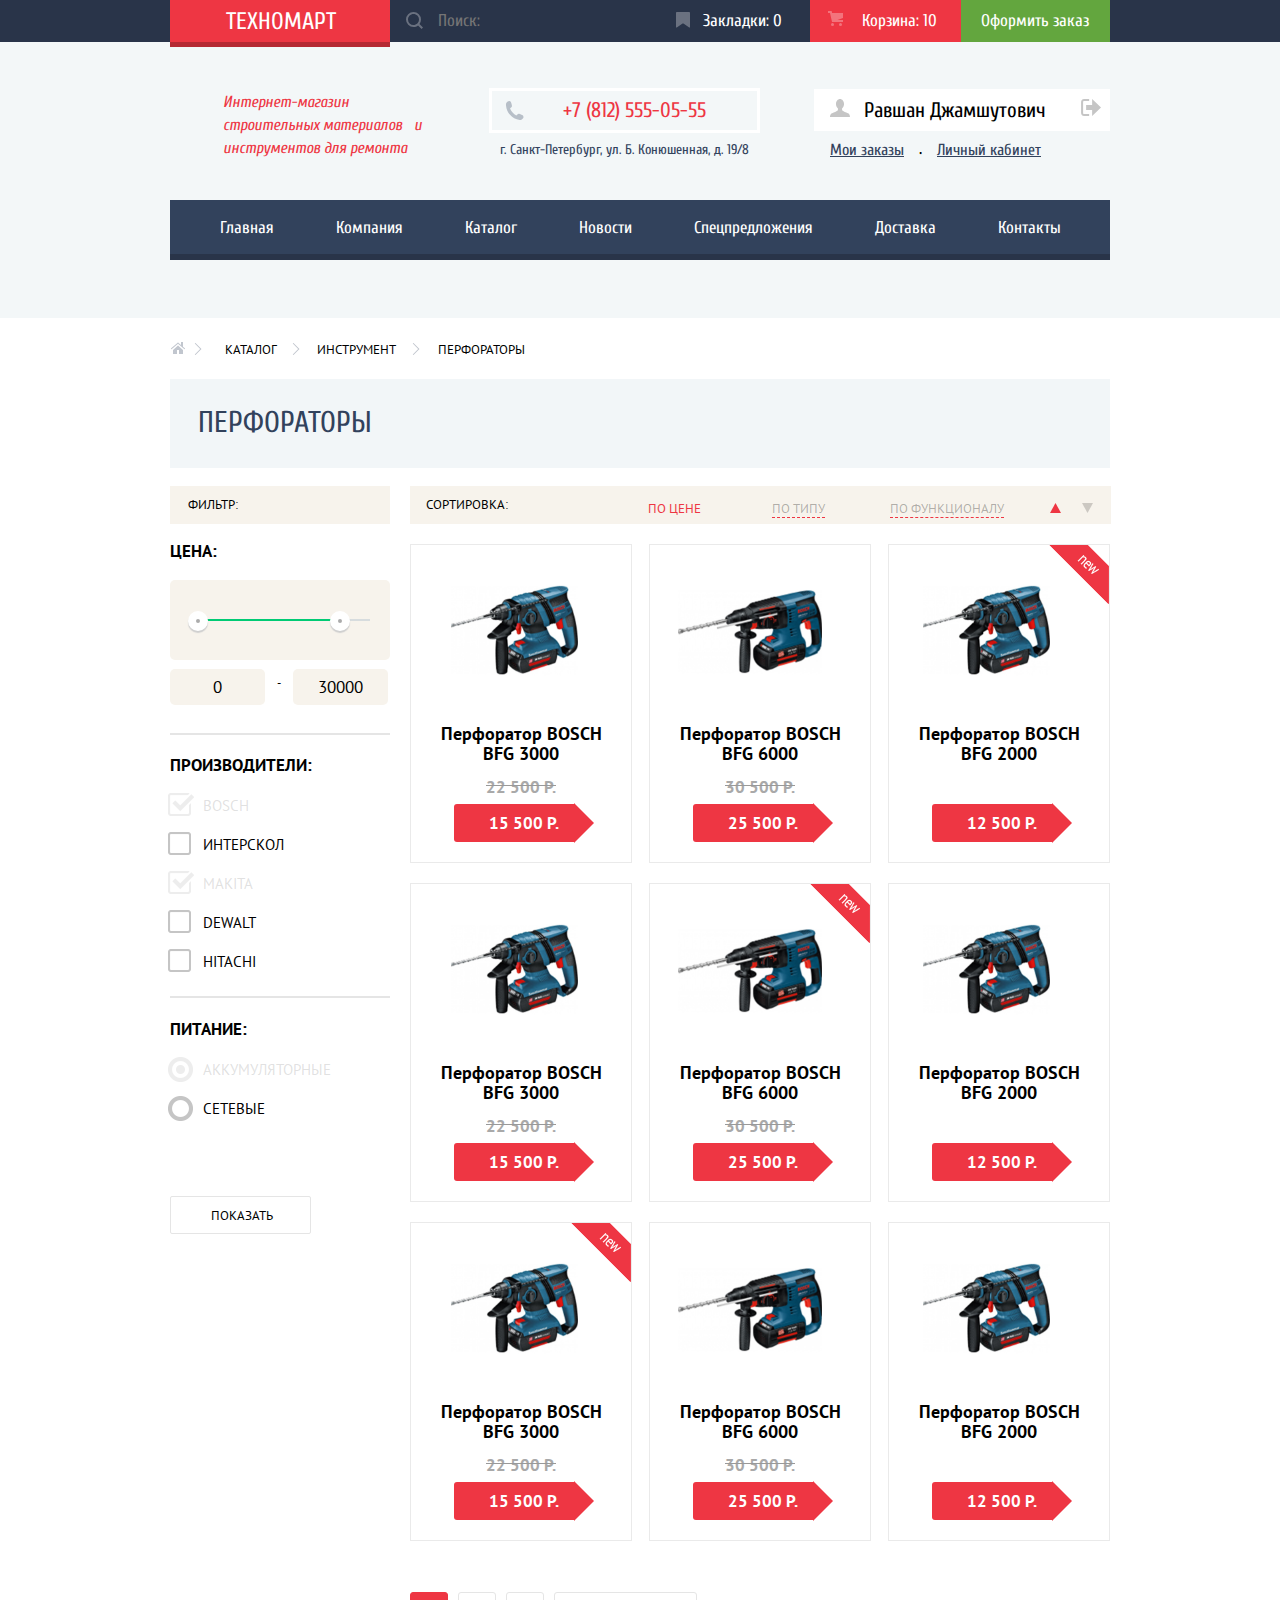
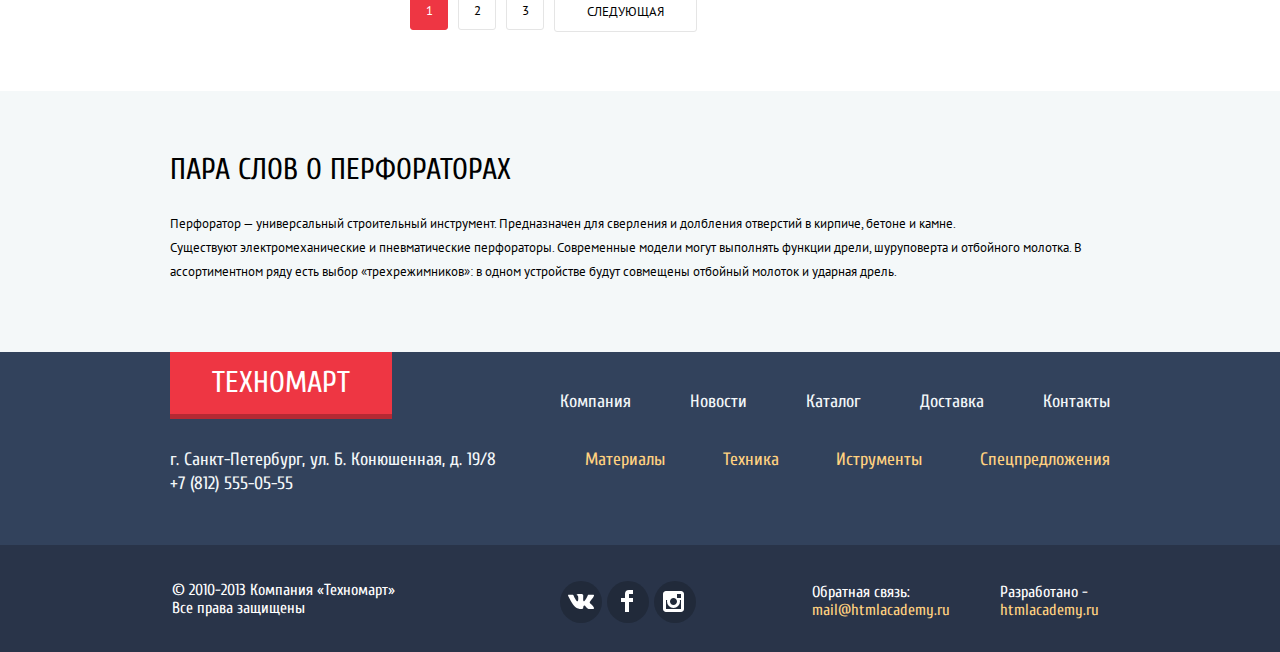
==== commit 7219f91e: "Применил к фильтру свойства как должно быть на самом деле, кроме радио кнопок." ====
--- a/catalog.html
+++ b/catalog.html
@@ -126,7 +126,7 @@
                 <ul>
                   
                   <li class="filter-option">
-                    <input class="filter-input filter-input-checkbox visually-hidden" type="checkbox" name="bosch" value="bosch" id="bosch" checked>
+                    <input class="filter-input filter-input-checkbox visually-hidden" type="checkbox" name="bosch" value="bosch" id="bosch" checked disabled="">
                     <label class="checkbox-on" for="bosch">Bosch</label>
                   </li>
                   <li class="filter-option">
@@ -134,7 +134,7 @@
                     <label class="checkbox" for="interskol">Интерскол</label>
                   </li>
                   <li class="filter-option">
-                    <input class="filter-input filter-input-checkbox visually-hidden" type="checkbox" name="makita" value="makita" id="makita" checked>
+                    <input class="filter-input filter-input-checkbox visually-hidden" type="checkbox" name="makita" value="makita" id="makita" checked disabled="">
                     <label class="checkbox-on" for="makita">Makita</label>
                   </li>
                   <li class="filter-option">
--- a/css/style.min.css
+++ b/css/style.min.css
@@ -1 +1 @@
-@-webkit-keyframes bounce{0%{-webkit-transform:translateY(-1000px);transform:translateY(-1000px)}70%{-webkit-transform:translateY(30px);transform:translateY(30px)}90%{-webkit-transform:translateY(-10px);transform:translateY(-10px)}to{-webkit-transform:translateY(0);transform:translateY(0)}}@keyframes bounce{0%{-webkit-transform:translateY(-1000px);transform:translateY(-1000px)}70%{-webkit-transform:translateY(30px);transform:translateY(30px)}90%{-webkit-transform:translateY(-10px);transform:translateY(-10px)}to{-webkit-transform:translateY(0);transform:translateY(0)}}@-webkit-keyframes shake{0%,to{-webkit-transform:translateX(0);transform:translateX(0)}10%,30%,50%,70%,90%{-webkit-transform:translateX(-10px);transform:translateX(-10px)}20%,40%,60%,80%{-webkit-transform:translateY(10px);transform:translateY(10px)}}@keyframes shake{0%,to{-webkit-transform:translateX(0);transform:translateX(0)}10%,30%,50%,70%,90%{-webkit-transform:translateX(-10px);transform:translateX(-10px)}20%,40%,60%,80%{-webkit-transform:translateY(10px);transform:translateY(10px)}}body{margin:0;padding:0;font-family:"PT Sans","Arial",sans-serif;font-size:14px;line-height:24px;font-weight:400;color:#000;background-color:#fff}a{text-decoration:none}img{max-width:100%;height:auto}.visually-hidden:not(:focus):not(:active),input[type=checkbox].visually-hidden,input[type=radio].visually-hidden{position:absolute;width:1px;height:1px;margin:-1px;border:0;padding:0;white-space:nowrap;-webkit-clip-path:inset(100%);clip-path:inset(100%);clip:rect(0,0,0,0);overflow:hidden}body,html{min-width:960px}.container{width:940px;margin:0 auto;padding:0 10px}.logo-button{padding:10px 48px 8px 50px;min-width:122px;text-align:center;vertical-align:middle;background-color:#ee3643;-webkit-box-shadow:0 5px 0 0 #b52933;box-shadow:0 5px 0 0 #b52933}.logo-button:hover{background-color:#ca2c37}.logo-button:active{background-color:#ba2732}.header-top-menu{display:-webkit-box;display:-ms-flexbox;display:flex;-webkit-box-pack:justify;-ms-flex-pack:justify;justify-content:space-between;-webkit-box-align:center;-ms-flex-align:center;align-items:center;-ms-flex-wrap:wrap;flex-wrap:wrap}.search-button{width:17px;height:17px;background-color:transparent;border:0;opacity:.3}.search{position:relative}.search-button:hover{opacity:1}.search input[type=text]:focus{color:#000}.search input[type=text]:focus+.search-button{opacity:1}.search input[type=text]:focus+.search-button path{fill:red}.search input[type=text]{background-color:transparent;border:0;padding-top:12px;padding-bottom:12px;min-width:240px;cursor:pointer}.inner-page .search input[type=text]{min-width:236px}.search input[type=text]:hover{background-color:#212a3a}.search input[type=text]:active,.search input[type=text]:focus{background-color:#fff}.search input[placeholder]{padding-left:48px}.search-button{position:absolute;top:11px;left:10px}.user-items .bookmarks{position:relative;display:inline-block;padding:12px 36px 12px 27px;min-width:49px;text-align:center;vertical-align:middle;background-color:#293449}.inner-page .bookmarks{padding-right:24px;min-width:40px}.bookmarks::before,.cart::before{content:"";position:absolute;top:12px;left:0;width:14px;height:16px;background-image:url(../img/icon-bookmark.svg);background-repeat:no-repeat;background-position:0 0;opacity:.3}.bookmarks:hover::before{opacity:1}.bookmarks:active::before{opacity:.6}.bookmarks:hover{background-color:#212a3a}.bookmarks:active{color:rgba(255,255,255,.6);background-color:#161d29}.cart-background{background-color:#ee3643;color:green}.cart,.order{display:inline-block;text-align:center;vertical-align:middle}.cart{position:relative;padding:12px 31px 12px 35px;min-width:49px}.cart,.inner-page .cart{background-color:#293449}.inner-page .cart-background{background-color:#ee3643}.cart::before{left:6px;width:15px;background-image:url(../img/icon-cart.svg)}.cart:hover::before,.inner-page .cart:hover::before{opacity:1}.cart:active::before,.inner-page .cart:active::before{opacity:.6}.cart:hover{background-color:#212a3a}.cart:active{color:rgba(255,255,255,.6);background-color:#161d29}.order{min-width:130px;background-color:#63a63e}.inner-page .order,.order{padding:12px 10px}.order:hover{background-color:#5fbb2d}.order:active{color:rgba(255,255,255,.6);background-color:#518534}.user-items{margin-left:auto}.header-info,.middle-wrapper{display:-webkit-box;display:-ms-flexbox;display:flex;-webkit-box-align:center;-ms-flex-align:center;align-items:center;-ms-flex-wrap:wrap;flex-wrap:wrap}.middle-wrapper{-webkit-box-pack:justify;min-width:940px;-ms-flex-pack:justify;justify-content:space-between}.header-info{-ms-flex-pack:distribute;justify-content:space-around}.header-page-title{width:199px;margin:49px 41px 40px 53px}.user-navigation li{display:inline-block;vertical-align:middle;margin:0}.registration{margin-right:20px}.header-navigation{margin-bottom:67px}.inner-page .header-navigation{margin-bottom:64px}.site-navigation{display:-webkit-box;display:-ms-flexbox;display:flex;-webkit-box-pack:center;-ms-flex-pack:center;justify-content:center;-webkit-box-align:center;-ms-flex-align:center;align-items:center;-ms-flex-wrap:wrap;flex-wrap:wrap;width:940px;-webkit-box-shadow:0 6px #293449;box-shadow:0 6px #293449}.site-navigation a{display:block;padding:18px 31px;vertical-align:middle}.site-navigation a:focus,.site-navigation a:hover{background-color:#293449}.site-navigation a:active{background-color:#1d2739;color:rgba(255,255,255,.5)}.header{width:100%;background-color:#f3f7f8}.top-menu-wrapper{background-color:#293449}.header{margin-bottom:58px}.user-navigation{padding:0}.cards-item h3,.company-offer,.site-navigation{margin:0;padding:0}.popular-items-list,.slide-title{padding:0}.delivery-company,.list-services,.popular-company-list,.popular-items h3,.service{margin:0;padding:0}.footer-user-navigation{padding:0}.site-navigation{padding-top:1px;padding-bottom:0}.bookmarks,.cart,.order,.search input[type=text],.top-menu-logo{font-family:"Cuprum","Arial",sans-serif;font-weight:400;color:#fff}.top-menu-logo{text-transform:uppercase;background-color:#ee3643;font-size:24px;line-height:24px}.bookmarks,.cart,.order,.search input[type=text]{font-size:17px;line-height:18px}.header-top-menu{background-color:#293449}.address,.contact-information a,.header-page-title,.user-navigation{font-family:"Cuprum","Arial",sans-serif}.contact-information a,.header-page-title{font-size:16px;font-style:italic;line-height:23px;font-weight:400;color:#ee3643}.contact-information a{font-size:21px;font-style:normal;line-height:21px;display:block;text-align:center;position:relative;padding-left:33px}.address{font-size:14px;line-height:24px;font-weight:400;color:#32425c}.inner-page .user-login,.user-navigation{font-size:21px;line-height:21px;font-weight:400;color:#000;list-style:none}.inner-page .user-login{text-decoration:none}.inner-page .user-account a,.inner-page .user-orders a{font-size:16px;line-height:18px;font-weight:400;color:#32425c;text-decoration:underline}.header-info{background-color:#f3f7f8}.contact .contact-information{border:3px solid #fff;margin:8px 35px 5px 26px}.contact-information{width:252px;padding-top:9px;padding-bottom:9px;padding-right:13px}.contact-information a::before{content:"";position:absolute;top:1px;left:13px;width:19px;height:19px;background-image:url(../img/icon-phone.svg);background-repeat:no-repeat;background-position:0 0;border-color:red}.contact .address{margin:0 0 0 37px}.login-link a{padding-top:12px;padding-right:29px;padding-bottom:12px;min-width:49px;margin-right:4px;color:#000;background-color:#fff}.login-link svg{padding-left:13px;padding-right:7px;vertical-align:middle}.user-navigation{margin:0 0 0 auto;padding-bottom:21px}.inner-page .user-navigation{margin-left:auto;padding-top:6px;padding-bottom:0}.inner-page .cart,.login-link a,.registration a,.user-login,.user-logout{display:inline-block;text-align:center;vertical-align:middle}.registration a{padding:12px 25px 12px 22px;min-width:100px;color:#000;background-color:#fff}.user-navigation .login-link{position:relative}.login-link a:hover,.registration a:hover{color:#ee3643}.login-link:hover path{fill:#293449}.login-link a:active,.registration a:active{color:rgba(0,0,0,.3)}.login-link:active path{fill:#cacaca}.filter-option input[type=checkbox]+label:hover,.login-link:hover::before{opacity:1}.inner-page .cart,.user-login,.user-logout{position:relative}.inner-page .cart{margin-right:-1px;padding:12px 24px 12px 52px;min-width:0}.inner-page .cart::before{content:"";position:absolute;top:11px;left:18px;width:15px;height:16px;background-image:url(../img/icon-cart.svg);background-repeat:no-repeat;background-position:0 0;opacity:.3}.user-account-block{display:flex;justify-content:space-between}.user-login,.user-logout{background-color:#fff}.user-login{padding:10px 2px 10px 5px;min-width:184px}.user-logout{padding-top:10px;padding-bottom:10px;min-width:10px}.user-login svg:first-child{padding-left:11px;padding-right:9px}.user-logout svg:last-child{padding-left:32px;padding-right:9px}.user-login:hover path,.user-logout:hover path{fill:#293449}.user-login:active{color:rgba(0,0,0,.3)}.user-login:active path,.user-logout:active path{fill:rgba(0,0,0,.3)}.inner-page .user-orders{padding-left:16px;padding-right:10px}.user-orders span{font-size:19px;vertical-align:top;padding-left:10px}.user-account a:hover,.user-orders a:hover{color:#ee3643}.user-account a:active,.user-orders a:active{color:rgba(50,66,92,.3)}.header-navigation li{list-style:none;display:inline-block;vertical-align:middle}.header-navigation a{font-family:"Cuprum","Arial",sans-serif;font-size:17px;line-height:17px;font-weight:400;color:#fff}.header-navigation{background-color:#32425c}.inner-page .header{margin-bottom:23px}.block-title{font-family:"PT Sans","Arial",sans-serif;font-size:14px;font-weight:400;color:#000}.block-title,.breadcrumbs,.sort-panel a{line-height:18px}.breadcrumbs,.filter legend,.filter-button,.filter-option label,.input-price input[type=text],.pagination-list,.sort-panel a{font-family:"PT Sans","Arial",sans-serif;font-weight:400;color:#000}.filter legend{font-weight:700;font-size:17px;line-height:30px}.breadcrumbs{font-size:13px;padding:0;margin:0 0 18px;display:-webkit-box;display:-ms-flexbox;display:flex}.breadcrumbs a{color:#000}.breadcrumbs,.filter legend,.pagination-list{text-transform:uppercase}.inner-page .title{height:89px;margin-bottom:18px}.breadcrumbs{position:relative}.breadcrumbs li{list-style:none}.breadcrumbs li:nth-child(1){margin-right:55px}.breadcrumbs li:nth-child(2){margin-right:40px}.breadcrumbs li:nth-child(3){margin-right:42px}.breadcrumbs-current{margin-right:1px}.breadcrumbs li:first-child::after,.breadcrumbs li:first-child::before{position:absolute;content:"";background-repeat:no-repeat;width:14px;height:12px}.breadcrumbs li:first-child::before{padding-left:15px;top:1px;background-image:url(../img/icon-home.svg)}.breadcrumbs li:first-child::after{top:2px;left:24px;background-image:url(../img/icon-right-small.svg)}.breadcrumbs li:nth-child(2)::after{position:absolute;top:2px;left:122px;content:"";background-image:url(../img/icon-right-small.svg);background-repeat:no-repeat;width:14px;height:12px}.breadcrumbs li:last-child::after{position:absolute;top:2px;left:242px;content:"";background-image:url(../img/icon-right-small.svg);background-repeat:no-repeat;width:14px;height:12px}.filter-block{width:220px;margin-right:20px}.wrapper-filter{width:220px;margin-bottom:12px;background-color:#f7f3ec}.catalog-columns{display:-webkit-box;display:-ms-flexbox;display:flex}.filter-item{margin:0;padding:0;border:0}.range-filter{width:220px;margin-top:14px}.range-controls{position:relative;height:41px;padding-top:39px;margin-bottom:9px;padding-right:20px;padding-left:20px;background-color:#f7f3ec;border-radius:5px}.range-controls .bar{width:80%;height:2px;background:#00ca74}.range-controls .scale{height:2px;background:#d7dcde}.range-controls .toggle{position:absolute;top:31px;left:0;width:4px;height:4px;padding:0;border:8px solid #fff;border-radius:50%;background-color:#ababab;-webkit-box-shadow:0 2px 1px 0 #cfcfcf;box-shadow:0 2px 1px 0 #cfcfcf;cursor:pointer}.range-controls .toggle-min{left:18px}.range-controls .toggle-max{left:160px}.price-controls{font-size:0}.price-controls span{font-size:12px;margin-right:12px}.price-controls label{display:inline-block;vertical-align:middle;font-size:17px;text-transform:uppercase}.price-controls input{font-family:"PT Sans","Arial",sans-serif;font-size:17px;line-height:18px;text-align:center;color:#000;width:95px;padding:9px 0;margin-right:12px;border:0;border-radius:5px;background:#f7f3ec}.price-controls:hover input{background:#f7f3ec}.max-price{text-align:right}.max-price input{margin-right:0}.filter-share1,.filter-share2{margin-top:28px;margin-bottom:15px;height:2px;background:#e5e5e5}.filter-share2{margin-top:7px;margin-bottom:16px}.filter-block fieldset{border:0}.input-price input[type=text]{font-size:17px;line-height:18px}.filter-option label{font-size:15px;line-height:20px;position:relative;padding-left:33px;text-transform:uppercase;cursor:pointer}.manufacturer,.power-grid{margin-bottom:14px}.filter-option{margin-bottom:15px}.filter-option input[type=checkbox]+label::before{content:"";position:absolute;width:26px;height:26px;top:-3px;left:-2px;background-image:url(../img/css_sprites.png);background-repeat:no-repeat;background-position:-55px -55px}.filter-option input[type=checkbox]:checked+label::after{content:'';position:absolute;width:26px;height:26px;top:-3px;left:-2px;background-image:url(../img/css_sprites.png);background-repeat:no-repeat;background-position:-8px -55px}.filter-option input[type=checkbox]+label{opacity:.7}.filter-option input[type=checkbox]:checked+label{opacity:.4}.filter-input:focus+label::before{outline:1px solid #4cb7d6}.filter-option input[type=radio]+label::before{content:"";position:absolute;width:26px;height:26px;top:-3px;left:-2px;background-image:url(../img/css_sprites.png);background-repeat:no-repeat;background-position:-10px -10px}.filter-option input[type=radio]:checked+label::after{content:"";position:absolute;width:26px;height:26px;top:-3px;left:-2px;background-image:url(../img/css_sprites.png);background-repeat:no-repeat;background-position:-55px -10px}.filter-option input[type=radio]+label{opacity:.7}.filter-option input[type=radio]+label:hover,.up:hover path{opacity:1}.filter-option input[type=radio]:checked+label{opacity:.4}.inner-page .filter-button{display:inline-block;padding:10px 37px 8px 40px;margin-top:60px;font-family:"PT Sans","Arial",sans-serif;font-size:13px;line-height:18px;text-align:center;vertical-align:middle;border:1px solid #e5e5e5;border-radius:2px;background-color:#fff}.catalog-block h3,.filter-block h2,.filter-block ul,.inner-page .footer-goods-company,.inner-page .footer-user-navigation,.inner-page .sort-panel,.sort-block h2{margin:0;padding:0}.sort-block,.sort-panel{display:-webkit-box;display:-ms-flexbox;display:flex;flex-wrap:wrap}.sort-block{min-width:685px;margin-bottom:20px;padding-left:16px;padding-top:10px;padding-bottom:4px;-webkit-box-pack:justify;background-color:#f7f3ec;text-transform:uppercase;-ms-flex-pack:justify;justify-content:space-between}.wrapper-filter .block-title{font-size:13px;text-transform:uppercase;margin:10px 0;display:-webkit-inline-box;display:-ms-inline-flexbox;display:inline-flex;padding-left:18px}.sort-panel{-ms-flex-pack:distribute;justify-content:space-around}.catalog-block{padding:0;width:700px;margin:0 0 31px}.catalog-item-list{margin:0;padding:0;-webkit-box-pack:justify;-ms-flex-pack:justify;justify-content:space-between;-ms-flex-wrap:wrap;flex-wrap:wrap}.catalog-item,.catalog-item-list,.pagination-list{display:-webkit-box;display:-ms-flexbox;display:flex}.catalog-item{margin-bottom:20px;-webkit-box-orient:vertical;-webkit-box-direction:normal;-ms-flex-direction:column;flex-direction:column;-webkit-box-pack:center;-ms-flex-pack:center;justify-content:center;-webkit-box-align:center;-ms-flex-align:center;align-items:center;cursor:pointer}.pagination-list{padding:0;margin:0 0 59px}.title{background-color:#f2f6f8}.title h1{font-family:"Cuprum","Arial",sans-serif;font-size:30px;line-height:30px;font-weight:400;color:#32425c;text-transform:uppercase;padding-top:29px;padding-left:28px}.filter-button,.pagination-list{font-size:13px;line-height:18px}.pagination-list .last-page,.pagination-list .pagination-btn{color:#000}.last-page,.pagination-btn{margin-right:10px;text-align:center;vertical-align:middle;border:1px solid #e5e5e5;border-radius:3px}.pagination-btn{display:flex;padding:9px 14px 9px 15px}.last-page{padding:10px 32px;min-width:76px}.pagination-btn:hover{border:1px solid #bdc6ca}.pagination-btn:active,.pagination-btn:focus{border:1px solid #ee3643}.pagination-list .active-btn{color:#fff;background-color:#ee3643;border:1px solid #ee3643}.filter-option,.pagination-list,.sort-panel li,.sort-up-down li{list-style:none}.sort-block .block-title,.sort-panel a{font-size:13px}.sort-panel .sort-down{padding-right:18px}.sort-panel .sort-up{padding-right:21px}.up path{opacity:.2}.up:active path,.up:focus path{fill:#ee3643;opacity:1}.activ path{fill:#ee3643;opacity:1}.down path{opacity:.2}.down:hover path{opacity:1}.down:active path,.down:focus path{fill:#ee3643;opacity:1}.sort-panel .by-function{padding-right:46px}.by-function a,.by-price a,.by-type a{color:rgba(0,0,0,.3);border-bottom:1px dashed #ee3643}.by-function a:hover{color:#000;border-bottom:1px dashed #ee3643}.by-function a:active,.by-function a:focus{color:#ee3643;border-bottom:none}.sort-panel .by-type{padding-right:65px}.by-type a:hover{color:#000;border-bottom:1px dashed #ee3643}.by-type a:active,.by-type a:focus{color:#ee3643;border-bottom:none}.sort-panel .by-price{padding-right:71px}.sort-panel .sort-active{color:#ee3643;border-bottom:none}.by-price a:hover{color:#000;border-bottom:1px dashed #ee3643}.by-price a:active,.by-price a:focus{color:#ee3643;border-bottom:none}.info .info-block-title{margin:0 0 27px;padding:64px 0 0}.info .info-item{margin:0;padding:0}.info-block-wrapper{width:100%;background-color:#f4f8f9;min-height:261px}.bottom-line,.top-line{display:-webkit-box;display:-ms-flexbox;display:flex;-webkit-box-pack:justify;-ms-flex-pack:justify;justify-content:space-between;flex-wrap:wrap}.top-line{margin-bottom:20px}.bottom-line{-ms-flex-wrap:wrap}.vertical-line .discount{margin-bottom:20px}.promo-block{margin-bottom:53px}.cards-item .btn{display:inline-block;padding:10px 23px;min-width:89px;text-align:center;vertical-align:middle;background-color:#e5e5e5;margin-left:24px}.delivery,.discount,.materials,.mechanism,.tools{position:relative;width:300px;height:123px}.flag-new::before{content:'';position:absolute;top:0;right:0;z-index:11;width:60px;height:60px;background-image:url(../img/new-flag.png);background-repeat:no-repeat;background-position:0 0}.delivery p::after,.discount p::after,.materials p::after,.mechanism p::after,.tools p::after{content:"";position:absolute;bottom:27px;right:43px;width:44px;height:65px;background-image:url(../img/icon-1.svg);background-repeat:no-repeat;background-position:0 0}.delivery p::after,.discount p::after,.mechanism p::after,.tools p::after{bottom:29px;right:28px;width:75px;height:61px;background-image:url(../img/icon-2.svg)}.delivery p::after,.discount p::after,.mechanism p::after{bottom:30px;right:31px;width:78px;height:62px;background-image:url(../img/icon-3.svg)}.delivery p::after,.discount p::after{bottom:25px;right:45px;width:59px;height:72px;background-image:url(../img/icon-4.svg)}.delivery p::after{bottom:28px;right:31px;width:78px;height:63px;background-image:url(../img/icon-5.svg)}.cards-item h3{padding-top:21px;padding-left:23px}.slider{height:266px}.company-offer{list-style:none}.company-offer h3,.company-offer-item a{font-family:"Cuprum","Arial",sans-serif;font-size:24px;line-height:30px;font-weight:700;color:#fff}.company-offer-item a{font-size:14px;line-height:18px;font-weight:400;border-radius:2px;text-transform:uppercase}.company-offer .materials{background-color:#ffbf47}.company-offer .tools{background-color:#3bbce3}.company-offer .mechanism{background-color:#dc91d8}.company-offer .discount{background-color:#8ed78f}.company-offer .delivery{background-color:#ffc047}.cards-item .btn{background-color:rgba(0,0,0,.1)}.cards-item .btn:focus,.cards-item .btn:hover{background-color:rgba(0,0,0,.2)}.cards-item .btn:active{background-color:rgba(0,0,0,.3)}.slider .slide-title{font-family:"Cuprum","Arial",sans-serif;font-size:36px;line-height:36px;font-weight:700;color:#fff;text-transform:uppercase}.slider .slide-description,.slider a{font-family:"Cuprum","Arial",sans-serif;font-size:18px;line-height:24px;font-weight:400;color:#fff}.slider a{font-size:14px;line-height:18px}.slider::after{content:"";visibility:hidden;background-image:url(../img/slider2.jpg)}.slider{width:620px;position:relative}.slider-list{margin:0;padding:0;list-style:none}.slide-description{margin:0}.slide{display:none}.slide-title{width:620px;margin:0 0 0 24px;padding-top:24px}.slide-description{margin-left:24px;padding-bottom:122px}.slider-btn{display:inline-block;margin-left:27px;margin-bottom:20px;padding:11px 44px;min-width:105px;text-align:center;vertical-align:middle;background-color:#ee3643;border-radius:3px;cursor:pointer}.slider-btn:hover{background-color:#ca2c37}.slider-btn:active{background-color:#ba2732}.slider-controls{position:absolute;bottom:22px;right:288px;z-index:20;font-size:0}.arrow-left::after,.arrow-left::before,.arrow-right::after,.arrow-right::before{content:"";position:absolute;z-index:20;display:block;width:28px;height:4px;background:#fff;cursor:pointer}.arrow-left::before{left:22px;top:123px;-webkit-transform:rotate(-45deg);-ms-transform:rotate(-45deg);transform:rotate(-45deg)}.arrow-left::after,.arrow-right::after,.arrow-right::before{-webkit-transform:rotate(45deg);-ms-transform:rotate(45deg);transform:rotate(45deg)}.arrow-left::after{left:22px;top:140px}.arrow-right::after,.arrow-right::before{right:21px;top:123px}.arrow-right::after{top:140px;-webkit-transform:rotate(-45deg);-ms-transform:rotate(-45deg);transform:rotate(-45deg)}.slider-controls label{display:inline-block;width:6px;height:6px;margin-left:3px;margin-right:7px;vertical-align:top;background-color:transparent;border:2px solid #fff;border-radius:50%;cursor:pointer}#btn-1:checked~.slider-list{background-image:url(../img/slider.jpg);background-color:#7d797b}#btn-2:checked~.slider-list{background-image:url(../img/slider2.jpg);background-color:#64373d}#btn-1:checked~.slider-list #slide1,#btn-2:checked~.slider-list #slide2,#credit:checked~.service #sl3,#delivery:checked~.service #sl1,#guaranty:checked~.service #sl2{display:block}#btn-1:checked~.slider-controls label[for=btn-1],#btn-2:checked~.slider-controls label[for=btn-2]{background-color:#ee3643}#btn-1:not(:checked)~.slider-controls label[for=btn-1],#btn-2:not(:checked)~.slider-controls label[for=btn-2]{background-color:#fff}.popular-items-block{display:-webkit-box;display:-ms-flexbox;display:flex;-webkit-box-pack:justify;-ms-flex-pack:justify;justify-content:space-between;-webkit-box-align:center;-ms-flex-align:center;align-items:center;padding-left:28px;padding-top:7px;padding-right:23px}.btn-popular-company,.btn-popular-items{display:inline-block;padding:11px 55px;min-width:111px;text-align:center;vertical-align:middle;background-color:#ee3643;border-radius:3px}.btn-popular-company{padding:11px 61px;min-width:131px}.btn-popular-company:hover,.btn-popular-items:hover{background-color:#ca2c37}.popular-items-block{margin-bottom:20px}.card-item,.popular-item,.popular-items-list{display:-webkit-box;display:-ms-flexbox;display:flex}.popular-items-list{margin:0 0 20px;-webkit-box-pack:justify;-ms-flex-pack:justify;justify-content:space-between;flex-wrap:wrap}.card-item,.popular-item{-webkit-box-orient:vertical;-webkit-box-direction:normal;-ms-flex-direction:column;flex-direction:column;-webkit-box-align:center;-ms-flex-align:center;align-items:center}.catalog-category,.catalog-item-title{display:block;text-align:center}.catalog-item,.popular-item{position:relative;display:inline-block;width:220px;vertical-align:middle;border:1px solid #eaeaea;text-align:center}.catalog-item .flag,.popular-item .flag{position:absolute;top:-1px;right:-1px;width:60px;height:60px;text-indent:-1000px;overflow:hidden;z-index:20}.actions .item-buy::before,.catalog-item .flag-new,.popular-item .flag-new{background-image:url(../img/new-flag.png);background-repeat:no-repeat;background-position:0 0}.catalog-item .actions,.popular-item .actions{position:absolute;top:0;left:0;width:218px;height:88px;padding:40px 0;background-color:#fff;z-index:10}.actions .item-buy{padding:10px 2px;background-color:#63a63e;color:#fff}.actions .item-bookmarks,.actions .item-buy{display:block;width:130px;margin:5px auto 8px;font-size:14px;font-weight:400;font-family:"Cuprum","Arial",sans-serif;line-height:18px;text-decoration:none;text-transform:uppercase;border-radius:3px}.actions .item-buy,.popular-item .item-buy{position:relative}.actions .item-buy::before{content:"";position:absolute;top:11px;left:13px;width:15px;height:16px;background-image:url(../img/icon-cart.svg);opacity:.3}.item-buy:hover::before{opacity:1}.actions .item-buy{-webkit-box-shadow:inset 0 -3px 0 0 #367315;box-shadow:inset 0 -3px 0 0 #367315}.actions .item-buy:hover{background-color:#5fbb2d}.actions .item-buy:active{background-color:#518534;box-shadow:none}.actions .item-bookmarks{padding:7px 0;color:#32425c;background-color:#fff;border:3px solid #63a63e;border-bottom-color:#63a63e}.actions .item-bookmarks:hover{border-color:#32425c}.actions .item-bookmarks:active{color:rgba(50,66,92,.3);border-color:rgba(0,0,0,.3)}.catalog-item .actions,.popular-item .actions{display:none}.catalog-item:hover .actions,.popular-item:hover .actions{display:block}.catalog-item .image,.popular-item .image{width:218px;height:155px;margin-top:10px;position:relative}.catalog-item .image img,.popular-item .image img{max-width:100%}.image-1 img,.image-2 img{position:absolute;top:-2px;left:15px}.image-2 img{top:19px;left:40px}.image-3 img,.image-4 img{position:absolute;top:13px;left:28px}.image-4 img{top:19px;left:34px}.catalog-item h3,.popular-item .popular-title{min-height:40px;padding:0 25px;margin-top:10px;margin-bottom:15px}.catalog-item-price{padding:0;height:17px;margin:12px 0 10px;color:#999;text-decoration:line-through}.inner-page .catalog-item-price{margin-top:-3px}.catalog-item .item-discount,.popular-item .item-discount{position:relative;min-width:81px;margin:11px 43px 20px;padding:10px 29px;color:#fff;background:#ee3643;border-radius:3px}.catalog-item .item-discount:after,.popular-item .item-discount:after{content:"";position:absolute;top:-1px;right:-21px;width:0;height:0;border:20px solid #fff;border-left-color:#ee3643}.catalog-item:hover,.popular-item:hover{-webkit-box-shadow:-2px 1px 15px 0 #a9adb5,2px 15px 25px 0 #a9adb5;box-shadow:-2px 1px 15px 0 #a9adb5,2px 15px 25px 0 #a9adb5;opacity:1}.popular-items-block{background-color:#f9f5f0}.popular-items-block .block-title{font-family:"Cuprum","Arial",sans-serif;font-size:30px;line-height:30px;font-weight:400;text-transform:uppercase;color:#32425c}.popular-items-block a{color:#fff}.catalog-item h3,.catalog-item-new h3,.popular-item h3{font-family:"PT Sans","Arial",sans-serif;font-size:18px;line-height:20px;font-weight:700;color:#000}.item-bookmarks,.item-buy,.popular-items-block a{font-family:"Cuprum","Arial",sans-serif;font-size:14px;line-height:18px;font-weight:400;text-transform:uppercase}.item-buy{color:#fff}.item-bookmarks{color:#32425c}.catalog-item-price b,.item-discount,.item-discount a{font-family:"PT Sans","Arial",sans-serif;font-size:17px;line-height:18px;font-weight:700;color:#a9a9a9}.item-discount,.item-discount a{color:#fff}.popular-company-block{display:-webkit-box;display:-ms-flexbox;display:flex;-webkit-box-pack:justify;-ms-flex-pack:justify;justify-content:space-between;-webkit-box-align:center;-ms-flex-align:center;align-items:center;padding-left:28px;padding-top:7px;padding-right:24px}.brand-company,.popular-company-list{display:-webkit-box;display:-ms-flexbox;display:flex;-ms-flex-wrap:wrap;flex-wrap:wrap}.popular-company-list{-ms-flex-line-pack:justify;align-content:space-between;-webkit-box-pack:justify;-ms-flex-pack:justify;justify-content:space-between}.brand-company{-webkit-box-pack:center;-ms-flex-pack:center;justify-content:center;-webkit-box-align:center;-ms-flex-align:center;align-items:center}.popular-company-block{margin-bottom:20px}.popular-company{margin-bottom:58px}.brand-company:hover{-webkit-box-shadow:-2px 1px 15px 0 #a9adb5,2px 15px 25px 0 #a9adb5;box-shadow:-2px 1px 15px 0 #a9adb5,2px 15px 25px 0 #a9adb5}.brand-company:active{opacity:.3}.popular-company-block{background-color:#f9f5f0}.brand-company{width:220px;height:145px;border:1px solid #eaeaea;margin-bottom:20px}.popular-company-list{list-style:none}.popular-company-block .block-title,.popular-company-block a{font-family:"Cuprum","Arial",sans-serif;font-size:30px;line-height:30px;font-weight:400;color:#32425c;text-transform:uppercase}.popular-company-block a{font-size:14px;line-height:18px;color:#fff;background-color:#ee3643}.services-block .services-block-title,.services-block .slogan{margin:0}.services-block .services-block-title{padding-bottom:24px}.services-block{margin-bottom:78px}.service-block-info,.services{display:-webkit-box;display:-ms-flexbox;display:flex}.services{-ms-flex-wrap:wrap;flex-wrap:wrap;-webkit-box-align:center;-ms-flex-align:center;align-items:center;width:400px;padding-top:70px;padding-bottom:68px}.service-block-info{-webkit-box-pack:start;-ms-flex-pack:start;justify-content:flex-start;position:relative}.list-services li{width:240px;height:61px;-webkit-box-align:center;-ms-flex-align:center;align-items:center;color:#fff;border-bottom:1px solid #4d637b;background-color:#32425c}.list-services label{display:block;padding-left:22px;padding-top:15px;padding-bottom:16px;font-family:"Cuprum","Arial",sans-serif;font-size:21px;line-height:30px;font-weight:700;cursor:pointer}.list-services .credit-active{border-bottom:none;margin-bottom:102px}.list-services li:hover{background-color:#293449}.service::after,.service::before{content:"";visibility:hidden}.service::before{background-image:url(../img/guaranty.png)}.service::after{background-image:url(../img/credit.png)}#delivery:checked~.service{background-image:url(../img/delivery.png);background-repeat:no-repeat;background-position:232px 27px}#credit:checked~.service,#guaranty:checked~.service{background-image:url(../img/guaranty.png);background-repeat:no-repeat;background-position:315px 0}#credit:checked~.service{background-image:url(../img/credit.png);background-position:220px 0}#credit:checked~.list-services label[for=credit],#delivery:checked~.list-services label[for=delivery],#guaranty:checked~.list-services label[for=guaranty]{padding-bottom:18px;color:#32425c;background-color:#fff}#credit:checked~.list-services label[for=credit]:visited,#delivery:checked~.list-services label[for=delivery]:visited,#guaranty:checked~.list-services label[for=guaranty]:visited{color:#000;background-color:#fff}.service,.service::after,.service::before{width:auto}.services-block-wrapper{width:100%;background-color:#f4f8f9}.credit-active h3,.delivery-active h3,.guaranty-active h3,.info-block-title,.services .services-block-title{font-family:"Cuprum","Arial",sans-serif;font-size:30px;line-height:30px;font-weight:400;color:#000;text-transform:uppercase}.company-promo p,.credit-active p,.delivery-active p,.guaranty-active p,.info .info-item,.services .slogan{font-family:"PT Sans","Arial",sans-serif;font-size:13px;line-height:24px;font-weight:400;color:#000}.service-block-info .visually-hidden,.social-btn span{display:none}.list-services,.service{list-style:none}.list-services{position:relative}.list-services::after{content:"";position:absolute;z-index:70;top:-45px;left:230px;width:10px;height:284px;background-image:url(../img/line.png);background-repeat:no-repeat;background-position:0 0}.credit-active h3,.delivery-active h3,.guaranty-active h3{font-size:36px;line-height:36px;color:#32425c;margin:1px 0 0}.credit-active a,.delivery-company li{font-family:"Cuprum","Arial",sans-serif;font-weight:400}.credit-active a{text-transform:uppercase;margin-left:80px;background-color:#ee3643;font-size:14px;line-height:18px;color:#fff}.delivery-company li{font-size:18px;line-height:20px;color:#000;position:relative;padding-left:36px;padding-bottom:20px}.service-title{padding-left:80px}.service-description{width:278px;padding:10px 342px 15px 80px}.service-delivery{width:278px;padding-right:342px}.service-credit,.service-guaranty{width:375px;padding-right:342px}.service-credit{width:285px}.company-promo{display:-webkit-box;display:-ms-flexbox;display:flex;-webkit-box-pack:justify;-ms-flex-pack:justify;justify-content:space-between}.left-column{width:605px;margin-right:55px}.right-column{width:310px}.company-promo .address-title,.company-promo .company-info,.company-promo .company-title{margin:0 0 26px}.company-promo .company-delivery{margin:0 0 20px}.company-promo .address-info{margin:0 0 32px}.company-promo .company-delivery{padding-right:139px}.company-promo .address-info{padding-right:90px}.delivery-company li::before{content:'';position:absolute;left:0;top:9px;display:block;width:25px;height:2px;background:#fb565a}.about-company .btn-company{text-transform:uppercase}.about-company{margin:16px 0 85px}.about-company a{margin:0}.open-modal{margin:31px 0 0}.btn-company,.modal-btn{display:inline-block;margin-bottom:20px;text-align:center;vertical-align:middle;background-color:#ee3643;border-radius:3px}.btn-company{margin-left:27px;cursor:pointer;padding:10px 40px;min-width:105px}.btn-company:hover,.button-form .button-submit:hover,.button-form .submit-order:hover,.modal-btn:hover{background-color:#ca2c37}.modal-btn{padding:11px 60px;min-width:121px}.company-promo .delivery-company,.footer-goods-company li,.footer-top li{list-style:none}.company-promo,.company-promo a,.open-modal a{font-family:"Cuprum","Arial",sans-serif}.company-promo .delivery,.company-promo h2{font-size:30px;line-height:30px;font-weight:400;color:#000}.company-promo .delivery{font-size:18px;line-height:20px}.company-promo a,.open-modal a{font-size:14px;line-height:18px;font-weight:400;color:#fff}.company-promo img{background-color:#eee8ef}.company-promo h2,.open-modal a{text-transform:uppercase}.footer-top-logo{display:inline-block;padding:16px 42px;min-width:136px;text-align:center;vertical-align:middle;background-color:#ee3643}.footer-top{margin-bottom:34px}.footer-middle,.footer-top,.footer-user-navigation{display:-webkit-box;display:-ms-flexbox;display:flex;-webkit-box-pack:justify;-ms-flex-pack:justify;justify-content:space-between}.footer-user-navigation{-webkit-box-align:center;-ms-flex-align:center;align-items:center;width:550px;margin:36px 0 0}.inner-page .footer-user-navigation{-webkit-box-align:end;-ms-flex-align:end;align-items:flex-end}.footer-middle{margin-bottom:49px}.footer-address{width:380px}.address-company a,.footer-user-navigation a{font-family:"Cuprum","Arial",sans-serif;font-size:18px;line-height:24px;font-weight:400;color:#f3f7f9}.footer-goods-company{display:-webkit-box;display:-ms-flexbox;display:flex;-webkit-box-pack:justify;-ms-flex-pack:justify;justify-content:space-between;-webkit-box-align:start;-ms-flex-align:start;align-items:flex-start;width:540px;margin:0}.inner-page .footer-goods-company{width:525px}.footer-bottom,.footer-contacts-mail,.footer-copyright{margin:0}.footer-bottom{display:-webkit-box;display:-ms-flexbox;display:flex;-webkit-box-align:center;-ms-flex-align:center;align-items:center}.footer-contacts{min-width:235px;margin:20px 153px 19px 2px}.footer-social{min-width:135px;margin-right:116px;margin-top:6px}.footer-contacts-mail{min-width:140px}.footer-copyright{display:-webkit-box;display:-ms-flexbox;display:flex;-webkit-box-orient:vertical;-webkit-box-direction:normal;-ms-flex-direction:column;flex-direction:column;-webkit-box-align:start;-ms-flex-align:start;align-items:flex-start;margin-right:auto;margin-left:48px;padding-top:4px}.footer{background-color:#32425c}.footer-top-logo{font-family:"Cuprum","Arial",sans-serif;font-size:30px;line-height:30px;font-weight:400;color:#fff;text-transform:uppercase}.footer-goods-company li,.footer-user-navigation li{display:inline-block;vertical-align:middle}.footer-goods-company a:hover,.footer-user-navigation a:hover{text-decoration:underline}.footer-user-navigation a:active{color:rgba(241,245,247,.5);text-decoration:none}.footer-goods-company a:active{color:rgba(255,209,128,.5);text-decoration:none}.footer-address,.footer-goods-company a{font-family:"Cuprum","Arial",sans-serif;font-size:18px;line-height:24px;font-weight:400}.footer-address{margin:0;color:#f3f7f9}.footer-goods-company a{color:#ffd180}.footer-bottom-wrapper{width:100%;background-color:#293449}.footer-contacts p,.footer-contacts-mail a,.footer-contacts-mail span,.footer-copyright a,.footer-copyright span{font-family:"Cuprum","Arial",sans-serif;font-size:16px;line-height:18px;font-weight:400;color:#fff}.footer-social{text-align:center}.social-btn{color:#fff}.social-btn-fb,.social-btn-vk{margin-right:1px}.button-form .order-close:hover,.social-btn-fb:hover,.social-btn-inst:hover,.social-btn-vk:hover{background-color:#ee3643}.social-btn-fb::before,.social-btn-inst::before,.social-btn-vk::before{content:"";position:absolute;top:13px;left:8px;width:26px;height:15px;background-image:url(../img/icon-vk.svg);background-repeat:no-repeat}.social-btn-fb::before,.social-btn-inst::before{top:9px;left:14px;width:12px;height:22px;background-image:url(../img/icon-fb.svg)}.social-btn-fb,.social-btn-inst,.social-btn-vk{position:relative;display:inline-block;vertical-align:middle;width:42px;height:42px;line-height:42px;text-decoration:none;background-color:#212a3a;border-radius:50px}.social-btn-inst::before{top:10px;left:9px;width:21px;height:21px;background-image:url(../img/icon-insta.svg)}.footer-contacts-mail{display:-webkit-box;display:-ms-flexbox;display:flex;-webkit-box-orient:vertical;-webkit-box-direction:normal;-ms-flex-direction:column;flex-direction:column;-webkit-box-align:start;-ms-flex-align:start;align-items:flex-start;text-align:right;padding-top:4px}.footer-contacts-mail a,.footer-copyright a{color:#ffd180}.footer-contacts-mail a:hover{text-decoration:underline}.footer-contacts-mail a:active{color:#ee3643;text-decoration:none}.footer-copyright{text-align:right}.footer-copyright a:hover{text-decoration:underline}.footer-copyright a:active{color:#ee3643;text-decoration:none}.modal,.modal-close{background-color:#fff}.modal{color:#000;-webkit-box-shadow:0 30px 50px rgba(0,0,0,.7);box-shadow:0 30px 50px rgba(0,0,0,.7);position:fixed}.modal-close{position:absolute;top:7px;right:7px;width:21px;height:21px;font-size:0;border:0;cursor:pointer;z-index:3}.modal-close::after,.modal-close::before{content:"";position:absolute;top:11px;left:-5px;width:27px;height:4px;background-color:#ee3643}.modal-close::before{-webkit-transform:rotate(45deg);-ms-transform:rotate(45deg);transform:rotate(45deg)}.modal-close::after{-webkit-transform:rotate(-45deg);-ms-transform:rotate(-45deg);transform:rotate(-45deg)}.modal-login{font-family:"Cuprum","Arial",sans-serif;font-size:18px;line-height:18px;font-weight:400;width:620px;margin-left:-310px;padding-top:48px;z-index:1000;top:135px;left:50%;border-top:7px solid #ee3643}.user-data input[type=email],.user-data input[type=text]{border:2px solid #dee3e4}.user-data input[type=email],.user-data input[type=text],.user-data textarea[name=letter]{font-family:"PT Sans","Arial",sans-serif;font-size:13px;line-height:18px;font-weight:400;color:#a9a9a9}.user-data input[type=email]:hover,.user-data input[type=text]:hover{border-color:#b5b5b5;background-color:#fff}.user-data input[type=email]:focus,.user-data input[type=text]:focus{border-color:#ee3643}.user-data{margin:0 auto}.button-form,.feedback-form,.user-data{display:-webkit-box;display:-ms-flexbox;display:flex;-ms-flex-pack:distribute;justify-content:space-around;-ms-flex-wrap:wrap;flex-wrap:wrap}.feedback-form{width:460px;margin:0;padding:0}.appointment-item{margin:0}.button-form{width:620px;background-color:#f4f4f4}.appointment-item{width:220px}.name{margin-right:20px;margin-bottom:22px}.textarea{width:460px}.user-data textarea[name=letter]:hover{border-color:#b5b5b5}.user-data textarea[name=letter]:focus{border-color:#ee3643}.appointment-item label{display:block;margin-bottom:8px}.appointment-item input,.user-data textarea[name=letter]{-webkit-box-sizing:border-box;box-sizing:border-box;width:220px;padding:8px 14px;border:2px solid #dee3e4;border-radius:2px;outline:0}.user-data textarea[name=letter]{width:460px;padding:10px 14px}.user-data textarea{margin-bottom:33px}.button-form .button-submit{display:block;padding-top:10px;padding-bottom:10px;width:460px;border:0;border-radius:5px;margin-top:37px;margin-bottom:37px}.size-background{width:100%;min-height:112px;background-color:#f4f4f4}.modal-map{width:940px;height:446px;margin-left:-470px;z-index:1000;top:55px;left:50%}.modal-map p{position:absolute;top:0;left:0;z-index:1;margin:0}.modal-map iframe{position:relative;z-index:2;border:0}.button,.button-submit,.modal-buy-curt{font-family:"Cuprum","Arial",sans-serif;font-weight:400}.button-submit{font-size:14px;line-height:18px;text-transform:uppercase;text-align:center;color:#fff;background-color:#ee3643}.button,.modal-buy-curt{color:#000;background-color:#fff}.button{text-transform:uppercase;font-size:14px;line-height:18px}.modal-buy-curt{font-size:30px;line-height:30px;z-index:1000;width:620px;margin-left:-310px;top:47px;left:50%;border-top:7px solid #ee3643}.info-order{display:-webkit-box;display:-ms-flexbox;display:flex;justify-content:flex-start;align-items:center;flex-wrap:wrap}.info-order img{margin:49px 34px 46px 80px}.button-form .order-close,.button-form .submit-order{display:inline-block;vertical-align:middle;min-width:91px;border-radius:5px}.button-form .submit-order{color:#fff;background-color:#ee3643;border:0;padding:10px 61px 10px 60px;margin:39px 2px 37px 41px}.button-form .order-close{padding:10px 45px;margin:38px 44px 37px 8px}.modal{display:none}.modal-error,.modal-show{-webkit-animation-duration:.6s;animation-duration:.6s}.modal-show{display:block;-webkit-animation-name:bounce;animation-name:bounce}.modal-error{-webkit-animation-name:shake;animation-name:shake}+@-webkit-keyframes bounce{0%{-webkit-transform:translateY(-1000px);transform:translateY(-1000px)}70%{-webkit-transform:translateY(30px);transform:translateY(30px)}90%{-webkit-transform:translateY(-10px);transform:translateY(-10px)}to{-webkit-transform:translateY(0);transform:translateY(0)}}@keyframes bounce{0%{-webkit-transform:translateY(-1000px);transform:translateY(-1000px)}70%{-webkit-transform:translateY(30px);transform:translateY(30px)}90%{-webkit-transform:translateY(-10px);transform:translateY(-10px)}to{-webkit-transform:translateY(0);transform:translateY(0)}}@-webkit-keyframes shake{0%,to{-webkit-transform:translateX(0);transform:translateX(0)}10%,30%,50%,70%,90%{-webkit-transform:translateX(-10px);transform:translateX(-10px)}20%,40%,60%,80%{-webkit-transform:translateY(10px);transform:translateY(10px)}}@keyframes shake{0%,to{-webkit-transform:translateX(0);transform:translateX(0)}10%,30%,50%,70%,90%{-webkit-transform:translateX(-10px);transform:translateX(-10px)}20%,40%,60%,80%{-webkit-transform:translateY(10px);transform:translateY(10px)}}body{margin:0;padding:0;font-family:"PT Sans","Arial",sans-serif;font-size:14px;line-height:24px;font-weight:400;color:#000;background-color:#fff}a{text-decoration:none}img{max-width:100%;height:auto}.visually-hidden:not(:focus):not(:active),input[type=checkbox].visually-hidden,input[type=radio].visually-hidden{position:absolute;width:1px;height:1px;margin:-1px;border:0;padding:0;white-space:nowrap;-webkit-clip-path:inset(100%);clip-path:inset(100%);clip:rect(0,0,0,0);overflow:hidden}body,html{min-width:960px}.container{width:940px;margin:0 auto;padding:0 10px}.logo-button{padding:10px 48px 8px 50px;min-width:122px;text-align:center;vertical-align:middle;background-color:#ee3643;-webkit-box-shadow:0 5px 0 0 #b52933;box-shadow:0 5px 0 0 #b52933}.logo-button:hover{background-color:#ca2c37}.logo-button:active{background-color:#ba2732}.header-top-menu{display:-webkit-box;display:-ms-flexbox;display:flex;-webkit-box-pack:justify;-ms-flex-pack:justify;justify-content:space-between;-webkit-box-align:center;-ms-flex-align:center;align-items:center;-ms-flex-wrap:wrap;flex-wrap:wrap}.search-button{width:17px;height:17px;background-color:transparent;border:0;opacity:.3}.search{position:relative}.search-button:hover{opacity:1}.search input[type=text]:focus{color:#000}.search input[type=text]:focus+.search-button{opacity:1}.search input[type=text]:focus+.search-button path{fill:red}.search input[type=text]{background-color:transparent;border:0;padding-top:12px;padding-bottom:12px;min-width:240px;cursor:pointer}.inner-page .search input[type=text]{min-width:236px}.search input[type=text]:hover{background-color:#212a3a}.search input[type=text]:active,.search input[type=text]:focus{background-color:#fff}.search input[placeholder]{padding-left:48px}.search-button{position:absolute;top:11px;left:10px}.user-items .bookmarks{position:relative;display:inline-block;padding:12px 36px 12px 27px;min-width:49px;text-align:center;vertical-align:middle;background-color:#293449}.inner-page .bookmarks{padding-right:24px;min-width:40px}.bookmarks::before,.cart::before{content:"";position:absolute;top:12px;left:0;width:14px;height:16px;background-image:url(../img/icon-bookmark.svg);background-repeat:no-repeat;background-position:0 0;opacity:.3}.bookmarks:hover::before{opacity:1}.bookmarks:active::before{opacity:.6}.bookmarks:hover{background-color:#212a3a}.bookmarks:active{color:rgba(255,255,255,.6);background-color:#161d29}.cart-background{background-color:#ee3643;color:green}.cart,.order{display:inline-block;text-align:center;vertical-align:middle}.cart{position:relative;padding:12px 31px 12px 35px;min-width:49px}.cart,.inner-page .cart{background-color:#293449}.inner-page .cart-background{background-color:#ee3643}.cart::before{left:6px;width:15px;background-image:url(../img/icon-cart.svg)}.cart:hover::before,.inner-page .cart:hover::before{opacity:1}.cart:active::before,.inner-page .cart:active::before{opacity:.6}.cart:hover{background-color:#212a3a}.cart:active{color:rgba(255,255,255,.6);background-color:#161d29}.order{min-width:130px;background-color:#63a63e}.inner-page .order,.order{padding:12px 10px}.order:hover{background-color:#5fbb2d}.order:active{color:rgba(255,255,255,.6);background-color:#518534}.user-items{margin-left:auto}.header-info,.middle-wrapper{display:-webkit-box;display:-ms-flexbox;display:flex;-webkit-box-align:center;-ms-flex-align:center;align-items:center;-ms-flex-wrap:wrap;flex-wrap:wrap}.middle-wrapper{-webkit-box-pack:justify;min-width:940px;-ms-flex-pack:justify;justify-content:space-between}.header-info{-ms-flex-pack:distribute;justify-content:space-around}.header-page-title{width:199px;margin:49px 41px 40px 53px}.user-navigation li{display:inline-block;vertical-align:middle;margin:0}.registration{margin-right:20px}.header-navigation{margin-bottom:67px}.inner-page .header-navigation{margin-bottom:64px}.site-navigation{display:-webkit-box;display:-ms-flexbox;display:flex;-webkit-box-pack:center;-ms-flex-pack:center;justify-content:center;-webkit-box-align:center;-ms-flex-align:center;align-items:center;-ms-flex-wrap:wrap;flex-wrap:wrap;width:940px;-webkit-box-shadow:0 6px #293449;box-shadow:0 6px #293449}.site-navigation a{display:block;padding:18px 31px;vertical-align:middle}.site-navigation a:focus,.site-navigation a:hover{background-color:#293449}.site-navigation a:active{background-color:#1d2739;color:rgba(255,255,255,.5)}.header{width:100%;background-color:#f3f7f8}.top-menu-wrapper{background-color:#293449}.header{margin-bottom:58px}.user-navigation{padding:0}.cards-item h3,.company-offer,.site-navigation{margin:0;padding:0}.popular-items-list,.slide-title{padding:0}.delivery-company,.list-services,.popular-company-list,.popular-items h3,.service{margin:0;padding:0}.footer-user-navigation{padding:0}.site-navigation{padding-top:1px;padding-bottom:0}.bookmarks,.cart,.order,.search input[type=text],.top-menu-logo{font-family:"Cuprum","Arial",sans-serif;font-weight:400;color:#fff}.top-menu-logo{text-transform:uppercase;background-color:#ee3643;font-size:24px;line-height:24px}.bookmarks,.cart,.order,.search input[type=text]{font-size:17px;line-height:18px}.header-top-menu{background-color:#293449}.address,.contact-information a,.header-page-title,.user-navigation{font-family:"Cuprum","Arial",sans-serif}.contact-information a,.header-page-title{font-size:16px;font-style:italic;line-height:23px;font-weight:400;color:#ee3643}.contact-information a{font-size:21px;font-style:normal;line-height:21px}.address{font-size:14px;line-height:24px;font-weight:400;color:#32425c}.inner-page .user-login,.user-navigation{font-size:21px;line-height:21px;font-weight:400;color:#000;list-style:none}.inner-page .user-login{text-decoration:none}.user-account a,.user-orders a{font-size:16px;line-height:18px;font-weight:400;color:#32425c;text-decoration:underline}.header-info{background-color:#f3f7f8}.contact .contact-information{border:3px solid #fff;margin:8px 35px 5px 26px}.contact-information a{display:block;text-align:center;position:relative;padding-left:33px}.contact-information{width:252px;padding-top:9px;padding-bottom:9px;padding-right:13px}.contact-information a::before{content:"";position:absolute;top:1px;left:13px;width:19px;height:19px;background-image:url(../img/icon-phone.svg);background-repeat:no-repeat;background-position:0 0;border-color:red}.contact .address{margin:0 0 0 37px}.login-link a{padding-top:12px;padding-right:29px;padding-bottom:12px;min-width:49px;margin-right:4px;color:#000;background-color:#fff}.login-link svg{padding-left:13px;padding-right:7px;vertical-align:middle}.user-navigation{margin:0 0 0 auto;padding-bottom:21px}.inner-page .user-navigation{margin-left:auto;padding-top:6px;padding-bottom:0}.inner-page .cart,.login-link a,.registration a,.user-login,.user-logout{display:inline-block;text-align:center;vertical-align:middle}.registration a{padding:12px 25px 12px 22px;min-width:100px;color:#000;background-color:#fff}.user-navigation .login-link{position:relative}.login-link a:hover,.registration a:hover{color:#ee3643}.login-link:hover path{fill:#293449}.login-link a:active,.registration a:active{color:rgba(0,0,0,.3)}.login-link:active path{fill:#cacaca}.login-link:hover::before{opacity:1}.inner-page .cart,.user-login,.user-logout{position:relative}.inner-page .cart{margin-right:-1px;padding:12px 24px 12px 52px;min-width:0}.inner-page .cart::before{content:"";position:absolute;top:11px;left:18px;width:15px;height:16px;background-image:url(../img/icon-cart.svg);background-repeat:no-repeat;background-position:0 0;opacity:.3}.user-account-block{display:flex;justify-content:space-between}.user-login,.user-logout{background-color:#fff}.user-login{padding:10px 2px 10px 5px;min-width:184px}.user-logout{padding-top:10px;padding-bottom:10px;min-width:10px}.user-login svg:first-child{padding-left:11px;padding-right:9px}.user-logout svg:last-child{padding-left:32px;padding-right:9px}.user-login:hover path,.user-logout:hover path{fill:#293449}.user-login:active{color:rgba(0,0,0,.3)}.user-login:active path,.user-logout:active path{fill:rgba(0,0,0,.3)}.inner-page .user-orders{padding-left:16px;padding-right:10px}.user-orders span{font-size:19px;vertical-align:top;padding-left:10px}.user-account a:hover,.user-orders a:hover{color:#ee3643}.user-account a:active,.user-orders a:active{color:rgba(50,66,92,.3)}.header-navigation li{list-style:none;display:inline-block;vertical-align:middle}.header-navigation a{font-family:"Cuprum","Arial",sans-serif;font-size:17px;line-height:17px;font-weight:400;color:#fff}.header-navigation{background-color:#32425c}.inner-page .header{margin-bottom:23px}.block-title{font-family:"PT Sans","Arial",sans-serif;font-size:14px;font-weight:400;color:#000}.block-title,.breadcrumbs,.sort-panel a{line-height:18px}.breadcrumbs,.filter legend,.filter-button,.filter-option label,.input-price input[type=text],.pagination-list,.sort-panel a{font-family:"PT Sans","Arial",sans-serif;font-weight:400;color:#000}.filter legend{font-weight:700;font-size:17px;line-height:30px}.breadcrumbs{font-size:13px;padding:0;margin:0 0 18px;display:-webkit-box;display:-ms-flexbox;display:flex}.breadcrumbs a{color:#000}.breadcrumbs,.filter legend,.pagination-list{text-transform:uppercase}.inner-page .title{height:89px;margin-bottom:18px}.breadcrumbs{position:relative}.breadcrumbs li{list-style:none}.breadcrumbs li:nth-child(1){margin-right:55px}.breadcrumbs li:nth-child(2){margin-right:40px}.breadcrumbs li:nth-child(3){margin-right:42px}.breadcrumbs-current{margin-right:1px}.breadcrumbs li:first-child::after,.breadcrumbs li:first-child::before{position:absolute;content:"";background-repeat:no-repeat;width:14px;height:12px}.breadcrumbs li:first-child::before{padding-left:15px;top:1px;background-image:url(../img/icon-home.svg)}.breadcrumbs li:first-child::after{top:2px;left:24px;background-image:url(../img/icon-right-small.svg)}.breadcrumbs li:nth-child(2)::after{position:absolute;top:2px;left:122px;content:"";background-image:url(../img/icon-right-small.svg);background-repeat:no-repeat;width:14px;height:12px}.breadcrumbs li:last-child::after{position:absolute;top:2px;left:242px;content:"";background-image:url(../img/icon-right-small.svg);background-repeat:no-repeat;width:14px;height:12px}.filter-block{width:220px;margin-right:20px}.wrapper-filter{width:220px;margin-bottom:12px;background-color:#f7f3ec}.catalog-columns{display:-webkit-box;display:-ms-flexbox;display:flex}.filter-item{margin:0;padding:0;border:0}.range-filter{width:220px;margin-top:14px}.range-controls{position:relative;height:41px;padding-top:39px;margin-bottom:9px;padding-right:20px;padding-left:20px;background-color:#f7f3ec;border-radius:5px}.range-controls .bar{width:80%;height:2px;background:#00ca74}.range-controls .scale{height:2px;background:#d7dcde}.range-controls .toggle{position:absolute;top:31px;left:0;width:4px;height:4px;padding:0;border:8px solid #fff;border-radius:50%;background-color:#ababab;-webkit-box-shadow:0 2px 1px 0 #cfcfcf;box-shadow:0 2px 1px 0 #cfcfcf;cursor:pointer}.range-controls .toggle-min{left:18px}.range-controls .toggle-max{left:160px}.price-controls{font-size:0}.price-controls span{font-size:12px;margin-right:12px}.price-controls label{display:inline-block;vertical-align:middle;font-size:17px;text-transform:uppercase}.price-controls input{font-family:"PT Sans","Arial",sans-serif;font-size:17px;line-height:18px;text-align:center;color:#000;width:95px;padding:9px 0;margin-right:12px;border:0;border-radius:5px;background:#f7f3ec}.price-controls:hover input{background:#f7f3ec}.max-price{text-align:right}.max-price input{margin-right:0}.filter-share1,.filter-share2{margin-top:28px;margin-bottom:15px;height:2px;background:#e5e5e5}.filter-share2{margin-top:7px;margin-bottom:16px}.filter-block fieldset{border:0}.input-price input[type=text]{font-size:17px;line-height:18px}.filter-option label{font-size:15px;line-height:20px;position:relative;padding-left:33px;text-transform:uppercase;cursor:pointer}.manufacturer,.power-grid{margin-bottom:14px}.filter-option{margin-bottom:15px}.filter-input-checkbox+label::before{content:"";position:absolute;width:26px;height:26px;top:-3px;left:-2px;background-image:url(../img/checkbox-off.png);background-repeat:no-repeat}.filter-input-checkbox:checked+label::before{content:"";position:absolute;width:26px;height:26px;top:-3px;left:-2px;background-image:url(../img/checkbox-on.png);background-repeat:no-repeat}.filter-input-checkbox:hover+label::before{background-image:url(../img/checkbox-off-hover.png);background-repeat:no-repeat}.filter-input-checkbox:checked:hover+label::before{background-image:url(../img/checkbox-on-hover.png);background-repeat:no-repeat}.filter-input-checkbox:checked+label,.filter-input-radio:checked+label{color:rgba(0,0,0,.4);opacity:.3}.filter-input-radio+label::before{content:"";position:absolute;width:26px;height:26px;top:-3px;left:-2px;background-image:url(../img/radio-off.png);background-repeat:no-repeat}.filter-input-radio:checked+label::before{content:"";position:absolute;width:26px;height:26px;top:-3px;left:-2px;background-image:url(../img/radio-on.png);background-repeat:no-repeat}.filter-input-radio:hover+label::before{background-image:url(../img/radio-off-hover.png);background-repeat:no-repeat}.filter-input-radio:checked:hover+label::before{background-image:url(../img/radio-on-hover.png);background-repeat:no-repeat}.filter-input:focus+label::before{outline:1px solid #4cb7d6}.inner-page .filter-button{display:inline-block;padding:10px 37px 8px 40px;margin-top:60px;font-family:"PT Sans","Arial",sans-serif;font-size:13px;line-height:18px;text-align:center;vertical-align:middle;border:1px solid #e5e5e5;border-radius:2px;background-color:#fff}.catalog-block h3,.filter-block h2,.filter-block ul,.inner-page .footer-goods-company,.inner-page .footer-user-navigation,.inner-page .sort-panel,.sort-block h2{margin:0;padding:0}.sort-block,.sort-panel{display:-webkit-box;display:-ms-flexbox;display:flex;flex-wrap:wrap}.sort-block{min-width:685px;margin-bottom:20px;padding-left:16px;padding-top:10px;padding-bottom:4px;-webkit-box-pack:justify;background-color:#f7f3ec;text-transform:uppercase;-ms-flex-pack:justify;justify-content:space-between}.wrapper-filter .block-title{font-size:13px;text-transform:uppercase;margin:10px 0;display:-webkit-inline-box;display:-ms-inline-flexbox;display:inline-flex;padding-left:18px}.sort-panel{-ms-flex-pack:distribute;justify-content:space-around}.catalog-block{padding:0;width:700px;margin:0 0 31px}.catalog-item-list{margin:0;padding:0;-webkit-box-pack:justify;-ms-flex-pack:justify;justify-content:space-between;-ms-flex-wrap:wrap;flex-wrap:wrap}.catalog-item,.catalog-item-list,.pagination-list{display:-webkit-box;display:-ms-flexbox;display:flex}.catalog-item{margin-bottom:20px;-webkit-box-orient:vertical;-webkit-box-direction:normal;-ms-flex-direction:column;flex-direction:column;-webkit-box-pack:center;-ms-flex-pack:center;justify-content:center;-webkit-box-align:center;-ms-flex-align:center;align-items:center;cursor:pointer}.pagination-list{padding:0;margin:0 0 59px}.title{background-color:#f2f6f8}.title h1{font-family:"Cuprum","Arial",sans-serif;font-size:30px;line-height:30px;font-weight:400;color:#32425c;text-transform:uppercase;padding-top:29px;padding-left:28px}.filter-button,.pagination-list{font-size:13px;line-height:18px}.pagination-list .last-page,.pagination-list .pagination-btn{color:#000}.last-page,.pagination-btn{margin-right:10px;text-align:center;vertical-align:middle;border:1px solid #e5e5e5;border-radius:3px}.pagination-btn{display:flex;padding:9px 14px 9px 15px}.last-page{padding:10px 32px;min-width:76px}.pagination-btn:hover{border:1px solid #bdc6ca}.pagination-btn:active,.pagination-btn:focus{border:1px solid #ee3643}.pagination-list .active-btn{color:#fff;background-color:#ee3643;border:1px solid #ee3643}.filter-option,.pagination-list,.sort-panel li,.sort-up-down li{list-style:none}.sort-block .block-title,.sort-panel a{font-size:13px}.sort-panel .sort-down{padding-right:18px}.sort-panel .sort-up{padding-right:21px}.up path{opacity:.2}.up:hover path{opacity:1}.up:active path,.up:focus path{fill:#ee3643;opacity:1}.activ path{fill:#ee3643;opacity:1}.down path{opacity:.2}.down:hover path{opacity:1}.down:active path,.down:focus path{fill:#ee3643;opacity:1}.sort-panel .by-function{padding-right:46px}.by-function a,.by-price a,.by-type a{color:rgba(0,0,0,.3);border-bottom:1px dashed #ee3643}.by-function a:hover{color:#000;border-bottom:1px dashed #ee3643}.by-function a:active,.by-function a:focus{color:#ee3643;border-bottom:none}.sort-panel .by-type{padding-right:65px}.by-type a:hover{color:#000;border-bottom:1px dashed #ee3643}.by-type a:active,.by-type a:focus{color:#ee3643;border-bottom:none}.sort-panel .by-price{padding-right:71px}.sort-panel .sort-active{color:#ee3643;border-bottom:none}.by-price a:hover{color:#000;border-bottom:1px dashed #ee3643}.by-price a:active,.by-price a:focus{color:#ee3643;border-bottom:none}.info .info-block-title{margin:0 0 27px;padding:64px 0 0}.info .info-item{margin:0;padding:0}.info-block-wrapper{width:100%;background-color:#f4f8f9;min-height:261px}.bottom-line,.top-line{display:-webkit-box;display:-ms-flexbox;display:flex;-webkit-box-pack:justify;-ms-flex-pack:justify;justify-content:space-between;flex-wrap:wrap}.top-line{margin-bottom:20px}.bottom-line{-ms-flex-wrap:wrap}.vertical-line .discount{margin-bottom:20px}.promo-block{margin-bottom:53px}.cards-item .btn{display:inline-block;padding:10px 23px;min-width:89px;text-align:center;vertical-align:middle;background-color:#e5e5e5;margin-left:24px}.delivery,.discount,.materials,.mechanism,.tools{position:relative;width:300px;height:123px}.flag-new::before{content:'';position:absolute;top:0;right:0;z-index:11;width:60px;height:60px;background-image:url(../img/new-flag.png);background-repeat:no-repeat;background-position:0 0}.delivery p::after,.discount p::after,.materials p::after,.mechanism p::after,.tools p::after{content:"";position:absolute;bottom:27px;right:43px;width:44px;height:65px;background-image:url(../img/icon-1.svg);background-repeat:no-repeat;background-position:0 0}.delivery p::after,.discount p::after,.mechanism p::after,.tools p::after{bottom:29px;right:28px;width:75px;height:61px;background-image:url(../img/icon-2.svg)}.delivery p::after,.discount p::after,.mechanism p::after{bottom:30px;right:31px;width:78px;height:62px;background-image:url(../img/icon-3.svg)}.delivery p::after,.discount p::after{bottom:25px;right:45px;width:59px;height:72px;background-image:url(../img/icon-4.svg)}.delivery p::after{bottom:28px;right:31px;width:78px;height:63px;background-image:url(../img/icon-5.svg)}.cards-item h3{padding-top:21px;padding-left:23px}.slider{height:266px}.company-offer{list-style:none}.company-offer h3,.company-offer-item a{font-family:"Cuprum","Arial",sans-serif;font-size:24px;line-height:30px;font-weight:700;color:#fff}.company-offer-item a{font-size:14px;line-height:18px;font-weight:400;border-radius:2px;text-transform:uppercase}.company-offer .materials{background-color:#ffbf47}.company-offer .tools{background-color:#3bbce3}.company-offer .mechanism{background-color:#dc91d8}.company-offer .discount{background-color:#8ed78f}.company-offer .delivery{background-color:#ffc047}.cards-item .btn{background-color:rgba(0,0,0,.1)}.cards-item .btn:focus,.cards-item .btn:hover{background-color:rgba(0,0,0,.2)}.cards-item .btn:active{background-color:rgba(0,0,0,.3)}.slider .slide-title{font-family:"Cuprum","Arial",sans-serif;font-size:36px;line-height:36px;font-weight:700;color:#fff;text-transform:uppercase}.slider .slide-description,.slider a{font-family:"Cuprum","Arial",sans-serif;font-size:18px;line-height:24px;font-weight:400;color:#fff}.slider a{font-size:14px;line-height:18px}.slider::after{content:"";visibility:hidden;background-image:url(../img/slider2.jpg)}.slider{width:620px;position:relative}.slider-list{margin:0;padding:0;list-style:none}.slide-description{margin:0}.slide{display:none}.slide-title{width:620px;margin:0 0 0 24px;padding-top:24px}.slide-description{margin-left:24px;padding-bottom:122px}.slider-btn{display:inline-block;margin-left:27px;margin-bottom:20px;padding:11px 44px;min-width:105px;text-align:center;vertical-align:middle;background-color:#ee3643;border-radius:3px;cursor:pointer}.slider-btn:hover{background-color:#ca2c37}.slider-btn:active{background-color:#ba2732}.slider-controls{position:absolute;bottom:22px;right:288px;z-index:20;font-size:0}.arrow-left::after,.arrow-left::before,.arrow-right::after,.arrow-right::before{content:"";position:absolute;z-index:20;display:block;width:28px;height:4px;background:#fff;cursor:pointer}.arrow-left::before{left:22px;top:123px;-webkit-transform:rotate(-45deg);-ms-transform:rotate(-45deg);transform:rotate(-45deg)}.arrow-left::after,.arrow-right::after,.arrow-right::before{-webkit-transform:rotate(45deg);-ms-transform:rotate(45deg);transform:rotate(45deg)}.arrow-left::after{left:22px;top:140px}.arrow-right::after,.arrow-right::before{right:21px;top:123px}.arrow-right::after{top:140px;-webkit-transform:rotate(-45deg);-ms-transform:rotate(-45deg);transform:rotate(-45deg)}.slider-controls label{display:inline-block;width:6px;height:6px;margin-left:3px;margin-right:7px;vertical-align:top;background-color:transparent;border:2px solid #fff;border-radius:50%;cursor:pointer}#btn-1:checked~.slider-list{background-image:url(../img/slider.jpg);background-color:#7d797b}#btn-2:checked~.slider-list{background-image:url(../img/slider2.jpg);background-color:#64373d}#btn-1:checked~.slider-list #slide1,#btn-2:checked~.slider-list #slide2,#credit:checked~.service #sl3,#delivery:checked~.service #sl1,#guaranty:checked~.service #sl2{display:block}#btn-1:checked~.slider-controls label[for=btn-1],#btn-2:checked~.slider-controls label[for=btn-2]{background-color:#ee3643}#btn-1:not(:checked)~.slider-controls label[for=btn-1],#btn-2:not(:checked)~.slider-controls label[for=btn-2]{background-color:#fff}.popular-items-block{display:-webkit-box;display:-ms-flexbox;display:flex;-webkit-box-pack:justify;-ms-flex-pack:justify;justify-content:space-between;-webkit-box-align:center;-ms-flex-align:center;align-items:center;padding-left:28px;padding-top:7px;padding-right:23px}.btn-popular-company,.btn-popular-items{display:inline-block;padding:11px 55px;min-width:111px;text-align:center;vertical-align:middle;background-color:#ee3643;border-radius:3px}.btn-popular-company{padding:11px 61px;min-width:131px}.btn-popular-company:hover,.btn-popular-items:hover{background-color:#ca2c37}.popular-items-block{margin-bottom:20px}.card-item,.popular-item,.popular-items-list{display:-webkit-box;display:-ms-flexbox;display:flex}.popular-items-list{margin:0 0 20px;-webkit-box-pack:justify;-ms-flex-pack:justify;justify-content:space-between;flex-wrap:wrap}.card-item,.popular-item{-webkit-box-orient:vertical;-webkit-box-direction:normal;-ms-flex-direction:column;flex-direction:column;-webkit-box-align:center;-ms-flex-align:center;align-items:center}.catalog-category,.catalog-item-title{display:block;text-align:center}.catalog-item,.popular-item{position:relative;display:inline-block;width:220px;vertical-align:middle;border:1px solid #eaeaea;text-align:center}.catalog-item .flag,.popular-item .flag{position:absolute;top:-1px;right:-1px;width:60px;height:60px;text-indent:-1000px;overflow:hidden;z-index:20}.actions .item-buy::before,.catalog-item .flag-new,.popular-item .flag-new{background-image:url(../img/new-flag.png);background-repeat:no-repeat;background-position:0 0}.catalog-item .actions,.popular-item .actions{position:absolute;top:0;left:0;width:218px;height:88px;padding:40px 0;background-color:#fff;z-index:10}.actions .item-buy{padding:10px 2px;background-color:#63a63e;color:#fff}.actions .item-bookmarks,.actions .item-buy{display:block;width:130px;margin:5px auto 8px;font-size:14px;font-weight:400;font-family:"Cuprum","Arial",sans-serif;line-height:18px;text-decoration:none;text-transform:uppercase;border-radius:3px}.actions .item-buy,.popular-item .item-buy{position:relative}.actions .item-buy::before{content:"";position:absolute;top:11px;left:13px;width:15px;height:16px;background-image:url(../img/icon-cart.svg);opacity:.3}.item-buy:hover::before{opacity:1}.actions .item-buy{-webkit-box-shadow:inset 0 -3px 0 0 #367315;box-shadow:inset 0 -3px 0 0 #367315}.actions .item-buy:hover{background-color:#5fbb2d}.actions .item-buy:active{background-color:#518534;box-shadow:none}.actions .item-bookmarks{padding:7px 0;color:#32425c;background-color:#fff;border:3px solid #63a63e;border-bottom-color:#63a63e}.actions .item-bookmarks:hover{border-color:#32425c}.actions .item-bookmarks:active{color:rgba(50,66,92,.3);border-color:rgba(0,0,0,.3)}.catalog-item .actions,.popular-item .actions{display:none}.catalog-item:hover .actions,.popular-item:hover .actions{display:block}.catalog-item .image,.popular-item .image{width:218px;height:155px;margin-top:10px;position:relative}.image img{max-width:100%}.image-1 img,.image-2 img{position:absolute;top:-2px;left:15px}.image-2 img{top:19px;left:40px}.image-3 img,.image-4 img{position:absolute;top:13px;left:28px}.image-4 img{top:19px;left:34px}.catalog-item h3,.popular-item .popular-title{min-height:40px;padding:0 25px;margin-top:10px;margin-bottom:15px}.catalog-item-price{padding:0;height:17px;margin:12px 0 10px;color:#999;text-decoration:line-through}.inner-page .catalog-item-price{margin-top:-3px}.catalog-item .item-discount,.popular-item .item-discount{position:relative;min-width:81px;margin:11px 43px 20px;padding:10px 29px;color:#fff;background:#ee3643;border-radius:3px}.catalog-item .item-discount:after,.popular-item .item-discount:after{content:"";position:absolute;top:-1px;right:-21px;width:0;height:0;border:20px solid #fff;border-left-color:#ee3643}.catalog-item:hover,.popular-item:hover{-webkit-box-shadow:-2px 1px 15px 0 #a9adb5,2px 15px 25px 0 #a9adb5;box-shadow:-2px 1px 15px 0 #a9adb5,2px 15px 25px 0 #a9adb5;opacity:1}.popular-items-block{background-color:#f9f5f0}.popular-items-block .block-title{font-family:"Cuprum","Arial",sans-serif;font-size:30px;line-height:30px;font-weight:400;text-transform:uppercase;color:#32425c}.popular-items-block a{color:#fff}.catalog-item h3,.catalog-item-new h3,.popular-item h3{font-family:"PT Sans","Arial",sans-serif;font-size:18px;line-height:20px;font-weight:700;color:#000}.item-bookmarks,.item-buy,.popular-items-block a{font-family:"Cuprum","Arial",sans-serif;font-size:14px;line-height:18px;font-weight:400;text-transform:uppercase}.item-buy{color:#fff}.item-bookmarks{color:#32425c}.catalog-item-price b,.item-discount,.item-discount a{font-family:"PT Sans","Arial",sans-serif;font-size:17px;line-height:18px;font-weight:700;color:#a9a9a9}.item-discount,.item-discount a{color:#fff}.popular-company-block{display:-webkit-box;display:-ms-flexbox;display:flex;-webkit-box-pack:justify;-ms-flex-pack:justify;justify-content:space-between;-webkit-box-align:center;-ms-flex-align:center;align-items:center;padding-left:28px;padding-top:7px;padding-right:24px}.brand-company,.popular-company-list{display:-webkit-box;display:-ms-flexbox;display:flex;-ms-flex-wrap:wrap;flex-wrap:wrap}.popular-company-list{-ms-flex-line-pack:justify;align-content:space-between;-webkit-box-pack:justify;-ms-flex-pack:justify;justify-content:space-between}.brand-company{-webkit-box-pack:center;-ms-flex-pack:center;justify-content:center;-webkit-box-align:center;-ms-flex-align:center;align-items:center}.popular-company-block{margin-bottom:20px}.popular-company{margin-bottom:58px}.brand-company:hover{-webkit-box-shadow:-2px 1px 15px 0 #a9adb5,2px 15px 25px 0 #a9adb5;box-shadow:-2px 1px 15px 0 #a9adb5,2px 15px 25px 0 #a9adb5}.brand-company:active{opacity:.3}.popular-company-block{background-color:#f9f5f0}.brand-company{width:220px;height:145px;border:1px solid #eaeaea;margin-bottom:20px}.popular-company-list{list-style:none}.popular-company-block .block-title,.popular-company-block a{font-family:"Cuprum","Arial",sans-serif;font-size:30px;line-height:30px;font-weight:400;color:#32425c;text-transform:uppercase}.popular-company-block a{font-size:14px;line-height:18px;color:#fff;background-color:#ee3643}.services-block .services-block-title,.services-block .slogan{margin:0}.services-block .services-block-title{padding-bottom:24px}.services-block{margin-bottom:78px}.service-block-info,.services{display:-webkit-box;display:-ms-flexbox;display:flex}.services{-ms-flex-wrap:wrap;flex-wrap:wrap;-webkit-box-align:center;-ms-flex-align:center;align-items:center;width:400px;padding-top:70px;padding-bottom:68px}.service-block-info{-webkit-box-pack:start;-ms-flex-pack:start;justify-content:flex-start;position:relative}.list-services li{width:240px;height:61px;-webkit-box-align:center;-ms-flex-align:center;align-items:center;color:#fff;border-bottom:1px solid #4d637b;background-color:#32425c}.list-services label{display:block;padding-left:22px;padding-top:15px;padding-bottom:16px;font-family:"Cuprum","Arial",sans-serif;font-size:21px;line-height:30px;font-weight:700;cursor:pointer}.list-services .credit-active{border-bottom:none;margin-bottom:102px}.list-services li:hover{background-color:#293449}.service::after,.service::before{content:"";visibility:hidden}.service::before{background-image:url(../img/guaranty.png)}.service::after{background-image:url(../img/credit.png)}#delivery:checked~.service{background-image:url(../img/delivery.png);background-repeat:no-repeat;background-position:232px 27px}#credit:checked~.service,#guaranty:checked~.service{background-image:url(../img/guaranty.png);background-repeat:no-repeat;background-position:315px 0}#credit:checked~.service{background-image:url(../img/credit.png);background-position:220px 0}#credit:checked~.list-services label[for=credit],#delivery:checked~.list-services label[for=delivery],#guaranty:checked~.list-services label[for=guaranty]{padding-bottom:18px;color:#32425c;background-color:#fff}#credit:checked~.list-services label[for=credit]:visited,#delivery:checked~.list-services label[for=delivery]:visited,#guaranty:checked~.list-services label[for=guaranty]:visited{color:#000;background-color:#fff}.service,.service::after,.service::before{width:auto}.services-block-wrapper{width:100%;background-color:#f4f8f9}.credit-active h3,.delivery-active h3,.guaranty-active h3,.info-block-title,.services .services-block-title{font-family:"Cuprum","Arial",sans-serif;font-size:30px;line-height:30px;font-weight:400;color:#000;text-transform:uppercase}.company-promo p,.credit-active p,.delivery-active p,.guaranty-active p,.info .info-item,.services .slogan{font-family:"PT Sans","Arial",sans-serif;font-size:13px;line-height:24px;font-weight:400;color:#000}.service-block-info .visually-hidden,.social-btn span{display:none}.list-services,.service{list-style:none}.list-services{position:relative}.list-services::after{content:"";position:absolute;z-index:70;top:-45px;left:230px;width:10px;height:284px;background-image:url(../img/line.png);background-repeat:no-repeat;background-position:0 0}.credit-active h3,.delivery-active h3,.guaranty-active h3{font-size:36px;line-height:36px;color:#32425c;margin:1px 0 0}.credit-active a,.delivery-company li{font-family:"Cuprum","Arial",sans-serif;font-weight:400}.credit-active a{text-transform:uppercase;margin-left:80px;background-color:#ee3643;font-size:14px;line-height:18px;color:#fff}.delivery-company li{font-size:18px;line-height:20px;color:#000;position:relative;padding-left:36px;padding-bottom:20px}.service-title{padding-left:80px}.service-description{width:278px;padding:10px 342px 15px 80px}.service-delivery{width:278px;padding-right:342px}.service-credit,.service-guaranty{width:375px;padding-right:342px}.service-credit{width:285px}.company-promo{display:-webkit-box;display:-ms-flexbox;display:flex;-webkit-box-pack:justify;-ms-flex-pack:justify;justify-content:space-between}.left-column{width:605px;margin-right:55px}.right-column{width:310px}.company-promo .address-title,.company-promo .company-info,.company-promo .company-title{margin:0 0 26px}.company-promo .company-delivery{margin:0 0 20px}.company-promo .address-info{margin:0 0 32px}.company-promo .company-delivery{padding-right:139px}.company-promo .address-info{padding-right:90px}.delivery-company li::before{content:'';position:absolute;left:0;top:9px;display:block;width:25px;height:2px;background:#fb565a}.about-company .btn-company{text-transform:uppercase}.about-company{margin:16px 0 85px}.about-company a{margin:0}.open-modal{margin:31px 0 0}.btn-company,.modal-btn{display:inline-block;margin-bottom:20px;text-align:center;vertical-align:middle;background-color:#ee3643;border-radius:3px}.btn-company{margin-left:27px;cursor:pointer;padding:10px 40px;min-width:105px}.btn-company:hover,.button-form .button-submit:hover,.button-form .submit-order:hover,.modal-btn:hover{background-color:#ca2c37}.modal-btn{padding:11px 60px;min-width:121px}.company-promo .delivery-company,.footer-goods-company li,.footer-top li{list-style:none}.company-promo,.company-promo a,.open-modal a{font-family:"Cuprum","Arial",sans-serif}.company-promo .delivery,.company-promo h2{font-size:30px;line-height:30px;font-weight:400;color:#000}.company-promo .delivery{font-size:18px;line-height:20px}.company-promo a,.open-modal a{font-size:14px;line-height:18px;font-weight:400;color:#fff}.company-promo img{background-color:#eee8ef}.company-promo h2,.open-modal a{text-transform:uppercase}.footer-top-logo{display:inline-block;padding:16px 42px;min-width:136px;text-align:center;vertical-align:middle;background-color:#ee3643}.footer-top{margin-bottom:34px}.footer-middle,.footer-top,.footer-user-navigation{display:-webkit-box;display:-ms-flexbox;display:flex;-webkit-box-pack:justify;-ms-flex-pack:justify;justify-content:space-between}.footer-user-navigation{-webkit-box-align:center;-ms-flex-align:center;align-items:center;width:550px;margin:36px 0 0}.inner-page .footer-user-navigation{-webkit-box-align:end;-ms-flex-align:end;align-items:flex-end}.footer-middle{margin-bottom:49px}.footer-address{width:380px}.address-company a,.footer-user-navigation a{font-family:"Cuprum","Arial",sans-serif;font-size:18px;line-height:24px;font-weight:400;color:#f3f7f9}.footer-goods-company{display:-webkit-box;display:-ms-flexbox;display:flex;-webkit-box-pack:justify;-ms-flex-pack:justify;justify-content:space-between;-webkit-box-align:start;-ms-flex-align:start;align-items:flex-start;width:540px;margin:0}.inner-page .footer-goods-company{width:525px}.footer-bottom,.footer-contacts-mail,.footer-copyright{margin:0}.footer-bottom{display:-webkit-box;display:-ms-flexbox;display:flex;-webkit-box-align:center;-ms-flex-align:center;align-items:center}.footer-contacts{min-width:235px;margin:20px 153px 19px 2px}.footer-social{min-width:135px;margin-right:116px;margin-top:6px}.footer-contacts-mail{min-width:140px}.footer-copyright{display:-webkit-box;display:-ms-flexbox;display:flex;-webkit-box-orient:vertical;-webkit-box-direction:normal;-ms-flex-direction:column;flex-direction:column;-webkit-box-align:start;-ms-flex-align:start;align-items:flex-start;margin-right:auto;margin-left:48px;padding-top:4px}.footer{background-color:#32425c}.footer-top-logo{font-family:"Cuprum","Arial",sans-serif;font-size:30px;line-height:30px;font-weight:400;color:#fff;text-transform:uppercase}.footer-goods-company li,.footer-user-navigation li{display:inline-block;vertical-align:middle}.footer-goods-company a:hover,.footer-user-navigation a:hover{text-decoration:underline}.footer-user-navigation a:active{color:rgba(241,245,247,.5);text-decoration:none}.footer-goods-company a:active{color:rgba(255,209,128,.5);text-decoration:none}.footer-address,.footer-goods-company a{font-family:"Cuprum","Arial",sans-serif;font-size:18px;line-height:24px;font-weight:400}.footer-address{margin:0;color:#f3f7f9}.footer-goods-company a{color:#ffd180}.footer-bottom-wrapper{width:100%;background-color:#293449}.footer-contacts p,.footer-contacts-mail a,.footer-contacts-mail span,.footer-copyright a,.footer-copyright span{font-family:"Cuprum","Arial",sans-serif;font-size:16px;line-height:18px;font-weight:400;color:#fff}.footer-social{text-align:center}.social-btn{color:#fff}.social-btn-fb,.social-btn-vk{margin-right:1px}.button-form .order-close:hover,.social-btn-fb:hover,.social-btn-inst:hover,.social-btn-vk:hover{background-color:#ee3643}.social-btn-fb::before,.social-btn-inst::before,.social-btn-vk::before{content:"";position:absolute;top:13px;left:8px;width:26px;height:15px;background-image:url(../img/icon-vk.svg);background-repeat:no-repeat}.social-btn-fb::before,.social-btn-inst::before{top:9px;left:14px;width:12px;height:22px;background-image:url(../img/icon-fb.svg)}.social-btn-fb,.social-btn-inst,.social-btn-vk{position:relative;display:inline-block;vertical-align:middle;width:42px;height:42px;line-height:42px;text-decoration:none;background-color:#212a3a;border-radius:50px}.social-btn-inst::before{top:10px;left:9px;width:21px;height:21px;background-image:url(../img/icon-insta.svg)}.footer-contacts-mail{display:-webkit-box;display:-ms-flexbox;display:flex;-webkit-box-orient:vertical;-webkit-box-direction:normal;-ms-flex-direction:column;flex-direction:column;-webkit-box-align:start;-ms-flex-align:start;align-items:flex-start;text-align:right;padding-top:4px}.footer-contacts-mail a,.footer-copyright a{color:#ffd180}.footer-contacts-mail a:hover{text-decoration:underline}.footer-contacts-mail a:active{color:#ee3643;text-decoration:none}.footer-copyright{text-align:right}.footer-copyright a:hover{text-decoration:underline}.footer-copyright a:active{color:#ee3643;text-decoration:none}.modal,.modal-close{background-color:#fff}.modal{color:#000;-webkit-box-shadow:0 30px 50px rgba(0,0,0,.7);box-shadow:0 30px 50px rgba(0,0,0,.7);position:fixed}.modal-close{position:absolute;top:7px;right:7px;width:21px;height:21px;font-size:0;border:0;cursor:pointer;z-index:3}.modal-close::after,.modal-close::before{content:"";position:absolute;top:11px;left:-5px;width:27px;height:4px;background-color:#ee3643}.modal-close::before{-webkit-transform:rotate(45deg);-ms-transform:rotate(45deg);transform:rotate(45deg)}.modal-close::after{-webkit-transform:rotate(-45deg);-ms-transform:rotate(-45deg);transform:rotate(-45deg)}.modal-login{font-family:"Cuprum","Arial",sans-serif;font-size:18px;line-height:18px;font-weight:400;width:620px;margin-left:-310px;padding-top:48px;z-index:1000;top:135px;left:50%;border-top:7px solid #ee3643}.user-data input[type=email],.user-data input[type=text]{border:2px solid #dee3e4}.user-data input[type=email],.user-data input[type=text],.user-data textarea[name=letter]{font-family:"PT Sans","Arial",sans-serif;font-size:13px;line-height:18px;font-weight:400;color:#a9a9a9}.user-data input[type=email]:hover,.user-data input[type=text]:hover{border-color:#b5b5b5;background-color:#fff}.user-data input[type=email]:focus,.user-data input[type=text]:focus{border-color:#ee3643}.user-data{margin:0 auto}.button-form,.feedback-form,.user-data{display:-webkit-box;display:-ms-flexbox;display:flex;-ms-flex-pack:distribute;justify-content:space-around;-ms-flex-wrap:wrap;flex-wrap:wrap}.feedback-form{width:460px;margin:0;padding:0}.appointment-item{margin:0}.button-form{width:620px;background-color:#f4f4f4}.appointment-item{width:220px}.name{margin-right:20px;margin-bottom:22px}.textarea{width:460px}.user-data textarea[name=letter]:hover{border-color:#b5b5b5}.user-data textarea[name=letter]:focus{border-color:#ee3643}.appointment-item label{display:block;margin-bottom:8px}.appointment-item input,.user-data textarea[name=letter]{-webkit-box-sizing:border-box;box-sizing:border-box;width:220px;padding:8px 14px;border:2px solid #dee3e4;border-radius:2px;outline:0}.user-data textarea[name=letter]{width:460px;padding:10px 14px}.user-data textarea{margin-bottom:33px}.button-form .button-submit{display:block;padding-top:10px;padding-bottom:10px;width:460px;border:0;border-radius:5px;margin-top:37px;margin-bottom:37px}.size-background{width:100%;min-height:112px;background-color:#f4f4f4}.modal-map{width:940px;height:446px;margin-left:-470px;z-index:1000;top:55px;left:50%}.modal-map p{position:absolute;top:0;left:0;z-index:1;margin:0}.modal-map iframe{position:relative;z-index:2;border:0}.button,.button-submit,.modal-buy-curt{font-family:"Cuprum","Arial",sans-serif;font-weight:400}.button-submit{font-size:14px;line-height:18px;text-transform:uppercase;text-align:center;color:#fff;background-color:#ee3643}.button,.modal-buy-curt{color:#000;background-color:#fff}.button{text-transform:uppercase;font-size:14px;line-height:18px}.modal-buy-curt{font-size:30px;line-height:30px;z-index:1000;width:620px;margin-left:-310px;top:47px;left:50%;border-top:7px solid #ee3643}.info-order{display:-webkit-box;display:-ms-flexbox;display:flex;justify-content:flex-start;align-items:center;flex-wrap:wrap}.info-order img{margin:49px 34px 46px 80px}.button-form .order-close,.button-form .submit-order{display:inline-block;vertical-align:middle;min-width:91px;border-radius:5px}.button-form .submit-order{color:#fff;background-color:#ee3643;border:0;padding:10px 61px 10px 60px;margin:39px 2px 37px 41px}.button-form .order-close{padding:10px 45px;margin:38px 44px 37px 8px}.modal{display:none}.modal-error,.modal-show{-webkit-animation-duration:.6s;animation-duration:.6s}.modal-show{display:block;-webkit-animation-name:bounce;animation-name:bounce}.modal-error{-webkit-animation-name:shake;animation-name:shake}